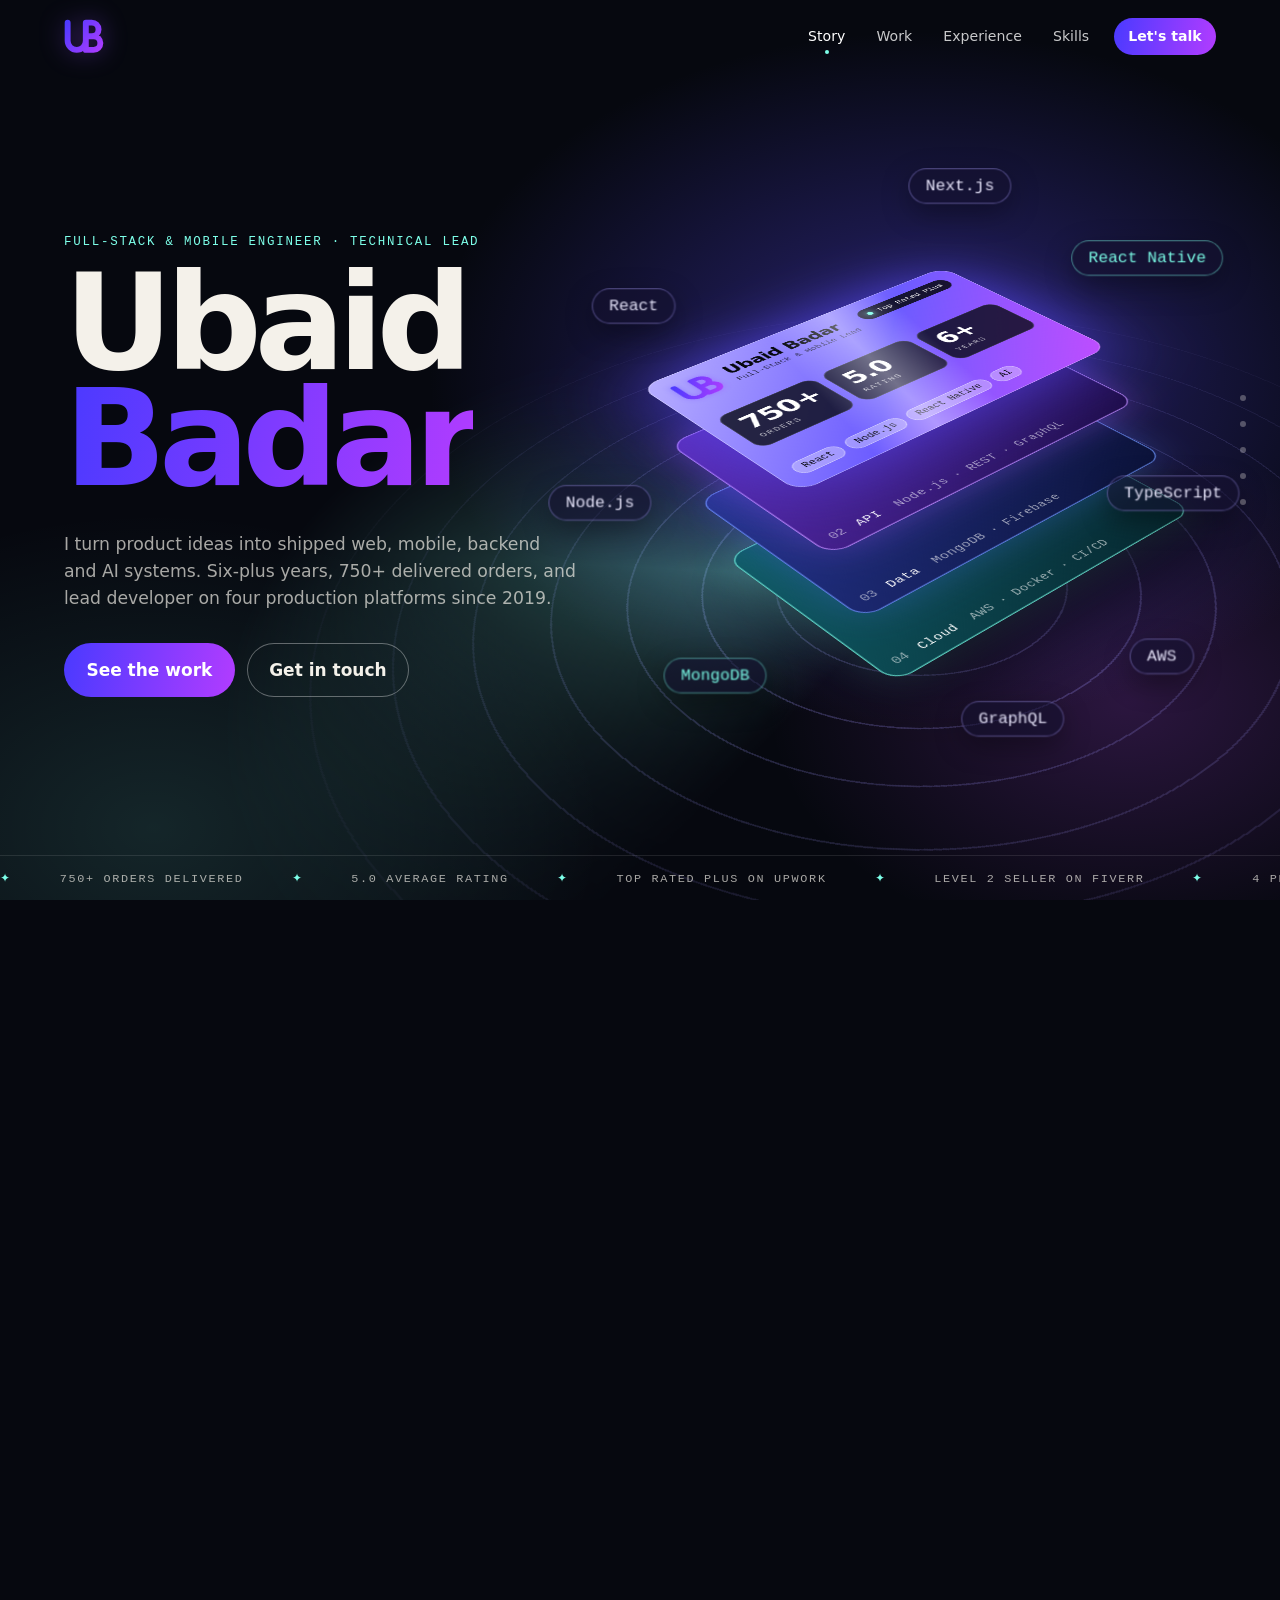
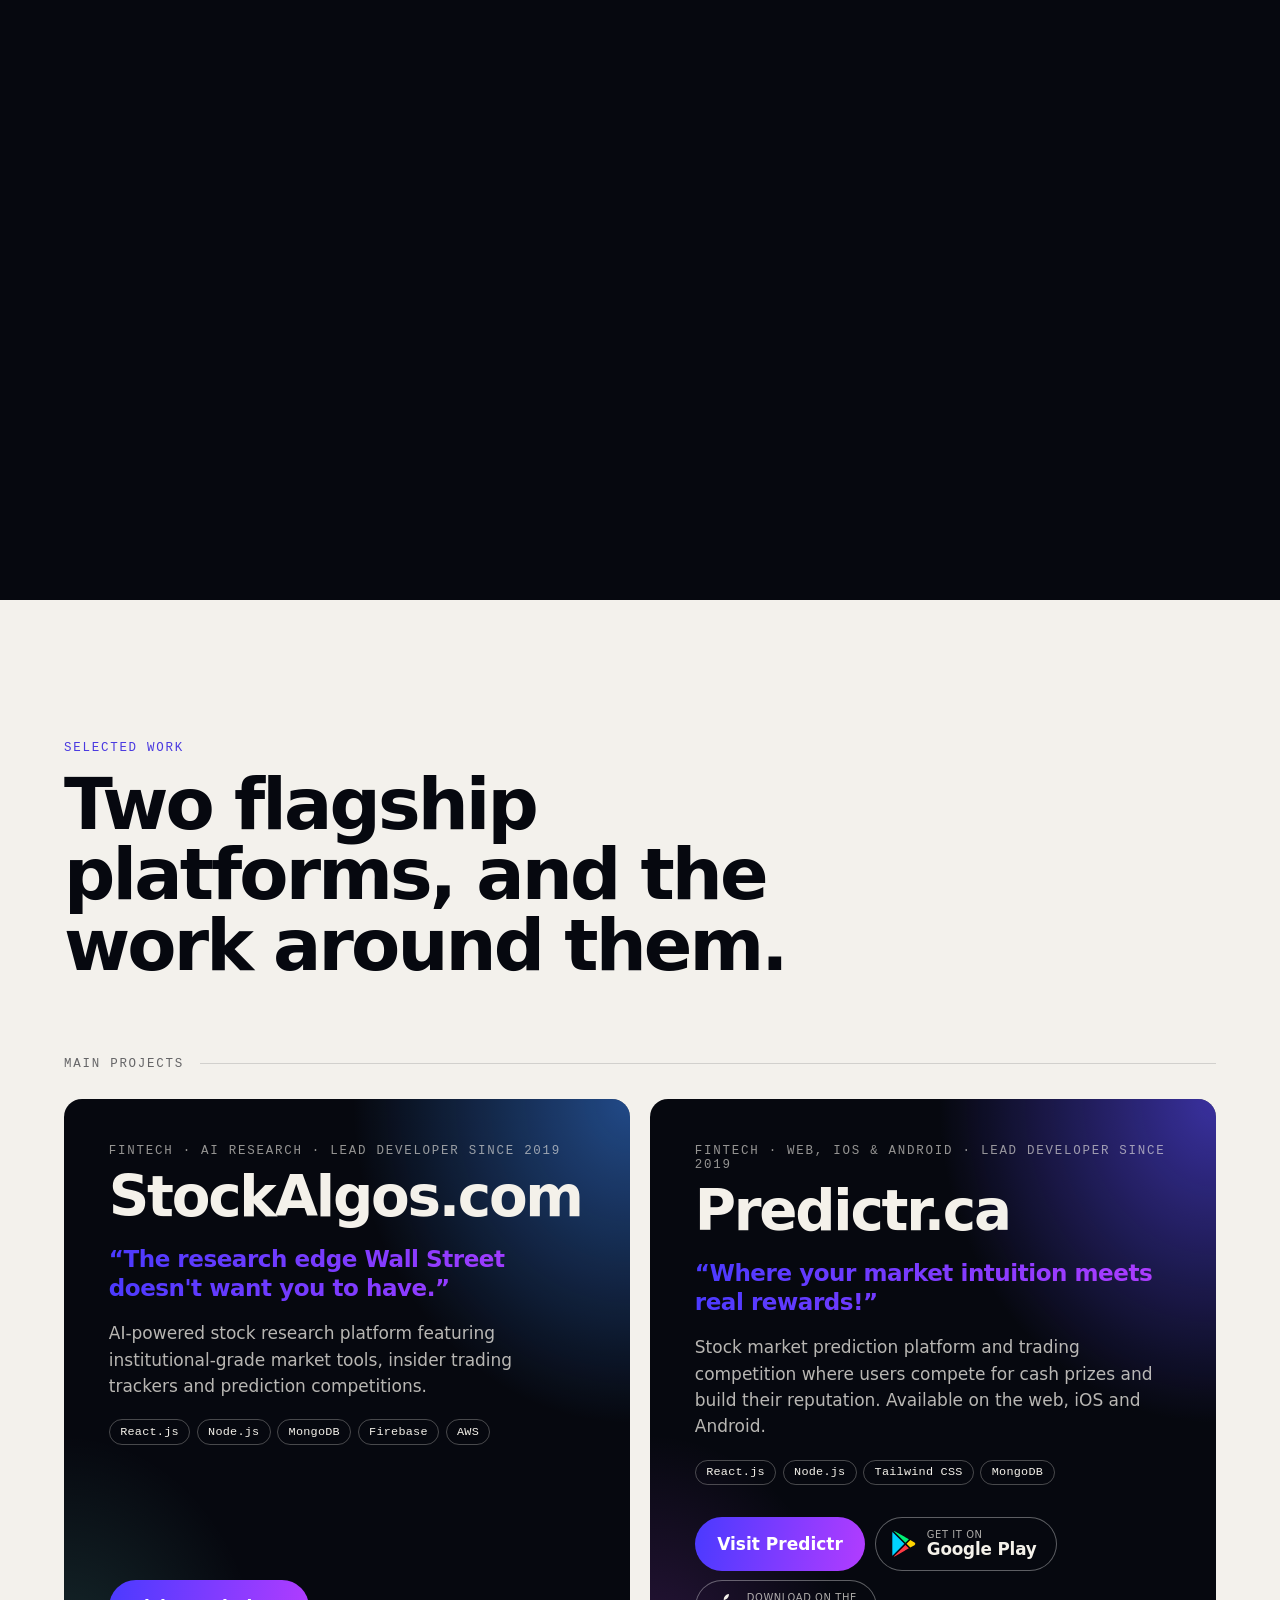
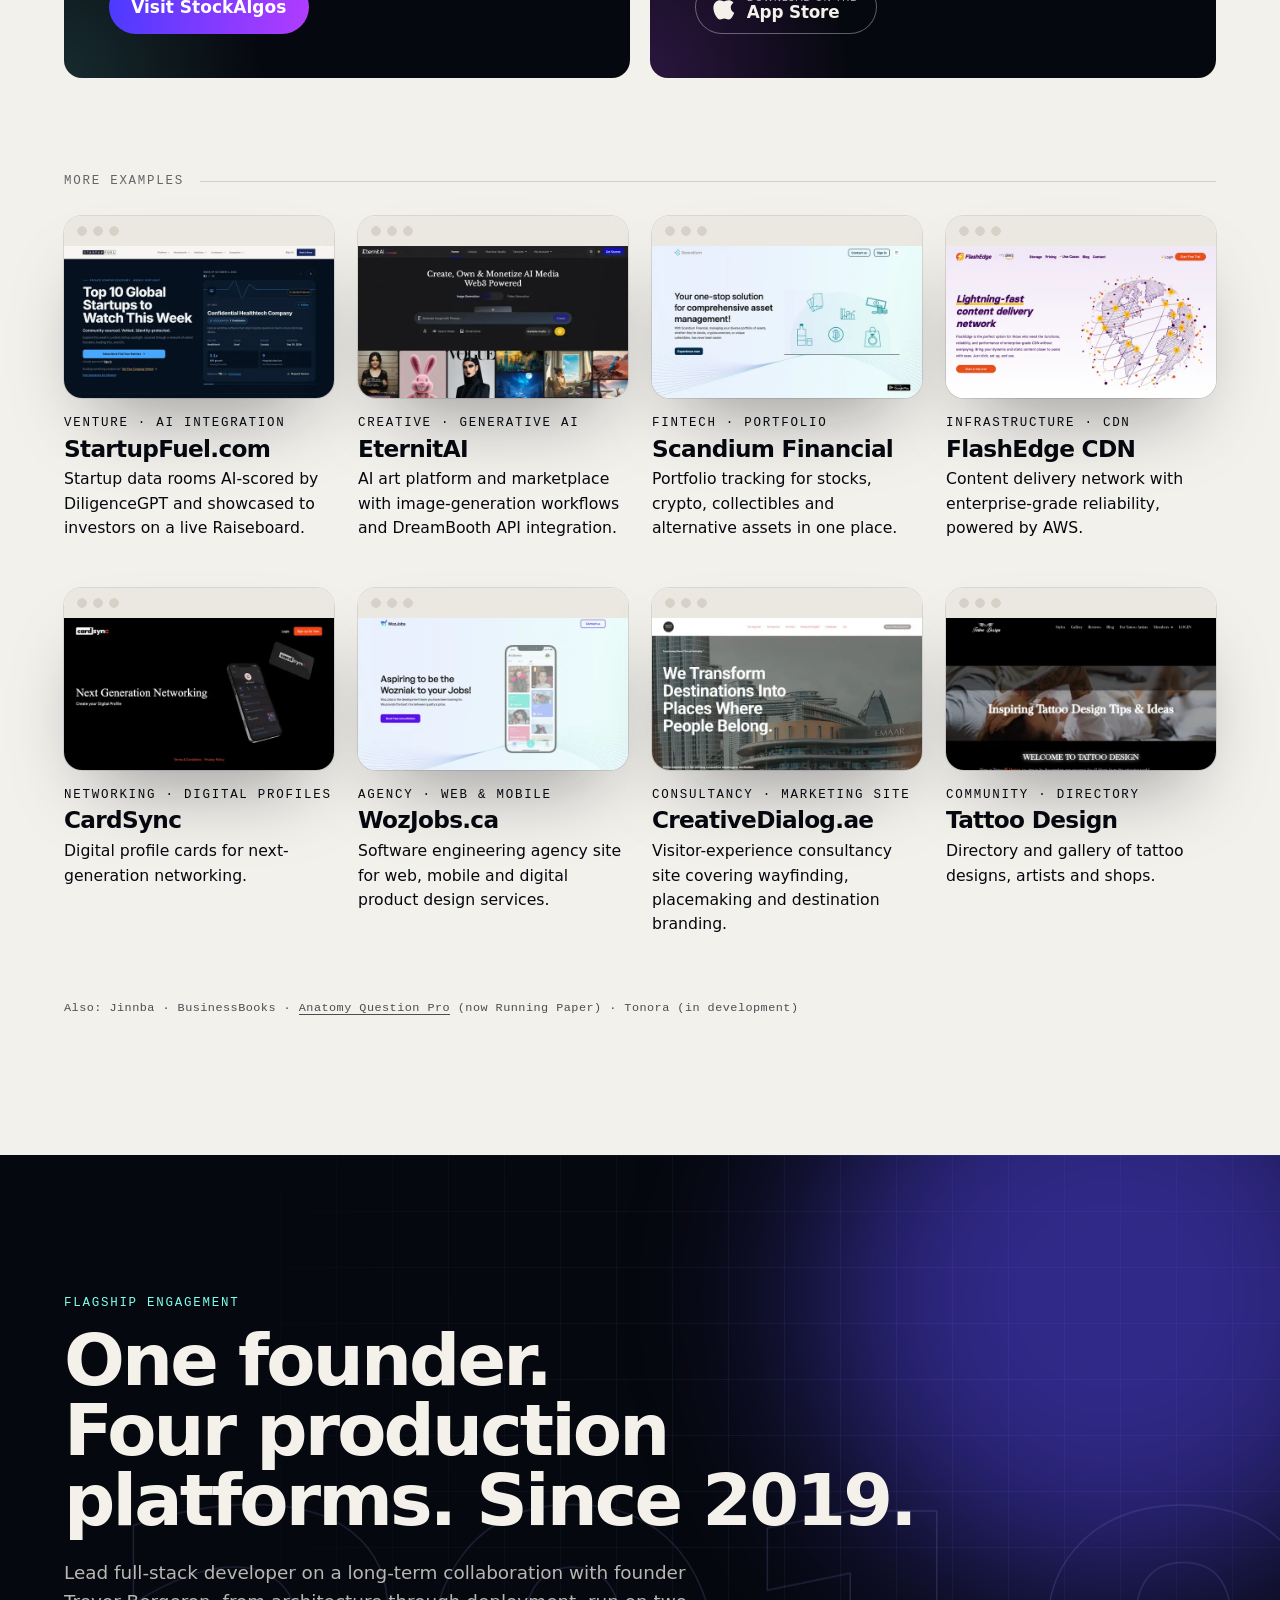
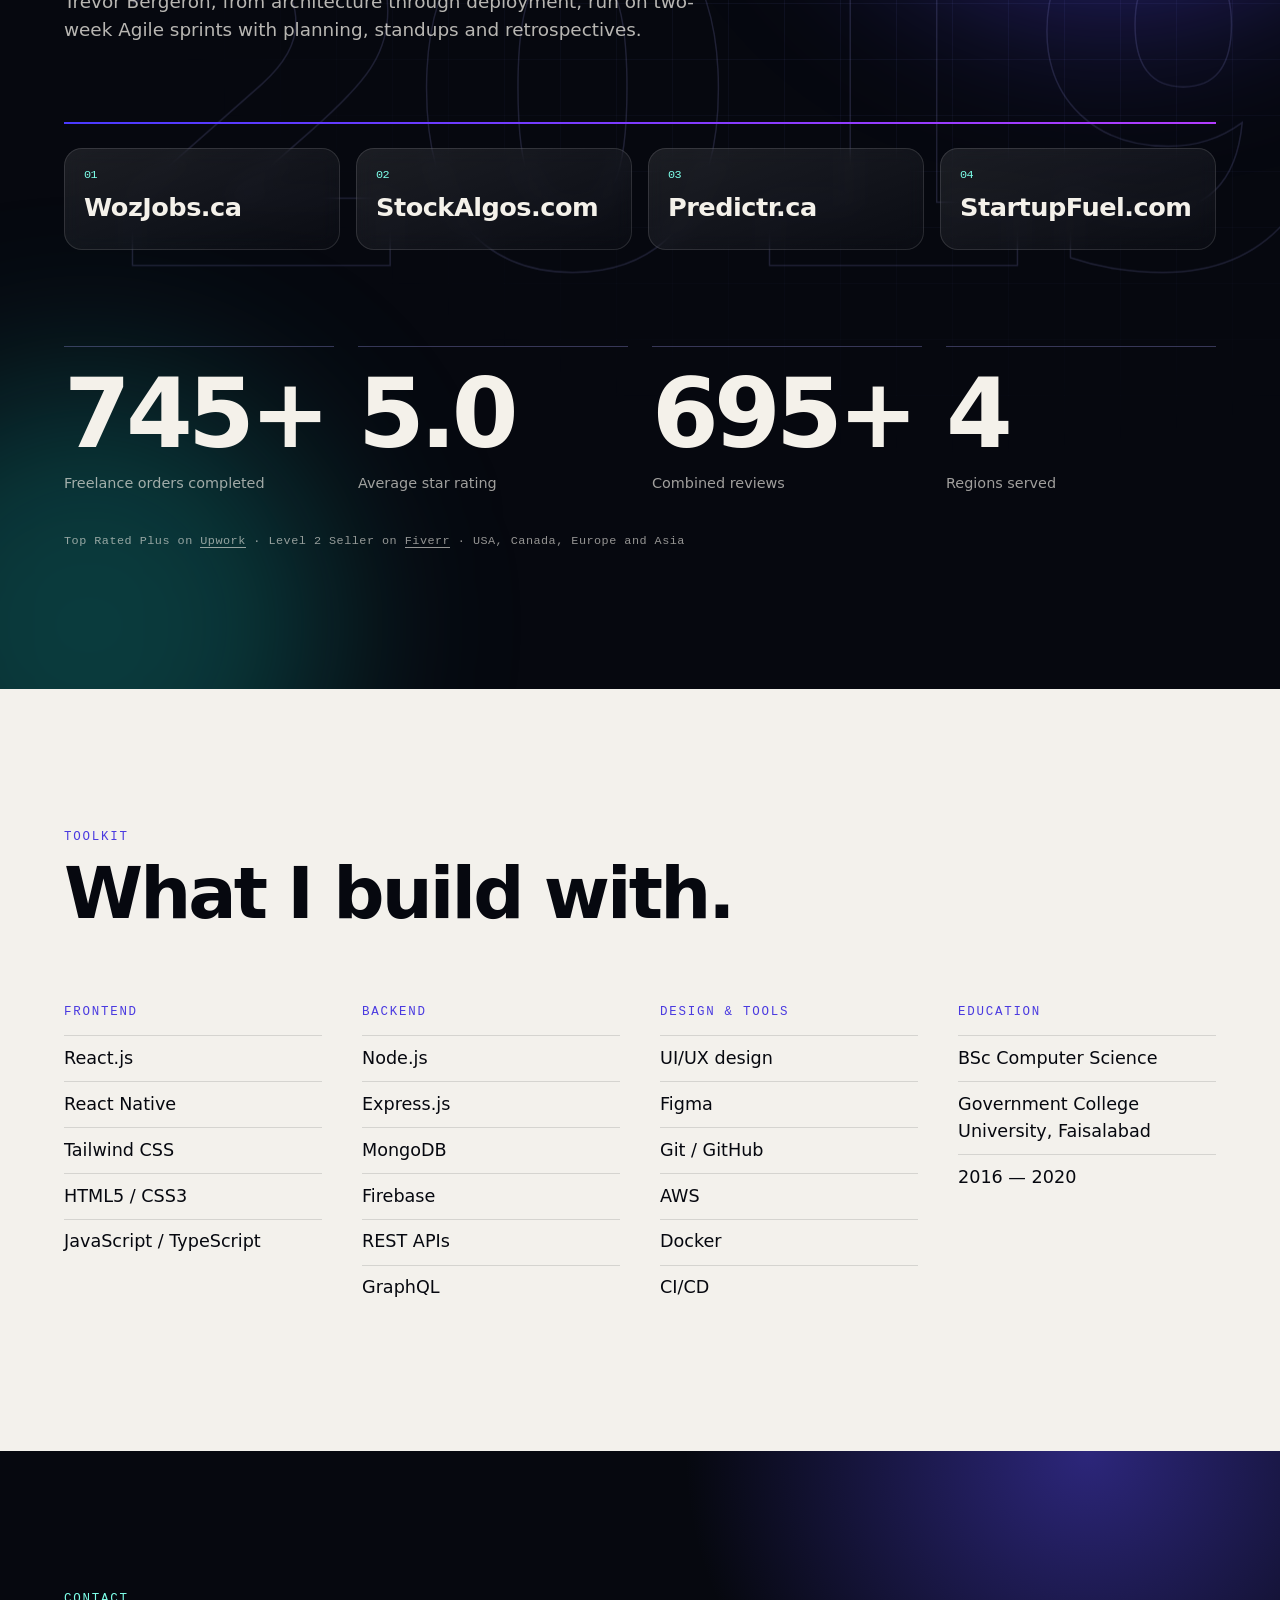
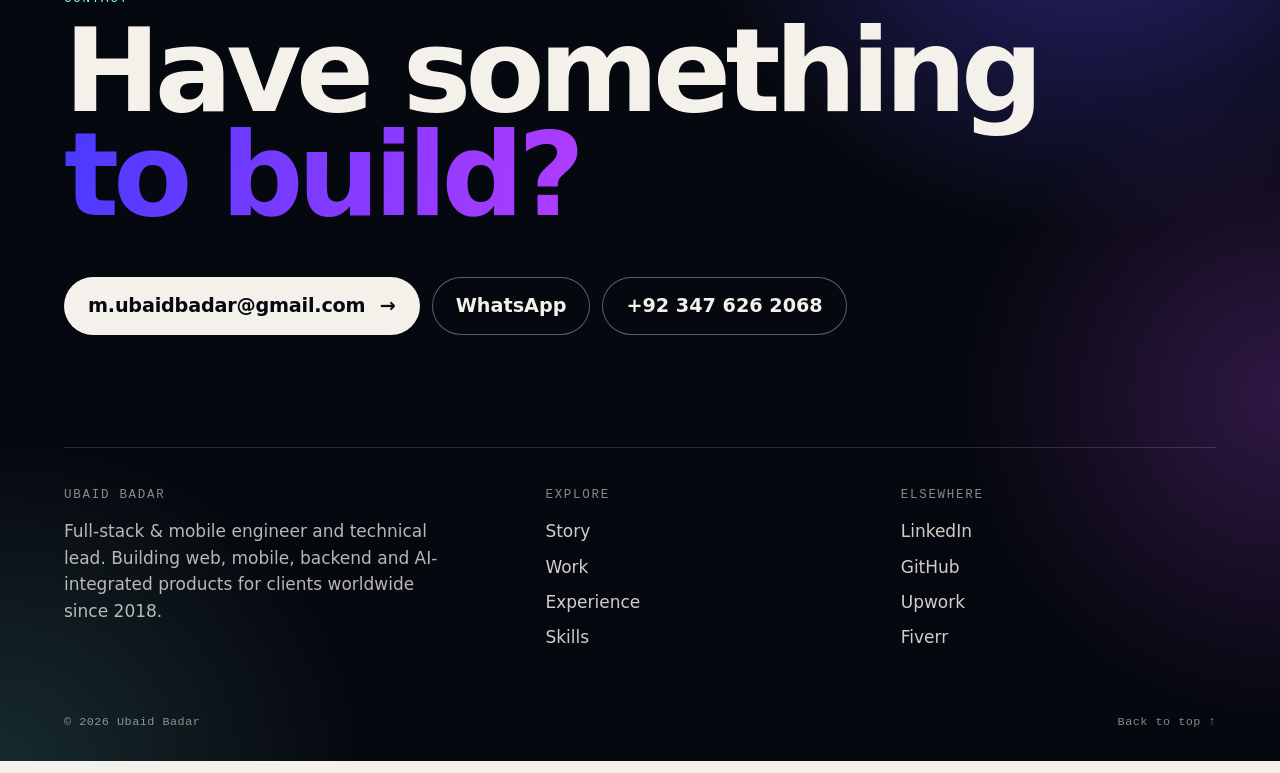
==== public/index.html @ ba7c6c8f "Move repository root up so the Firebase config is tracked The repo lived in public/, which left fire" ====
<!doctype html>
<html lang="en">
<head>
  <meta charset="utf-8">
  <meta name="viewport" content="width=device-width, initial-scale=1">
  <title>Ubaid Badar — Full-Stack &amp; Mobile Developer | React, Node.js, React Native</title>
  <meta name="description" content="Ubaid Badar is a freelance full-stack and mobile developer and technical lead with 6+ years building React, Node.js and React Native products, including StockAlgos and Predictr, for clients in fintech, healthcare and creative industries.">
  <meta name="theme-color" content="#06080f">
  <meta name="robots" content="index, follow, max-image-preview:large">
  <meta name="author" content="Ubaid Badar">
  <meta property="og:title" content="Ubaid Badar — Full-Stack &amp; Mobile Developer">
  <meta property="og:description" content="6+ years, 750+ delivered orders, lead developer on four production platforms since 2019.">
  <meta property="og:type" content="profile">
  <meta property="og:site_name" content="Ubaid Badar">
  <meta property="og:locale" content="en_US">
  <meta property="profile:first_name" content="Ubaid">
  <meta property="profile:last_name" content="Badar">
  <!-- site-url:start (rewritten by scripts/set-site-url.mjs) -->
  <link rel="canonical" href="https://u-portfolio.web.app/">
  <meta property="og:url" content="https://u-portfolio.web.app/">
  <meta property="og:image" content="https://u-portfolio.web.app/assets/og.jpg">
  <meta property="og:image:width" content="1200">
  <meta property="og:image:height" content="630">
  <meta property="og:image:alt" content="Ubaid Badar — full-stack and mobile engineer, technical lead">
  <meta name="twitter:card" content="summary_large_image">
  <meta name="twitter:title" content="Ubaid Badar — Full-Stack &amp; Mobile Developer">
  <meta name="twitter:description" content="6+ years, 750+ delivered orders, lead developer on four production platforms since 2019.">
  <meta name="twitter:image" content="https://u-portfolio.web.app/assets/og.jpg">
  <!-- site-url:end -->
  <!-- ?v= forces browsers to drop a cached (or cached-as-missing) icon; bump it when the icon changes -->
  <link rel="icon" href="favicon.ico?v=5" sizes="32x32">
  <link rel="icon" href="assets/favicon.svg?v=5" type="image/svg+xml">
  <link rel="apple-touch-icon" href="assets/apple-touch-icon.png">
  <script type="application/ld+json" id="ld-profile">
  {
    "@context": "https://schema.org",
    "@type": "ProfilePage",
    "name": "Ubaid Badar — Full-Stack & Mobile Developer",
    "inLanguage": "en",
    "mainEntity": {
      "@type": "Person",
      "name": "Ubaid Badar",
      "givenName": "Ubaid",
      "familyName": "Badar",
      "jobTitle": "Full-Stack & Mobile Developer, Technical Lead",
      "description": "Freelance full-stack and mobile developer and technical lead building web, mobile, backend and AI-integrated products since 2018.",
      "email": "mailto:m.ubaidbadar@gmail.com",
      "sameAs": [
        "https://linkedin.com/in/ubaidbadar",
        "https://github.com/ubaidbadar",
        "https://www.upwork.com/freelancers/~019cc877390ea625e9",
        "https://www.fiverr.com/ubaidbadar333"
      ],
      "knowsAbout": [
        "React.js",
        "React Native",
        "Next.js",
        "Node.js",
        "Express.js",
        "TypeScript",
        "JavaScript",
        "MongoDB",
        "Firebase",
        "REST APIs",
        "GraphQL",
        "Tailwind CSS",
        "AWS",
        "Docker",
        "CI/CD",
        "UI/UX design"
      ],
      "alumniOf": {
        "@type": "CollegeOrUniversity",
        "name": "Government College University, Faisalabad"
      },
      "hasOccupation": {
        "@type": "Occupation",
        "name": "Software Developer",
        "skills": "Full-stack web development, mobile app development, backend APIs, AI integration"
      },
      "@id": "https://u-portfolio.web.app/#person",
      "url": "https://u-portfolio.web.app/",
      "image": "https://u-portfolio.web.app/assets/og.jpg"
    },
    "@id": "https://u-portfolio.web.app/#profile",
    "url": "https://u-portfolio.web.app/"
  }
  </script>
  <link rel="stylesheet" href="styles.css">
  <!-- All project screenshots are fetched up front so nothing pops in while scrolling. -->
  <link rel="preload" as="image" type="image/webp" fetchpriority="low" href="assets/shots/startupfuel-640.webp" imagesrcset="assets/shots/startupfuel-640.webp 640w, assets/shots/startupfuel-960.webp 960w, assets/shots/startupfuel-1280.webp 1280w" imagesizes="(min-width: 1200px) 22vw, (min-width: 640px) 45vw, 92vw">
  <link rel="preload" as="image" type="image/webp" fetchpriority="low" href="assets/shots/eternitai-640.webp" imagesrcset="assets/shots/eternitai-640.webp 640w, assets/shots/eternitai-960.webp 960w, assets/shots/eternitai-1280.webp 1280w" imagesizes="(min-width: 1200px) 22vw, (min-width: 640px) 45vw, 92vw">
  <link rel="preload" as="image" type="image/webp" fetchpriority="low" href="assets/shots/scandium-640.webp" imagesrcset="assets/shots/scandium-640.webp 640w, assets/shots/scandium-960.webp 960w, assets/shots/scandium-1280.webp 1280w" imagesizes="(min-width: 1200px) 22vw, (min-width: 640px) 45vw, 92vw">
  <link rel="preload" as="image" type="image/webp" fetchpriority="low" href="assets/shots/flashedgecdn-640.webp" imagesrcset="assets/shots/flashedgecdn-640.webp 640w, assets/shots/flashedgecdn-960.webp 960w, assets/shots/flashedgecdn-1280.webp 1280w" imagesizes="(min-width: 1200px) 22vw, (min-width: 640px) 45vw, 92vw">
  <link rel="preload" as="image" type="image/webp" fetchpriority="low" href="assets/shots/cardsync-640.webp" imagesrcset="assets/shots/cardsync-640.webp 640w, assets/shots/cardsync-960.webp 960w, assets/shots/cardsync-1280.webp 1280w" imagesizes="(min-width: 1200px) 22vw, (min-width: 640px) 45vw, 92vw">
  <link rel="preload" as="image" type="image/webp" fetchpriority="low" href="assets/shots/wozjobs-640.webp" imagesrcset="assets/shots/wozjobs-640.webp 640w, assets/shots/wozjobs-960.webp 960w, assets/shots/wozjobs-1280.webp 1280w" imagesizes="(min-width: 1200px) 22vw, (min-width: 640px) 45vw, 92vw">
  <link rel="preload" as="image" type="image/webp" fetchpriority="low" href="assets/shots/creativedialog-640.webp" imagesrcset="assets/shots/creativedialog-640.webp 640w, assets/shots/creativedialog-960.webp 960w, assets/shots/creativedialog-1280.webp 1280w" imagesizes="(min-width: 1200px) 22vw, (min-width: 640px) 45vw, 92vw">
  <link rel="preload" as="image" type="image/webp" fetchpriority="low" href="assets/shots/tattoodesign-640.webp" imagesrcset="assets/shots/tattoodesign-640.webp 640w, assets/shots/tattoodesign-960.webp 960w, assets/shots/tattoodesign-1280.webp 1280w" imagesizes="(min-width: 1200px) 22vw, (min-width: 640px) 45vw, 92vw">
  <link rel="preload" as="script" href="main.js">
  <script>
    // Pick the layout before first paint so the page does not re-flow when main.js arrives.
    (function (d) {
      d.classList.add('js');
      var forced = new URLSearchParams(location.search).get('motion') === 'on';
      if (forced || !matchMedia('(prefers-reduced-motion: reduce)').matches) d.classList.add('motion');
    })(document.documentElement);
  </script>
  <script src="main.js" defer></script>
</head>
<body>
  <a class="skip" href="#work">Skip to work</a>

  <header class="nav">
    <a class="nav-mark" href="#top" aria-label="Ubaid Badar, back to top">
      <svg viewBox="11 11 44 38" aria-hidden="true">
        <defs><linearGradient id="nav-face" x1="12" y1="14" x2="54" y2="48" gradientUnits="userSpaceOnUse"><stop offset="0" stop-color="#4a3aff"/><stop offset="1" stop-color="#b23cff"/></linearGradient></defs>
        <path d="M15 15v20a10 10 0 0 0 20 0V15v30M35 15h6.5a7.5 7.5 0 0 1 0 15H35h8.5a7.5 7.5 0 0 1 0 15H35" stroke="url(#nav-face)"/>
      </svg>
    </a>
    <nav aria-label="Primary">
      <a href="#ch-1">Story</a>
      <a href="#work">Work</a>
      <a href="#engagement">Experience</a>
      <a href="#skills">Skills</a>
      <a class="nav-cta" href="#contact">Let's talk</a>
    </nav>
  </header>

  <main id="top">
    <div class="nav-sentinel" aria-hidden="true"></div>
    <!-- ============ Signature scroll story ============ -->
    <section class="story" id="story" aria-label="Introduction and engineering story">
      <div class="stage">
        <div class="bgs" aria-hidden="true">
          <div class="bg bg-a"></div>
          <div class="bg bg-b"></div>
          <div class="bg bg-c"></div>
          <div class="bg bg-d"></div>
          <div class="bg bg-e"></div>
        </div>

        <!-- Decorative: every fact shown here is repeated as text in the chapters below. -->
        <div class="scene" aria-hidden="true">
          <div class="scene-fit">
            <div class="tilt">
              <div class="floor"></div>
              <svg class="links" viewBox="-500 -360 1000 720">
                <g class="link-set">
                  <path pathLength="1" d="M0 0 C-160 0 -130 -205 -300 -205"/>
                  <path pathLength="1" d="M0 0 C160 0 130 -205 300 -205"/>
                  <path pathLength="1" d="M0 0 C-160 0 -130 205 -300 205"/>
                  <path pathLength="1" d="M0 0 C160 0 130 205 300 205"/>
                </g>
                <g class="flow-set">
                  <path pathLength="1" d="M0 0 C-160 0 -130 -205 -300 -205"/>
                  <path pathLength="1" d="M0 0 C160 0 130 -205 300 -205"/>
                  <path pathLength="1" d="M0 0 C-160 0 -130 205 -300 205"/>
                  <path pathLength="1" d="M0 0 C160 0 130 205 300 205"/>
                </g>
              </svg>
              <div class="hub"><span>API</span></div>
              <span class="chip chip-1">REST</span>
              <span class="chip chip-2">GraphQL</span>
              <span class="chip chip-3">Firebase</span>
              <span class="chip chip-4">Payments</span>

              <div class="slab" data-i="0">
                <div class="face f-solid"><p class="edge"><b>04</b> Cloud <i>AWS · Docker · CI/CD</i></p></div>
                <div class="face f-wire"><small>Layer 04</small><b>Cloud</b><i>AWS · Docker · CI/CD</i></div>
                <div class="face f-built b-ai">
                  <svg viewBox="0 0 48 48"><circle cx="24" cy="24" r="6"/><path d="M24 4v8M24 36v8M4 24h8M36 24h8M10 10l6 6M32 32l6 6M38 10l-6 6M16 32l-6 6"/></svg>
                  <b>AI</b><i>LLM APIs · image pipelines</i>
                </div>
                <div class="face f-shot"><img src="assets/shots/eternitai-640.webp" srcset="assets/shots/eternitai-640.webp 640w, assets/shots/eternitai-960.webp 960w, assets/shots/eternitai-1280.webp 1280w" sizes="(min-width: 1200px) 22vw, (min-width: 640px) 45vw, 92vw" width="640" height="360" alt="" fetchpriority="low" decoding="async"><span>EternitAI.com</span></div>
              </div>
              <div class="slab" data-i="1">
                <div class="face f-solid"><p class="edge"><b>03</b> Data <i>MongoDB · Firebase</i></p></div>
                <div class="face f-wire"><small>Layer 03</small><b>Data</b><i>MongoDB · Firebase</i></div>
                <div class="face f-built b-back">
                  <svg viewBox="0 0 48 48"><rect x="7" y="7" width="34" height="13" rx="3"/><rect x="7" y="28" width="34" height="13" rx="3"/><path d="M13 13.5h4M13 34.5h4"/></svg>
                  <b>Backend</b><i>Node.js · Express · MongoDB</i>
                </div>
                <div class="face f-shot"><img src="assets/shots/creativedialog-640.webp" srcset="assets/shots/creativedialog-640.webp 640w, assets/shots/creativedialog-960.webp 960w, assets/shots/creativedialog-1280.webp 1280w" sizes="(min-width: 1200px) 22vw, (min-width: 640px) 45vw, 92vw" width="640" height="360" alt="" fetchpriority="low" decoding="async"><span>CreativeDialog.ae</span></div>
              </div>
              <div class="slab" data-i="2">
                <div class="face f-solid"><p class="edge"><b>02</b> API <i>Node.js · REST · GraphQL</i></p></div>
                <div class="face f-wire"><small>Layer 02</small><b>API</b><i>Node.js · REST · GraphQL</i></div>
                <div class="face f-built b-mob">
                  <svg viewBox="0 0 48 48"><rect x="14" y="4" width="20" height="40" rx="5"/><path d="M21 9h6"/></svg>
                  <b>Mobile</b><i>React Native · iOS · Android</i>
                </div>
                <div class="face f-shot"><img src="assets/shots/wozjobs-640.webp" srcset="assets/shots/wozjobs-640.webp 640w, assets/shots/wozjobs-960.webp 960w, assets/shots/wozjobs-1280.webp 1280w" sizes="(min-width: 1200px) 22vw, (min-width: 640px) 45vw, 92vw" width="640" height="360" alt="" fetchpriority="low" decoding="async"><span>WozJobs.ca</span></div>
              </div>
              <div class="slab" data-i="3">
                <div class="face f-solid f-top">
                  <div class="id-head">
                    <span class="id-mark"><img src="assets/logo.svg" alt=""></span>
                    <p><b>Ubaid Badar</b><i>Full-Stack &amp; Mobile Lead</i></p>
                    <span class="id-badge">Top Rated Plus</span>
                  </div>
                  <div class="id-stats">
                    <p><b>750+</b><i>Orders</i></p>
                    <p><b>5.0</b><i>Rating</i></p>
                    <p><b>6+</b><i>Years</i></p>
                  </div>
                  <p class="id-foot"><span>React</span><span>Node.js</span><span>React Native</span><span>AI</span></p>
                </div>
                <div class="face f-wire"><small>Layer 01</small><b>Interface</b><i>React · Next.js · React Native</i></div>
                <div class="face f-built b-web">
                  <svg viewBox="0 0 48 48"><rect x="4" y="8" width="40" height="32" rx="5"/><path d="M4 17h40M10 12.5h2M15 12.5h2"/></svg>
                  <b>Web</b><i>React · Next.js · Tailwind CSS</i>
                </div>
                <div class="face f-shot"><img src="assets/shots/startupfuel-640.webp" srcset="assets/shots/startupfuel-640.webp 640w, assets/shots/startupfuel-960.webp 960w, assets/shots/startupfuel-1280.webp 1280w" sizes="(min-width: 1200px) 22vw, (min-width: 640px) 45vw, 92vw" width="640" height="360" alt="" fetchpriority="low" decoding="async"><span>StartupFuel.com</span></div>
              </div>
            </div>
            <div class="orbs">
              <div class="orb" data-x="-300" data-y="-150"><span>React</span></div>
              <div class="orb" data-x="40" data-y="-275"><span>Next.js</span></div>
              <div class="orb" data-x="235" data-y="-200"><span>React Native</span></div>
              <div class="orb" data-x="-335" data-y="55"><span>Node.js</span></div>
              <div class="orb" data-x="262" data-y="45"><span>TypeScript</span></div>
              <div class="orb" data-x="-215" data-y="235"><span>MongoDB</span></div>
              <div class="orb" data-x="95" data-y="280"><span>GraphQL</span></div>
              <div class="orb" data-x="250" data-y="215"><span>AWS</span></div>
            </div>
          </div>
        </div>

        <div class="hero">
          <p class="eyebrow">Full-stack &amp; mobile engineer · Technical lead</p>
          <h1><span class="h1-a">Ubaid</span> <span class="h1-b">Badar</span></h1>
          <p class="hero-lede">I turn product ideas into shipped web, mobile, backend and AI systems. Six-plus years, 750+ delivered orders, and lead developer on four production platforms since 2019.</p>
          <p class="hero-cta">
            <a class="btn" href="#work">See the work</a>
            <a class="btn btn-ghost" href="#contact">Get in touch</a>
          </p>
        </div>

        <!-- Decorative repeat of facts stated in chapter 01 and the experience section. -->
        <div class="ticker" aria-hidden="true"><ul><li>750+ orders delivered</li><li>5.0 average rating</li><li>Top Rated Plus on Upwork</li><li>Level 2 Seller on Fiverr</li><li>4 production platforms since 2019</li><li>USA · Canada · Europe · Asia</li></ul></div>

        <ol class="rail" aria-label="Story chapters">
          <li><a href="#ch-1" aria-label="Chapter 1: Identity"></a></li>
          <li><a href="#ch-2" aria-label="Chapter 2: Architecture"></a></li>
          <li><a href="#ch-3" aria-label="Chapter 3: Build"></a></li>
          <li><a href="#ch-4" aria-label="Chapter 4: Connect"></a></li>
          <li><a href="#ch-5" aria-label="Chapter 5: Evidence"></a></li>
        </ol>
      </div>

      <div class="steps">
        <div class="spacer" aria-hidden="true"></div>

        <article class="step" id="ch-1">
          <div class="step-in">
            <p class="num">01 — Identity</p>
            <h2>One engineer, the whole stack.</h2>
            <p>Senior freelance developer since 2018. Top Rated Plus on Upwork and a Level 2 Seller on Fiverr, with a 5.0-star average across 700+ combined reviews.</p>
            <ul class="facts">
              <li><b>6+</b> years</li>
              <li><b>750+</b> orders</li>
              <li><b>5.0</b> rating</li>
            </ul>
          </div>
        </article>

        <article class="step" id="ch-2">
          <div class="step-in">
            <p class="num">02 — Architecture</p>
            <h2>Ideas, pulled apart into layers.</h2>
            <p>Every product starts as a stack of decisions: the interface people touch, the API behind it, where the data lives and how it all deploys. I own those decisions from architecture through deployment.</p>
            <ul class="tags">
              <li>Interface</li><li>API</li><li>Data</li><li>Cloud</li>
            </ul>
          </div>
        </article>

        <article class="step" id="ch-3">
          <div class="step-in">
            <p class="num">03 — Build</p>
            <h2>Web, mobile, backend and AI.</h2>
            <p>React and Next.js on the web. React Native on iOS and Android. Node.js, Express, MongoDB and Firebase behind them. AI where it earns its place: scored data rooms, generative image pipelines and brand-intelligence APIs.</p>
            <ul class="tags">
              <li>React</li><li>Next.js</li><li>React Native</li><li>Node.js</li><li>TypeScript</li>
            </ul>
          </div>
        </article>

        <article class="step" id="ch-4">
          <div class="step-in">
            <p class="num">04 — Connect</p>
            <h2>Services wired into one workflow.</h2>
            <p>REST and GraphQL APIs, Firebase, secure payment integrations, and AWS, Docker and CI/CD underneath, so each surface talks to the same source of truth.</p>
            <ul class="tags">
              <li>REST</li><li>GraphQL</li><li>Firebase</li><li>AWS</li><li>Docker</li><li>CI/CD</li>
            </ul>
          </div>
        </article>

        <article class="step" id="ch-5">
          <div class="step-in">
            <p class="num">05 — Evidence</p>
            <h2>Shipped, live and in use.</h2>
            <p>These are real screenshots of products I built or led, live today. Clients across the USA, Canada, Europe and Asia, in fintech, healthcare, e-commerce and creative industries.</p>
            <p><a class="btn" href="#work">Explore the projects</a></p>
          </div>
        </article>
      </div>
    </section>

    <!-- ============ Work ============ -->
    <section class="work" id="work">
      <header class="sec-head">
        <p class="num">Selected work</p>
        <h2>Two flagship platforms, and the work around them.</h2>
      </header>

      <h3 class="group">Main projects</h3>
      <div class="features">
        <article class="feature f-stock">
          <p class="proj-kind">Fintech · AI research · Lead developer since 2019</p>
          <h4>StockAlgos.com</h4>
          <blockquote>“The research edge Wall Street doesn't want you to have.”</blockquote>
          <p class="desc">AI-powered stock research platform featuring institutional-grade market tools, insider trading trackers and prediction competitions.</p>
          <ul class="tags"><li>React.js</li><li>Node.js</li><li>MongoDB</li><li>Firebase</li><li>AWS</li></ul>
          <p class="actions"><a class="btn" href="https://stockalgos.com/" target="_blank" rel="noopener">Visit StockAlgos</a></p>
        </article>
        <article class="feature f-predict">
          <p class="proj-kind">Fintech · Web, iOS &amp; Android · Lead developer since 2019</p>
          <h4>Predictr.ca</h4>
          <blockquote>“Where your market intuition meets real rewards!”</blockquote>
          <p class="desc">Stock market prediction platform and trading competition where users compete for cash prizes and build their reputation. Available on the web, iOS and Android.</p>
          <ul class="tags"><li>React.js</li><li>Node.js</li><li>Tailwind CSS</li><li>MongoDB</li></ul>
          <p class="actions">
            <a class="btn" href="https://predictr.ca/" target="_blank" rel="noopener">Visit Predictr</a>
            <a class="btn btn-ghost btn-store" href="https://play.google.com/store/apps/details?id=com.predictr" target="_blank" rel="noopener">
              <svg viewBox="0 0 24 24" aria-hidden="true"><path fill="#00d2ff" d="M1.337.924a1.486 1.486 0 0 0-.112.568v21.017c0 .217.045.419.124.6l11.155-11.087L1.337.924z"/><path fill="#00f076" d="M13.544 10.989l3.258-3.238L3.45.195a1.466 1.466 0 0 0-.946-.179l11.04 10.973z"/><path fill="#ff3a44" d="M13.544 13.056l-11 10.933c.298.036.612-.016.906-.183l13.324-7.54-3.23-3.21z"/><path fill="#ffd400" d="M22.018 13.298l-3.919 2.218-3.515-3.493 3.543-3.521 3.891 2.202a1.49 1.49 0 0 1 0 2.594z"/></svg>
              <span><small>Get it on</small>Google Play</span>
            </a>
            <a class="btn btn-ghost btn-store" href="https://apps.apple.com/app/predictr/id6737692647" target="_blank" rel="noopener">
              <svg viewBox="0 0 24 24" aria-hidden="true"><path fill="currentColor" d="M12.152 6.896c-.948 0-2.415-1.078-3.96-1.04-2.04.027-3.91 1.183-4.961 3.014-2.117 3.675-.546 9.103 1.519 12.09 1.013 1.454 2.208 3.09 3.792 3.039 1.52-.065 2.09-.987 3.935-.987 1.831 0 2.35.987 3.96.948 1.637-.026 2.676-1.48 3.676-2.948 1.156-1.688 1.636-3.325 1.662-3.415-.039-.013-3.182-1.221-3.22-4.857-.026-3.04 2.48-4.494 2.597-4.559-1.429-2.09-3.623-2.324-4.39-2.376-2-.156-3.675 1.09-4.61 1.09zM15.53 3.83c.843-1.012 1.4-2.427 1.245-3.83-1.207.052-2.662.805-3.532 1.818-.78.896-1.454 2.338-1.273 3.714 1.338.104 2.715-.688 3.559-1.701"/></svg>
              <span><small>Download on the</small>App Store</span>
            </a>
          </p>
        </article>
      </div>

      <h3 class="group">More examples</h3>
      <div class="examples">
        <article class="example">
          <a class="frame" href="https://www.startupfuel.com/" target="_blank" rel="noopener">
            <img src="assets/shots/startupfuel-640.webp" srcset="assets/shots/startupfuel-640.webp 640w, assets/shots/startupfuel-960.webp 960w, assets/shots/startupfuel-1280.webp 1280w" sizes="(min-width: 1200px) 22vw, (min-width: 640px) 45vw, 92vw" width="640" height="360" loading="eager" fetchpriority="low" decoding="async" alt="StartupFuel homepage showing a weekly spotlight of vetted startups">
          </a>
          <p class="proj-kind">Venture · AI integration</p>
          <h4>StartupFuel.com</h4>
          <p>Startup data rooms AI-scored by DiligenceGPT and showcased to investors on a live Raiseboard.</p>
        </article>
        <article class="example">
          <a class="frame" href="https://www.eternitai.com/" target="_blank" rel="noopener">
            <img src="assets/shots/eternitai-640.webp" srcset="assets/shots/eternitai-640.webp 640w, assets/shots/eternitai-960.webp 960w, assets/shots/eternitai-1280.webp 1280w" sizes="(min-width: 1200px) 22vw, (min-width: 640px) 45vw, 92vw" width="640" height="360" loading="eager" fetchpriority="low" decoding="async" alt="EternitAI homepage with an image-generation prompt box and a gallery of generated artwork">
          </a>
          <p class="proj-kind">Creative · Generative AI</p>
          <h4>EternitAI</h4>
          <p>AI art platform and marketplace with image-generation workflows and DreamBooth API integration.</p>
        </article>
        <article class="example">
          <a class="frame" href="https://scandium.pro/" target="_blank" rel="noopener">
            <img src="assets/shots/scandium-640.webp" srcset="assets/shots/scandium-640.webp 640w, assets/shots/scandium-960.webp 960w, assets/shots/scandium-1280.webp 1280w" sizes="(min-width: 1200px) 22vw, (min-width: 640px) 45vw, 92vw" width="640" height="360" loading="eager" fetchpriority="low" decoding="async" alt="Scandium Financial homepage with an asset-management headline and illustration">
          </a>
          <p class="proj-kind">Fintech · Portfolio</p>
          <h4>Scandium Financial</h4>
          <p>Portfolio tracking for stocks, crypto, collectibles and alternative assets in one place.</p>
        </article>
        <article class="example">
          <a class="frame" href="https://flashedgecdn.com/" target="_blank" rel="noopener">
            <img src="assets/shots/flashedgecdn-640.webp" srcset="assets/shots/flashedgecdn-640.webp 640w, assets/shots/flashedgecdn-960.webp 960w, assets/shots/flashedgecdn-1280.webp 1280w" sizes="(min-width: 1200px) 22vw, (min-width: 640px) 45vw, 92vw" width="640" height="360" loading="eager" fetchpriority="low" decoding="async" alt="FlashEdge CDN homepage with a globe illustration of network locations">
          </a>
          <p class="proj-kind">Infrastructure · CDN</p>
          <h4>FlashEdge CDN</h4>
          <p>Content delivery network with enterprise-grade reliability, powered by AWS.</p>
        </article>
        <article class="example">
          <a class="frame" href="https://www.cardsync.co/" target="_blank" rel="noopener">
            <img src="assets/shots/cardsync-640.webp" srcset="assets/shots/cardsync-640.webp 640w, assets/shots/cardsync-960.webp 960w, assets/shots/cardsync-1280.webp 1280w" sizes="(min-width: 1200px) 22vw, (min-width: 640px) 45vw, 92vw" width="640" height="360" loading="eager" fetchpriority="low" decoding="async" alt="CardSync homepage showing a phone with a digital profile and a card">
          </a>
          <p class="proj-kind">Networking · Digital profiles</p>
          <h4>CardSync</h4>
          <p>Digital profile cards for next-generation networking.</p>
        </article>
        <article class="example">
          <a class="frame" href="https://wozjobs.ca/" target="_blank" rel="noopener">
            <img src="assets/shots/wozjobs-640.webp" srcset="assets/shots/wozjobs-640.webp 640w, assets/shots/wozjobs-960.webp 960w, assets/shots/wozjobs-1280.webp 1280w" sizes="(min-width: 1200px) 22vw, (min-width: 640px) 45vw, 92vw" width="640" height="360" loading="eager" fetchpriority="low" decoding="async" alt="WozJobs homepage with a mobile app preview">
          </a>
          <p class="proj-kind">Agency · Web &amp; mobile</p>
          <h4>WozJobs.ca</h4>
          <p>Software engineering agency site for web, mobile and digital product design services.</p>
        </article>
        <article class="example">
          <a class="frame" href="https://creativedialog.ae/" target="_blank" rel="noopener">
            <img src="assets/shots/creativedialog-640.webp" srcset="assets/shots/creativedialog-640.webp 640w, assets/shots/creativedialog-960.webp 960w, assets/shots/creativedialog-1280.webp 1280w" sizes="(min-width: 1200px) 22vw, (min-width: 640px) 45vw, 92vw" width="640" height="360" loading="eager" fetchpriority="low" decoding="async" alt="Creative Dialog homepage with a headline over a city destination photograph">
          </a>
          <p class="proj-kind">Consultancy · Marketing site</p>
          <h4>CreativeDialog.ae</h4>
          <p>Visitor-experience consultancy site covering wayfinding, placemaking and destination branding.</p>
        </article>
        <article class="example">
          <a class="frame" href="https://tattoodesign.com/" target="_blank" rel="noopener">
            <img src="assets/shots/tattoodesign-640.webp" srcset="assets/shots/tattoodesign-640.webp 640w, assets/shots/tattoodesign-960.webp 960w, assets/shots/tattoodesign-1280.webp 1280w" sizes="(min-width: 1200px) 22vw, (min-width: 640px) 45vw, 92vw" width="640" height="360" loading="eager" fetchpriority="low" decoding="async" alt="Tattoo Design homepage with a hero photograph and site navigation">
          </a>
          <p class="proj-kind">Community · Directory</p>
          <h4>Tattoo Design</h4>
          <p>Directory and gallery of tattoo designs, artists and shops.</p>
        </article>
      </div>

      <p class="also">Also: Jinnba · BusinessBooks · <a href="https://anatomyquestionpro.com/" target="_blank" rel="noopener">Anatomy Question Pro</a> (now Running Paper) · Tonora (in development)</p>
    </section>

    <!-- ============ Flagship engagement ============ -->
    <section class="engage" id="engagement">
      <div class="engage-bg" aria-hidden="true"><i class="glow g1"></i><i class="glow g2"></i><span class="ghost">2019</span></div>
      <header class="sec-head">
        <p class="num">Flagship engagement</p>
        <h2>One founder. Four production platforms. Since 2019.</h2>
        <p class="sec-lede">Lead full-stack developer on a long-term collaboration with founder Trevor Bergeron, from architecture through deployment, run on two-week Agile sprints with planning, standups and retrospectives.</p>
      </header>
      <div class="line" aria-hidden="true"><span></span></div>
      <ol class="platforms">
        <li><span>01</span>WozJobs.ca</li>
        <li><span>02</span>StockAlgos.com</li>
        <li><span>03</span>Predictr.ca</li>
        <li><span>04</span>StartupFuel.com</li>
      </ol>
      <dl class="stats">
        <div><dt>Freelance orders completed</dt><dd data-count="750" data-suffix="+">750+</dd></div>
        <div><dt>Average star rating</dt><dd data-count="5" data-decimals="1">5.0</dd></div>
        <div><dt>Combined reviews</dt><dd data-count="700" data-suffix="+">700+</dd></div>
        <div><dt>Regions served</dt><dd data-count="4">4</dd></div>
      </dl>
      <p class="fine">Top Rated Plus on <a href="https://www.upwork.com/freelancers/~019cc877390ea625e9" target="_blank" rel="noopener">Upwork</a> · Level 2 Seller on <a href="https://www.fiverr.com/ubaidbadar333" target="_blank" rel="noopener">Fiverr</a> · USA, Canada, Europe and Asia</p>
    </section>

    <!-- ============ Skills ============ -->
    <section class="skills" id="skills">
      <header class="sec-head">
        <p class="num">Toolkit</p>
        <h2>What I build with.</h2>
      </header>
      <div class="skill-grid">
        <div>
          <h3>Frontend</h3>
          <ul><li>React.js</li><li>React Native</li><li>Tailwind CSS</li><li>HTML5 / CSS3</li><li>JavaScript / TypeScript</li></ul>
        </div>
        <div>
          <h3>Backend</h3>
          <ul><li>Node.js</li><li>Express.js</li><li>MongoDB</li><li>Firebase</li><li>REST APIs</li><li>GraphQL</li></ul>
        </div>
        <div>
          <h3>Design &amp; tools</h3>
          <ul><li>UI/UX design</li><li>Figma</li><li>Git / GitHub</li><li>AWS</li><li>Docker</li><li>CI/CD</li></ul>
        </div>
        <div>
          <h3>Education</h3>
          <ul><li>BSc Computer Science</li><li>Government College University, Faisalabad</li><li>2016 — 2020</li></ul>
        </div>
      </div>
    </section>
  </main>

  <!-- ============ Contact ============ -->
  <footer class="contact" id="contact">
    <p class="num">Contact</p>
    <h2>Have something <span class="grad">to build?</span></h2>
    <p class="reach">
      <a class="mail" href="mailto:m.ubaidbadar@gmail.com">m.ubaidbadar@gmail.com</a>
      <a class="btn btn-ghost" href="https://wa.me/923476262068" target="_blank" rel="noopener">WhatsApp</a>
      <a class="btn btn-ghost" href="tel:+923476262068">+92 347 626 2068</a>
    </p>

    <div class="foot-grid">
      <div>
        <h3>Ubaid Badar</h3>
        <p>Full-stack &amp; mobile engineer and technical lead. Building web, mobile, backend and AI-integrated products for clients worldwide since 2018.</p>
      </div>
      <nav aria-label="Footer">
        <h3>Explore</h3>
        <ul>
          <li><a href="#ch-1">Story</a></li>
          <li><a href="#work">Work</a></li>
          <li><a href="#engagement">Experience</a></li>
          <li><a href="#skills">Skills</a></li>
        </ul>
      </nav>
      <div>
        <h3>Elsewhere</h3>
        <ul>
          <li><a href="https://linkedin.com/in/ubaidbadar" target="_blank" rel="noopener">LinkedIn</a></li>
          <li><a href="https://github.com/ubaidbadar" target="_blank" rel="noopener">GitHub</a></li>
          <li><a href="https://www.upwork.com/freelancers/~019cc877390ea625e9" target="_blank" rel="noopener">Upwork</a></li>
          <li><a href="https://www.fiverr.com/ubaidbadar333" target="_blank" rel="noopener">Fiverr</a></li>
        </ul>
      </div>
    </div>

    <div class="foot-bar">
      <span>© 2026 Ubaid Badar</span>
      <a href="#top">Back to top ↑</a>
    </div>
  </footer>

</body>
</html>
---- public/styles.css ----
/* ---------- Tokens ---------- */
:root {
  --ink: #06080f;
  --paper: #f3f1ec;
  --accent: #5b4bff;
  --accent-ink: #4a3ae0; /* accent as text on paper */
  --accent-2: #7dffe9;
  --pink: #c04dff;
  --cyan: #6fd6ff; /* blueprint chapter only */
  --cream: #f4f1ea; /* text on dark surfaces */
  /* One brand gradient, taken from the logo: violet to magenta. */
  --grad: linear-gradient(100deg, #4a3aff, #b23cff); /* exactly the logo's two colours */

  /* Page gutter; beyond 90rem the content column stops growing. */
  --gutter: max(clamp(1.25rem, 5vw, 5rem), calc((100vw - 90rem) / 2));
  --section: clamp(6rem, 11vw, 10rem); /* block padding of every full section */

  /* Radius scale. The 3D scene keeps its own px radii: it is a fixed design box scaled as a whole. */
  --r-sm: 8px;
  --r-lg: 18px;
  --r-pill: 999px;

  /* Mono label scale */
  --label: .78rem;  /* section / card eyebrows */
  --micro: .74rem;  /* tags, captions, fine print */
  --track: .14em;

  --ease: cubic-bezier(.2,.8,.2,1);
  --sans: "SF Pro Display", -apple-system, BlinkMacSystemFont, "Segoe UI", Inter, Roboto, system-ui, sans-serif;
  --mono: ui-monospace, "SF Mono", Menlo, Consolas, monospace;
}

*, *::before, *::after { box-sizing: border-box; }
html { -webkit-text-size-adjust: 100%; }
body {
  margin: 0;
  font-family: var(--sans);
  font-size: 1.0625rem;
  line-height: 1.55;
  color: var(--ink);
  background: var(--paper);
  -webkit-font-smoothing: antialiased;
}
h1, h2, h3, p, ul, ol, dl, dd { margin: 0; }
ul, ol { padding: 0; list-style: none; }
img { display: block; max-width: 100%; height: auto; }
a { color: inherit; }
:focus-visible { outline: 2px solid var(--focus, var(--accent)); outline-offset: 3px; border-radius: 4px; }
/* Dark surfaces: mint labels and focus rings, cream text. */
.story, .engage, .contact { --label-color: var(--accent-2); --focus: var(--accent-2); color: var(--cream); }

.skip {
  position: fixed; left: 1rem; top: -4rem; z-index: 100;
  padding: .6rem 1rem; background: var(--paper); color: var(--ink); border-radius: var(--r-sm);
}
.skip:focus { top: 1rem; }

.num, .eyebrow, .proj-kind, .skill-grid h3, .foot-grid h3 {
  font: var(--label) var(--mono); letter-spacing: var(--track); text-transform: uppercase;
}
.num, .eyebrow { color: var(--label-color, var(--accent-ink)); }
.tags { display: flex; flex-wrap: wrap; gap: .4rem; margin-top: 1.25rem; }
.tags li {
  font: var(--micro) var(--mono); letter-spacing: .02em;
  padding: .3rem .65rem; border: 1px solid color-mix(in srgb, currentColor 28%, transparent); border-radius: var(--r-pill);
}
.btn {
  display: inline-block; padding: .85rem 1.4rem; border-radius: var(--r-pill);
  background: var(--grad); color: #fff; font-weight: 600; text-decoration: none;
  transition: transform .25s var(--ease), filter .25s, background-color .25s, box-shadow .25s;
}
.btn:hover { transform: translateY(-2px); filter: brightness(1.12); }
.btn-ghost { background: transparent; color: inherit; box-shadow: inset 0 0 0 1px rgba(255,255,255,.35); }
.btn-ghost:hover { background: rgba(255,255,255,.1); filter: none; }

/* ---------- Nav ---------- */
/* Transparent over the hero; condenses into a floating glass pill once you scroll. */
.nav {
  position: fixed; top: 0; left: 0; right: 0; z-index: 50;
  display: flex; align-items: center; justify-content: space-between;
  padding: 1.1rem var(--gutter); color: #fff; border-radius: var(--r-pill);
  transition: top .5s var(--ease), left .5s var(--ease), right .5s var(--ease),
    padding .5s var(--ease), background .4s, box-shadow .4s, color .4s;
}
.nav.is-stuck {
  top: .75rem; left: max(.75rem, calc(50% - 25rem)); right: max(.75rem, calc(50% - 25rem));
  padding: .45rem .67rem 0.45rem 0.5rem;
  background: rgba(255,255,255,.1); -webkit-backdrop-filter: blur(.5rem); backdrop-filter: blur(.5rem);
  box-shadow: inset 0 0 0 1px rgba(255,255,255,.2), 0 14px 40px rgba(0,0,0,.25);
}
/* Text follows the section behind the header: white over dark sections, ink over light ones. */
.nav { --focus: var(--accent-2); }
.nav.on-light { color: var(--ink); --focus: var(--accent); }
/* Over light sections dark screenshots scroll underneath, so the pill needs enough of its own
   surface to keep the dark links readable. Dark sections keep the 10% glass. */
.nav.on-light.is-stuck {
  background: rgba(248,247,252,.84); -webkit-backdrop-filter: blur(1rem) saturate(1.6); backdrop-filter: blur(1rem) saturate(1.6);
  box-shadow: inset 0 0 0 1px rgba(255,255,255,.7), 0 0 0 1px rgba(6,8,15,.08), 0 14px 40px rgba(6,8,15,.14);
}
.nav.on-light nav a:not(.nav-cta) { color: rgba(6,8,15,.8); }
.nav.on-light nav a:not(.nav-cta):hover { color: var(--ink); background: rgba(6,8,15,.08); }
.nav.on-light nav a[aria-current]:not(.nav-cta) { color: var(--ink); }
.nav.on-light nav a:not(.nav-cta)::after { background: var(--accent); }
/* Page progress: a ring that fills around the UB mark as you scroll. */
@property --p { syntax: "<number>"; inherits: false; initial-value: 0; }
@keyframes ring { to { --p: 100; } }
.nav.is-stuck .nav-mark {
  position: relative; display: grid; place-items: center; width: 2.75rem; height: 2.75rem;
}
.nav.is-stuck .nav-mark::before {
  content: ""; position: absolute; inset: 0; border-radius: 50%;
  /* The filled arc runs violet -> magenta -> violet, so its two ends are the same colour and it closes
     without a seam when the page reaches the bottom. Only the faint track adapts to the surface. */
  background: conic-gradient(#8a7bff, var(--pink) calc(var(--p) * .5%), #8a7bff calc(var(--p) * 1%), var(--ring-track, rgba(255,255,255,.28)) 0);
  -webkit-mask: radial-gradient(farthest-side, transparent calc(100% - 4px), #000 calc(100% - 3.5px));
  mask: radial-gradient(farthest-side, transparent calc(100% - 4px), #000 calc(100% - 3.5px));
}
.nav.on-light .nav-mark::before { --ring-track: rgba(6,8,15,.12); }
@supports (animation-timeline: scroll()) {
  .nav.is-stuck .nav-mark::before { animation: ring linear both; animation-timeline: scroll(root); }
}
.nav-mark {
  transition: transform .35s var(--ease), color .3s;
}
.nav-mark:hover { transform: rotate(-8deg) scale(1.15); }
/* A wide, faint glow in the logo's own violet. It is ambient light, kept weak enough that the letter
   edges stay crisp; at the small in-ring size it is dropped, where any blur costs legibility. */
.nav-mark svg { overflow: visible; filter: drop-shadow(0 0 .75rem rgba(150,80,255,.38)); transition: width .5s var(--ease), filter .4s; }
.nav.is-stuck .nav-mark svg { filter: none; }
.nav-mark svg { display: block; width: 2.5rem; height: auto; fill: none; stroke-width: 6.5; stroke-linecap: round; stroke-linejoin: round; transition: width .5s var(--ease); }
.nav.is-stuck .nav-mark svg { width: 1.45rem; } /* sits inside the progress ring */
.nav nav { display: flex; align-items: center; gap: .15rem; }
.nav nav a {
  position: relative; padding: .5rem .9rem; border-radius: var(--r-pill); font-size: .88rem; text-decoration: none;
  color: rgba(255,255,255,.78); transition: color .25s, background .25s, transform .25s;
}
.nav nav a:not(.nav-cta)::after { /* dot that grows in on hover / marks the current section */
  content: ""; position: absolute; left: 50%; bottom: .12rem; width: 4px; height: 4px; margin-left: -2px; border-radius: 50%;
  background: var(--accent-2); transform: scale(0); transition: transform .3s var(--ease);
}
.nav nav a:hover { color: #fff; background: rgba(255,255,255,.12); }
.nav nav a:hover::after, .nav nav a[aria-current]::after { transform: scale(1); }
.nav nav a[aria-current] { color: #fff; }
.nav nav .nav-cta { margin-left: .5rem; background: var(--grad); color: #fff; font-weight: 600; }
.nav nav .nav-cta:hover { background: var(--grad); filter: brightness(1.12); transform: translateY(-1px); box-shadow: 0 8px 24px rgba(140,70,255,.5); }
.nav-sentinel { position: absolute; top: 0; left: 0; width: 1px; height: 45vh; pointer-events: none; }

/* ---------- Story: static baseline (no JS / reduced motion) ---------- */
.story {
  --fg: var(--cream); --muted: rgba(244,241,234,.68);
  position: relative; background: var(--ink);
}
.stage { position: relative; min-height: 100svh; overflow: hidden; display: flex; }
.bgs, .bg { position: absolute; inset: 0; }
.bg { opacity: 0; }
.bg-a {
  opacity: 1;
  background:
    radial-gradient(55% 55% at 72% 42%, rgba(91,75,255,.42), transparent 70%),
    radial-gradient(40% 40% at 88% 78%, rgba(192,77,255,.2), transparent 70%),
    radial-gradient(50% 50% at 12% 92%, rgba(125,255,233,.12), transparent 70%),
    var(--ink);
}
.bg-b {
  background:
    linear-gradient(rgba(111,214,255,.07) 1px, transparent 1px) 0 0 / 48px 48px,
    linear-gradient(90deg, rgba(111,214,255,.07) 1px, transparent 1px) 0 0 / 48px 48px,
    radial-gradient(70% 60% at 70% 50%, #123a66, #071426 75%);
}
.bg-c { background: radial-gradient(70% 65% at 68% 45%, #4a2a8c, #150b2e 70%, #0a0618); }
.bg-d { background: radial-gradient(70% 65% at 68% 50%, #0d6a63, #052b2c 68%, #03151a); }
.bg-e { background: radial-gradient(70% 65% at 68% 48%, #1d2350, #0b0e22 68%, var(--ink)); }

.scene { display: none; }

.hero {
  position: relative; z-index: 2; align-self: center;
  width: 100%; padding: 6rem var(--gutter) 4rem;
}
.hero h1 {
  margin: 1rem 0 1.5rem;
  font-size: clamp(3.6rem, 10.5vw, 10.5rem); line-height: .86; letter-spacing: -.055em; font-weight: 800;
}
.hero h1 span { display: block; transform-origin: left center; }
.hero-lede { max-width: 34rem; font-size: clamp(1.02rem, 1.35vw, 1.25rem); color: var(--muted); }
.hero-cta { display: flex; flex-wrap: wrap; gap: .75rem; margin-top: 2rem; }
.rail { display: none; }

.step { padding: 3.5rem var(--gutter); }
.step-in { max-width: 31rem; }
.step h2 { margin: .9rem 0 1rem; font-size: clamp(2rem, 4.2vw, 3.6rem); line-height: 1; letter-spacing: -.035em; }
.step p { color: var(--muted); }
.step .btn { margin-top: 1.5rem; }
.facts { display: flex; gap: 2rem; margin-top: 1.75rem; font-family: var(--mono); font-size: .78rem; text-transform: uppercase; letter-spacing: .08em; color: var(--muted); }
.facts b { display: block; font-family: var(--sans); font-size: 2.2rem; letter-spacing: -.03em; color: var(--fg); }

/* ---------- Story: pinned, scroll-driven mode ---------- */
.motion .stage { position: sticky; top: 0; height: 100svh; min-height: 0; }
.motion .steps { position: relative; z-index: 3; margin-top: -100svh; pointer-events: none; }
.motion .spacer { height: 100svh; }
.motion .step { min-height: 100svh; display: flex; align-items: center; padding-block: 0; }
.motion .step-in { pointer-events: auto; will-change: opacity; max-width: min(31rem, 38vw); }

.motion .hero { position: absolute; inset: 0; align-self: stretch; display: flex; flex-direction: column; justify-content: center; max-width: 60rem; will-change: opacity; }
.motion .hero-lede { max-width: min(34rem, 40vw); }
.motion .hero.is-gone { visibility: hidden; }
.motion .hero h1 span { will-change: transform; }
.motion .rail {
  display: flex; flex-direction: column; gap: .35rem;
  position: absolute; right: calc(var(--gutter) / 2.4); top: 50%; z-index: 4; transform: translateY(-50%);
}
.rail a { display: block; padding: .45rem; }
.rail a::before {
  content: ""; display: block; width: 6px; height: 6px; border-radius: 50%;
  background: currentColor; opacity: .3; transition: transform .3s, opacity .3s;
}
.rail .on a::before { opacity: 1; transform: scale(1.9); }

/* Scene: a 1000x720 design box, scaled to fit by JS */
.motion .scene { display: block; position: absolute; inset: 0; z-index: 1; pointer-events: none; }
.scene-fit {
  position: absolute; left: 50%; top: 50%; width: 1000px; height: 720px; margin: -360px 0 0 -500px;
  perspective: 1700px; will-change: transform;
}
.tilt { position: absolute; inset: 0; transform-style: preserve-3d; will-change: transform; }
.slab {
  position: absolute; left: 50%; top: 50%; width: 420px; height: 262px; margin: -131px 0 0 -210px;
  will-change: transform;
}
.face {
  position: absolute; inset: 0; border-radius: 22px; overflow: hidden; opacity: 0;
  display: flex; flex-direction: column; justify-content: flex-end; padding: 26px;
  will-change: opacity;
}
.face b { font-size: 44px; line-height: 1; letter-spacing: -.03em; font-weight: 750; }
.face i { margin-top: 8px; font: normal 15px/1.3 var(--mono); opacity: .8; }
.face small { font: 13px var(--mono); letter-spacing: .16em; text-transform: uppercase; opacity: .7; margin-bottom: auto; }

.f-solid {
  background: linear-gradient(135deg, #262c40, #0e111b);
  box-shadow: inset 0 0 0 1px rgba(255,255,255,.14), 0 30px 60px rgba(0,0,0,.5);
}
.f-top {
  background: linear-gradient(135deg, #b9b0ff, #6c5cff 52%, var(--pink));
  box-shadow: inset 0 0 0 1px rgba(255,255,255,.35), 0 0 110px rgba(91,75,255,.75);
  padding: 20px; justify-content: space-between; color: var(--ink);
}
.f-top::after { /* slow light sweep across the card */
  content: ""; position: absolute; inset: -20% -60%; pointer-events: none;
  background: linear-gradient(105deg, transparent 42%, rgba(255,255,255,.38) 50%, transparent 58%);
}
.motion .f-top::after { animation: shine 5.5s ease-in-out infinite; }
@keyframes shine { 0%, 55% { transform: translateX(-60%); } 100% { transform: translateX(60%); } }
.id-head { display: flex; align-items: center; gap: 12px; }
.id-mark {
  flex: none; width: 68px; height: 62px; margin: -10px -6px -10px -10px; /* the logo file includes room for its glow */
}
.id-mark img { width: 100%; height: 100%; }
.id-head p { display: flex; flex-direction: column; min-width: 0; flex: 1; }
.face .id-head b { font-size: 23px; letter-spacing: -.03em; white-space: nowrap; overflow: hidden; text-overflow: ellipsis; }
.face .id-head i { margin-top: 3px; font-size: 11.5px; opacity: .75; white-space: nowrap; overflow: hidden; text-overflow: ellipsis; } /* can never run under the badge */
.id-badge {
  margin-left: auto; align-self: flex-start; flex: none; padding: 6px 11px; border-radius: var(--r-pill); background: rgba(6,8,15,.85); color: #fff;
  font: 11.5px var(--mono); white-space: nowrap;
}
.id-badge::before { content: ""; display: inline-block; width: 7px; height: 7px; margin-right: 7px; border-radius: 50%; background: var(--accent-2); box-shadow: 0 0 10px var(--accent-2); }
.id-stats { display: grid; grid-template-columns: repeat(3, 1fr); gap: 10px; }
.id-stats p {
  display: flex; flex-direction: column; padding: 12px 14px; border-radius: 14px; color: #fff;
  background: rgba(6,8,15,.78); box-shadow: inset 0 0 0 1px rgba(255,255,255,.14);
}
.face .id-stats b { font-size: 34px; letter-spacing: -.04em; }
.face .id-stats i { margin-top: 4px; font-size: 11.5px; text-transform: uppercase; letter-spacing: .12em; opacity: .65; }
.id-foot { display: flex; gap: 7px; }
.id-foot span { padding: 5px 11px; border-radius: var(--r-pill); background: rgba(255,255,255,.32); font: 12px var(--mono); box-shadow: inset 0 0 0 1px rgba(255,255,255,.4); }
.f-solid .edge { color: #fff; font: 15px var(--mono); letter-spacing: .04em; white-space: nowrap; margin: 0 -8px -12px; }
.face .edge b { font: inherit; opacity: .55; margin-right: 6px; }
.face .edge i { display: inline; font: inherit; margin: 0 0 0 10px; opacity: .6; }

.f-wire {
  color: var(--cyan);
  background:
    linear-gradient(rgba(111,214,255,.14) 1px, transparent 1px) 0 0 / 30px 30px,
    linear-gradient(90deg, rgba(111,214,255,.14) 1px, transparent 1px) 0 0 / 30px 30px,
    rgba(10,34,64,.55);
  box-shadow: inset 0 0 0 2px var(--cyan), 0 0 40px rgba(111,214,255,.25);
}

.f-built { color: #fff; box-shadow: inset 0 0 0 1px rgba(255,255,255,.3), 0 30px 70px rgba(0,0,0,.45); }
.f-built svg { width: 64px; height: 64px; margin-bottom: auto; fill: none; stroke: currentColor; stroke-width: 2.5; stroke-linecap: round; stroke-linejoin: round; }
.b-web  { background: linear-gradient(140deg, #3d8bff, #1740b8); }
.b-mob  { background: linear-gradient(140deg, #8f6bff, #4420b8); }
.b-back { background: linear-gradient(140deg, #2b3350, #0d101c); }
.b-ai   { background: linear-gradient(140deg, #21c7b3, #0a6a72); }

.f-shot { padding: 0; background: #0b0e22; box-shadow: 0 0 0 1px rgba(255,255,255,.16), 0 30px 70px rgba(0,0,0,.55), 0 0 60px rgba(91,75,255,.25); }
.f-shot img { width: 100%; height: 100%; object-fit: cover; object-position: top; }
.f-shot span {
  position: absolute; left: 12px; bottom: 12px; padding: 5px 12px; border-radius: var(--r-pill);
  background: var(--ink); color: #fff; font: 14px var(--mono);
}

.links { position: absolute; inset: 0; width: 100%; height: 100%; overflow: visible; fill: none; opacity: 0; }
.link-set path { stroke: rgba(255,255,255,.28); stroke-width: 2; stroke-dasharray: 1; stroke-dashoffset: 1; }
.flow-set path { stroke: var(--accent-2); stroke-width: 4; stroke-linecap: round; stroke-dasharray: .03 .17; }
.hub {
  position: absolute; left: 50%; top: 50%; width: 128px; height: 128px; margin: -64px 0 0 -64px; border-radius: 50%;
  display: grid; place-items: center; opacity: 0; color: var(--ink);
  background: radial-gradient(circle at 35% 30%, #fff, var(--accent-2) 45%, #12a394);
  box-shadow: 0 0 0 14px rgba(125,255,233,.14), 0 0 90px rgba(125,255,233,.6);
  font: 700 26px var(--mono); will-change: transform, opacity;
}
.chip {
  position: absolute; left: 50%; top: 50%; opacity: 0; padding: 6px 14px; border-radius: var(--r-pill);
  background: rgba(3,21,26,.85); color: var(--accent-2); box-shadow: inset 0 0 0 1px rgba(125,255,233,.5);
  font: 15px var(--mono); will-change: opacity;
}
.chip-1 { transform: translate(-50%, -50%) translate(-150px, -112px); }
.chip-2 { transform: translate(-50%, -50%) translate(150px, -112px); }
.chip-3 { transform: translate(-50%, -50%) translate(-150px, 112px); }
.chip-4 { transform: translate(-50%, -50%) translate(150px, 112px); }


/* ---------- Hero: layered object, orbiting stack, intro ---------- */
.hero .h1-b { width: fit-content; background: var(--grad); -webkit-background-clip: text; background-clip: text; color: transparent; padding-bottom: .08em; }
.slab[data-i="0"] .f-solid { background: linear-gradient(135deg, #0f5c66, #06262e); box-shadow: inset 0 0 0 1.5px rgba(125,255,233,.7), 0 40px 90px rgba(0,0,0,.6), 0 0 50px rgba(125,255,233,.25); }
.slab[data-i="1"] .f-solid { background: linear-gradient(135deg, #24348f, #0b1238); box-shadow: inset 0 0 0 1.5px rgba(110,150,255,.75), 0 0 50px rgba(80,120,255,.3); }
.slab[data-i="2"] .f-solid { background: linear-gradient(135deg, #5a2bb5, #1c0b45); box-shadow: inset 0 0 0 1.5px rgba(190,140,255,.8), 0 0 50px rgba(160,90,255,.35); }
.floor {
  position: absolute; left: 50%; top: 50%; width: 1500px; height: 1500px; margin: -750px 0 0 -750px; border-radius: 50%;
  opacity: 0; will-change: opacity, transform;
  background:
    conic-gradient(from 0deg, transparent 0 70%, rgba(125,255,233,.35) 88%, transparent 100%),
    repeating-radial-gradient(circle, transparent 0 78px, rgba(160,150,255,.28) 78px 80px);
  -webkit-mask: radial-gradient(circle, #000 18%, transparent 68%); mask: radial-gradient(circle, #000 18%, transparent 68%);
}
.orbs { display: none; }
.motion .orbs { display: block; position: absolute; inset: 0; }
.orb {
  position: absolute; left: 50%; top: 50%; will-change: transform, opacity;
}
.orb span {
  display: block; padding: 9px 18px; border-radius: var(--r-pill); white-space: nowrap; transform: translate(-50%, -50%);
  font: 17px var(--mono); color: #eceaff;
  background: rgba(20,18,48,.6); box-shadow: inset 0 0 0 1px rgba(170,160,255,.45), 0 10px 30px rgba(0,0,0,.35);
  -webkit-backdrop-filter: blur(8px); backdrop-filter: blur(8px);
}
.orb:nth-child(3n) span { color: var(--accent-2); box-shadow: inset 0 0 0 1px rgba(125,255,233,.5), 0 10px 30px rgba(0,0,0,.35); }
.ticker { display: none; }
.motion .ticker {
  display: flex; position: absolute; left: 0; right: 0; bottom: 0; z-index: 2; overflow: hidden;
  padding: .9rem 0; border-top: 1px solid rgba(255,255,255,.1);
  font: var(--micro) var(--mono); letter-spacing: var(--track); text-transform: uppercase; color: var(--muted); white-space: nowrap;
  will-change: opacity;
}
.ticker ul { display: flex; flex: none; animation: ticker 40s linear infinite; }
.ticker li { padding-right: 3rem; }
.ticker li::before { content: "✦"; margin-right: 3rem; color: var(--accent-2); }
@keyframes ticker { to { transform: translateX(-100%); } }

/* Idle life + load-in. These use the individual translate/scale properties so they
   compose with the scroll-driven transforms written by main.js. */
.motion .tilt { animation: bob 7s ease-in-out infinite; }
.motion .floor { animation: sweep 14s linear infinite; }
.motion .orb span { animation: drift 6s ease-in-out infinite; }
.motion .orb:nth-child(2n) span { animation-duration: 7.5s; animation-delay: -2s; }
.motion .orb:nth-child(3n) span { animation-duration: 9s; animation-delay: -4s; }
.motion.ready .slab { animation: drop 1.1s var(--ease) both; }
.motion.ready .slab[data-i="1"] { animation-delay: .12s; }
.motion.ready .slab[data-i="2"] { animation-delay: .24s; }
.motion.ready .slab[data-i="3"] { animation-delay: .36s; }
.motion.ready .orbs { animation: fade 1s .9s both; }
.motion:not(.ready) .orbs { visibility: hidden; } /* positioned by main.js */
/* Looping animations only run while they can be seen. */
.story.is-offscreen :is(.tilt, .floor, .orb span, .ticker ul), .story.is-offscreen .f-top::after,
.story.past-hero :is(.floor, .orb span, .ticker ul) { animation-play-state: paused; }
.motion .hero h1 span { animation: rise .9s var(--ease) both; }
.motion .hero .h1-b { animation-delay: .1s; }
.motion .eyebrow, .motion .hero-lede, .motion .hero-cta { animation: rise .9s .25s var(--ease) both; }
.motion .hero-cta { animation-delay: .4s; }
@keyframes bob { 50% { translate: 0 -16px; } }
@keyframes sweep { to { rotate: 360deg; } }
@keyframes drift { 50% { translate: 0 -12px; } }
@keyframes drop { from { translate: 0 0 520px; opacity: 0; } }
@keyframes fade { from { opacity: 0; } }
@keyframes rise { from { translate: 0 70px; opacity: 0; } }

/* Mobile: the visual takes the top of the stage, chapters ride over the bottom */
@media (max-width: 859px) {
  .motion .orbs { display: none; }
  .motion .hero { justify-content: flex-end; padding-bottom: 6.25rem; } /* clears the ticker */
  .motion .hero h1 { font-size: clamp(3.4rem, 19vw, 6rem); }
  .motion .step { align-items: flex-end; padding-bottom: 7svh; }
  .motion .step-in, .motion .hero-lede { max-width: 34rem; } /* keeps a readable measure on tablets */
  .motion .step h2 { font-size: clamp(1.8rem, 8vw, 2.6rem); }
  .motion .step p { font-size: .98rem; }
  .motion .rail { right: .1rem; top: 30%; }
  .nav nav a:nth-child(3), .nav nav a:nth-child(4) { display: none; }
  .facts { gap: 1.4rem; margin-top: 1.1rem; }
  .facts b { font-size: 1.7rem; }
}
/* Short phones: tighten the copy so the pinned visual keeps its own space. */
@media (max-width: 859px) and (max-height: 720px) {
  .motion .hero h1 { margin: .6rem 0 .9rem; font-size: clamp(2.8rem, 15vw, 4rem); }
  .motion .hero-lede, .motion .step p { font-size: .92rem; line-height: 1.45; }
  .motion .hero-cta { margin-top: 1.1rem; }
  .motion .hero .btn { padding: .7rem 1.15rem; }
  .motion .step h2 { margin: .6rem 0 .7rem; font-size: clamp(1.6rem, 7vw, 2.2rem); }
  .motion .step .tags, .facts { margin-top: .9rem; }
}

/* ---------- Sections after the story ---------- */
.sec-head { max-width: 60rem; margin-bottom: clamp(2.5rem, 6vw, 5rem); }
.sec-head h2 { margin-top: .9rem; font-size: clamp(2.2rem, 5.6vw, 5rem); line-height: .98; letter-spacing: -.04em; text-wrap: balance; }
.sec-lede { max-width: 40rem; margin-top: 1.5rem; font-size: 1.15rem; opacity: .75; }

.work { padding: var(--section) var(--gutter); }
.frame {
  display: block; overflow: hidden; border-radius: var(--r-lg); background: #fff;
  box-shadow: 0 0 0 1px rgba(6,8,15,.1), 0 40px 80px -30px rgba(6,8,15,.4);
}
.frame::before {
  content: ""; display: block; height: 30px; background:
    radial-gradient(circle at 18px 15px, #d6d2c8 4.5px, transparent 5px),
    radial-gradient(circle at 34px 15px, #d6d2c8 4.5px, transparent 5px),
    radial-gradient(circle at 50px 15px, #d6d2c8 4.5px, transparent 5px), #ebe8e1;
}
.frame img { width: 100%; }
.proj-kind { opacity: .6; }

/* Group label with a rule running to the edge */
.group {
  display: flex; align-items: center; gap: 1rem; margin: clamp(3.5rem, 8vw, 6rem) 0 1.75rem;
  font: var(--label) var(--mono); letter-spacing: var(--track); text-transform: uppercase; color: rgba(6,8,15,.6);
}
.group::after { content: ""; flex: 1; height: 1px; background: rgba(6,8,15,.14); }
.sec-head + .group { margin-top: 0; }

/* Main projects: two dark panels */
.features { display: grid; grid-template-columns: repeat(2, minmax(0, 1fr)); gap: 1.25rem; }
.feature {
  --label-color: var(--accent-2); --focus: var(--accent-2);
  position: relative; overflow: hidden; isolation: isolate; display: flex; flex-direction: column;
  min-height: 27rem; padding: clamp(1.75rem, 3.5vw, 3rem); border-radius: var(--r-lg);
  background: var(--ink); color: var(--cream);
}
.feature::before { content: ""; position: absolute; inset: 0; z-index: -1; }
.f-stock::before { background: radial-gradient(70% 80% at 100% 0%, rgba(61,139,255,.5), transparent 70%), radial-gradient(50% 60% at 0% 100%, rgba(125,255,233,.14), transparent 70%); }
.f-predict::before { background: radial-gradient(70% 80% at 100% 0%, rgba(91,75,255,.6), transparent 70%), radial-gradient(50% 60% at 0% 100%, rgba(192,77,255,.2), transparent 70%); }
.feature h4 { margin: .7rem 0 1.25rem; font-size: clamp(2.2rem, 4.4vw, 4rem); line-height: 1; letter-spacing: -.04em; overflow-wrap: anywhere; }
.feature blockquote {
  width: fit-content; margin: 0 0 1.1rem; font-size: clamp(1.15rem, 1.8vw, 1.5rem); font-weight: 650; line-height: 1.25; letter-spacing: -.02em;
  background: var(--grad); -webkit-background-clip: text; background-clip: text; color: transparent;
}
.feature .desc { max-width: 34rem; opacity: .75; }
.feature .tags { margin-bottom: 2rem; }
.feature .actions { display: flex; flex-wrap: wrap; align-items: center; gap: .6rem; margin-top: auto; }
/* Store links: platform mark plus the usual two-line label */
.btn-store { display: inline-flex; align-items: center; gap: .65rem; padding: .72rem 1.25rem .72rem 1rem; text-align: left; }
.btn-store svg { flex: none; width: 1.6rem; height: 1.6rem; }
.btn-store span { display: block; font-size: 1.05rem; line-height: 1.15; letter-spacing: -.01em; }
.btn-store small { display: block; font: 500 .62rem var(--sans); letter-spacing: .06em; text-transform: uppercase; opacity: .7; }

/* More examples: screenshot cards */
.examples { display: grid; grid-template-columns: repeat(4, minmax(0, 1fr)); gap: 3rem 1.5rem; }
.example .frame { margin-bottom: 1.1rem; }
.example h4 { margin: .35rem 0 .4rem; font-size: 1.45rem; line-height: 1.1; letter-spacing: -.03em; }
.example h4 + p { font-size: .98rem; opacity: .75; }
.also { margin-top: clamp(2.5rem, 6vw, 4rem); font: var(--micro) var(--mono); letter-spacing: .04em; color: rgba(6,8,15,.7); }

.engage { position: relative; overflow: hidden; isolation: isolate; padding: var(--section) var(--gutter); background: var(--ink); }
.engage-bg { position: absolute; inset: 0; z-index: -1; pointer-events: none; }
.engage-bg::before { /* blueprint grid, fading out from the top-right */
  content: ""; position: absolute; inset: 0;
  background:
    linear-gradient(rgba(140,150,255,.1) 1px, transparent 1px) 0 0 / 56px 56px,
    linear-gradient(90deg, rgba(140,150,255,.1) 1px, transparent 1px) 0 0 / 56px 56px;
  -webkit-mask: radial-gradient(90% 80% at 75% 20%, #000, transparent 75%); mask: radial-gradient(90% 80% at 75% 20%, #000, transparent 75%);
}
.glow { position: absolute; border-radius: 50%; filter: blur(90px); will-change: transform; }
.g1 { width: 46vw; height: 46vw; right: -10vw; top: -12vw; background: rgba(91,75,255,.5); }
.g2 { width: 38vw; height: 38vw; left: -12vw; bottom: -14vw; background: rgba(20,180,170,.3); }
.ghost {
  position: absolute; right: -4vw; top: 50%; translate: 0 -55%;
  font-size: 38vw; font-weight: 850; letter-spacing: -.06em; line-height: 1; white-space: nowrap;
  color: transparent; -webkit-text-stroke: 1.5px rgba(170,165,255,.16); will-change: transform;
}
.platforms li {
  padding: 1.25rem 1.25rem 1.4rem; border-radius: var(--r-lg); overflow-wrap: anywhere;
  background: linear-gradient(160deg, rgba(255,255,255,.09), rgba(255,255,255,.02));
  box-shadow: inset 0 0 0 1px rgba(255,255,255,.12);
  -webkit-backdrop-filter: blur(10px); backdrop-filter: blur(10px);
}
.line { height: 2px; background: rgba(255,255,255,.14); }
.line span { display: block; height: 100%; background: linear-gradient(90deg, #4a3aff, #b23cff); transform-origin: left; }
.platforms { display: grid; grid-template-columns: repeat(4, minmax(0, 1fr)); gap: 1rem; margin: 1.5rem 0 clamp(3rem, 8vw, 6rem); font-size: clamp(1.05rem, 2vw, 1.6rem); font-weight: 650; letter-spacing: -.02em; }
.platforms span { display: block; font: var(--micro) var(--mono); color: var(--accent-2); margin-bottom: .4rem; }
.stats { display: grid; grid-template-columns: repeat(4, minmax(0, 1fr)); gap: 1.5rem; }
.stats div { display: flex; flex-direction: column-reverse; border-top: 1px solid rgba(170,165,255,.3); padding-top: 1.2rem; }
.stats dd { font-size: clamp(3rem, 7.5vw, 7rem); font-weight: 800; letter-spacing: -.05em; line-height: 1; font-variant-numeric: tabular-nums; }
.stats dt { margin-top: .6rem; font-size: .9rem; opacity: .65; }
.fine { margin-top: 2.5rem; font: var(--micro) var(--mono); letter-spacing: .04em; opacity: .6; }

.skills { padding: var(--section) var(--gutter); }
.skill-grid { display: grid; grid-template-columns: repeat(auto-fit, minmax(13rem, 1fr)); gap: 2.5rem; }
.skill-grid h3 { color: var(--accent-ink); margin-bottom: 1rem; }
.skill-grid li { padding: .55rem 0; border-top: 1px solid rgba(6,8,15,.12); font-size: 1.1rem; }

.contact {
  position: relative; overflow: hidden; isolation: isolate;
  padding: var(--section) var(--gutter) 2rem; background: var(--ink);
}
.contact::before {
  content: ""; position: absolute; inset: 0; z-index: -1;
  background:
    radial-gradient(45% 60% at 85% 0%, rgba(91,75,255,.45), transparent 70%),
    radial-gradient(35% 50% at 100% 60%, rgba(192,77,255,.22), transparent 70%),
    radial-gradient(40% 50% at 0% 100%, rgba(125,255,233,.14), transparent 70%);
}
.contact h2 { margin: .9rem 0 2.5rem; font-size: clamp(2.8rem, 9vw, 8.5rem); line-height: .9; letter-spacing: -.05em; transform-origin: left; }
.grad { display: block; width: fit-content; padding-bottom: .08em; background: var(--grad); -webkit-background-clip: text; background-clip: text; color: transparent; }
.mail {
  display: inline-flex; align-items: center; gap: .9rem; max-width: 100%;
  border-radius: var(--r-pill); background: var(--cream); color: var(--ink);
  font-weight: 650; letter-spacing: -.01em; text-decoration: none;
  overflow-wrap: anywhere; transition: transform .25s var(--ease), box-shadow .25s;
}
.mail::after { content: "→"; transition: transform .25s; }
.mail:hover { transform: translateY(-2px); box-shadow: 0 18px 50px rgba(91,75,255,.55); }
.mail:hover::after { transform: translateX(6px); }
.reach { display: flex; flex-wrap: wrap; align-items: center; gap: .75rem; }
/* The three contact actions share one size so the row sits on a single height. */
.reach > * { padding: 1.05rem 1.5rem; font-size: clamp(1rem, 1.6vw, 1.2rem); line-height: 1.3; }
.foot-grid {
  display: grid; grid-template-columns: 1.4fr 1fr 1fr; gap: 2.5rem;
  margin-top: clamp(4rem, 9vw, 7rem); padding-top: 2.5rem; border-top: 1px solid rgba(255,255,255,.14);
}
.foot-grid h3 { opacity: .55; margin-bottom: 1rem; }
.foot-grid p { max-width: 24rem; opacity: .75; }
.foot-grid li { margin-bottom: .55rem; }
.foot-grid a { text-decoration: none; opacity: .85; background: linear-gradient(currentColor, currentColor) 0 100% / 0 1px no-repeat; transition: background-size .3s, opacity .3s; }
.foot-grid a:hover { opacity: 1; background-size: 100% 1px; }
.foot-bar { display: flex; flex-wrap: wrap; justify-content: space-between; gap: 1rem; margin-top: 3.5rem; font: var(--micro) var(--mono); letter-spacing: .04em; opacity: .55; }
.foot-bar a { text-decoration: none; }

@media (max-width: 859px) {
  .features { grid-template-columns: 1fr; }
  .feature { min-height: 0; }
  .platforms, .stats { grid-template-columns: repeat(2, minmax(0, 1fr)); }
  .platforms { font-size: clamp(.92rem, 3.6vw, 1.3rem); }
  .platforms li { padding-inline: 1rem; }
  .foot-grid { grid-template-columns: 1fr 1fr; }
  .foot-grid > :first-child { grid-column: 1 / -1; }
}
@media (max-width: 1199px) { .examples { grid-template-columns: repeat(2, minmax(0, 1fr)); } }
@media (max-width: 639px) { .examples { grid-template-columns: 1fr; } }
@media (max-width: 359px) {
  .platforms { grid-template-columns: 1fr; }
}

/* ---------- Hover states ---------- */
/* Hovers use the individual translate/scale properties so they stack with scroll-driven transforms. */
.frame { position: relative; transition: translate .4s var(--ease), box-shadow .4s; }
.frame img { transition: scale .6s var(--ease); }
.frame::after {
  content: "Visit live site ↗"; position: absolute; right: 1rem; bottom: 1rem; padding: .6rem 1rem; border-radius: var(--r-pill);
  background: var(--ink); color: #fff; font: var(--micro) var(--mono); opacity: 0; translate: 0 .6rem; transition: opacity .3s, translate .3s;
}
.feature { transition: translate .35s var(--ease), box-shadow .35s; }
.also a, .fine a { text-decoration: none; background: linear-gradient(currentColor, currentColor) 0 100% / 100% 1px no-repeat; transition: background-size .3s, color .3s; }
.platforms li { transition: translate .35s var(--ease), box-shadow .35s; }
.skill-grid li { transition: padding-left .3s, color .3s; }
.tags li { transition: background .25s, color .25s, border-color .25s; }
.rail a::before { transition: transform .3s, opacity .3s, background .3s; }
@media (hover: hover) {
  .frame:hover { translate: 0 -8px; box-shadow: 0 0 0 1px rgba(91,75,255,.4), 0 50px 90px -30px rgba(91,75,255,.55); }
  .frame:hover img { scale: 1.04; }
  .frame:hover::after { opacity: 1; translate: 0 0; }
  .feature:hover { translate: 0 -6px; box-shadow: 0 30px 60px -25px rgba(91,75,255,.55); }
  .also a:hover, .fine a:hover { background-size: 0 1px; background-position: 100% 100%; }
  .also a:hover { color: var(--accent-ink); }
  .fine a:hover { color: var(--accent-2); }
  .platforms li:hover { translate: 0 -5px; box-shadow: inset 0 0 0 1px rgba(125,255,233,.55), 0 20px 50px -20px rgba(125,255,233,.4); }
  .skill-grid li:hover { padding-left: .6rem; color: var(--accent-ink); }
  .tags li:hover { background: color-mix(in srgb, currentColor 14%, transparent); border-color: currentColor; }
  .rail a:hover::before { opacity: 1; transform: scale(1.6); background: var(--accent-2); }
  .foot-bar a:hover { color: var(--accent-2); }
}

/* ---------- Native scroll-driven effects for the simpler sections ---------- */
@media (prefers-reduced-motion: no-preference) {
  html { scroll-behavior: smooth; }

  @supports (animation-timeline: view()) {
    .frame {
      animation: frame-in linear both; animation-timeline: view(); animation-range: entry 0% cover 42%;
    }
    .frame img {
      animation: img-drift linear both; animation-timeline: view(); animation-range: cover 0% cover 100%;
    }
    .feature, .example > :not(.frame), .sec-head, .skill-grid > div {
      animation: copy-in linear both; animation-timeline: view(); animation-range: entry 10% cover 30%;
    }
    .ghost { animation: ghost-slide linear both; animation-timeline: view(); }
    .g1 { animation: glow-a linear both; animation-timeline: view(); }
    .g2 { animation: glow-b linear both; animation-timeline: view(); }
    .line span {
      animation: draw linear both; animation-timeline: view(); animation-range: entry 60% cover 55%;
    }
    .platforms li {
      animation: copy-in linear both; animation-timeline: view(); animation-range: entry 30% cover 45%;
    }
    .platforms li:nth-child(2) { animation-range: entry 55% cover 50%; }
    .platforms li:nth-child(3) { animation-range: entry 80% cover 55%; }
    .platforms li:nth-child(4) { animation-range: entry 105% cover 60%; }
    .contact h2 {
      animation: big-in linear both; animation-timeline: view(); animation-range: entry 0% cover 35%;
    }
  }
}
@keyframes frame-in {
  from { transform: perspective(1400px) rotateX(22deg) scale(.82) translateY(8%); opacity: .35; }
  to   { transform: perspective(1400px) rotateX(0) scale(1) translateY(0); opacity: 1; }
}
@keyframes img-drift { from { transform: scale(1.12) translateY(-3%); } to { transform: scale(1) translateY(0); } }
@keyframes copy-in { from { transform: translateY(3rem); opacity: 0; } to { transform: none; opacity: 1; } }
@keyframes draw { from { transform: scaleX(0); } to { transform: scaleX(1); } }
@keyframes big-in { from { transform: translateX(-8%) scale(.9); opacity: .2; } to { transform: none; opacity: 1; } }
@keyframes ghost-slide { from { transform: translateX(22%); } to { transform: translateX(-22%); } }
@keyframes glow-a { from { transform: translate(10%, -20%) scale(.8); } to { transform: translate(-25%, 45%) scale(1.15); } }
@keyframes glow-b { from { transform: translate(-10%, 30%) scale(1.1); } to { transform: translate(30%, -40%) scale(.85); } }
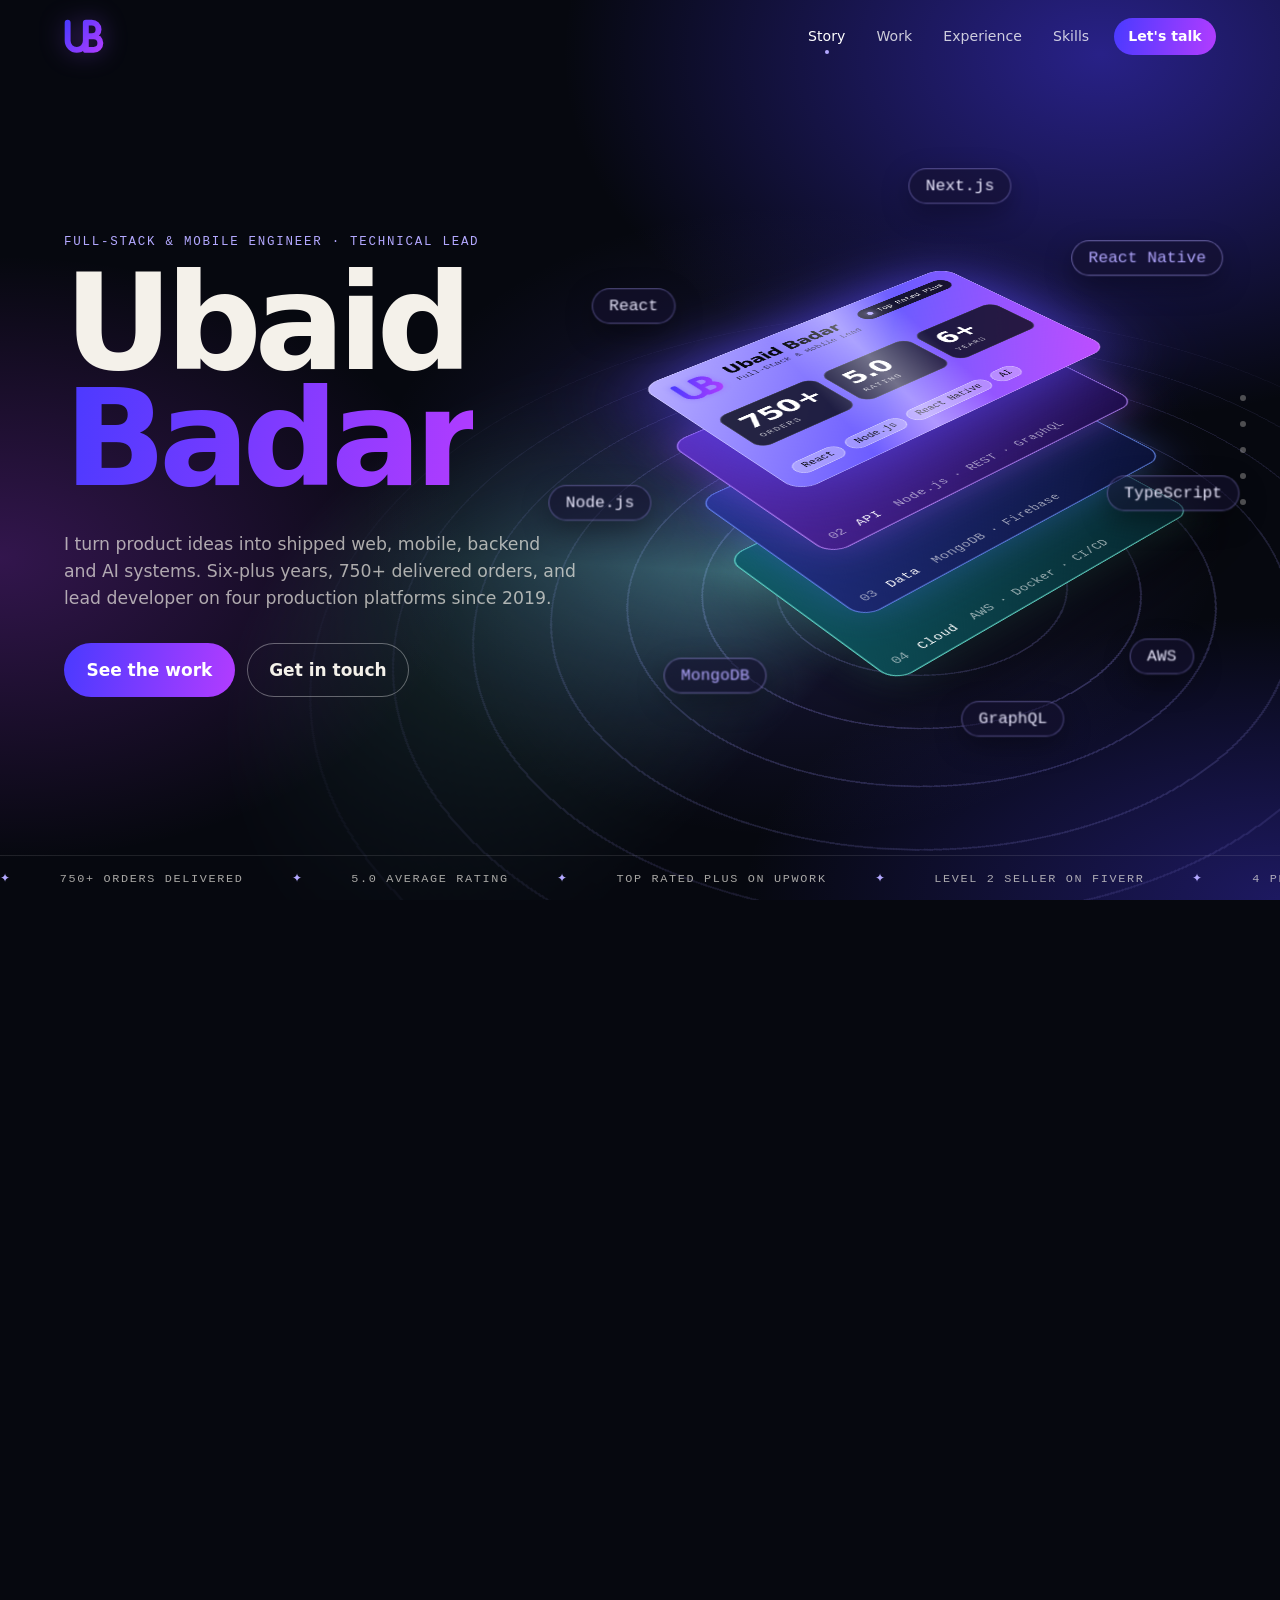
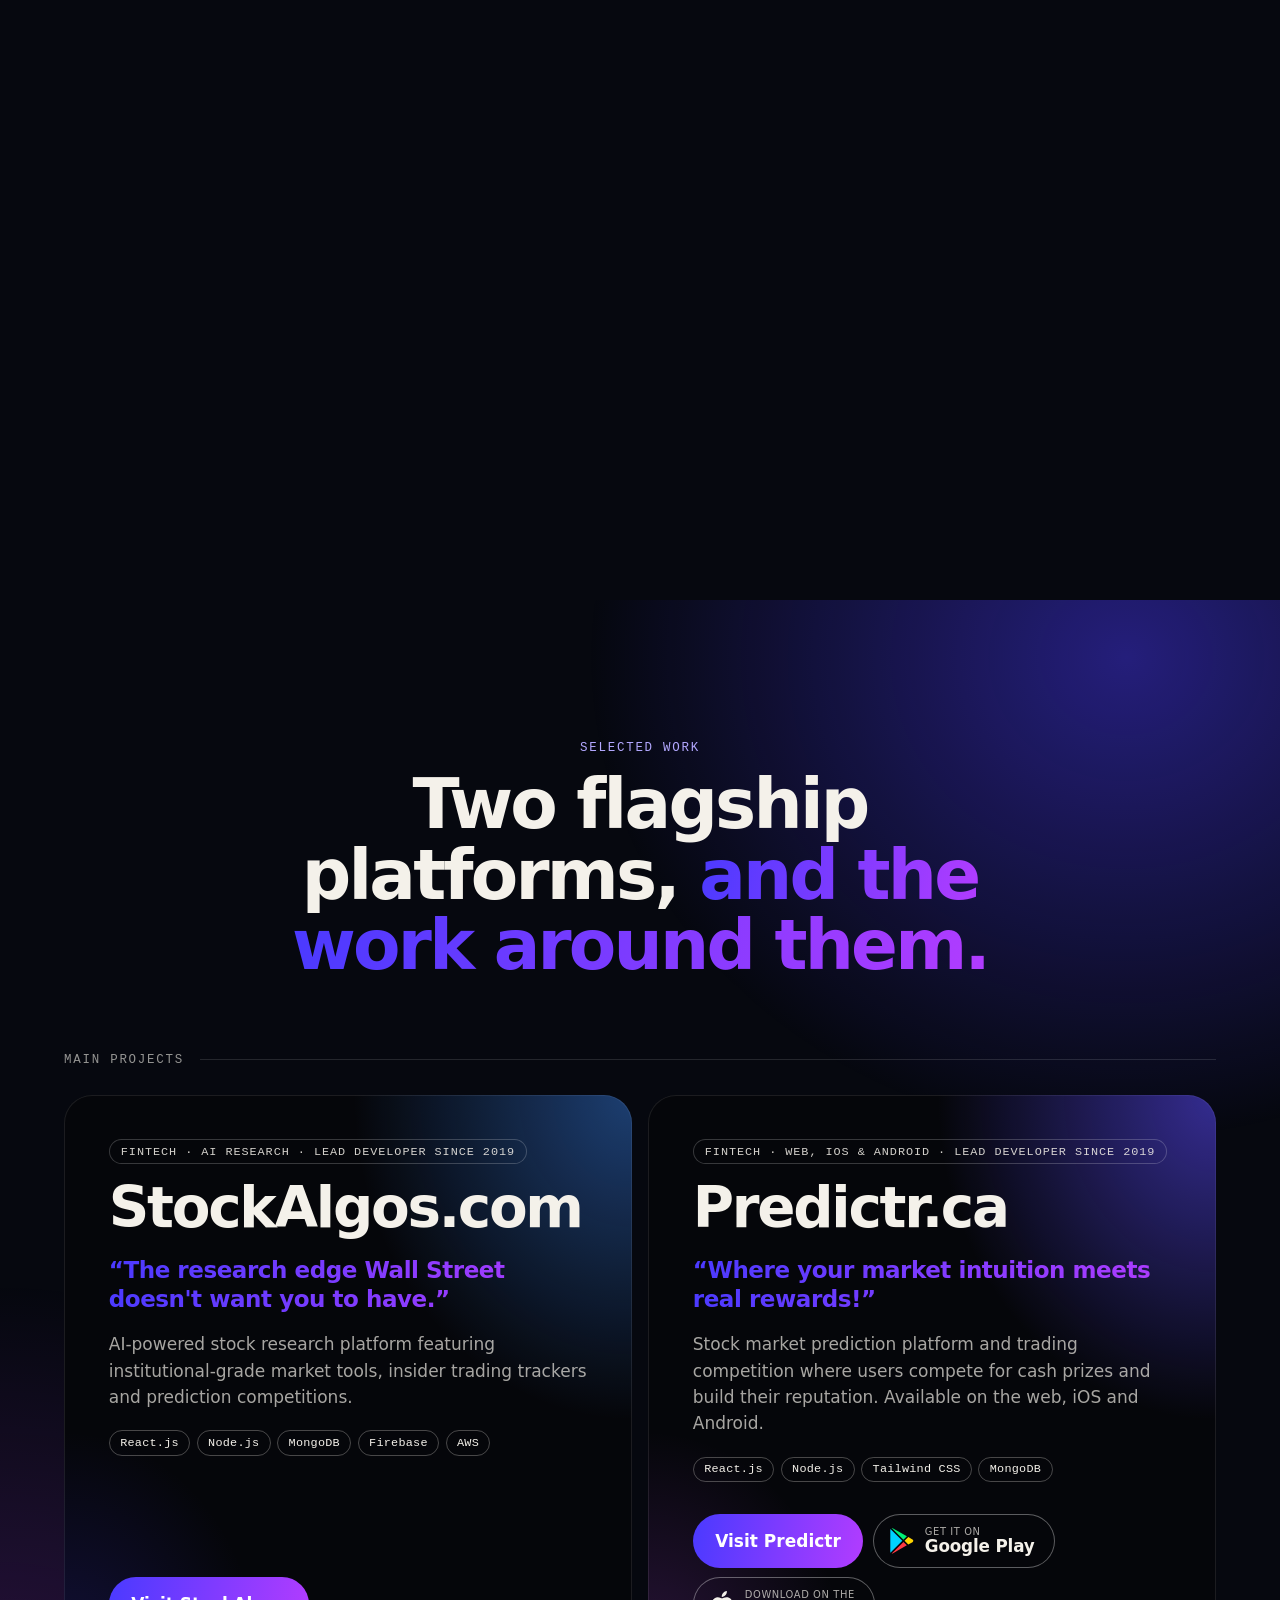
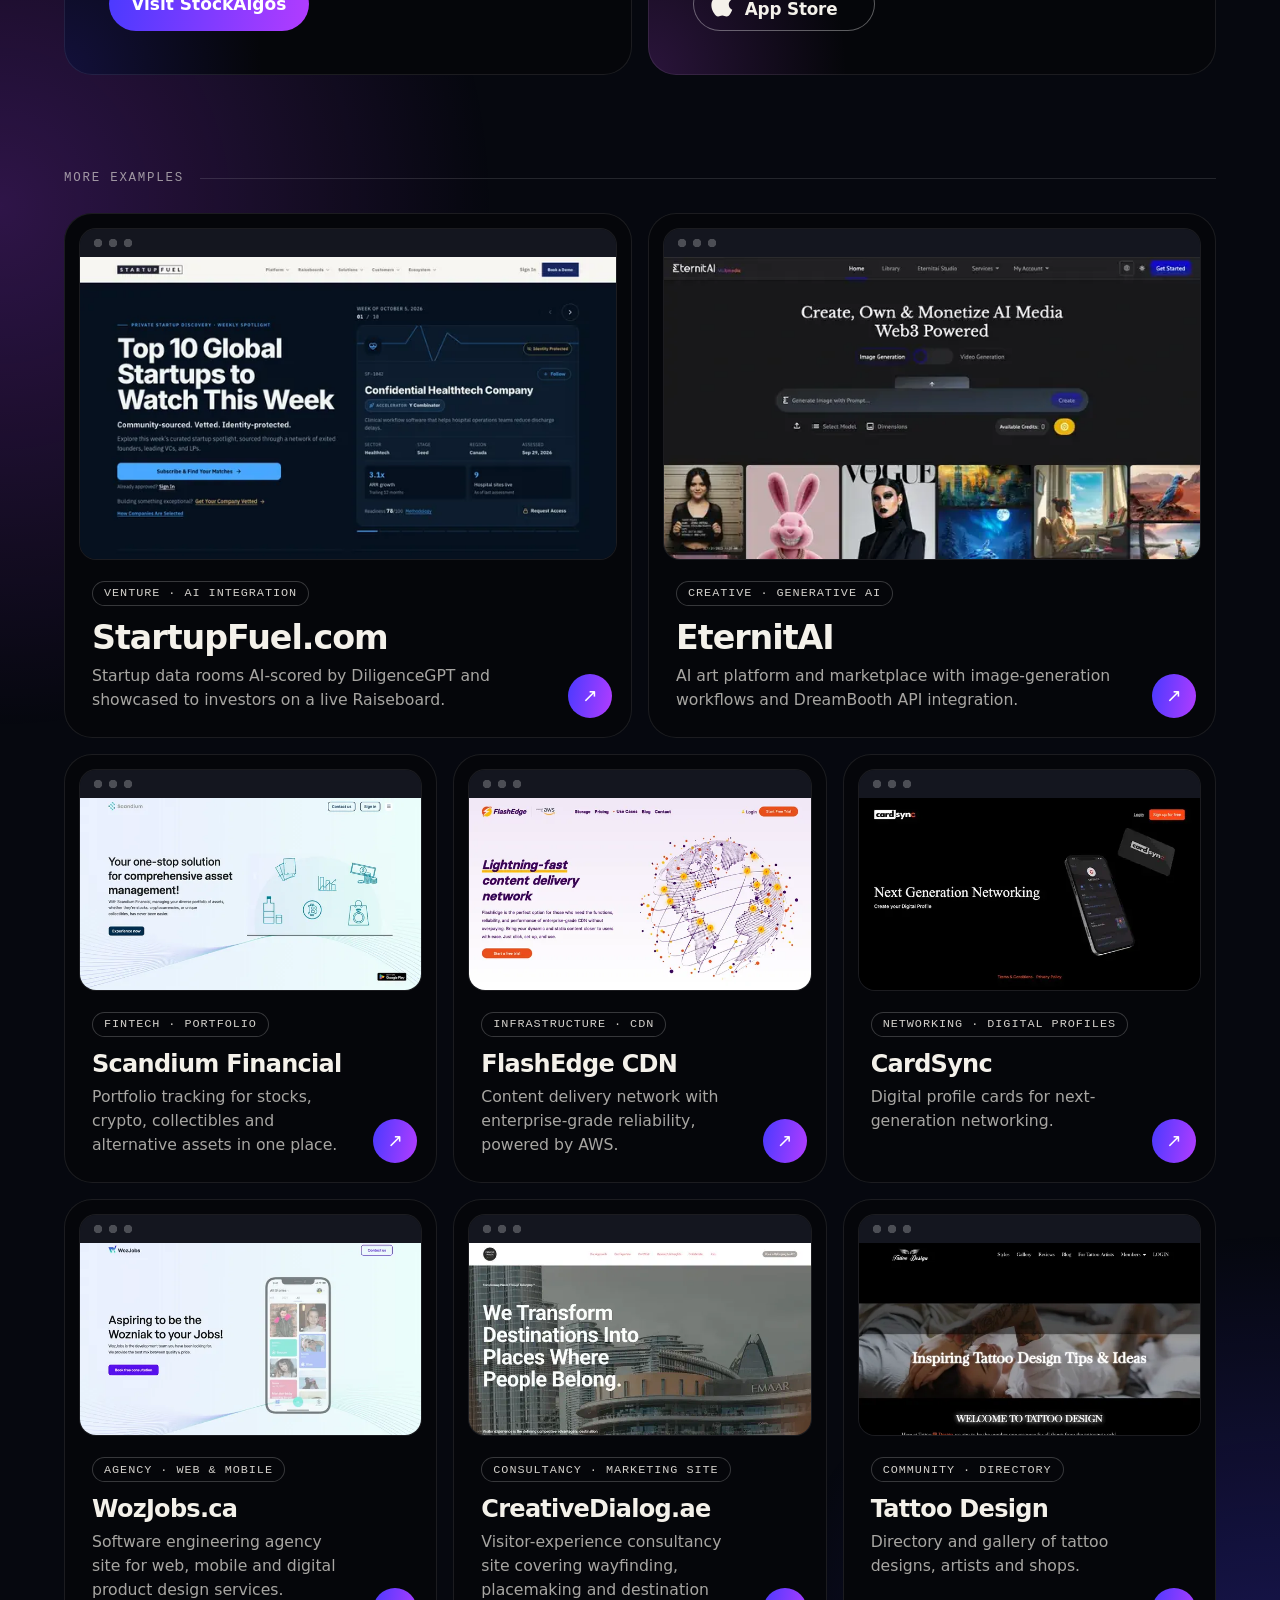
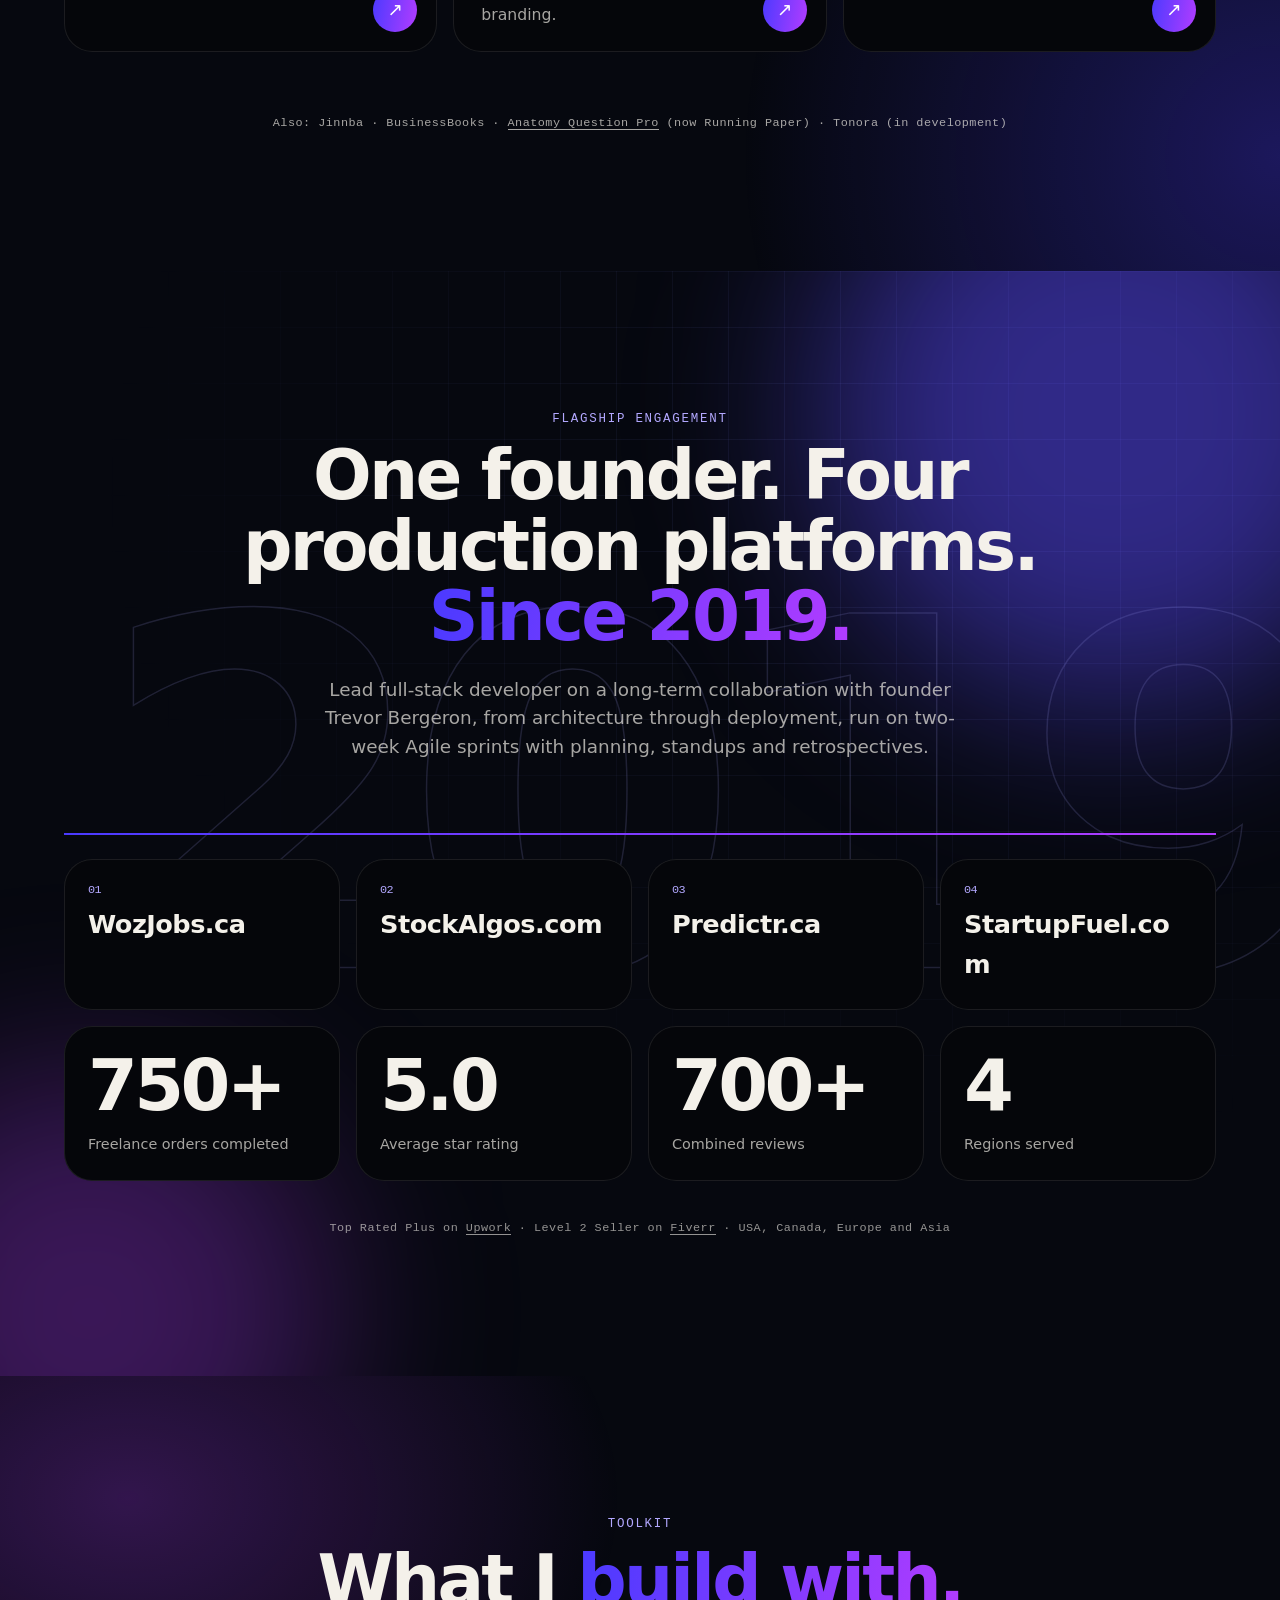
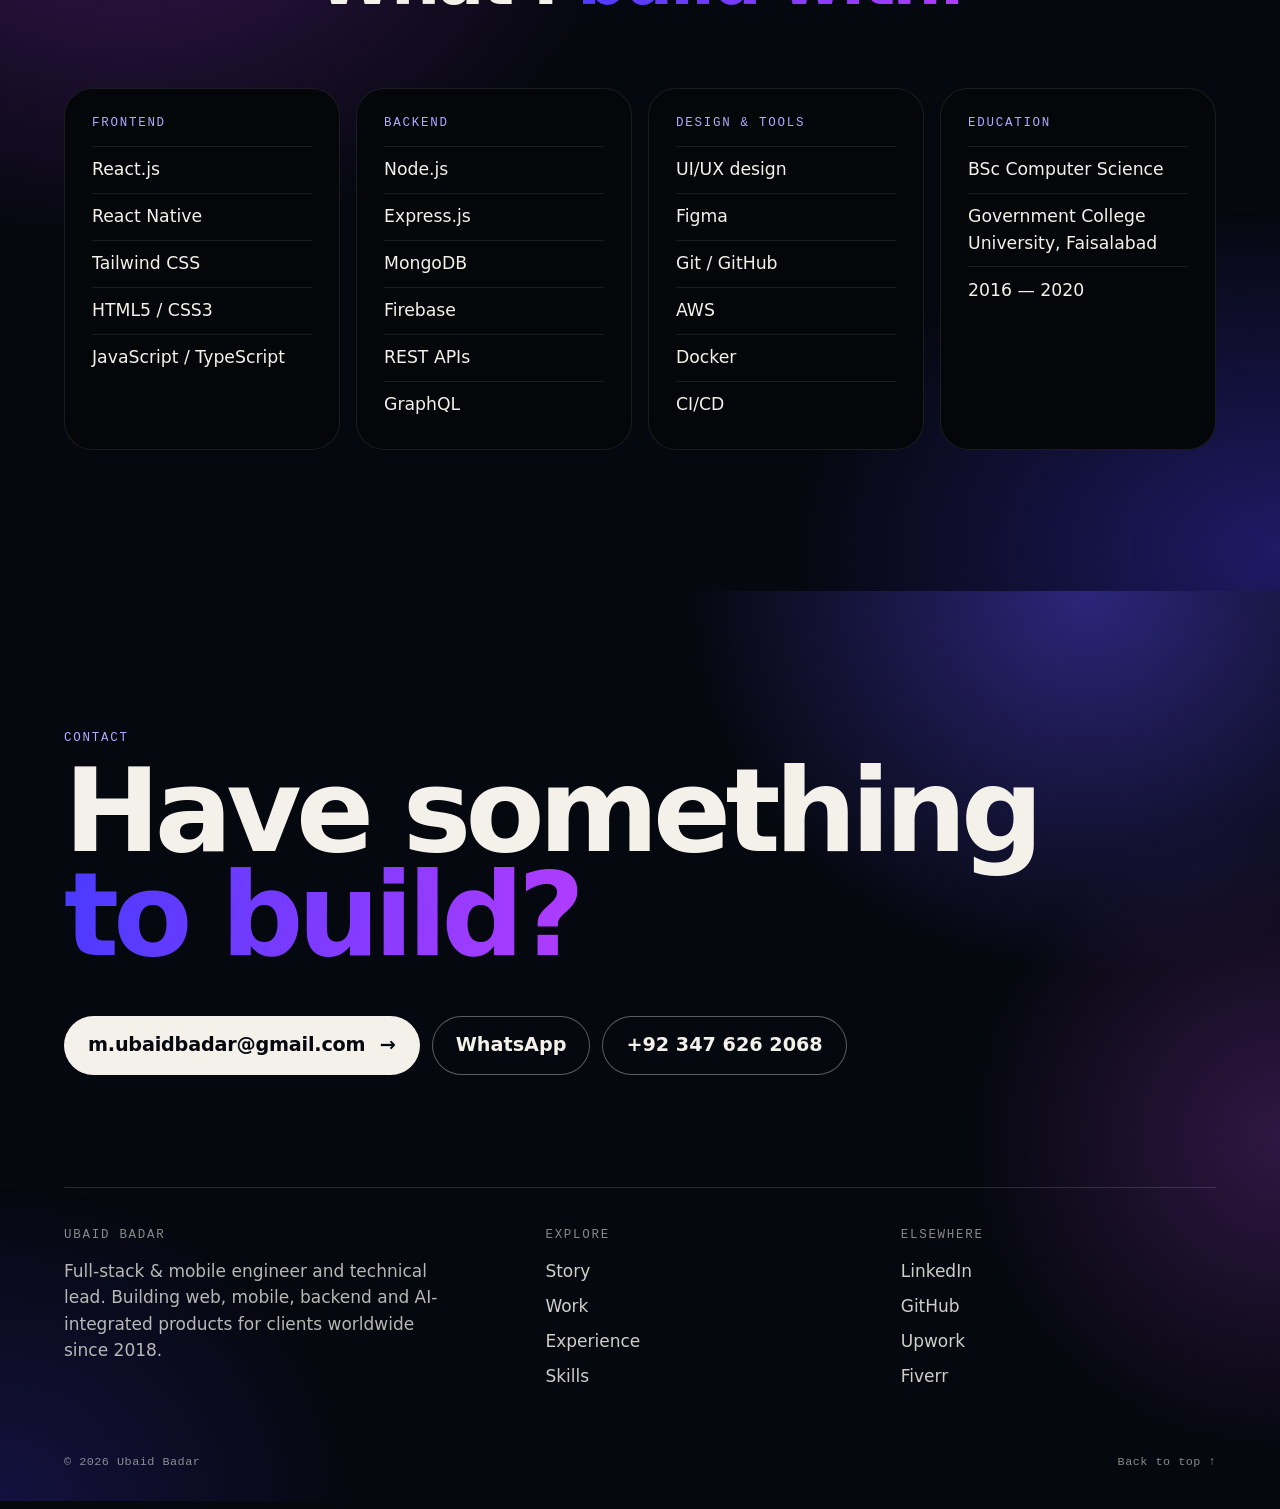
==== commit 9057ea50: "Redesign sections after the story as a dark bento layout - One dark canvas: Work and Skills are no l" ====
--- a/public/index.html
+++ b/public/index.html
@@ -88,14 +88,14 @@
   </script>
   <link rel="stylesheet" href="styles.css">
   <!-- All project screenshots are fetched up front so nothing pops in while scrolling. -->
-  <link rel="preload" as="image" type="image/webp" fetchpriority="low" href="assets/shots/startupfuel-640.webp" imagesrcset="assets/shots/startupfuel-640.webp 640w, assets/shots/startupfuel-960.webp 960w, assets/shots/startupfuel-1280.webp 1280w" imagesizes="(min-width: 1200px) 22vw, (min-width: 640px) 45vw, 92vw">
-  <link rel="preload" as="image" type="image/webp" fetchpriority="low" href="assets/shots/eternitai-640.webp" imagesrcset="assets/shots/eternitai-640.webp 640w, assets/shots/eternitai-960.webp 960w, assets/shots/eternitai-1280.webp 1280w" imagesizes="(min-width: 1200px) 22vw, (min-width: 640px) 45vw, 92vw">
-  <link rel="preload" as="image" type="image/webp" fetchpriority="low" href="assets/shots/scandium-640.webp" imagesrcset="assets/shots/scandium-640.webp 640w, assets/shots/scandium-960.webp 960w, assets/shots/scandium-1280.webp 1280w" imagesizes="(min-width: 1200px) 22vw, (min-width: 640px) 45vw, 92vw">
-  <link rel="preload" as="image" type="image/webp" fetchpriority="low" href="assets/shots/flashedgecdn-640.webp" imagesrcset="assets/shots/flashedgecdn-640.webp 640w, assets/shots/flashedgecdn-960.webp 960w, assets/shots/flashedgecdn-1280.webp 1280w" imagesizes="(min-width: 1200px) 22vw, (min-width: 640px) 45vw, 92vw">
-  <link rel="preload" as="image" type="image/webp" fetchpriority="low" href="assets/shots/cardsync-640.webp" imagesrcset="assets/shots/cardsync-640.webp 640w, assets/shots/cardsync-960.webp 960w, assets/shots/cardsync-1280.webp 1280w" imagesizes="(min-width: 1200px) 22vw, (min-width: 640px) 45vw, 92vw">
-  <link rel="preload" as="image" type="image/webp" fetchpriority="low" href="assets/shots/wozjobs-640.webp" imagesrcset="assets/shots/wozjobs-640.webp 640w, assets/shots/wozjobs-960.webp 960w, assets/shots/wozjobs-1280.webp 1280w" imagesizes="(min-width: 1200px) 22vw, (min-width: 640px) 45vw, 92vw">
-  <link rel="preload" as="image" type="image/webp" fetchpriority="low" href="assets/shots/creativedialog-640.webp" imagesrcset="assets/shots/creativedialog-640.webp 640w, assets/shots/creativedialog-960.webp 960w, assets/shots/creativedialog-1280.webp 1280w" imagesizes="(min-width: 1200px) 22vw, (min-width: 640px) 45vw, 92vw">
-  <link rel="preload" as="image" type="image/webp" fetchpriority="low" href="assets/shots/tattoodesign-640.webp" imagesrcset="assets/shots/tattoodesign-640.webp 640w, assets/shots/tattoodesign-960.webp 960w, assets/shots/tattoodesign-1280.webp 1280w" imagesizes="(min-width: 1200px) 22vw, (min-width: 640px) 45vw, 92vw">
+  <link rel="preload" as="image" type="image/webp" fetchpriority="low" href="assets/shots/startupfuel-640.webp" imagesrcset="assets/shots/startupfuel-640.webp 640w, assets/shots/startupfuel-960.webp 960w, assets/shots/startupfuel-1280.webp 1280w" imagesizes="(min-width: 1100px) 45vw, (min-width: 640px) 45vw, 92vw">
+  <link rel="preload" as="image" type="image/webp" fetchpriority="low" href="assets/shots/eternitai-640.webp" imagesrcset="assets/shots/eternitai-640.webp 640w, assets/shots/eternitai-960.webp 960w, assets/shots/eternitai-1280.webp 1280w" imagesizes="(min-width: 1100px) 45vw, (min-width: 640px) 45vw, 92vw">
+  <link rel="preload" as="image" type="image/webp" fetchpriority="low" href="assets/shots/scandium-640.webp" imagesrcset="assets/shots/scandium-640.webp 640w, assets/shots/scandium-960.webp 960w, assets/shots/scandium-1280.webp 1280w" imagesizes="(min-width: 1100px) 30vw, (min-width: 640px) 45vw, 92vw">
+  <link rel="preload" as="image" type="image/webp" fetchpriority="low" href="assets/shots/flashedgecdn-640.webp" imagesrcset="assets/shots/flashedgecdn-640.webp 640w, assets/shots/flashedgecdn-960.webp 960w, assets/shots/flashedgecdn-1280.webp 1280w" imagesizes="(min-width: 1100px) 30vw, (min-width: 640px) 45vw, 92vw">
+  <link rel="preload" as="image" type="image/webp" fetchpriority="low" href="assets/shots/cardsync-640.webp" imagesrcset="assets/shots/cardsync-640.webp 640w, assets/shots/cardsync-960.webp 960w, assets/shots/cardsync-1280.webp 1280w" imagesizes="(min-width: 1100px) 30vw, (min-width: 640px) 45vw, 92vw">
+  <link rel="preload" as="image" type="image/webp" fetchpriority="low" href="assets/shots/wozjobs-640.webp" imagesrcset="assets/shots/wozjobs-640.webp 640w, assets/shots/wozjobs-960.webp 960w, assets/shots/wozjobs-1280.webp 1280w" imagesizes="(min-width: 1100px) 30vw, (min-width: 640px) 45vw, 92vw">
+  <link rel="preload" as="image" type="image/webp" fetchpriority="low" href="assets/shots/creativedialog-640.webp" imagesrcset="assets/shots/creativedialog-640.webp 640w, assets/shots/creativedialog-960.webp 960w, assets/shots/creativedialog-1280.webp 1280w" imagesizes="(min-width: 1100px) 30vw, (min-width: 640px) 45vw, 92vw">
+  <link rel="preload" as="image" type="image/webp" fetchpriority="low" href="assets/shots/tattoodesign-640.webp" imagesrcset="assets/shots/tattoodesign-640.webp 640w, assets/shots/tattoodesign-960.webp 960w, assets/shots/tattoodesign-1280.webp 1280w" imagesizes="(min-width: 1100px) 30vw, (min-width: 640px) 45vw, 92vw">
   <link rel="preload" as="script" href="main.js">
   <script>
     // Pick the layout before first paint so the page does not re-flow when main.js arrives.
@@ -171,7 +171,7 @@
                   <svg viewBox="0 0 48 48"><circle cx="24" cy="24" r="6"/><path d="M24 4v8M24 36v8M4 24h8M36 24h8M10 10l6 6M32 32l6 6M38 10l-6 6M16 32l-6 6"/></svg>
                   <b>AI</b><i>LLM APIs · image pipelines</i>
                 </div>
-                <div class="face f-shot"><img src="assets/shots/eternitai-640.webp" srcset="assets/shots/eternitai-640.webp 640w, assets/shots/eternitai-960.webp 960w, assets/shots/eternitai-1280.webp 1280w" sizes="(min-width: 1200px) 22vw, (min-width: 640px) 45vw, 92vw" width="640" height="360" alt="" fetchpriority="low" decoding="async"><span>EternitAI.com</span></div>
+                <div class="face f-shot"><img src="assets/shots/eternitai-640.webp" srcset="assets/shots/eternitai-640.webp 640w, assets/shots/eternitai-960.webp 960w, assets/shots/eternitai-1280.webp 1280w" sizes="(min-width: 1100px) 45vw, (min-width: 640px) 45vw, 92vw" width="640" height="360" alt="" fetchpriority="low" decoding="async"><span>EternitAI.com</span></div>
               </div>
               <div class="slab" data-i="1">
                 <div class="face f-solid"><p class="edge"><b>03</b> Data <i>MongoDB · Firebase</i></p></div>
@@ -180,7 +180,7 @@
                   <svg viewBox="0 0 48 48"><rect x="7" y="7" width="34" height="13" rx="3"/><rect x="7" y="28" width="34" height="13" rx="3"/><path d="M13 13.5h4M13 34.5h4"/></svg>
                   <b>Backend</b><i>Node.js · Express · MongoDB</i>
                 </div>
-                <div class="face f-shot"><img src="assets/shots/creativedialog-640.webp" srcset="assets/shots/creativedialog-640.webp 640w, assets/shots/creativedialog-960.webp 960w, assets/shots/creativedialog-1280.webp 1280w" sizes="(min-width: 1200px) 22vw, (min-width: 640px) 45vw, 92vw" width="640" height="360" alt="" fetchpriority="low" decoding="async"><span>CreativeDialog.ae</span></div>
+                <div class="face f-shot"><img src="assets/shots/creativedialog-640.webp" srcset="assets/shots/creativedialog-640.webp 640w, assets/shots/creativedialog-960.webp 960w, assets/shots/creativedialog-1280.webp 1280w" sizes="(min-width: 1100px) 30vw, (min-width: 640px) 45vw, 92vw" width="640" height="360" alt="" fetchpriority="low" decoding="async"><span>CreativeDialog.ae</span></div>
               </div>
               <div class="slab" data-i="2">
                 <div class="face f-solid"><p class="edge"><b>02</b> API <i>Node.js · REST · GraphQL</i></p></div>
@@ -189,7 +189,7 @@
                   <svg viewBox="0 0 48 48"><rect x="14" y="4" width="20" height="40" rx="5"/><path d="M21 9h6"/></svg>
                   <b>Mobile</b><i>React Native · iOS · Android</i>
                 </div>
-                <div class="face f-shot"><img src="assets/shots/wozjobs-640.webp" srcset="assets/shots/wozjobs-640.webp 640w, assets/shots/wozjobs-960.webp 960w, assets/shots/wozjobs-1280.webp 1280w" sizes="(min-width: 1200px) 22vw, (min-width: 640px) 45vw, 92vw" width="640" height="360" alt="" fetchpriority="low" decoding="async"><span>WozJobs.ca</span></div>
+                <div class="face f-shot"><img src="assets/shots/wozjobs-640.webp" srcset="assets/shots/wozjobs-640.webp 640w, assets/shots/wozjobs-960.webp 960w, assets/shots/wozjobs-1280.webp 1280w" sizes="(min-width: 1100px) 30vw, (min-width: 640px) 45vw, 92vw" width="640" height="360" alt="" fetchpriority="low" decoding="async"><span>WozJobs.ca</span></div>
               </div>
               <div class="slab" data-i="3">
                 <div class="face f-solid f-top">
@@ -210,7 +210,7 @@
                   <svg viewBox="0 0 48 48"><rect x="4" y="8" width="40" height="32" rx="5"/><path d="M4 17h40M10 12.5h2M15 12.5h2"/></svg>
                   <b>Web</b><i>React · Next.js · Tailwind CSS</i>
                 </div>
-                <div class="face f-shot"><img src="assets/shots/startupfuel-640.webp" srcset="assets/shots/startupfuel-640.webp 640w, assets/shots/startupfuel-960.webp 960w, assets/shots/startupfuel-1280.webp 1280w" sizes="(min-width: 1200px) 22vw, (min-width: 640px) 45vw, 92vw" width="640" height="360" alt="" fetchpriority="low" decoding="async"><span>StartupFuel.com</span></div>
+                <div class="face f-shot"><img src="assets/shots/startupfuel-640.webp" srcset="assets/shots/startupfuel-640.webp 640w, assets/shots/startupfuel-960.webp 960w, assets/shots/startupfuel-1280.webp 1280w" sizes="(min-width: 1100px) 45vw, (min-width: 640px) 45vw, 92vw" width="640" height="360" alt="" fetchpriority="low" decoding="async"><span>StartupFuel.com</span></div>
               </div>
             </div>
             <div class="orbs">
@@ -312,7 +312,7 @@
     <section class="work" id="work">
       <header class="sec-head">
         <p class="num">Selected work</p>
-        <h2>Two flagship platforms, and the work around them.</h2>
+        <h2>Two flagship platforms, <span class="hl">and the work around them.</span></h2>
       </header>
 
       <h3 class="group">Main projects</h3>
@@ -349,67 +349,75 @@
       <div class="examples">
         <article class="example">
           <a class="frame" href="https://www.startupfuel.com/" target="_blank" rel="noopener">
-            <img src="assets/shots/startupfuel-640.webp" srcset="assets/shots/startupfuel-640.webp 640w, assets/shots/startupfuel-960.webp 960w, assets/shots/startupfuel-1280.webp 1280w" sizes="(min-width: 1200px) 22vw, (min-width: 640px) 45vw, 92vw" width="640" height="360" loading="eager" fetchpriority="low" decoding="async" alt="StartupFuel homepage showing a weekly spotlight of vetted startups">
+            <img src="assets/shots/startupfuel-640.webp" srcset="assets/shots/startupfuel-640.webp 640w, assets/shots/startupfuel-960.webp 960w, assets/shots/startupfuel-1280.webp 1280w" sizes="(min-width: 1100px) 45vw, (min-width: 640px) 45vw, 92vw" width="640" height="360" loading="eager" fetchpriority="low" decoding="async" alt="StartupFuel homepage showing a weekly spotlight of vetted startups">
           </a>
           <p class="proj-kind">Venture · AI integration</p>
           <h4>StartupFuel.com</h4>
           <p>Startup data rooms AI-scored by DiligenceGPT and showcased to investors on a live Raiseboard.</p>
+          <a class="go" href="https://www.startupfuel.com/" target="_blank" rel="noopener" aria-label="Visit StartupFuel.com">↗</a>
         </article>
         <article class="example">
           <a class="frame" href="https://www.eternitai.com/" target="_blank" rel="noopener">
-            <img src="assets/shots/eternitai-640.webp" srcset="assets/shots/eternitai-640.webp 640w, assets/shots/eternitai-960.webp 960w, assets/shots/eternitai-1280.webp 1280w" sizes="(min-width: 1200px) 22vw, (min-width: 640px) 45vw, 92vw" width="640" height="360" loading="eager" fetchpriority="low" decoding="async" alt="EternitAI homepage with an image-generation prompt box and a gallery of generated artwork">
+            <img src="assets/shots/eternitai-640.webp" srcset="assets/shots/eternitai-640.webp 640w, assets/shots/eternitai-960.webp 960w, assets/shots/eternitai-1280.webp 1280w" sizes="(min-width: 1100px) 45vw, (min-width: 640px) 45vw, 92vw" width="640" height="360" loading="eager" fetchpriority="low" decoding="async" alt="EternitAI homepage with an image-generation prompt box and a gallery of generated artwork">
           </a>
           <p class="proj-kind">Creative · Generative AI</p>
           <h4>EternitAI</h4>
           <p>AI art platform and marketplace with image-generation workflows and DreamBooth API integration.</p>
+          <a class="go" href="https://www.eternitai.com/" target="_blank" rel="noopener" aria-label="Visit EternitAI">↗</a>
         </article>
         <article class="example">
           <a class="frame" href="https://scandium.pro/" target="_blank" rel="noopener">
-            <img src="assets/shots/scandium-640.webp" srcset="assets/shots/scandium-640.webp 640w, assets/shots/scandium-960.webp 960w, assets/shots/scandium-1280.webp 1280w" sizes="(min-width: 1200px) 22vw, (min-width: 640px) 45vw, 92vw" width="640" height="360" loading="eager" fetchpriority="low" decoding="async" alt="Scandium Financial homepage with an asset-management headline and illustration">
+            <img src="assets/shots/scandium-640.webp" srcset="assets/shots/scandium-640.webp 640w, assets/shots/scandium-960.webp 960w, assets/shots/scandium-1280.webp 1280w" sizes="(min-width: 1100px) 30vw, (min-width: 640px) 45vw, 92vw" width="640" height="360" loading="eager" fetchpriority="low" decoding="async" alt="Scandium Financial homepage with an asset-management headline and illustration">
           </a>
           <p class="proj-kind">Fintech · Portfolio</p>
           <h4>Scandium Financial</h4>
           <p>Portfolio tracking for stocks, crypto, collectibles and alternative assets in one place.</p>
+          <a class="go" href="https://scandium.pro/" target="_blank" rel="noopener" aria-label="Visit Scandium Financial">↗</a>
         </article>
         <article class="example">
           <a class="frame" href="https://flashedgecdn.com/" target="_blank" rel="noopener">
-            <img src="assets/shots/flashedgecdn-640.webp" srcset="assets/shots/flashedgecdn-640.webp 640w, assets/shots/flashedgecdn-960.webp 960w, assets/shots/flashedgecdn-1280.webp 1280w" sizes="(min-width: 1200px) 22vw, (min-width: 640px) 45vw, 92vw" width="640" height="360" loading="eager" fetchpriority="low" decoding="async" alt="FlashEdge CDN homepage with a globe illustration of network locations">
+            <img src="assets/shots/flashedgecdn-640.webp" srcset="assets/shots/flashedgecdn-640.webp 640w, assets/shots/flashedgecdn-960.webp 960w, assets/shots/flashedgecdn-1280.webp 1280w" sizes="(min-width: 1100px) 30vw, (min-width: 640px) 45vw, 92vw" width="640" height="360" loading="eager" fetchpriority="low" decoding="async" alt="FlashEdge CDN homepage with a globe illustration of network locations">
           </a>
           <p class="proj-kind">Infrastructure · CDN</p>
           <h4>FlashEdge CDN</h4>
           <p>Content delivery network with enterprise-grade reliability, powered by AWS.</p>
+          <a class="go" href="https://flashedgecdn.com/" target="_blank" rel="noopener" aria-label="Visit FlashEdge CDN">↗</a>
         </article>
         <article class="example">
           <a class="frame" href="https://www.cardsync.co/" target="_blank" rel="noopener">
-            <img src="assets/shots/cardsync-640.webp" srcset="assets/shots/cardsync-640.webp 640w, assets/shots/cardsync-960.webp 960w, assets/shots/cardsync-1280.webp 1280w" sizes="(min-width: 1200px) 22vw, (min-width: 640px) 45vw, 92vw" width="640" height="360" loading="eager" fetchpriority="low" decoding="async" alt="CardSync homepage showing a phone with a digital profile and a card">
+            <img src="assets/shots/cardsync-640.webp" srcset="assets/shots/cardsync-640.webp 640w, assets/shots/cardsync-960.webp 960w, assets/shots/cardsync-1280.webp 1280w" sizes="(min-width: 1100px) 30vw, (min-width: 640px) 45vw, 92vw" width="640" height="360" loading="eager" fetchpriority="low" decoding="async" alt="CardSync homepage showing a phone with a digital profile and a card">
           </a>
           <p class="proj-kind">Networking · Digital profiles</p>
           <h4>CardSync</h4>
           <p>Digital profile cards for next-generation networking.</p>
+          <a class="go" href="https://www.cardsync.co/" target="_blank" rel="noopener" aria-label="Visit CardSync">↗</a>
         </article>
         <article class="example">
           <a class="frame" href="https://wozjobs.ca/" target="_blank" rel="noopener">
-            <img src="assets/shots/wozjobs-640.webp" srcset="assets/shots/wozjobs-640.webp 640w, assets/shots/wozjobs-960.webp 960w, assets/shots/wozjobs-1280.webp 1280w" sizes="(min-width: 1200px) 22vw, (min-width: 640px) 45vw, 92vw" width="640" height="360" loading="eager" fetchpriority="low" decoding="async" alt="WozJobs homepage with a mobile app preview">
+            <img src="assets/shots/wozjobs-640.webp" srcset="assets/shots/wozjobs-640.webp 640w, assets/shots/wozjobs-960.webp 960w, assets/shots/wozjobs-1280.webp 1280w" sizes="(min-width: 1100px) 30vw, (min-width: 640px) 45vw, 92vw" width="640" height="360" loading="eager" fetchpriority="low" decoding="async" alt="WozJobs homepage with a mobile app preview">
           </a>
           <p class="proj-kind">Agency · Web &amp; mobile</p>
           <h4>WozJobs.ca</h4>
           <p>Software engineering agency site for web, mobile and digital product design services.</p>
+          <a class="go" href="https://wozjobs.ca/" target="_blank" rel="noopener" aria-label="Visit WozJobs.ca">↗</a>
         </article>
         <article class="example">
           <a class="frame" href="https://creativedialog.ae/" target="_blank" rel="noopener">
-            <img src="assets/shots/creativedialog-640.webp" srcset="assets/shots/creativedialog-640.webp 640w, assets/shots/creativedialog-960.webp 960w, assets/shots/creativedialog-1280.webp 1280w" sizes="(min-width: 1200px) 22vw, (min-width: 640px) 45vw, 92vw" width="640" height="360" loading="eager" fetchpriority="low" decoding="async" alt="Creative Dialog homepage with a headline over a city destination photograph">
+            <img src="assets/shots/creativedialog-640.webp" srcset="assets/shots/creativedialog-640.webp 640w, assets/shots/creativedialog-960.webp 960w, assets/shots/creativedialog-1280.webp 1280w" sizes="(min-width: 1100px) 30vw, (min-width: 640px) 45vw, 92vw" width="640" height="360" loading="eager" fetchpriority="low" decoding="async" alt="Creative Dialog homepage with a headline over a city destination photograph">
           </a>
           <p class="proj-kind">Consultancy · Marketing site</p>
           <h4>CreativeDialog.ae</h4>
           <p>Visitor-experience consultancy site covering wayfinding, placemaking and destination branding.</p>
+          <a class="go" href="https://creativedialog.ae/" target="_blank" rel="noopener" aria-label="Visit CreativeDialog.ae">↗</a>
         </article>
         <article class="example">
           <a class="frame" href="https://tattoodesign.com/" target="_blank" rel="noopener">
-            <img src="assets/shots/tattoodesign-640.webp" srcset="assets/shots/tattoodesign-640.webp 640w, assets/shots/tattoodesign-960.webp 960w, assets/shots/tattoodesign-1280.webp 1280w" sizes="(min-width: 1200px) 22vw, (min-width: 640px) 45vw, 92vw" width="640" height="360" loading="eager" fetchpriority="low" decoding="async" alt="Tattoo Design homepage with a hero photograph and site navigation">
+            <img src="assets/shots/tattoodesign-640.webp" srcset="assets/shots/tattoodesign-640.webp 640w, assets/shots/tattoodesign-960.webp 960w, assets/shots/tattoodesign-1280.webp 1280w" sizes="(min-width: 1100px) 30vw, (min-width: 640px) 45vw, 92vw" width="640" height="360" loading="eager" fetchpriority="low" decoding="async" alt="Tattoo Design homepage with a hero photograph and site navigation">
           </a>
           <p class="proj-kind">Community · Directory</p>
           <h4>Tattoo Design</h4>
           <p>Directory and gallery of tattoo designs, artists and shops.</p>
+          <a class="go" href="https://tattoodesign.com/" target="_blank" rel="noopener" aria-label="Visit Tattoo Design">↗</a>
         </article>
       </div>
 
@@ -421,7 +429,7 @@
       <div class="engage-bg" aria-hidden="true"><i class="glow g1"></i><i class="glow g2"></i><span class="ghost">2019</span></div>
       <header class="sec-head">
         <p class="num">Flagship engagement</p>
-        <h2>One founder. Four production platforms. Since 2019.</h2>
+        <h2>One founder. Four production platforms. <span class="hl">Since 2019.</span></h2>
         <p class="sec-lede">Lead full-stack developer on a long-term collaboration with founder Trevor Bergeron, from architecture through deployment, run on two-week Agile sprints with planning, standups and retrospectives.</p>
       </header>
       <div class="line" aria-hidden="true"><span></span></div>
@@ -444,7 +452,7 @@
     <section class="skills" id="skills">
       <header class="sec-head">
         <p class="num">Toolkit</p>
-        <h2>What I build with.</h2>
+        <h2>What I <span class="hl">build with.</span></h2>
       </header>
       <div class="skill-grid">
         <div>
--- a/public/styles.css
+++ b/public/styles.css
@@ -7,7 +7,11 @@
   --accent-2: #7dffe9;
   --pink: #c04dff;
   --cyan: #6fd6ff; /* blueprint chapter only */
-  --cream: #f4f1ea; /* text on dark surfaces */
+  --cream: #f4f1ea; /* text */
+  --dim: rgba(244,241,234,.68); /* secondary text */
+  --card: #05060a;  /* card surface: near-black, so section glows show in the gaps between cards */
+  --line: rgba(255,255,255,.09); /* card edge and dividers */
+  --accent-soft: #b3a8ff; /* accent as text and small marks on dark */
   /* One brand gradient, taken from the logo: violet to magenta. */
   --grad: linear-gradient(100deg, #4a3aff, #b23cff); /* exactly the logo's two colours */
 
@@ -17,7 +21,8 @@
 
   /* Radius scale. The 3D scene keeps its own px radii: it is a fixed design box scaled as a whole. */
   --r-sm: 8px;
-  --r-lg: 18px;
+  --r-md: 16px;  /* media inside a card */
+  --r-lg: 28px;  /* cards */
   --r-pill: 999px;
 
   /* Mono label scale */
@@ -37,8 +42,9 @@
   font-family: var(--sans);
   font-size: 1.0625rem;
   line-height: 1.55;
-  color: var(--ink);
-  background: var(--paper);
+  --label-color: var(--accent-soft); --focus: var(--accent-soft);
+  color: var(--cream);
+  background: var(--ink);
   -webkit-font-smoothing: antialiased;
 }
 h1, h2, h3, p, ul, ol, dl, dd { margin: 0; }
@@ -46,8 +52,6 @@
 img { display: block; max-width: 100%; height: auto; }
 a { color: inherit; }
 :focus-visible { outline: 2px solid var(--focus, var(--accent)); outline-offset: 3px; border-radius: 4px; }
-/* Dark surfaces: mint labels and focus rings, cream text. */
-.story, .engage, .contact { --label-color: var(--accent-2); --focus: var(--accent-2); color: var(--cream); }
 
 .skip {
   position: fixed; left: 1rem; top: -4rem; z-index: 100;
@@ -58,7 +62,7 @@
 .num, .eyebrow, .proj-kind, .skill-grid h3, .foot-grid h3 {
   font: var(--label) var(--mono); letter-spacing: var(--track); text-transform: uppercase;
 }
-.num, .eyebrow { color: var(--label-color, var(--accent-ink)); }
+.num, .eyebrow { color: var(--label-color); }
 .tags { display: flex; flex-wrap: wrap; gap: .4rem; margin-top: 1.25rem; }
 .tags li {
   font: var(--micro) var(--mono); letter-spacing: .02em;
@@ -88,19 +92,6 @@
   background: rgba(255,255,255,.1); -webkit-backdrop-filter: blur(.5rem); backdrop-filter: blur(.5rem);
   box-shadow: inset 0 0 0 1px rgba(255,255,255,.2), 0 14px 40px rgba(0,0,0,.25);
 }
-/* Text follows the section behind the header: white over dark sections, ink over light ones. */
-.nav { --focus: var(--accent-2); }
-.nav.on-light { color: var(--ink); --focus: var(--accent); }
-/* Over light sections dark screenshots scroll underneath, so the pill needs enough of its own
-   surface to keep the dark links readable. Dark sections keep the 10% glass. */
-.nav.on-light.is-stuck {
-  background: rgba(248,247,252,.84); -webkit-backdrop-filter: blur(1rem) saturate(1.6); backdrop-filter: blur(1rem) saturate(1.6);
-  box-shadow: inset 0 0 0 1px rgba(255,255,255,.7), 0 0 0 1px rgba(6,8,15,.08), 0 14px 40px rgba(6,8,15,.14);
-}
-.nav.on-light nav a:not(.nav-cta) { color: rgba(6,8,15,.8); }
-.nav.on-light nav a:not(.nav-cta):hover { color: var(--ink); background: rgba(6,8,15,.08); }
-.nav.on-light nav a[aria-current]:not(.nav-cta) { color: var(--ink); }
-.nav.on-light nav a:not(.nav-cta)::after { background: var(--accent); }
 /* Page progress: a ring that fills around the UB mark as you scroll. */
 @property --p { syntax: "<number>"; inherits: false; initial-value: 0; }
 @keyframes ring { to { --p: 100; } }
@@ -115,7 +106,6 @@
   -webkit-mask: radial-gradient(farthest-side, transparent calc(100% - 4px), #000 calc(100% - 3.5px));
   mask: radial-gradient(farthest-side, transparent calc(100% - 4px), #000 calc(100% - 3.5px));
 }
-.nav.on-light .nav-mark::before { --ring-track: rgba(6,8,15,.12); }
 @supports (animation-timeline: scroll()) {
   .nav.is-stuck .nav-mark::before { animation: ring linear both; animation-timeline: scroll(root); }
 }
@@ -136,7 +126,7 @@
 }
 .nav nav a:not(.nav-cta)::after { /* dot that grows in on hover / marks the current section */
   content: ""; position: absolute; left: 50%; bottom: .12rem; width: 4px; height: 4px; margin-left: -2px; border-radius: 50%;
-  background: var(--accent-2); transform: scale(0); transition: transform .3s var(--ease);
+  background: var(--accent-soft); transform: scale(0); transition: transform .3s var(--ease);
 }
 .nav nav a:hover { color: #fff; background: rgba(255,255,255,.12); }
 .nav nav a:hover::after, .nav nav a[aria-current]::after { transform: scale(1); }
@@ -153,23 +143,45 @@
 .stage { position: relative; min-height: 100svh; overflow: hidden; display: flex; }
 .bgs, .bg { position: absolute; inset: 0; }
 .bg { opacity: 0; }
+/* Story backdrops use the same recipe as the rest of the site: colour glows on the near-black canvas.
+   Each chapter keeps its own tint, so the backdrop still shifts as the story moves on. */
 .bg-a {
   opacity: 1;
   background:
-    radial-gradient(55% 55% at 72% 42%, rgba(91,75,255,.42), transparent 70%),
-    radial-gradient(40% 40% at 88% 78%, rgba(192,77,255,.2), transparent 70%),
-    radial-gradient(50% 50% at 12% 92%, rgba(125,255,233,.12), transparent 70%),
+    radial-gradient(60% 58% at 86% 6%, rgba(74,58,255,.5), transparent 70%),
+    radial-gradient(48% 50% at 62% 58%, rgba(108,92,255,.22), transparent 70%),
+    radial-gradient(52% 48% at 0% 62%, rgba(178,60,255,.26), transparent 70%),
+    radial-gradient(60% 45% at 100% 100%, rgba(74,58,255,.34), transparent 70%),
     var(--ink);
 }
-.bg-b {
-  background:
-    linear-gradient(rgba(111,214,255,.07) 1px, transparent 1px) 0 0 / 48px 48px,
-    linear-gradient(90deg, rgba(111,214,255,.07) 1px, transparent 1px) 0 0 / 48px 48px,
-    radial-gradient(70% 60% at 70% 50%, #123a66, #071426 75%);
-}
-.bg-c { background: radial-gradient(70% 65% at 68% 45%, #4a2a8c, #150b2e 70%, #0a0618); }
-.bg-d { background: radial-gradient(70% 65% at 68% 50%, #0d6a63, #052b2c 68%, #03151a); }
-.bg-e { background: radial-gradient(70% 65% at 68% 48%, #1d2350, #0b0e22 68%, var(--ink)); }
+.bg-b { /* architecture: blueprint grid, blue glow */
+  background:
+    linear-gradient(rgba(140,160,255,.08) 1px, transparent 1px) 0 0 / 48px 48px,
+    linear-gradient(90deg, rgba(140,160,255,.08) 1px, transparent 1px) 0 0 / 48px 48px,
+    radial-gradient(58% 60% at 72% 48%, rgba(61,139,255,.42), transparent 70%),
+    radial-gradient(50% 45% at 0% 100%, rgba(74,58,255,.3), transparent 70%),
+    var(--ink);
+}
+.bg-c { /* build: magenta and violet */
+  background:
+    radial-gradient(58% 62% at 70% 44%, rgba(178,60,255,.36), transparent 70%),
+    radial-gradient(50% 50% at 100% 0%, rgba(74,58,255,.42), transparent 70%),
+    radial-gradient(45% 45% at 0% 90%, rgba(74,58,255,.24), transparent 70%),
+    var(--ink);
+}
+.bg-d { /* connect: the one teal moment, as a glow rather than a full wash */
+  background:
+    radial-gradient(52% 58% at 70% 50%, rgba(18,163,148,.42), transparent 70%),
+    radial-gradient(50% 50% at 100% 0%, rgba(74,58,255,.34), transparent 70%),
+    radial-gradient(45% 45% at 0% 95%, rgba(74,58,255,.22), transparent 70%),
+    var(--ink);
+}
+.bg-e { /* evidence: the same glows as the Work section it hands off to */
+  background:
+    radial-gradient(60% 55% at 78% 46%, rgba(74,58,255,.44), transparent 70%),
+    radial-gradient(50% 45% at 0% 70%, rgba(178,60,255,.24), transparent 70%),
+    var(--ink);
+}
 
 .scene { display: none; }
 
@@ -263,7 +275,7 @@
   margin-left: auto; align-self: flex-start; flex: none; padding: 6px 11px; border-radius: var(--r-pill); background: rgba(6,8,15,.85); color: #fff;
   font: 11.5px var(--mono); white-space: nowrap;
 }
-.id-badge::before { content: ""; display: inline-block; width: 7px; height: 7px; margin-right: 7px; border-radius: 50%; background: var(--accent-2); box-shadow: 0 0 10px var(--accent-2); }
+.id-badge::before { content: ""; display: inline-block; width: 7px; height: 7px; margin-right: 7px; border-radius: 50%; background: var(--accent-soft); box-shadow: 0 0 10px var(--accent-soft); }
 .id-stats { display: grid; grid-template-columns: repeat(3, 1fr); gap: 10px; }
 .id-stats p {
   display: flex; flex-direction: column; padding: 12px 14px; border-radius: 14px; color: #fff;
@@ -345,7 +357,7 @@
   background: rgba(20,18,48,.6); box-shadow: inset 0 0 0 1px rgba(170,160,255,.45), 0 10px 30px rgba(0,0,0,.35);
   -webkit-backdrop-filter: blur(8px); backdrop-filter: blur(8px);
 }
-.orb:nth-child(3n) span { color: var(--accent-2); box-shadow: inset 0 0 0 1px rgba(125,255,233,.5), 0 10px 30px rgba(0,0,0,.35); }
+.orb:nth-child(3n) span { color: var(--accent-soft); box-shadow: inset 0 0 0 1px rgba(179,168,255,.55), 0 10px 30px rgba(0,0,0,.35); }
 .ticker { display: none; }
 .motion .ticker {
   display: flex; position: absolute; left: 0; right: 0; bottom: 0; z-index: 2; overflow: hidden;
@@ -355,7 +367,7 @@
 }
 .ticker ul { display: flex; flex: none; animation: ticker 40s linear infinite; }
 .ticker li { padding-right: 3rem; }
-.ticker li::before { content: "✦"; margin-right: 3rem; color: var(--accent-2); }
+.ticker li::before { content: "✦"; margin-right: 3rem; color: var(--accent-soft); }
 @keyframes ticker { to { transform: translateX(-100%); } }
 
 /* Idle life + load-in. These use the individual translate/scale properties so they
@@ -409,50 +421,76 @@
   .motion .step .tags, .facts { margin-top: .9rem; }
 }
 
-/* ---------- Sections after the story ---------- */
-.sec-head { max-width: 60rem; margin-bottom: clamp(2.5rem, 6vw, 5rem); }
-.sec-head h2 { margin-top: .9rem; font-size: clamp(2.2rem, 5.6vw, 5rem); line-height: .98; letter-spacing: -.04em; text-wrap: balance; }
-.sec-lede { max-width: 40rem; margin-top: 1.5rem; font-size: 1.15rem; opacity: .75; }
-
-.work { padding: var(--section) var(--gutter); }
-.frame {
-  display: block; overflow: hidden; border-radius: var(--r-lg); background: #fff;
-  box-shadow: 0 0 0 1px rgba(6,8,15,.1), 0 40px 80px -30px rgba(6,8,15,.4);
-}
+/* ---------- Sections after the story ----------
+   One dark canvas. Sections are told apart by colour glows behind them, and all content
+   sits in near-black rounded cards arranged in grids. */
+.work, .engage, .skills, .contact { position: relative; isolation: isolate; overflow: hidden; padding: var(--section) var(--gutter); }
+.work::before, .skills::before, .contact::before { content: ""; position: absolute; inset: 0; z-index: -1; }
+.work::before {
+  background:
+    radial-gradient(60% 24% at 88% 2%, rgba(74,58,255,.45), transparent 70%),
+    radial-gradient(55% 26% at 0% 42%, rgba(178,60,255,.24), transparent 70%),
+    radial-gradient(60% 26% at 100% 96%, rgba(74,58,255,.32), transparent 70%);
+}
+.skills::before {
+  background:
+    radial-gradient(55% 60% at 10% 15%, rgba(178,60,255,.26), transparent 70%),
+    radial-gradient(55% 60% at 100% 95%, rgba(74,58,255,.36), transparent 70%);
+}
+
+.sec-head { max-width: 58rem; margin: 0 auto clamp(2.5rem, 6vw, 4.5rem); text-align: center; }
+.sec-head h2 { margin-top: .9rem; font-size: clamp(2.2rem, 5.4vw, 4.75rem); line-height: 1.02; letter-spacing: -.04em; text-wrap: balance; }
+.sec-lede { max-width: 42rem; margin: 1.5rem auto 0; font-size: 1.15rem; color: var(--dim); }
+/* Two-tone headlines: one phrase picked out in the brand gradient */
+.hl {
+  padding-bottom: .08em; background: var(--grad); -webkit-background-clip: text; background-clip: text; color: transparent;
+  -webkit-box-decoration-break: clone; box-decoration-break: clone;
+}
+
+/* The card: shared by every block below */
+.feature, .example, .platforms li, .stats div, .skill-grid > div {
+  background: var(--card); border-radius: var(--r-lg); box-shadow: inset 0 0 0 1px var(--line);
+}
+
+/* Pill label */
+.proj-kind {
+  width: fit-content; padding: .32rem .75rem; border-radius: var(--r-pill); box-shadow: inset 0 0 0 1px rgba(255,255,255,.2);
+  font-size: var(--micro); letter-spacing: .08em; color: rgba(244,241,234,.86);
+}
+
+/* Screenshot frame */
+.frame { display: block; overflow: hidden; border-radius: var(--r-md); background: #0b0d16; box-shadow: 0 0 0 1px var(--line); }
 .frame::before {
-  content: ""; display: block; height: 30px; background:
-    radial-gradient(circle at 18px 15px, #d6d2c8 4.5px, transparent 5px),
-    radial-gradient(circle at 34px 15px, #d6d2c8 4.5px, transparent 5px),
-    radial-gradient(circle at 50px 15px, #d6d2c8 4.5px, transparent 5px), #ebe8e1;
+  content: ""; display: block; height: 28px; background:
+    radial-gradient(circle at 18px 14px, rgba(255,255,255,.24) 4px, transparent 4.5px),
+    radial-gradient(circle at 33px 14px, rgba(255,255,255,.24) 4px, transparent 4.5px),
+    radial-gradient(circle at 48px 14px, rgba(255,255,255,.24) 4px, transparent 4.5px), #14161f;
 }
 .frame img { width: 100%; }
-.proj-kind { opacity: .6; }
 
 /* Group label with a rule running to the edge */
 .group {
   display: flex; align-items: center; gap: 1rem; margin: clamp(3.5rem, 8vw, 6rem) 0 1.75rem;
-  font: var(--label) var(--mono); letter-spacing: var(--track); text-transform: uppercase; color: rgba(6,8,15,.6);
-}
-.group::after { content: ""; flex: 1; height: 1px; background: rgba(6,8,15,.14); }
+  font: var(--label) var(--mono); letter-spacing: var(--track); text-transform: uppercase; color: rgba(244,241,234,.6);
+}
+.group::after { content: ""; flex: 1; height: 1px; background: rgba(255,255,255,.12); }
 .sec-head + .group { margin-top: 0; }
 
-/* Main projects: two dark panels */
-.features { display: grid; grid-template-columns: repeat(2, minmax(0, 1fr)); gap: 1.25rem; }
+/* Main projects: two large cards */
+.features { display: grid; grid-template-columns: repeat(2, minmax(0, 1fr)); gap: 1rem; }
 .feature {
-  --label-color: var(--accent-2); --focus: var(--accent-2);
   position: relative; overflow: hidden; isolation: isolate; display: flex; flex-direction: column;
-  min-height: 27rem; padding: clamp(1.75rem, 3.5vw, 3rem); border-radius: var(--r-lg);
-  background: var(--ink); color: var(--cream);
+  min-height: 27rem; padding: clamp(1.75rem, 3.5vw, 3rem);
 }
 .feature::before { content: ""; position: absolute; inset: 0; z-index: -1; }
-.f-stock::before { background: radial-gradient(70% 80% at 100% 0%, rgba(61,139,255,.5), transparent 70%), radial-gradient(50% 60% at 0% 100%, rgba(125,255,233,.14), transparent 70%); }
-.f-predict::before { background: radial-gradient(70% 80% at 100% 0%, rgba(91,75,255,.6), transparent 70%), radial-gradient(50% 60% at 0% 100%, rgba(192,77,255,.2), transparent 70%); }
-.feature h4 { margin: .7rem 0 1.25rem; font-size: clamp(2.2rem, 4.4vw, 4rem); line-height: 1; letter-spacing: -.04em; overflow-wrap: anywhere; }
+.f-stock::before { background: radial-gradient(70% 80% at 100% 0%, rgba(61,139,255,.42), transparent 70%), radial-gradient(50% 60% at 0% 100%, rgba(74,58,255,.2), transparent 70%); }
+.f-predict::before { background: radial-gradient(70% 80% at 100% 0%, rgba(91,75,255,.55), transparent 70%), radial-gradient(50% 60% at 0% 100%, rgba(192,77,255,.2), transparent 70%); }
+.feature h4 { margin: 1rem 0 1.25rem; font-size: clamp(2.2rem, 4.4vw, 4rem); line-height: 1; letter-spacing: -.04em; overflow-wrap: anywhere; }
 .feature blockquote {
   width: fit-content; margin: 0 0 1.1rem; font-size: clamp(1.15rem, 1.8vw, 1.5rem); font-weight: 650; line-height: 1.25; letter-spacing: -.02em;
   background: var(--grad); -webkit-background-clip: text; background-clip: text; color: transparent;
 }
-.feature .desc { max-width: 34rem; opacity: .75; }
+.feature .desc { max-width: 34rem; color: var(--dim); }
 .feature .tags { margin-bottom: 2rem; }
 .feature .actions { display: flex; flex-wrap: wrap; align-items: center; gap: .6rem; margin-top: auto; }
 /* Store links: platform mark plus the usual two-line label */
@@ -461,14 +499,24 @@
 .btn-store span { display: block; font-size: 1.05rem; line-height: 1.15; letter-spacing: -.01em; }
 .btn-store small { display: block; font: 500 .62rem var(--sans); letter-spacing: .06em; text-transform: uppercase; opacity: .7; }
 
-/* More examples: screenshot cards */
-.examples { display: grid; grid-template-columns: repeat(4, minmax(0, 1fr)); gap: 3rem 1.5rem; }
-.example .frame { margin-bottom: 1.1rem; }
-.example h4 { margin: .35rem 0 .4rem; font-size: 1.45rem; line-height: 1.1; letter-spacing: -.03em; }
-.example h4 + p { font-size: .98rem; opacity: .75; }
-.also { margin-top: clamp(2.5rem, 6vw, 4rem); font: var(--micro) var(--mono); letter-spacing: .04em; color: rgba(6,8,15,.7); }
-
-.engage { position: relative; overflow: hidden; isolation: isolate; padding: var(--section) var(--gutter); background: var(--ink); }
+/* More examples: a bento grid. Two wide cards, then rows of three. */
+.examples { display: grid; grid-template-columns: repeat(6, minmax(0, 1fr)); gap: 1rem; }
+.example { position: relative; display: flex; flex-direction: column; grid-column: span 2; padding: 1rem 1rem 1.6rem; }
+.example:nth-child(-n+2) { grid-column: span 3; }
+.example > :not(.frame) { margin-inline: .75rem; }
+.example .frame { margin-bottom: 1.4rem; }
+.example h4 { margin-block: .9rem .45rem; font-size: 1.5rem; line-height: 1.1; letter-spacing: -.03em; }
+.example:nth-child(-n+2) h4 { font-size: clamp(1.6rem, 2.6vw, 2.2rem); }
+.example h4 + p { padding-right: 3.5rem; font-size: .98rem; color: var(--dim); }
+/* Round action button in the card's corner */
+.go {
+  position: absolute; right: 1.25rem; bottom: 1.25rem; display: grid; place-items: center; width: 2.75rem; height: 2.75rem; margin: 0 !important;
+  border-radius: 50%; background: var(--grad); color: #fff; font-size: 1.15rem; line-height: 1; text-decoration: none;
+  transition: scale .25s var(--ease), filter .25s;
+}
+.also { margin-top: clamp(2.5rem, 6vw, 4rem); text-align: center; font: var(--micro) var(--mono); letter-spacing: .04em; color: var(--dim); }
+
+/* Experience */
 .engage-bg { position: absolute; inset: 0; z-index: -1; pointer-events: none; }
 .engage-bg::before { /* blueprint grid, fading out from the top-right */
   content: ""; position: absolute; inset: 0;
@@ -479,43 +527,36 @@
 }
 .glow { position: absolute; border-radius: 50%; filter: blur(90px); will-change: transform; }
 .g1 { width: 46vw; height: 46vw; right: -10vw; top: -12vw; background: rgba(91,75,255,.5); }
-.g2 { width: 38vw; height: 38vw; left: -12vw; bottom: -14vw; background: rgba(20,180,170,.3); }
+.g2 { width: 38vw; height: 38vw; left: -12vw; bottom: -14vw; background: rgba(178,60,255,.3); }
 .ghost {
   position: absolute; right: -4vw; top: 50%; translate: 0 -55%;
   font-size: 38vw; font-weight: 850; letter-spacing: -.06em; line-height: 1; white-space: nowrap;
   color: transparent; -webkit-text-stroke: 1.5px rgba(170,165,255,.16); will-change: transform;
 }
-.platforms li {
-  padding: 1.25rem 1.25rem 1.4rem; border-radius: var(--r-lg); overflow-wrap: anywhere;
-  background: linear-gradient(160deg, rgba(255,255,255,.09), rgba(255,255,255,.02));
-  box-shadow: inset 0 0 0 1px rgba(255,255,255,.12);
-  -webkit-backdrop-filter: blur(10px); backdrop-filter: blur(10px);
-}
 .line { height: 2px; background: rgba(255,255,255,.14); }
 .line span { display: block; height: 100%; background: linear-gradient(90deg, #4a3aff, #b23cff); transform-origin: left; }
-.platforms { display: grid; grid-template-columns: repeat(4, minmax(0, 1fr)); gap: 1rem; margin: 1.5rem 0 clamp(3rem, 8vw, 6rem); font-size: clamp(1.05rem, 2vw, 1.6rem); font-weight: 650; letter-spacing: -.02em; }
-.platforms span { display: block; font: var(--micro) var(--mono); color: var(--accent-2); margin-bottom: .4rem; }
-.stats { display: grid; grid-template-columns: repeat(4, minmax(0, 1fr)); gap: 1.5rem; }
-.stats div { display: flex; flex-direction: column-reverse; border-top: 1px solid rgba(170,165,255,.3); padding-top: 1.2rem; }
-.stats dd { font-size: clamp(3rem, 7.5vw, 7rem); font-weight: 800; letter-spacing: -.05em; line-height: 1; font-variant-numeric: tabular-nums; }
-.stats dt { margin-top: .6rem; font-size: .9rem; opacity: .65; }
-.fine { margin-top: 2.5rem; font: var(--micro) var(--mono); letter-spacing: .04em; opacity: .6; }
-
-.skills { padding: var(--section) var(--gutter); }
-.skill-grid { display: grid; grid-template-columns: repeat(auto-fit, minmax(13rem, 1fr)); gap: 2.5rem; }
-.skill-grid h3 { color: var(--accent-ink); margin-bottom: 1rem; }
-.skill-grid li { padding: .55rem 0; border-top: 1px solid rgba(6,8,15,.12); font-size: 1.1rem; }
-
-.contact {
-  position: relative; overflow: hidden; isolation: isolate;
-  padding: var(--section) var(--gutter) 2rem; background: var(--ink);
-}
+.platforms { display: grid; grid-template-columns: repeat(4, minmax(0, 1fr)); gap: 1rem; margin: 1.5rem 0 1rem; font-size: clamp(1.05rem, 2vw, 1.6rem); font-weight: 650; letter-spacing: -.02em; }
+.platforms li { padding: 1.5rem 1.5rem 1.6rem; overflow-wrap: anywhere; }
+.platforms span { display: block; font: var(--micro) var(--mono); color: var(--accent-soft); margin-bottom: .5rem; }
+.stats { display: grid; grid-template-columns: repeat(4, minmax(0, 1fr)); gap: 1rem; }
+.stats div { display: flex; flex-direction: column-reverse; justify-content: flex-end; padding: 1.5rem 1.5rem 1.6rem; }
+.stats dd { font-size: clamp(2.6rem, 5.6vw, 5rem); font-weight: 800; letter-spacing: -.05em; line-height: 1; font-variant-numeric: tabular-nums; }
+.stats dt { margin-top: .7rem; font-size: .9rem; color: var(--dim); }
+.fine { margin-top: 2.5rem; text-align: center; font: var(--micro) var(--mono); letter-spacing: .04em; opacity: .6; }
+
+/* Skills */
+.skill-grid { display: grid; grid-template-columns: repeat(4, minmax(0, 1fr)); gap: 1rem; }
+.skill-grid > div { padding: 1.75rem 1.75rem 1.4rem; }
+.skill-grid h3 { color: var(--accent-soft); margin-bottom: 1rem; }
+.skill-grid li { padding: .6rem 0; border-top: 1px solid var(--line); font-size: 1.08rem; }
+
+/* Contact */
+.contact { padding-bottom: 2rem; }
 .contact::before {
-  content: ""; position: absolute; inset: 0; z-index: -1;
   background:
     radial-gradient(45% 60% at 85% 0%, rgba(91,75,255,.45), transparent 70%),
     radial-gradient(35% 50% at 100% 60%, rgba(192,77,255,.22), transparent 70%),
-    radial-gradient(40% 50% at 0% 100%, rgba(125,255,233,.14), transparent 70%);
+    radial-gradient(40% 50% at 0% 100%, rgba(74,58,255,.2), transparent 70%);
 }
 .contact h2 { margin: .9rem 0 2.5rem; font-size: clamp(2.8rem, 9vw, 8.5rem); line-height: .9; letter-spacing: -.05em; transform-origin: left; }
 .grad { display: block; width: fit-content; padding-bottom: .08em; background: var(--grad); -webkit-background-clip: text; background-clip: text; color: transparent; }
@@ -552,8 +593,15 @@
   .foot-grid { grid-template-columns: 1fr 1fr; }
   .foot-grid > :first-child { grid-column: 1 / -1; }
 }
-@media (max-width: 1199px) { .examples { grid-template-columns: repeat(2, minmax(0, 1fr)); } }
-@media (max-width: 639px) { .examples { grid-template-columns: 1fr; } }
+@media (max-width: 1099px) {
+  .examples { grid-template-columns: repeat(2, minmax(0, 1fr)); }
+  .example, .example:nth-child(-n+2) { grid-column: auto; }
+  .skill-grid { grid-template-columns: repeat(2, minmax(0, 1fr)); }
+}
+@media (max-width: 639px) {
+  :root { --r-lg: 22px; }
+  .examples, .skill-grid { grid-template-columns: 1fr; }
+}
 @media (max-width: 359px) {
   .platforms { grid-template-columns: 1fr; }
 }
@@ -568,7 +616,7 @@
 }
 .feature { transition: translate .35s var(--ease), box-shadow .35s; }
 .also a, .fine a { text-decoration: none; background: linear-gradient(currentColor, currentColor) 0 100% / 100% 1px no-repeat; transition: background-size .3s, color .3s; }
-.platforms li { transition: translate .35s var(--ease), box-shadow .35s; }
+.platforms li, .stats div, .skill-grid > div, .example { transition: translate .35s var(--ease), box-shadow .35s; }
 .skill-grid li { transition: padding-left .3s, color .3s; }
 .tags li { transition: background .25s, color .25s, border-color .25s; }
 .rail a::before { transition: transform .3s, opacity .3s, background .3s; }
@@ -578,13 +626,15 @@
   .frame:hover::after { opacity: 1; translate: 0 0; }
   .feature:hover { translate: 0 -6px; box-shadow: 0 30px 60px -25px rgba(91,75,255,.55); }
   .also a:hover, .fine a:hover { background-size: 0 1px; background-position: 100% 100%; }
-  .also a:hover { color: var(--accent-ink); }
-  .fine a:hover { color: var(--accent-2); }
-  .platforms li:hover { translate: 0 -5px; box-shadow: inset 0 0 0 1px rgba(125,255,233,.55), 0 20px 50px -20px rgba(125,255,233,.4); }
-  .skill-grid li:hover { padding-left: .6rem; color: var(--accent-ink); }
+  .also a:hover { color: var(--accent-soft); }
+  .fine a:hover { color: var(--accent-soft); }
+  .platforms li:hover, .stats div:hover, .skill-grid > div:hover, .example:hover { translate: 0 -5px; box-shadow: inset 0 0 0 1px rgba(179,168,255,.45), 0 24px 60px -24px rgba(91,75,255,.6); }
+  .example .frame:hover { translate: none; box-shadow: 0 0 0 1px var(--line); } /* the card lifts, not the picture inside it */
+  .go:hover { scale: 1.1; filter: brightness(1.12); }
+  .skill-grid li:hover { padding-left: .6rem; color: var(--accent-soft); }
   .tags li:hover { background: color-mix(in srgb, currentColor 14%, transparent); border-color: currentColor; }
-  .rail a:hover::before { opacity: 1; transform: scale(1.6); background: var(--accent-2); }
-  .foot-bar a:hover { color: var(--accent-2); }
+  .rail a:hover::before { opacity: 1; transform: scale(1.6); background: var(--accent-soft); }
+  .foot-bar a:hover { color: var(--accent-soft); }
 }
 
 /* ---------- Native scroll-driven effects for the simpler sections ---------- */
@@ -598,7 +648,8 @@
     .frame img {
       animation: img-drift linear both; animation-timeline: view(); animation-range: cover 0% cover 100%;
     }
-    .feature, .example > :not(.frame), .sec-head, .skill-grid > div {
+    .example .frame { animation: none; } /* the card animates as one piece */
+    .feature, .example, .stats div, .sec-head, .skill-grid > div {
       animation: copy-in linear both; animation-timeline: view(); animation-range: entry 10% cover 30%;
     }
     .ghost { animation: ghost-slide linear both; animation-timeline: view(); }
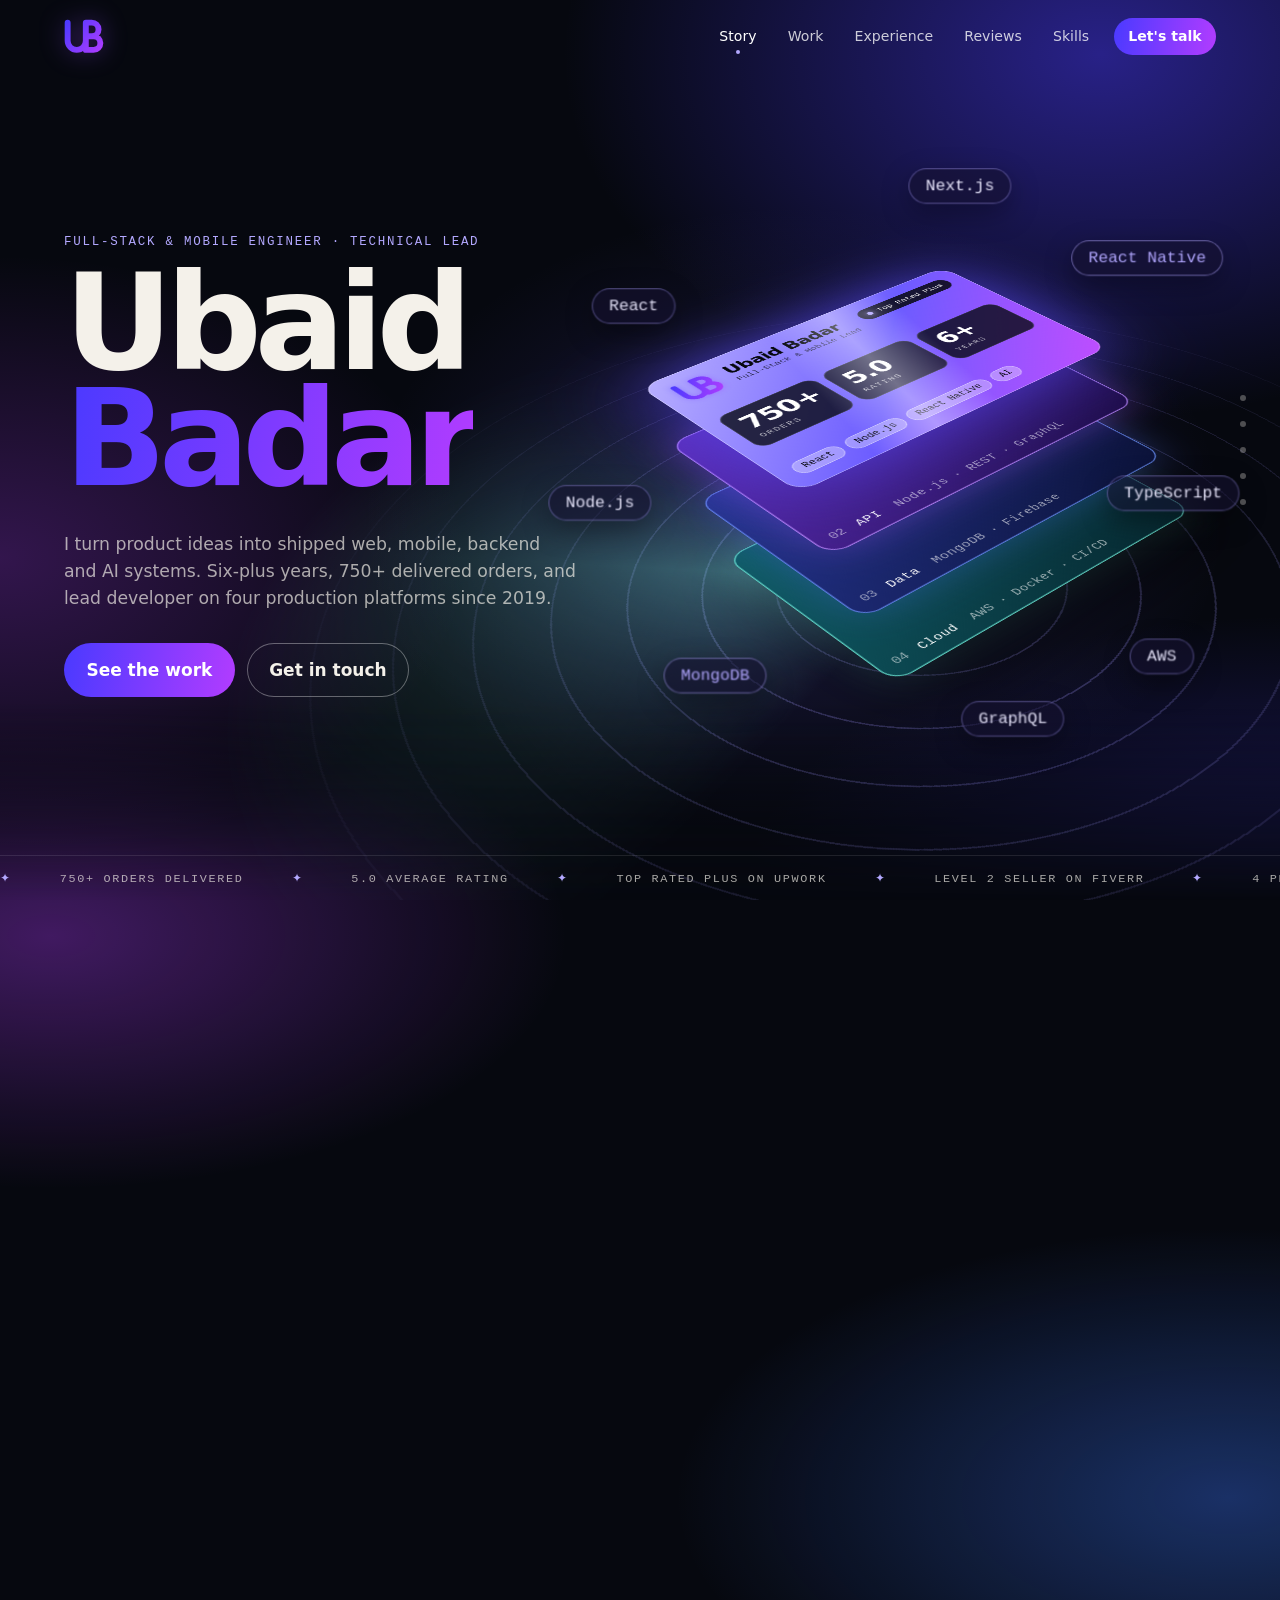
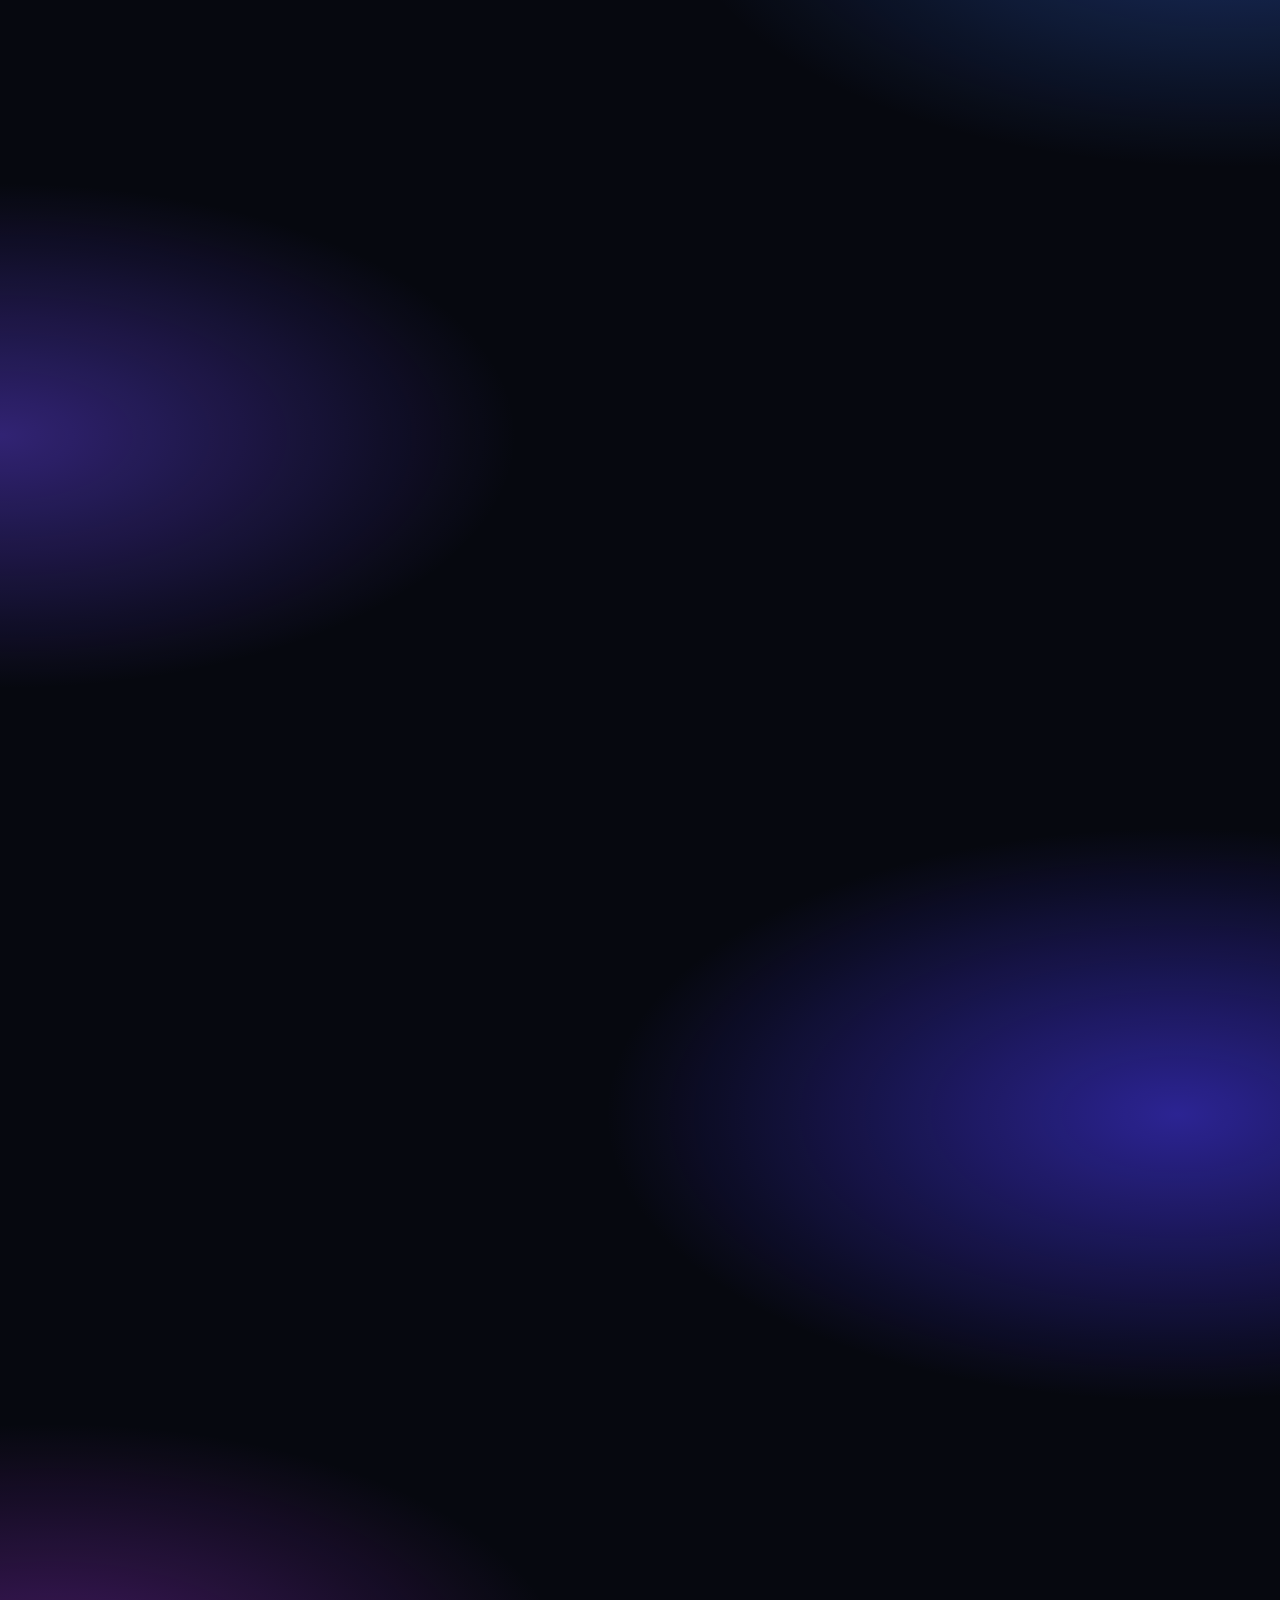
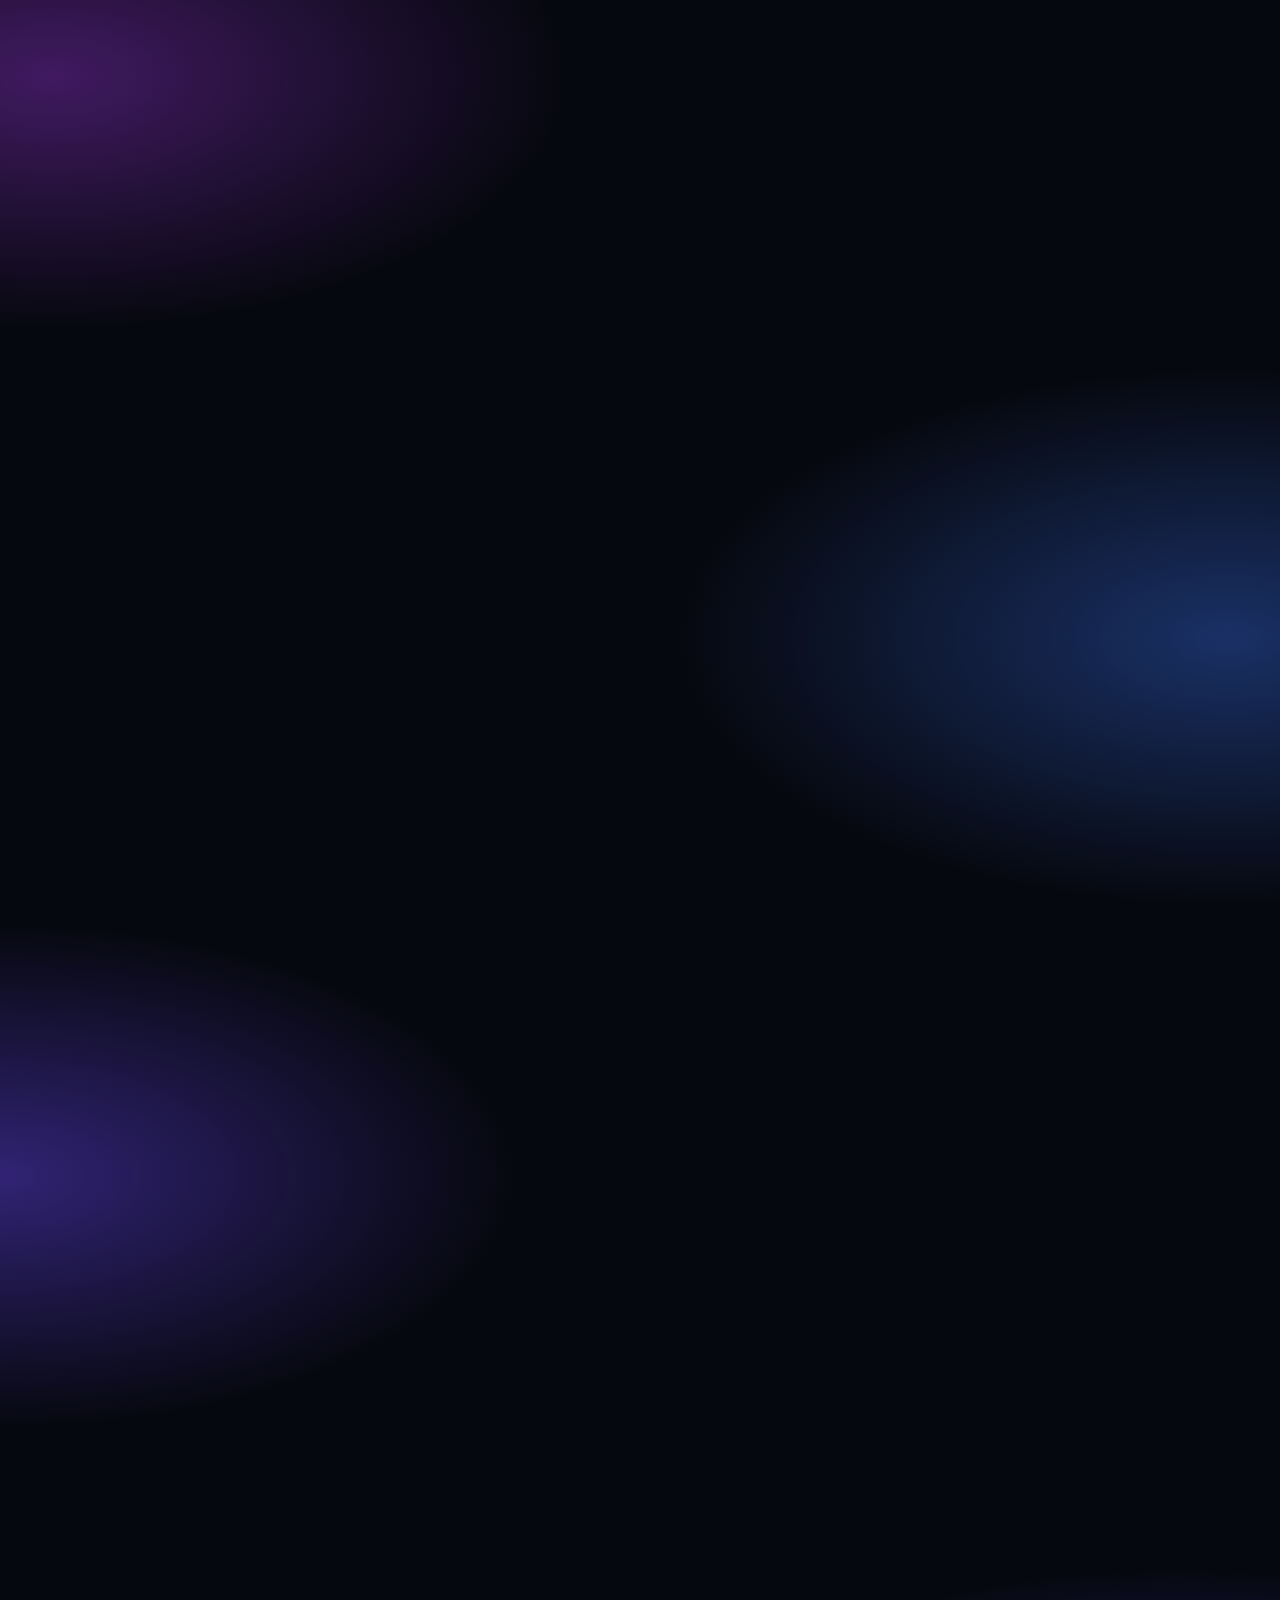
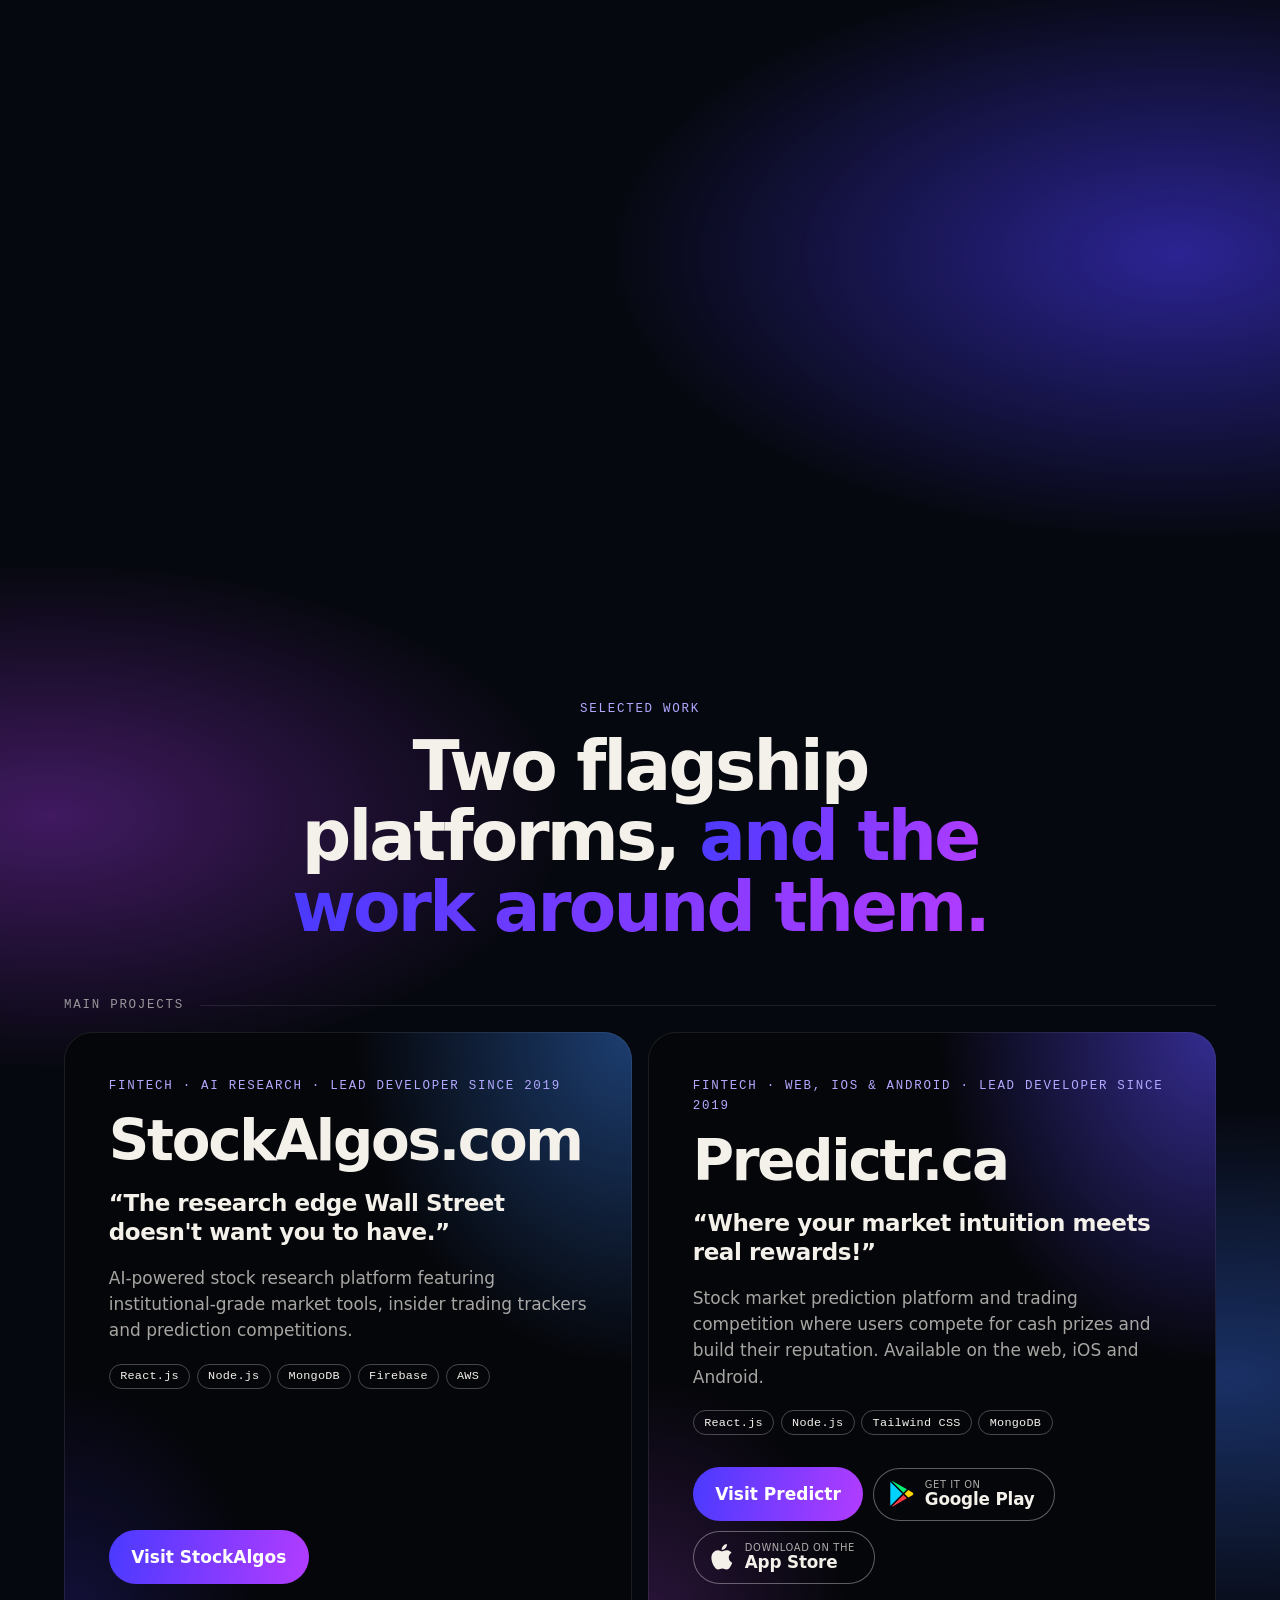
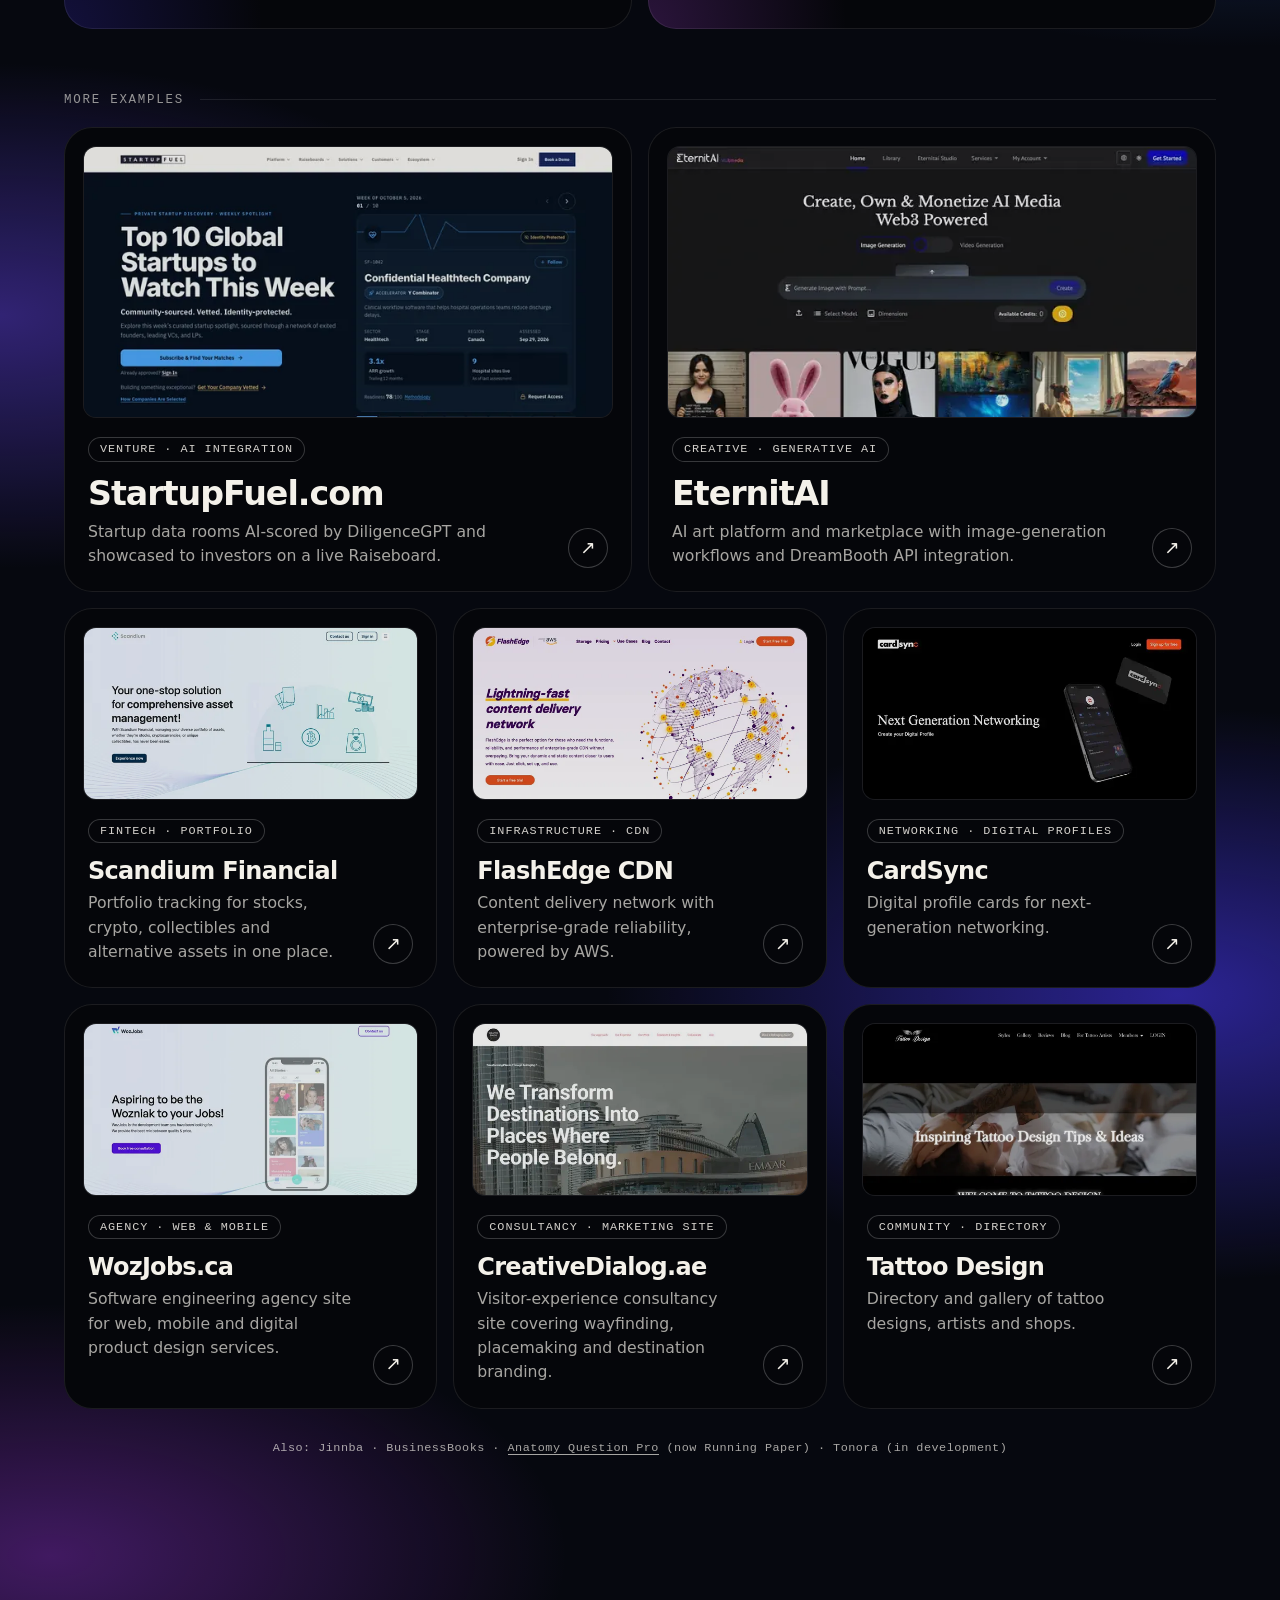
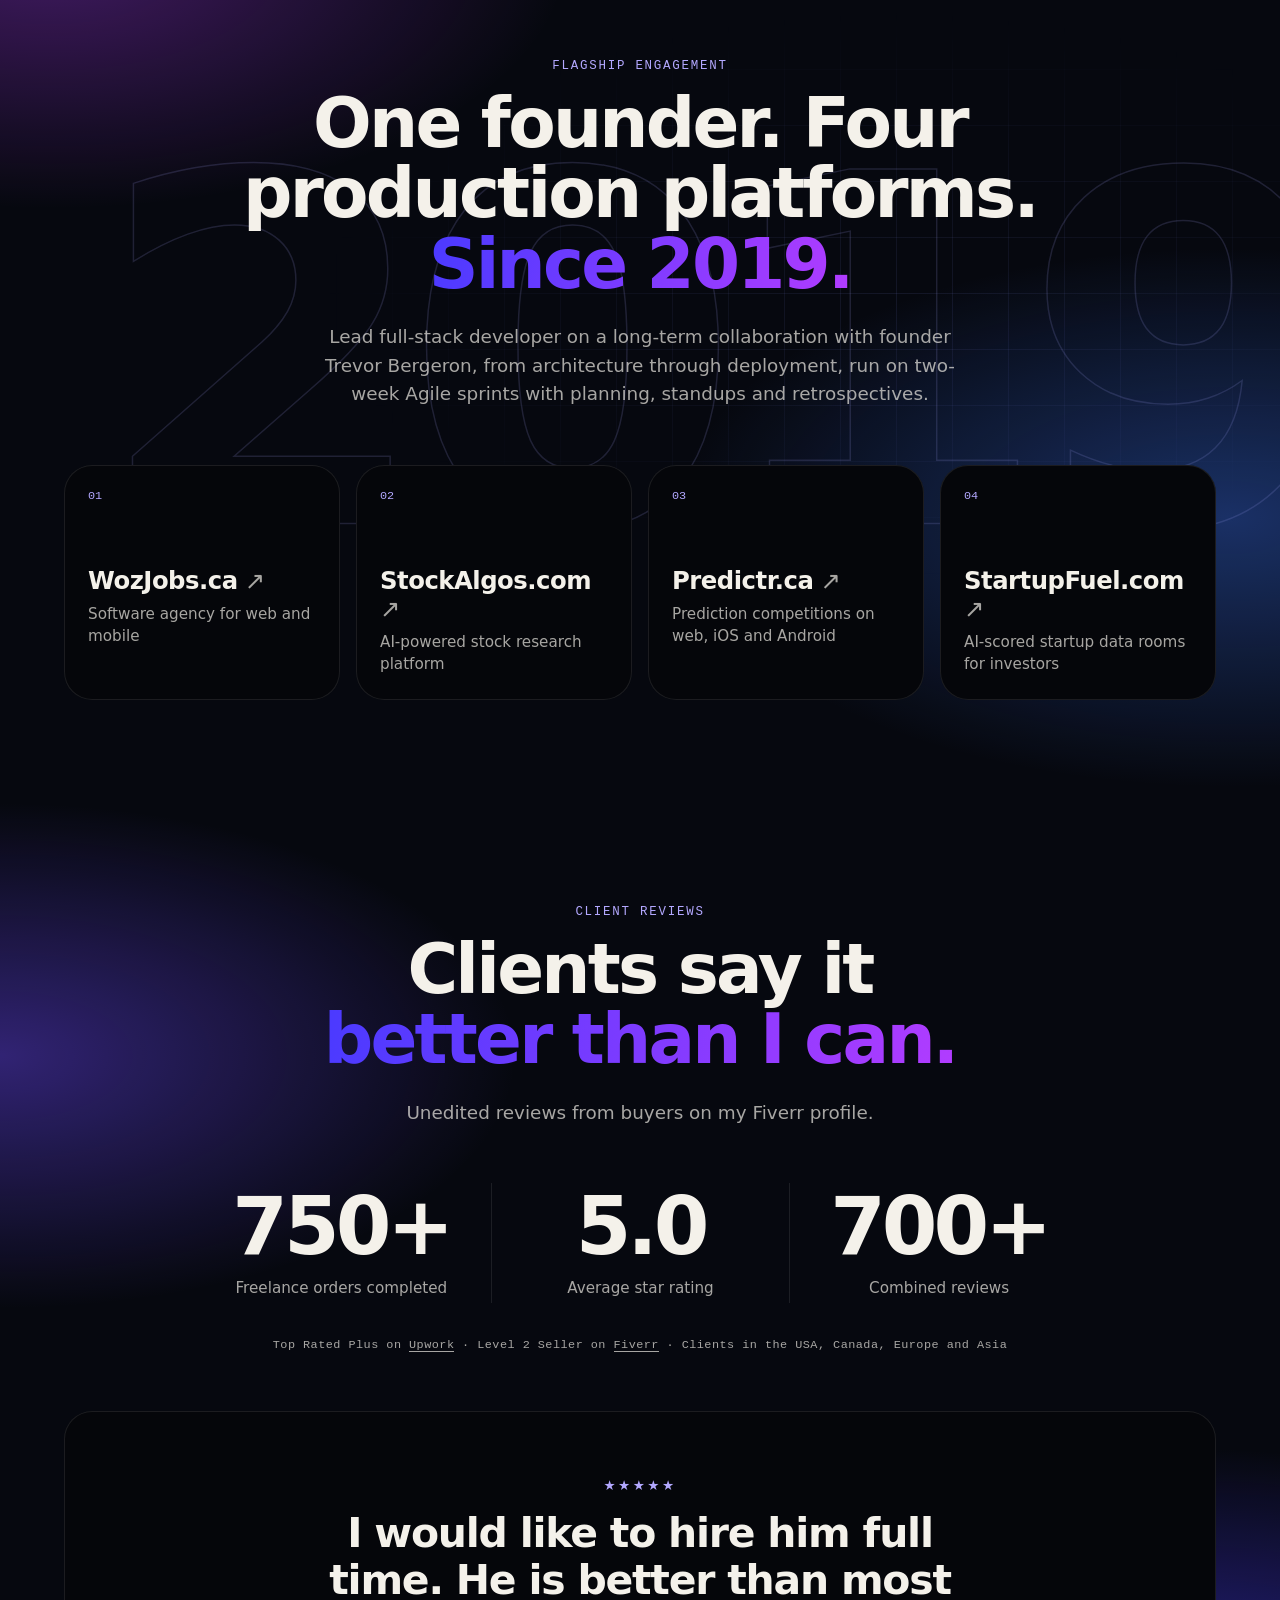
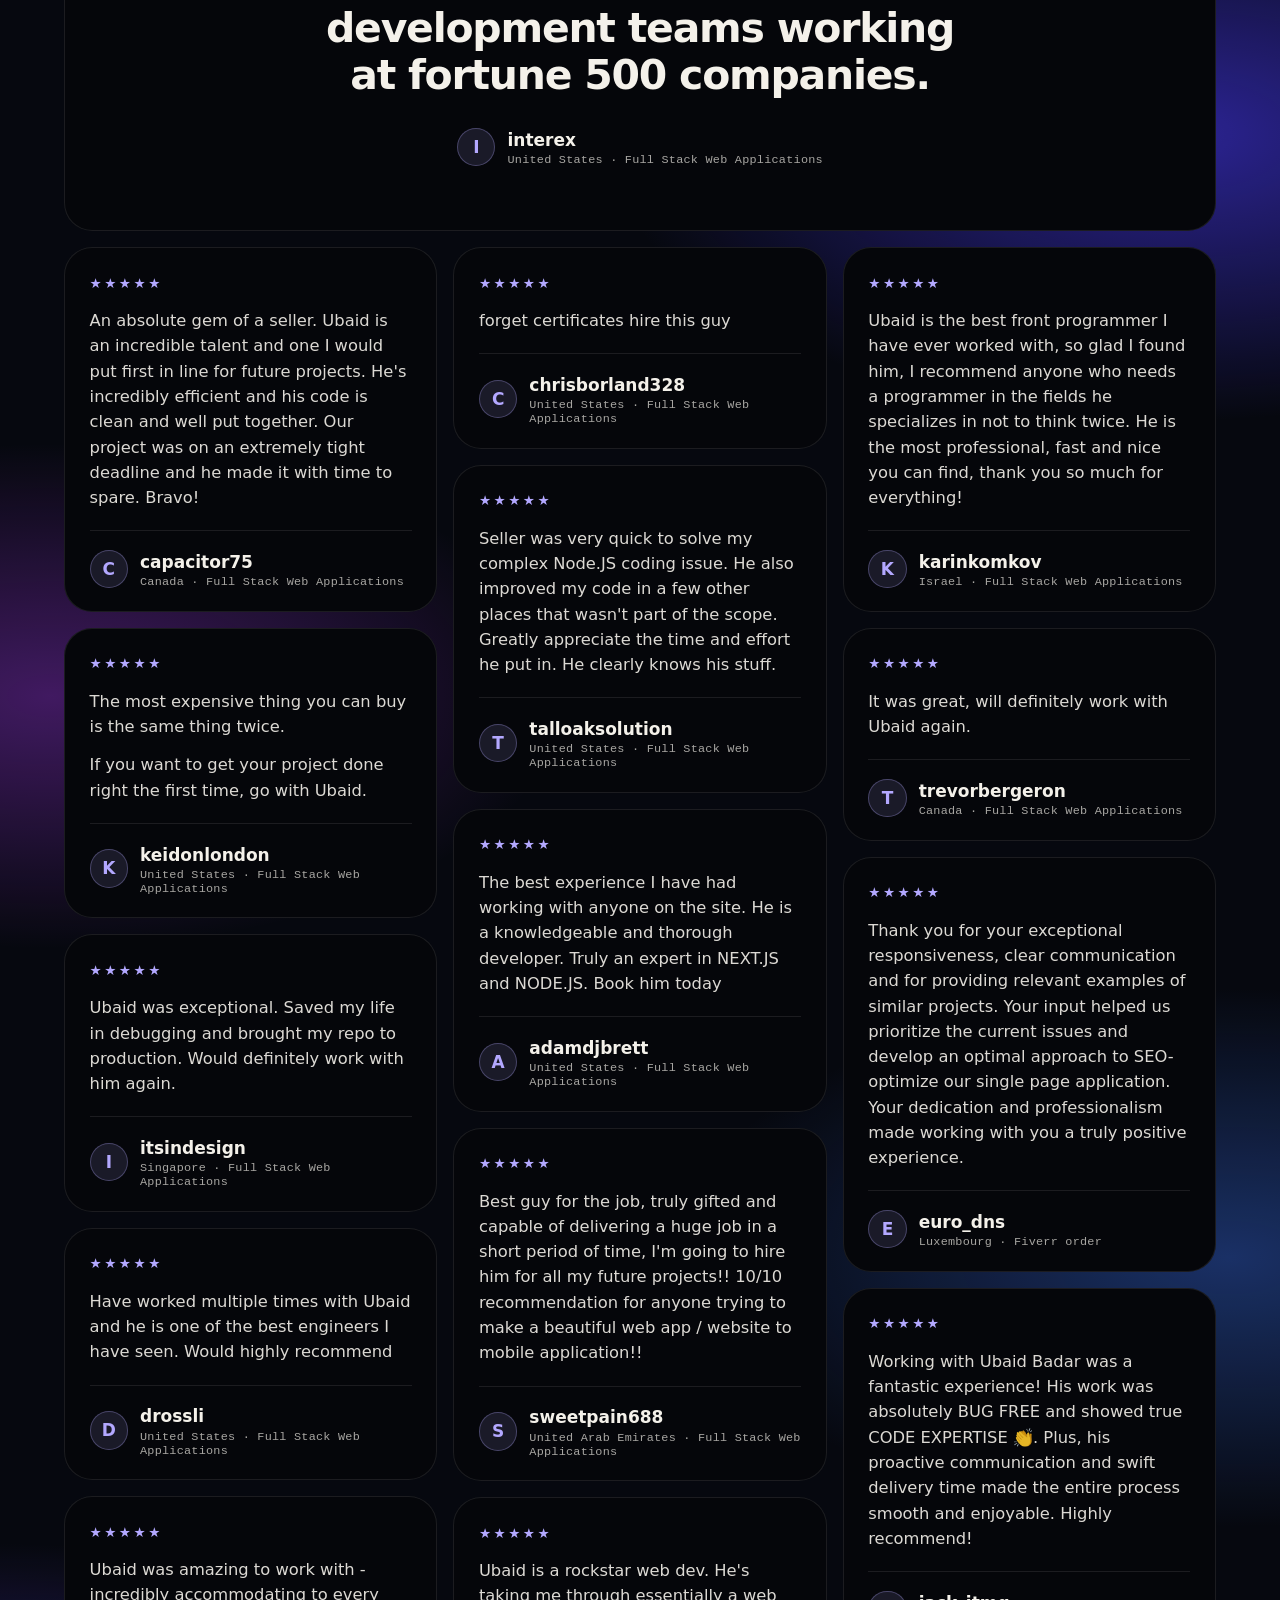
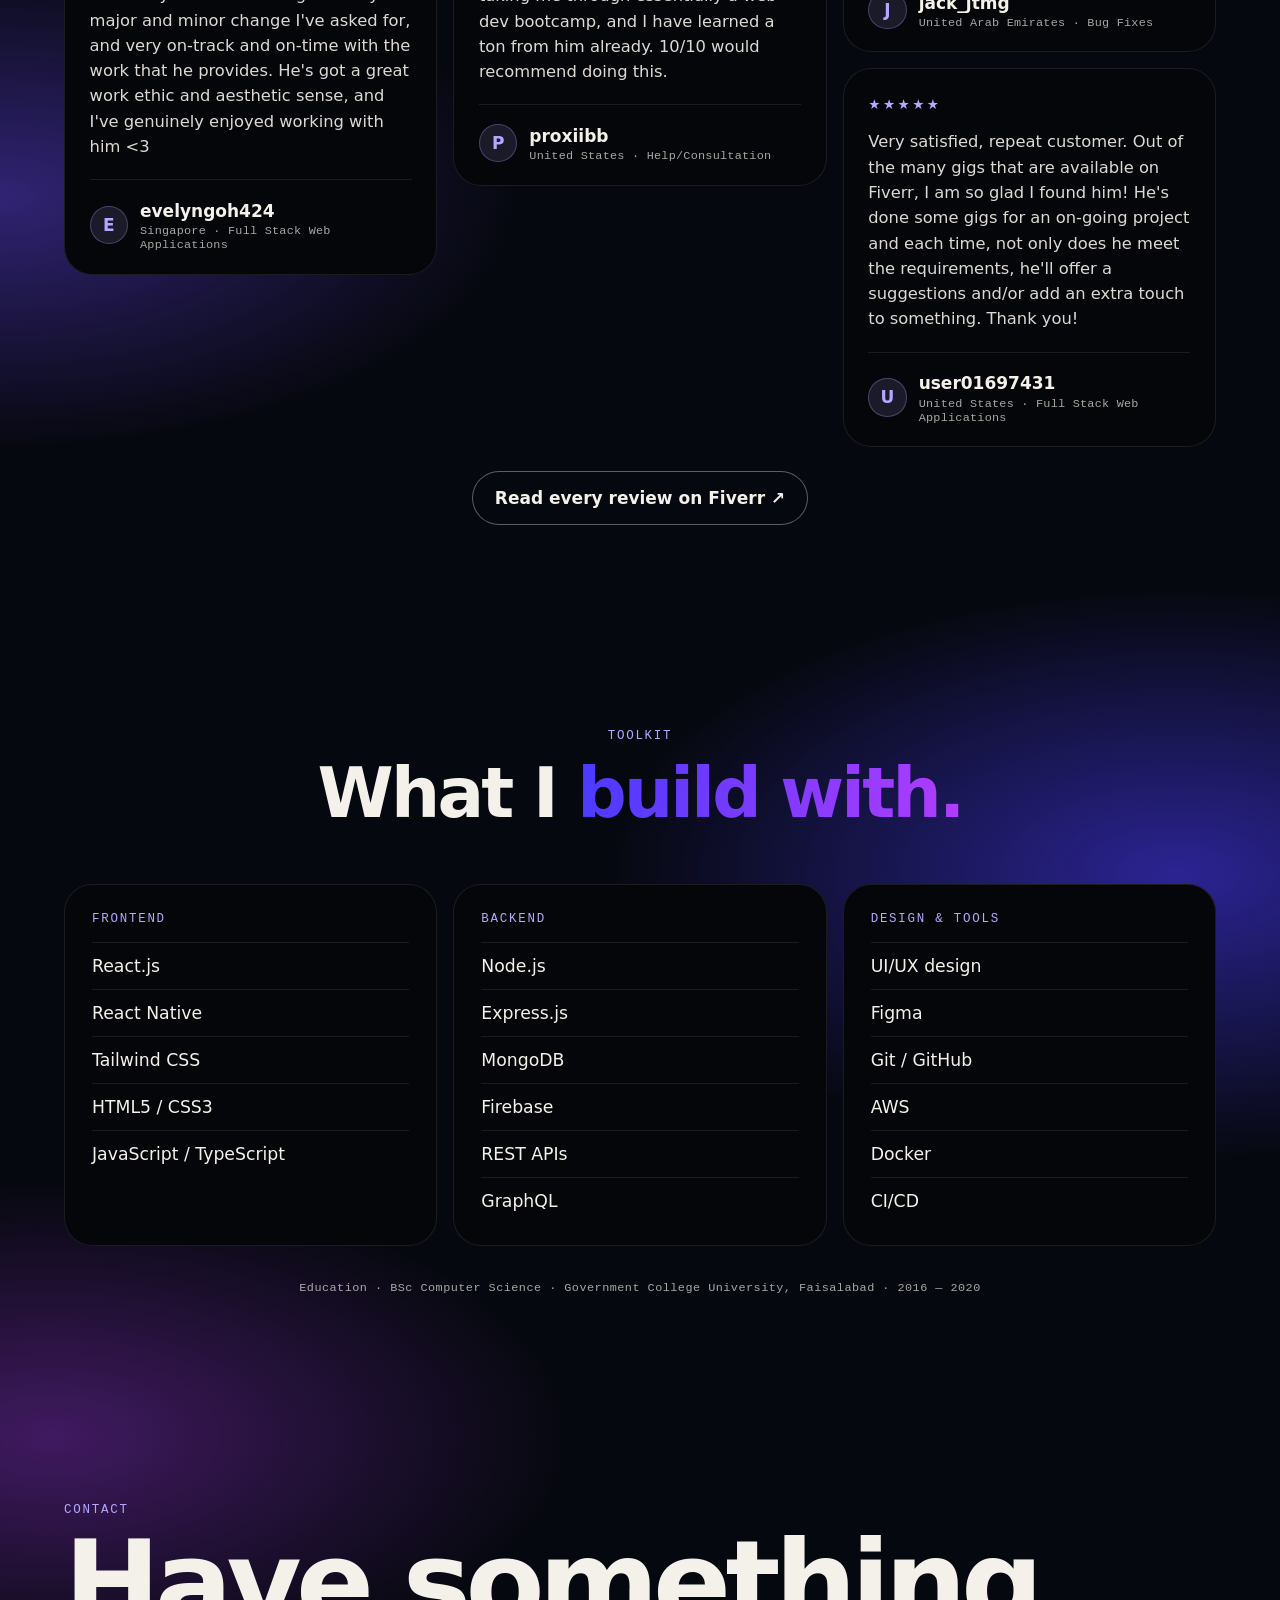
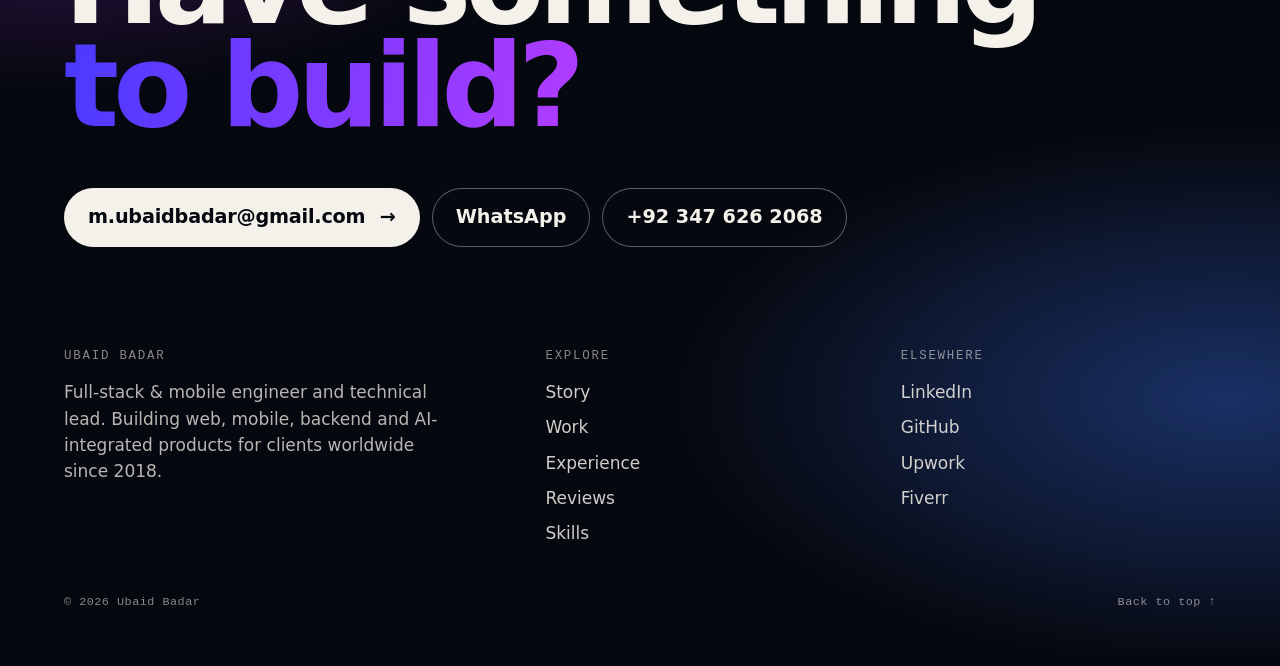
==== commit 179193c9: "feat: update navigation and styles for reviews section - Added 'reviews' target to navigation in mai" ====
--- a/public/index.html
+++ b/public/index.html
@@ -121,6 +121,7 @@
       <a href="#ch-1">Story</a>
       <a href="#work">Work</a>
       <a href="#engagement">Experience</a>
+      <a href="#reviews">Reviews</a>
       <a href="#skills">Skills</a>
       <a class="nav-cta" href="#contact">Let's talk</a>
     </nav>
@@ -348,76 +349,76 @@
       <h3 class="group">More examples</h3>
       <div class="examples">
         <article class="example">
-          <a class="frame" href="https://www.startupfuel.com/" target="_blank" rel="noopener">
+          <div class="frame">
             <img src="assets/shots/startupfuel-640.webp" srcset="assets/shots/startupfuel-640.webp 640w, assets/shots/startupfuel-960.webp 960w, assets/shots/startupfuel-1280.webp 1280w" sizes="(min-width: 1100px) 45vw, (min-width: 640px) 45vw, 92vw" width="640" height="360" loading="eager" fetchpriority="low" decoding="async" alt="StartupFuel homepage showing a weekly spotlight of vetted startups">
-          </a>
+          </div>
           <p class="proj-kind">Venture · AI integration</p>
-          <h4>StartupFuel.com</h4>
+          <h4><a href="https://www.startupfuel.com/" target="_blank" rel="noopener">StartupFuel.com</a></h4>
           <p>Startup data rooms AI-scored by DiligenceGPT and showcased to investors on a live Raiseboard.</p>
-          <a class="go" href="https://www.startupfuel.com/" target="_blank" rel="noopener" aria-label="Visit StartupFuel.com">↗</a>
-        </article>
-        <article class="example">
-          <a class="frame" href="https://www.eternitai.com/" target="_blank" rel="noopener">
+          <span class="go" aria-hidden="true">↗</span>
+        </article>
+        <article class="example">
+          <div class="frame">
             <img src="assets/shots/eternitai-640.webp" srcset="assets/shots/eternitai-640.webp 640w, assets/shots/eternitai-960.webp 960w, assets/shots/eternitai-1280.webp 1280w" sizes="(min-width: 1100px) 45vw, (min-width: 640px) 45vw, 92vw" width="640" height="360" loading="eager" fetchpriority="low" decoding="async" alt="EternitAI homepage with an image-generation prompt box and a gallery of generated artwork">
-          </a>
+          </div>
           <p class="proj-kind">Creative · Generative AI</p>
-          <h4>EternitAI</h4>
+          <h4><a href="https://www.eternitai.com/" target="_blank" rel="noopener">EternitAI</a></h4>
           <p>AI art platform and marketplace with image-generation workflows and DreamBooth API integration.</p>
-          <a class="go" href="https://www.eternitai.com/" target="_blank" rel="noopener" aria-label="Visit EternitAI">↗</a>
-        </article>
-        <article class="example">
-          <a class="frame" href="https://scandium.pro/" target="_blank" rel="noopener">
+          <span class="go" aria-hidden="true">↗</span>
+        </article>
+        <article class="example">
+          <div class="frame">
             <img src="assets/shots/scandium-640.webp" srcset="assets/shots/scandium-640.webp 640w, assets/shots/scandium-960.webp 960w, assets/shots/scandium-1280.webp 1280w" sizes="(min-width: 1100px) 30vw, (min-width: 640px) 45vw, 92vw" width="640" height="360" loading="eager" fetchpriority="low" decoding="async" alt="Scandium Financial homepage with an asset-management headline and illustration">
-          </a>
+          </div>
           <p class="proj-kind">Fintech · Portfolio</p>
-          <h4>Scandium Financial</h4>
+          <h4><a href="https://scandium.pro/" target="_blank" rel="noopener">Scandium Financial</a></h4>
           <p>Portfolio tracking for stocks, crypto, collectibles and alternative assets in one place.</p>
-          <a class="go" href="https://scandium.pro/" target="_blank" rel="noopener" aria-label="Visit Scandium Financial">↗</a>
-        </article>
-        <article class="example">
-          <a class="frame" href="https://flashedgecdn.com/" target="_blank" rel="noopener">
+          <span class="go" aria-hidden="true">↗</span>
+        </article>
+        <article class="example">
+          <div class="frame">
             <img src="assets/shots/flashedgecdn-640.webp" srcset="assets/shots/flashedgecdn-640.webp 640w, assets/shots/flashedgecdn-960.webp 960w, assets/shots/flashedgecdn-1280.webp 1280w" sizes="(min-width: 1100px) 30vw, (min-width: 640px) 45vw, 92vw" width="640" height="360" loading="eager" fetchpriority="low" decoding="async" alt="FlashEdge CDN homepage with a globe illustration of network locations">
-          </a>
+          </div>
           <p class="proj-kind">Infrastructure · CDN</p>
-          <h4>FlashEdge CDN</h4>
+          <h4><a href="https://flashedgecdn.com/" target="_blank" rel="noopener">FlashEdge CDN</a></h4>
           <p>Content delivery network with enterprise-grade reliability, powered by AWS.</p>
-          <a class="go" href="https://flashedgecdn.com/" target="_blank" rel="noopener" aria-label="Visit FlashEdge CDN">↗</a>
-        </article>
-        <article class="example">
-          <a class="frame" href="https://www.cardsync.co/" target="_blank" rel="noopener">
+          <span class="go" aria-hidden="true">↗</span>
+        </article>
+        <article class="example">
+          <div class="frame">
             <img src="assets/shots/cardsync-640.webp" srcset="assets/shots/cardsync-640.webp 640w, assets/shots/cardsync-960.webp 960w, assets/shots/cardsync-1280.webp 1280w" sizes="(min-width: 1100px) 30vw, (min-width: 640px) 45vw, 92vw" width="640" height="360" loading="eager" fetchpriority="low" decoding="async" alt="CardSync homepage showing a phone with a digital profile and a card">
-          </a>
+          </div>
           <p class="proj-kind">Networking · Digital profiles</p>
-          <h4>CardSync</h4>
+          <h4><a href="https://www.cardsync.co/" target="_blank" rel="noopener">CardSync</a></h4>
           <p>Digital profile cards for next-generation networking.</p>
-          <a class="go" href="https://www.cardsync.co/" target="_blank" rel="noopener" aria-label="Visit CardSync">↗</a>
-        </article>
-        <article class="example">
-          <a class="frame" href="https://wozjobs.ca/" target="_blank" rel="noopener">
+          <span class="go" aria-hidden="true">↗</span>
+        </article>
+        <article class="example">
+          <div class="frame">
             <img src="assets/shots/wozjobs-640.webp" srcset="assets/shots/wozjobs-640.webp 640w, assets/shots/wozjobs-960.webp 960w, assets/shots/wozjobs-1280.webp 1280w" sizes="(min-width: 1100px) 30vw, (min-width: 640px) 45vw, 92vw" width="640" height="360" loading="eager" fetchpriority="low" decoding="async" alt="WozJobs homepage with a mobile app preview">
-          </a>
+          </div>
           <p class="proj-kind">Agency · Web &amp; mobile</p>
-          <h4>WozJobs.ca</h4>
+          <h4><a href="https://wozjobs.ca/" target="_blank" rel="noopener">WozJobs.ca</a></h4>
           <p>Software engineering agency site for web, mobile and digital product design services.</p>
-          <a class="go" href="https://wozjobs.ca/" target="_blank" rel="noopener" aria-label="Visit WozJobs.ca">↗</a>
-        </article>
-        <article class="example">
-          <a class="frame" href="https://creativedialog.ae/" target="_blank" rel="noopener">
+          <span class="go" aria-hidden="true">↗</span>
+        </article>
+        <article class="example">
+          <div class="frame">
             <img src="assets/shots/creativedialog-640.webp" srcset="assets/shots/creativedialog-640.webp 640w, assets/shots/creativedialog-960.webp 960w, assets/shots/creativedialog-1280.webp 1280w" sizes="(min-width: 1100px) 30vw, (min-width: 640px) 45vw, 92vw" width="640" height="360" loading="eager" fetchpriority="low" decoding="async" alt="Creative Dialog homepage with a headline over a city destination photograph">
-          </a>
+          </div>
           <p class="proj-kind">Consultancy · Marketing site</p>
-          <h4>CreativeDialog.ae</h4>
+          <h4><a href="https://creativedialog.ae/" target="_blank" rel="noopener">CreativeDialog.ae</a></h4>
           <p>Visitor-experience consultancy site covering wayfinding, placemaking and destination branding.</p>
-          <a class="go" href="https://creativedialog.ae/" target="_blank" rel="noopener" aria-label="Visit CreativeDialog.ae">↗</a>
-        </article>
-        <article class="example">
-          <a class="frame" href="https://tattoodesign.com/" target="_blank" rel="noopener">
+          <span class="go" aria-hidden="true">↗</span>
+        </article>
+        <article class="example">
+          <div class="frame">
             <img src="assets/shots/tattoodesign-640.webp" srcset="assets/shots/tattoodesign-640.webp 640w, assets/shots/tattoodesign-960.webp 960w, assets/shots/tattoodesign-1280.webp 1280w" sizes="(min-width: 1100px) 30vw, (min-width: 640px) 45vw, 92vw" width="640" height="360" loading="eager" fetchpriority="low" decoding="async" alt="Tattoo Design homepage with a hero photograph and site navigation">
-          </a>
+          </div>
           <p class="proj-kind">Community · Directory</p>
-          <h4>Tattoo Design</h4>
+          <h4><a href="https://tattoodesign.com/" target="_blank" rel="noopener">Tattoo Design</a></h4>
           <p>Directory and gallery of tattoo designs, artists and shops.</p>
-          <a class="go" href="https://tattoodesign.com/" target="_blank" rel="noopener" aria-label="Visit Tattoo Design">↗</a>
+          <span class="go" aria-hidden="true">↗</span>
         </article>
       </div>
 
@@ -426,26 +427,116 @@
 
     <!-- ============ Flagship engagement ============ -->
     <section class="engage" id="engagement">
-      <div class="engage-bg" aria-hidden="true"><i class="glow g1"></i><i class="glow g2"></i><span class="ghost">2019</span></div>
+      <div class="engage-bg" aria-hidden="true"><span class="ghost">2019</span></div>
       <header class="sec-head">
         <p class="num">Flagship engagement</p>
         <h2>One founder. Four production platforms. <span class="hl">Since 2019.</span></h2>
         <p class="sec-lede">Lead full-stack developer on a long-term collaboration with founder Trevor Bergeron, from architecture through deployment, run on two-week Agile sprints with planning, standups and retrospectives.</p>
       </header>
-      <div class="line" aria-hidden="true"><span></span></div>
       <ol class="platforms">
-        <li><span>01</span>WozJobs.ca</li>
-        <li><span>02</span>StockAlgos.com</li>
-        <li><span>03</span>Predictr.ca</li>
-        <li><span>04</span>StartupFuel.com</li>
+        <li><a href="https://wozjobs.ca/" target="_blank" rel="noopener"><span>01</span><b>WozJobs.ca</b><i>Software agency for web and mobile</i></a></li>
+        <li><a href="https://stockalgos.com/" target="_blank" rel="noopener"><span>02</span><b>StockAlgos.com</b><i>AI-powered stock research platform</i></a></li>
+        <li><a href="https://predictr.ca/" target="_blank" rel="noopener"><span>03</span><b>Predictr.ca</b><i>Prediction competitions on web, iOS and Android</i></a></li>
+        <li><a href="https://www.startupfuel.com/" target="_blank" rel="noopener"><span>04</span><b>StartupFuel.com</b><i>AI-scored startup data rooms for investors</i></a></li>
       </ol>
+    </section>
+
+    <!-- ============ Reviews ============ -->
+    <section class="reviews" id="reviews">
+      <header class="sec-head">
+        <p class="num">Client reviews</p>
+        <h2>Clients say it <span class="hl">better than I can.</span></h2>
+        <p class="sec-lede">Unedited reviews from buyers on my Fiverr profile.</p>
+      </header>
       <dl class="stats">
         <div><dt>Freelance orders completed</dt><dd data-count="750" data-suffix="+">750+</dd></div>
         <div><dt>Average star rating</dt><dd data-count="5" data-decimals="1">5.0</dd></div>
         <div><dt>Combined reviews</dt><dd data-count="700" data-suffix="+">700+</dd></div>
-        <div><dt>Regions served</dt><dd data-count="4">4</dd></div>
       </dl>
-      <p class="fine">Top Rated Plus on <a href="https://www.upwork.com/freelancers/~019cc877390ea625e9" target="_blank" rel="noopener">Upwork</a> · Level 2 Seller on <a href="https://www.fiverr.com/ubaidbadar333" target="_blank" rel="noopener">Fiverr</a> · USA, Canada, Europe and Asia</p>
+      <p class="fine">Top Rated Plus on <a href="https://www.upwork.com/freelancers/~019cc877390ea625e9" target="_blank" rel="noopener">Upwork</a> · Level 2 Seller on <a href="https://www.fiverr.com/ubaidbadar333" target="_blank" rel="noopener">Fiverr</a> · Clients in the USA, Canada, Europe and Asia</p>
+        <figure class="quote quote-lead">
+          <p class="stars" aria-label="Rated 5 out of 5">★★★★★</p>
+          <blockquote><p>I would like to hire him full time. He is better than most development teams working at fortune 500 companies.</p></blockquote>
+          <figcaption><span class="av" aria-hidden="true">I</span><span><b>interex</b><i>United States · Full Stack Web Applications</i></span></figcaption>
+        </figure>
+      <div class="quotes">
+        <figure class="quote">
+          <p class="stars" aria-label="Rated 5 out of 5">★★★★★</p>
+          <blockquote><p>An absolute gem of a seller. Ubaid is an incredible talent and one I would put first in line for future projects. He&#x27;s incredibly efficient and his code is clean and well put together. Our project was on an extremely tight deadline and he made it with time to spare. Bravo!</p></blockquote>
+          <figcaption><span class="av" aria-hidden="true">C</span><span><b>capacitor75</b><i>Canada · Full Stack Web Applications</i></span></figcaption>
+        </figure>
+        <figure class="quote">
+          <p class="stars" aria-label="Rated 5 out of 5">★★★★★</p>
+          <blockquote><p>The most expensive thing you can buy is the same thing twice.</p><p>If you want to get your project done right the first time, go with Ubaid.</p></blockquote>
+          <figcaption><span class="av" aria-hidden="true">K</span><span><b>keidonlondon</b><i>United States · Full Stack Web Applications</i></span></figcaption>
+        </figure>
+        <figure class="quote">
+          <p class="stars" aria-label="Rated 5 out of 5">★★★★★</p>
+          <blockquote><p>Ubaid was exceptional. Saved my life in debugging and brought my repo to production. Would definitely work with him again.</p></blockquote>
+          <figcaption><span class="av" aria-hidden="true">I</span><span><b>itsindesign</b><i>Singapore · Full Stack Web Applications</i></span></figcaption>
+        </figure>
+        <figure class="quote">
+          <p class="stars" aria-label="Rated 5 out of 5">★★★★★</p>
+          <blockquote><p>Have worked multiple times with Ubaid and he is one of the best engineers I have seen. Would highly recommend</p></blockquote>
+          <figcaption><span class="av" aria-hidden="true">D</span><span><b>drossli</b><i>United States · Full Stack Web Applications</i></span></figcaption>
+        </figure>
+        <figure class="quote">
+          <p class="stars" aria-label="Rated 5 out of 5">★★★★★</p>
+          <blockquote><p>Ubaid was amazing to work with - incredibly accommodating to every major and minor change I&#x27;ve asked for, and very on-track and on-time with the work that he provides. He&#x27;s got a great work ethic and aesthetic sense, and I&#x27;ve genuinely enjoyed working with him &lt;3</p></blockquote>
+          <figcaption><span class="av" aria-hidden="true">E</span><span><b>evelyngoh424</b><i>Singapore · Full Stack Web Applications</i></span></figcaption>
+        </figure>
+        <figure class="quote">
+          <p class="stars" aria-label="Rated 5 out of 5">★★★★★</p>
+          <blockquote><p>forget certificates hire this guy</p></blockquote>
+          <figcaption><span class="av" aria-hidden="true">C</span><span><b>chrisborland328</b><i>United States · Full Stack Web Applications</i></span></figcaption>
+        </figure>
+        <figure class="quote">
+          <p class="stars" aria-label="Rated 5 out of 5">★★★★★</p>
+          <blockquote><p>Seller was very quick to solve my complex Node.JS coding issue. He also improved my code in a few other places that wasn&#x27;t part of the scope. Greatly appreciate the time and effort he put in. He clearly knows his stuff.</p></blockquote>
+          <figcaption><span class="av" aria-hidden="true">T</span><span><b>talloaksolution</b><i>United States · Full Stack Web Applications</i></span></figcaption>
+        </figure>
+        <figure class="quote">
+          <p class="stars" aria-label="Rated 5 out of 5">★★★★★</p>
+          <blockquote><p>The best experience I have had working with anyone on the site. He is a knowledgeable and thorough developer. Truly an expert in NEXT.JS and NODE.JS. Book him today</p></blockquote>
+          <figcaption><span class="av" aria-hidden="true">A</span><span><b>adamdjbrett</b><i>United States · Full Stack Web Applications</i></span></figcaption>
+        </figure>
+        <figure class="quote">
+          <p class="stars" aria-label="Rated 5 out of 5">★★★★★</p>
+          <blockquote><p>Best guy for the job, truly gifted and capable of delivering a huge job in a short period of time, I&#x27;m going to hire him for all my future projects!! 10/10 recommendation for anyone trying to make a beautiful web app / website to mobile application!!</p></blockquote>
+          <figcaption><span class="av" aria-hidden="true">S</span><span><b>sweetpain688</b><i>United Arab Emirates · Full Stack Web Applications</i></span></figcaption>
+        </figure>
+        <figure class="quote">
+          <p class="stars" aria-label="Rated 5 out of 5">★★★★★</p>
+          <blockquote><p>Ubaid is a rockstar web dev. He&#x27;s taking me through essentially a web dev bootcamp, and I have learned a ton from him already. 10/10 would recommend doing this.</p></blockquote>
+          <figcaption><span class="av" aria-hidden="true">P</span><span><b>proxiibb</b><i>United States · Help/Consultation</i></span></figcaption>
+        </figure>
+        <figure class="quote">
+          <p class="stars" aria-label="Rated 5 out of 5">★★★★★</p>
+          <blockquote><p>Ubaid is the best front programmer I have ever worked with, so glad I found him, I recommend anyone who needs a programmer in the fields he specializes in not to think twice. He is the most professional, fast and nice you can find, thank you so much for everything!</p></blockquote>
+          <figcaption><span class="av" aria-hidden="true">K</span><span><b>karinkomkov</b><i>Israel · Full Stack Web Applications</i></span></figcaption>
+        </figure>
+        <figure class="quote">
+          <p class="stars" aria-label="Rated 5 out of 5">★★★★★</p>
+          <blockquote><p>It was great, will definitely work with Ubaid again.</p></blockquote>
+          <figcaption><span class="av" aria-hidden="true">T</span><span><b>trevorbergeron</b><i>Canada · Full Stack Web Applications</i></span></figcaption>
+        </figure>
+        <figure class="quote">
+          <p class="stars" aria-label="Rated 5 out of 5">★★★★★</p>
+          <blockquote><p>Thank you for your exceptional responsiveness, clear communication and for providing relevant examples of similar projects. Your input helped us prioritize the current issues and develop an optimal approach to SEO-optimize our single page application. Your dedication and professionalism made working with you a truly positive experience.</p></blockquote>
+          <figcaption><span class="av" aria-hidden="true">E</span><span><b>euro_dns</b><i>Luxembourg · Fiverr order</i></span></figcaption>
+        </figure>
+        <figure class="quote">
+          <p class="stars" aria-label="Rated 5 out of 5">★★★★★</p>
+          <blockquote><p>Working with Ubaid Badar was a fantastic experience! His work was absolutely BUG FREE and showed true CODE EXPERTISE 👏. Plus, his proactive communication and swift delivery time made the entire process smooth and enjoyable. Highly recommend!</p></blockquote>
+          <figcaption><span class="av" aria-hidden="true">J</span><span><b>jack_jtmg</b><i>United Arab Emirates · Bug Fixes</i></span></figcaption>
+        </figure>
+        <figure class="quote">
+          <p class="stars" aria-label="Rated 5 out of 5">★★★★★</p>
+          <blockquote><p>Very satisfied, repeat customer.  Out of the many gigs that are available on Fiverr, I am so glad I found him! He&#x27;s done some gigs for an on-going project and each time, not only does he meet the requirements, he&#x27;ll offer a suggestions and/or add an extra touch to something. Thank you!</p></blockquote>
+          <figcaption><span class="av" aria-hidden="true">U</span><span><b>user01697431</b><i>United States · Full Stack Web Applications</i></span></figcaption>
+        </figure>
+      </div>
+      <p class="actions-center"><a class="btn btn-ghost" href="https://www.fiverr.com/ubaidbadar333" target="_blank" rel="noopener">Read every review on Fiverr ↗</a></p>
     </section>
 
     <!-- ============ Skills ============ -->
@@ -467,11 +558,8 @@
           <h3>Design &amp; tools</h3>
           <ul><li>UI/UX design</li><li>Figma</li><li>Git / GitHub</li><li>AWS</li><li>Docker</li><li>CI/CD</li></ul>
         </div>
-        <div>
-          <h3>Education</h3>
-          <ul><li>BSc Computer Science</li><li>Government College University, Faisalabad</li><li>2016 — 2020</li></ul>
-        </div>
-      </div>
+      </div>
+      <p class="fine">Education · BSc Computer Science · Government College University, Faisalabad · 2016 — 2020</p>
     </section>
   </main>
 
@@ -496,6 +584,7 @@
           <li><a href="#ch-1">Story</a></li>
           <li><a href="#work">Work</a></li>
           <li><a href="#engagement">Experience</a></li>
+          <li><a href="#reviews">Reviews</a></li>
           <li><a href="#skills">Skills</a></li>
         </ul>
       </nav>
--- a/public/styles.css
+++ b/public/styles.css
@@ -17,7 +17,8 @@
 
   /* Page gutter; beyond 90rem the content column stops growing. */
   --gutter: max(clamp(1.25rem, 5vw, 5rem), calc((100vw - 90rem) / 2));
-  --section: clamp(6rem, 11vw, 10rem); /* block padding of every full section */
+  --section: clamp(4.5rem, 8vw, 7rem); /* padding above and below every section; the same value separates the footer links */
+  --fade: clamp(8rem, 22vh, 16rem);    /* distance over which a section backdrop fades in and out */
 
   /* Radius scale. The 3D scene keeps its own px radii: it is a fixed design box scaled as a whole. */
   --r-sm: 8px;
@@ -74,6 +75,7 @@
   transition: transform .25s var(--ease), filter .25s, background-color .25s, box-shadow .25s;
 }
 .btn:hover { transform: translateY(-2px); filter: brightness(1.12); }
+.btn:active { transform: translateY(0) scale(.98); transition-duration: .08s; }
 .btn-ghost { background: transparent; color: inherit; box-shadow: inset 0 0 0 1px rgba(255,255,255,.35); }
 .btn-ghost:hover { background: rgba(255,255,255,.1); filter: none; }
 
@@ -87,10 +89,12 @@
     padding .5s var(--ease), background .4s, box-shadow .4s, color .4s;
 }
 .nav.is-stuck {
-  top: .75rem; left: max(.75rem, calc(50% - 25rem)); right: max(.75rem, calc(50% - 25rem));
+  top: .75rem; left: max(.75rem, calc(50% - 27rem)); right: max(.75rem, calc(50% - 27rem));
   padding: .45rem .67rem 0.45rem 0.5rem;
-  background: rgba(255,255,255,.1); -webkit-backdrop-filter: blur(.5rem); backdrop-filter: blur(.5rem);
-  box-shadow: inset 0 0 0 1px rgba(255,255,255,.2), 0 14px 40px rgba(0,0,0,.25);
+  /* Dark glass: whatever scrolls underneath (a white screenshot included) is dimmed and blurred
+     enough that the links keep their contrast. */
+  background: rgba(10,11,22,.8); -webkit-backdrop-filter: blur(1.25rem) saturate(1.5); backdrop-filter: blur(1.25rem) saturate(1.5);
+  box-shadow: inset 0 0 0 1px rgba(255,255,255,.14), 0 14px 40px rgba(0,0,0,.35);
 }
 /* Page progress: a ring that fills around the UB mark as you scroll. */
 @property --p { syntax: "<number>"; inherits: false; initial-value: 0; }
@@ -138,10 +142,11 @@
 /* ---------- Story: static baseline (no JS / reduced motion) ---------- */
 .story {
   --fg: var(--cream); --muted: rgba(244,241,234,.68);
-  position: relative; background: var(--ink);
+  position: relative;
 }
 .stage { position: relative; min-height: 100svh; overflow: hidden; display: flex; }
 .bgs, .bg { position: absolute; inset: 0; }
+.bgs { -webkit-mask-image: linear-gradient(#000 calc(100% - var(--fade)), transparent); mask-image: linear-gradient(#000 calc(100% - var(--fade)), transparent); }
 .bg { opacity: 0; }
 /* Story backdrops use the same recipe as the rest of the site: colour glows on the near-black canvas.
    Each chapter keeps its own tint, so the backdrop still shifts as the story moves on. */
@@ -407,7 +412,7 @@
   .motion .step h2 { font-size: clamp(1.8rem, 8vw, 2.6rem); }
   .motion .step p { font-size: .98rem; }
   .motion .rail { right: .1rem; top: 30%; }
-  .nav nav a:nth-child(3), .nav nav a:nth-child(4) { display: none; }
+  .nav nav a:nth-child(3), .nav nav a:nth-child(4), .nav nav a:nth-child(5) { display: none; }
   .facts { gap: 1.4rem; margin-top: 1.1rem; }
   .facts b { font-size: 1.7rem; }
 }
@@ -424,21 +429,28 @@
 /* ---------- Sections after the story ----------
    One dark canvas. Sections are told apart by colour glows behind them, and all content
    sits in near-black rounded cards arranged in grids. */
-.work, .engage, .skills, .contact { position: relative; isolation: isolate; overflow: hidden; padding: var(--section) var(--gutter); }
-.work::before, .skills::before, .contact::before { content: ""; position: absolute; inset: 0; z-index: -1; }
-.work::before {
-  background:
-    radial-gradient(60% 24% at 88% 2%, rgba(74,58,255,.45), transparent 70%),
-    radial-gradient(55% 26% at 0% 42%, rgba(178,60,255,.24), transparent 70%),
-    radial-gradient(60% 26% at 100% 96%, rgba(74,58,255,.32), transparent 70%);
-}
-.skills::before {
-  background:
-    radial-gradient(55% 60% at 10% 15%, rgba(178,60,255,.26), transparent 70%),
-    radial-gradient(55% 60% at 100% 95%, rgba(74,58,255,.36), transparent 70%);
-}
-
-.sec-head { max-width: 58rem; margin: 0 auto clamp(2.5rem, 6vw, 4.5rem); text-align: center; }
+.work, .engage, .reviews, .skills, .contact {
+  position: relative; isolation: isolate; overflow: hidden; padding: var(--section) var(--gutter);
+  scroll-margin-top: 2.5rem; /* anchor jumps leave the section label clear of the floating header */
+}
+
+
+/* Page backdrop. The glows are laid down the full length of the page and scroll with it, alternating
+   sides and hues (violet, magenta, blue). They are NOT tied to sections: a glow can sit across a
+   section boundary, so there is never an edge where one section's colour stops and the next begins,
+   and each stretch of the page still has its own colour. Each glow dies out inside its tile, so the
+   tile repeats without a seam. */
+body { position: relative; }
+body::before {
+  content: ""; position: absolute; inset: 0; z-index: -1; pointer-events: none;
+  background:
+    radial-gradient(62% 17% at 92% 16%, rgba(74,58,255,.55), transparent 72%),
+    radial-gradient(56% 15% at 4% 40%, rgba(178,60,255,.34), transparent 72%),
+    radial-gradient(60% 16% at 96% 64%, rgba(61,120,255,.36), transparent 72%),
+    radial-gradient(56% 15% at 0% 87%, rgba(108,72,255,.42), transparent 72%);
+  background-size: 100% 260vh; background-repeat: repeat-y;
+}
+.sec-head { max-width: 58rem; margin: 0 auto clamp(2.25rem, 4.5vw, 3.5rem); text-align: center; }
 .sec-head h2 { margin-top: .9rem; font-size: clamp(2.2rem, 5.4vw, 4.75rem); line-height: 1.02; letter-spacing: -.04em; text-wrap: balance; }
 .sec-lede { max-width: 42rem; margin: 1.5rem auto 0; font-size: 1.15rem; color: var(--dim); }
 /* Two-tone headlines: one phrase picked out in the brand gradient */
@@ -448,7 +460,7 @@
 }
 
 /* The card: shared by every block below */
-.feature, .example, .platforms li, .stats div, .skill-grid > div {
+.feature, .example, .platforms li, .skill-grid > div, .quote {
   background: var(--card); border-radius: var(--r-lg); box-shadow: inset 0 0 0 1px var(--line);
 }
 
@@ -459,21 +471,14 @@
 }
 
 /* Screenshot frame */
-.frame { display: block; overflow: hidden; border-radius: var(--r-md); background: #0b0d16; box-shadow: 0 0 0 1px var(--line); }
-.frame::before {
-  content: ""; display: block; height: 28px; background:
-    radial-gradient(circle at 18px 14px, rgba(255,255,255,.24) 4px, transparent 4.5px),
-    radial-gradient(circle at 33px 14px, rgba(255,255,255,.24) 4px, transparent 4.5px),
-    radial-gradient(circle at 48px 14px, rgba(255,255,255,.24) 4px, transparent 4.5px), #14161f;
-}
-.frame img { width: 100%; }
+.frame { display: block; overflow: hidden; background: #0b0d16; box-shadow: 0 0 0 1px var(--line); }
 
 /* Group label with a rule running to the edge */
 .group {
-  display: flex; align-items: center; gap: 1rem; margin: clamp(3.5rem, 8vw, 6rem) 0 1.75rem;
+  display: flex; align-items: center; gap: 1rem; margin: clamp(2.5rem, 5vw, 4rem) 0 1.25rem;
   font: var(--label) var(--mono); letter-spacing: var(--track); text-transform: uppercase; color: rgba(244,241,234,.6);
 }
-.group::after { content: ""; flex: 1; height: 1px; background: rgba(255,255,255,.12); }
+.group::after { content: ""; flex: 1; height: 1px; background: var(--line); }
 .sec-head + .group { margin-top: 0; }
 
 /* Main projects: two large cards */
@@ -485,10 +490,11 @@
 .feature::before { content: ""; position: absolute; inset: 0; z-index: -1; }
 .f-stock::before { background: radial-gradient(70% 80% at 100% 0%, rgba(61,139,255,.42), transparent 70%), radial-gradient(50% 60% at 0% 100%, rgba(74,58,255,.2), transparent 70%); }
 .f-predict::before { background: radial-gradient(70% 80% at 100% 0%, rgba(91,75,255,.55), transparent 70%), radial-gradient(50% 60% at 0% 100%, rgba(192,77,255,.2), transparent 70%); }
+.feature .proj-kind { width: auto; padding: 0; box-shadow: none; font-size: var(--label); letter-spacing: var(--track); line-height: 1.6; color: var(--accent-soft); }
 .feature h4 { margin: 1rem 0 1.25rem; font-size: clamp(2.2rem, 4.4vw, 4rem); line-height: 1; letter-spacing: -.04em; overflow-wrap: anywhere; }
 .feature blockquote {
   width: fit-content; margin: 0 0 1.1rem; font-size: clamp(1.15rem, 1.8vw, 1.5rem); font-weight: 650; line-height: 1.25; letter-spacing: -.02em;
-  background: var(--grad); -webkit-background-clip: text; background-clip: text; color: transparent;
+  color: var(--cream); /* the gradient is kept for headlines and primary actions */
 }
 .feature .desc { max-width: 34rem; color: var(--dim); }
 .feature .tags { margin-bottom: 2rem; }
@@ -501,20 +507,30 @@
 
 /* More examples: a bento grid. Two wide cards, then rows of three. */
 .examples { display: grid; grid-template-columns: repeat(6, minmax(0, 1fr)); gap: 1rem; }
-.example { position: relative; display: flex; flex-direction: column; grid-column: span 2; padding: 1rem 1rem 1.6rem; }
+.example { position: relative; display: flex; flex-direction: column; grid-column: span 2; padding: 1.25rem 1.25rem 1.5rem; }
 .example:nth-child(-n+2) { grid-column: span 3; }
-.example > :not(.frame) { margin-inline: .75rem; }
-.example .frame { margin-bottom: 1.4rem; }
+.example > :not(.frame) { margin-inline: .25rem; } /* text sits on (almost) the same left edge as the picture */
+.example .frame { margin-bottom: 1.25rem; border-radius: 12px; } /* card radius minus card padding, so the corners nest */
+/* Bright pages are toned down a little so they sit in the dark card, and return to full
+   brightness on hover. */
+.example .frame img { width: 100%; aspect-ratio: 16 / 8.2; object-fit: cover; object-position: top; filter: brightness(.9) saturate(.95); transition: filter .35s, scale .6s var(--ease); }
+.example:hover .frame img { filter: none; }
 .example h4 { margin-block: .9rem .45rem; font-size: 1.5rem; line-height: 1.1; letter-spacing: -.03em; }
 .example:nth-child(-n+2) h4 { font-size: clamp(1.6rem, 2.6vw, 2.2rem); }
 .example h4 + p { padding-right: 3.5rem; font-size: .98rem; color: var(--dim); }
-/* Round action button in the card's corner */
+/* The title is the card's one link; it is stretched over the whole card so the picture, the text
+   and the arrow are all one target. */
+.example h4 a { text-decoration: none; outline: none; }
+.example h4 a::after { content: ""; position: absolute; inset: 0; border-radius: var(--r-lg); }
+.example:has(a:focus-visible) { outline: 2px solid var(--focus); outline-offset: 3px; }
+/* Arrow in the card's corner: quiet at rest, filled once the card is the target */
 .go {
-  position: absolute; right: 1.25rem; bottom: 1.25rem; display: grid; place-items: center; width: 2.75rem; height: 2.75rem; margin: 0 !important;
-  border-radius: 50%; background: var(--grad); color: #fff; font-size: 1.15rem; line-height: 1; text-decoration: none;
-  transition: scale .25s var(--ease), filter .25s;
-}
-.also { margin-top: clamp(2.5rem, 6vw, 4rem); text-align: center; font: var(--micro) var(--mono); letter-spacing: .04em; color: var(--dim); }
+  position: absolute; right: 1.5rem; bottom: 1.5rem; display: grid; place-items: center; width: 2.5rem; height: 2.5rem; margin: 0 !important;
+  border-radius: 50%; box-shadow: inset 0 0 0 1px rgba(255,255,255,.22); color: var(--cream); font-size: 1.15rem; line-height: 1;
+  transition: background-color .25s, box-shadow .25s, rotate .35s var(--ease);
+}
+.example:is(:hover, :focus-within) .go { background: var(--accent); box-shadow: none; color: #fff; rotate: 45deg; }
+.also { margin-top: 2rem; text-align: center; font: var(--micro) var(--mono); letter-spacing: .04em; color: var(--dim); }
 
 /* Experience */
 .engage-bg { position: absolute; inset: 0; z-index: -1; pointer-events: none; }
@@ -523,41 +539,55 @@
   background:
     linear-gradient(rgba(140,150,255,.1) 1px, transparent 1px) 0 0 / 56px 56px,
     linear-gradient(90deg, rgba(140,150,255,.1) 1px, transparent 1px) 0 0 / 56px 56px;
-  -webkit-mask: radial-gradient(90% 80% at 75% 20%, #000, transparent 75%); mask: radial-gradient(90% 80% at 75% 20%, #000, transparent 75%);
-}
-.glow { position: absolute; border-radius: 50%; filter: blur(90px); will-change: transform; }
-.g1 { width: 46vw; height: 46vw; right: -10vw; top: -12vw; background: rgba(91,75,255,.5); }
-.g2 { width: 38vw; height: 38vw; left: -12vw; bottom: -14vw; background: rgba(178,60,255,.3); }
+  -webkit-mask: radial-gradient(60% 45% at 70% 40%, #000, transparent 75%); mask: radial-gradient(60% 45% at 70% 40%, #000, transparent 75%);
+}
 .ghost {
   position: absolute; right: -4vw; top: 50%; translate: 0 -55%;
   font-size: 38vw; font-weight: 850; letter-spacing: -.06em; line-height: 1; white-space: nowrap;
   color: transparent; -webkit-text-stroke: 1.5px rgba(170,165,255,.16); will-change: transform;
 }
-.line { height: 2px; background: rgba(255,255,255,.14); }
-.line span { display: block; height: 100%; background: linear-gradient(90deg, #4a3aff, #b23cff); transform-origin: left; }
-.platforms { display: grid; grid-template-columns: repeat(4, minmax(0, 1fr)); gap: 1rem; margin: 1.5rem 0 1rem; font-size: clamp(1.05rem, 2vw, 1.6rem); font-weight: 650; letter-spacing: -.02em; }
-.platforms li { padding: 1.5rem 1.5rem 1.6rem; overflow-wrap: anywhere; }
-.platforms span { display: block; font: var(--micro) var(--mono); color: var(--accent-soft); margin-bottom: .5rem; }
-.stats { display: grid; grid-template-columns: repeat(4, minmax(0, 1fr)); gap: 1rem; }
-.stats div { display: flex; flex-direction: column-reverse; justify-content: flex-end; padding: 1.5rem 1.5rem 1.6rem; }
-.stats dd { font-size: clamp(2.6rem, 5.6vw, 5rem); font-weight: 800; letter-spacing: -.05em; line-height: 1; font-variant-numeric: tabular-nums; }
-.stats dt { margin-top: .7rem; font-size: .9rem; color: var(--dim); }
-.fine { margin-top: 2.5rem; text-align: center; font: var(--micro) var(--mono); letter-spacing: .04em; opacity: .6; }
+.platforms { display: grid; grid-template-columns: repeat(4, minmax(0, 1fr)); gap: 1rem; }
+.platforms a { display: flex; flex-direction: column; height: 100%; padding: 1.5rem 1.5rem 1.6rem; border-radius: inherit; text-decoration: none; }
+.platforms span { font: var(--micro) var(--mono); color: var(--accent-soft); margin-bottom: clamp(2rem, 5vw, 4.5rem); }
+.platforms b { font-size: clamp(1.15rem, 1.9vw, 1.6rem); font-weight: 650; letter-spacing: -.02em; line-height: 1.15; overflow-wrap: break-word; }
+.platforms b::after { content: " ↗"; font-weight: 400; color: var(--dim); transition: color .25s; }
+.platforms i { margin-top: .5rem; font-style: normal; font-size: .95rem; line-height: 1.45; color: var(--dim); }
+
+/* Marketplace numbers: an open row above the reviews they summarise, not more cards */
+.stats { display: grid; grid-template-columns: repeat(3, minmax(0, 1fr)); max-width: 56rem; margin: 0 auto; text-align: center; }
+.stats div { display: flex; flex-direction: column-reverse; justify-content: flex-end; padding: .25rem clamp(.5rem, 2vw, 1.5rem); }
+.stats div + div { border-left: 1px solid var(--line); }
+.stats dd { font-size: clamp(2.2rem, 6.4vw, 5rem); font-weight: 800; letter-spacing: -.05em; line-height: 1; font-variant-numeric: tabular-nums; }
+.stats dt { margin-top: .7rem; font-size: clamp(.8rem, 1.2vw, .95rem); line-height: 1.35; color: var(--dim); }
+.fine { margin-top: 2rem; text-align: center; font: var(--micro)/1.7 var(--mono); letter-spacing: .04em; color: var(--dim); }
+.stats + .fine { margin-bottom: clamp(2.25rem, 4.5vw, 3.5rem); }
+
+/* Reviews: one lead quote, then a masonry of quote cards */
+.quote { margin: 0; padding: 1.6rem 1.6rem 1.4rem; }
+.quote blockquote { margin: 0; }
+.quote blockquote p + p { margin-top: .8em; }
+.quote blockquote { font-size: 1.02rem; line-height: 1.55; color: rgba(244,241,234,.9); overflow-wrap: anywhere; }
+.stars { margin-bottom: .9rem; font-size: .85rem; letter-spacing: .18em; color: var(--accent-soft); }
+.quote figcaption { display: flex; align-items: center; gap: .75rem; margin-top: 1.25rem; padding-top: 1.1rem; border-top: 1px solid var(--line); }
+.av { flex: none; display: grid; place-items: center; width: 2.4rem; height: 2.4rem; border-radius: 50%; background: rgba(179,168,255,.12); box-shadow: inset 0 0 0 1px rgba(179,168,255,.3); color: var(--accent-soft); font-weight: 650; }
+.quote figcaption span:last-child { display: flex; flex-direction: column; min-width: 0; }
+.quote figcaption b { font-weight: 650; overflow-wrap: anywhere; }
+.quote figcaption i { font: normal var(--micro) var(--mono); letter-spacing: .02em; color: var(--dim); }
+.quote-lead { margin-bottom: 1rem; padding: clamp(2rem, 5vw, 4rem); text-align: center; }
+.quote-lead blockquote { max-width: 46rem; margin-inline: auto; font-size: clamp(1.5rem, 3.2vw, 2.6rem); font-weight: 650; line-height: 1.15; letter-spacing: -.03em; color: var(--cream); text-wrap: balance; }
+.quote-lead figcaption { justify-content: center; border-top: 0; padding-top: 0; margin-top: 1.75rem; text-align: left; }
+.quotes { columns: 3; column-gap: 1rem; }
+.quotes .quote { break-inside: avoid; margin-bottom: 1rem; }
+.actions-center { margin-top: 1.5rem; text-align: center; }
 
 /* Skills */
-.skill-grid { display: grid; grid-template-columns: repeat(4, minmax(0, 1fr)); gap: 1rem; }
+.skill-grid { display: grid; grid-template-columns: repeat(3, minmax(0, 1fr)); gap: 1rem; }
 .skill-grid > div { padding: 1.75rem 1.75rem 1.4rem; }
 .skill-grid h3 { color: var(--accent-soft); margin-bottom: 1rem; }
 .skill-grid li { padding: .6rem 0; border-top: 1px solid var(--line); font-size: 1.08rem; }
 
 /* Contact */
-.contact { padding-bottom: 2rem; }
-.contact::before {
-  background:
-    radial-gradient(45% 60% at 85% 0%, rgba(91,75,255,.45), transparent 70%),
-    radial-gradient(35% 50% at 100% 60%, rgba(192,77,255,.22), transparent 70%),
-    radial-gradient(40% 50% at 0% 100%, rgba(74,58,255,.2), transparent 70%);
-}
+.contact { padding-bottom: clamp(2rem, 4vw, 3rem); }
 .contact h2 { margin: .9rem 0 2.5rem; font-size: clamp(2.8rem, 9vw, 8.5rem); line-height: .9; letter-spacing: -.05em; transform-origin: left; }
 .grad { display: block; width: fit-content; padding-bottom: .08em; background: var(--grad); -webkit-background-clip: text; background-clip: text; color: transparent; }
 .mail {
@@ -574,65 +604,55 @@
 .reach > * { padding: 1.05rem 1.5rem; font-size: clamp(1rem, 1.6vw, 1.2rem); line-height: 1.3; }
 .foot-grid {
   display: grid; grid-template-columns: 1.4fr 1fr 1fr; gap: 2.5rem;
-  margin-top: clamp(4rem, 9vw, 7rem); padding-top: 2.5rem; border-top: 1px solid rgba(255,255,255,.14);
+  margin-top: var(--section);
 }
 .foot-grid h3 { opacity: .55; margin-bottom: 1rem; }
 .foot-grid p { max-width: 24rem; opacity: .75; }
 .foot-grid li { margin-bottom: .55rem; }
 .foot-grid a { text-decoration: none; opacity: .85; background: linear-gradient(currentColor, currentColor) 0 100% / 0 1px no-repeat; transition: background-size .3s, opacity .3s; }
 .foot-grid a:hover { opacity: 1; background-size: 100% 1px; }
-.foot-bar { display: flex; flex-wrap: wrap; justify-content: space-between; gap: 1rem; margin-top: 3.5rem; font: var(--micro) var(--mono); letter-spacing: .04em; opacity: .55; }
+.foot-bar { display: flex; flex-wrap: wrap; justify-content: space-between; gap: 1rem; margin-top: 2.5rem; font: var(--micro) var(--mono); letter-spacing: .04em; opacity: .55; }
 .foot-bar a { text-decoration: none; }
 
 @media (max-width: 859px) {
   .features { grid-template-columns: 1fr; }
   .feature { min-height: 0; }
-  .platforms, .stats { grid-template-columns: repeat(2, minmax(0, 1fr)); }
-  .platforms { font-size: clamp(.92rem, 3.6vw, 1.3rem); }
-  .platforms li { padding-inline: 1rem; }
+  .platforms { grid-template-columns: repeat(2, minmax(0, 1fr)); }
+  .platforms a { padding: 1.25rem 1.1rem 1.3rem; }
+  /* Skills: one card per row, its items in two columns, so the section is not a long ladder */
+  .skill-grid { grid-template-columns: 1fr; }
+  .skill-grid ul { display: grid; grid-template-columns: repeat(2, minmax(0, 1fr)); column-gap: 1.5rem; }
   .foot-grid { grid-template-columns: 1fr 1fr; }
   .foot-grid > :first-child { grid-column: 1 / -1; }
 }
 @media (max-width: 1099px) {
   .examples { grid-template-columns: repeat(2, minmax(0, 1fr)); }
   .example, .example:nth-child(-n+2) { grid-column: auto; }
-  .skill-grid { grid-template-columns: repeat(2, minmax(0, 1fr)); }
+  .quotes { columns: 2; }
 }
 @media (max-width: 639px) {
   :root { --r-lg: 22px; }
-  .examples, .skill-grid { grid-template-columns: 1fr; }
-}
-@media (max-width: 359px) {
+  .examples { grid-template-columns: 1fr; }
+  /* Phones: platforms stack, so no name has to break mid-word */
   .platforms { grid-template-columns: 1fr; }
+  .platforms span { margin-bottom: 1rem; }
+  .quotes { columns: 1; }
+  .quotes .quote:nth-child(n+8) { display: none; } /* phones get the lead quote plus seven; the Fiverr link has the rest */
 }
 
 /* ---------- Hover states ---------- */
-/* Hovers use the individual translate/scale properties so they stack with scroll-driven transforms. */
-.frame { position: relative; transition: translate .4s var(--ease), box-shadow .4s; }
+/* Only things you can act on respond to the pointer. Hovers use the individual translate/scale
+   properties so they stack with scroll-driven transforms. */
 .frame img { transition: scale .6s var(--ease); }
-.frame::after {
-  content: "Visit live site ↗"; position: absolute; right: 1rem; bottom: 1rem; padding: .6rem 1rem; border-radius: var(--r-pill);
-  background: var(--ink); color: #fff; font: var(--micro) var(--mono); opacity: 0; translate: 0 .6rem; transition: opacity .3s, translate .3s;
-}
-.feature { transition: translate .35s var(--ease), box-shadow .35s; }
 .also a, .fine a { text-decoration: none; background: linear-gradient(currentColor, currentColor) 0 100% / 100% 1px no-repeat; transition: background-size .3s, color .3s; }
-.platforms li, .stats div, .skill-grid > div, .example { transition: translate .35s var(--ease), box-shadow .35s; }
-.skill-grid li { transition: padding-left .3s, color .3s; }
+.feature, .example, .platforms li { transition: translate .35s var(--ease), box-shadow .35s; }
 .tags li { transition: background .25s, color .25s, border-color .25s; }
 .rail a::before { transition: transform .3s, opacity .3s, background .3s; }
 @media (hover: hover) {
-  .frame:hover { translate: 0 -8px; box-shadow: 0 0 0 1px rgba(91,75,255,.4), 0 50px 90px -30px rgba(91,75,255,.55); }
-  .frame:hover img { scale: 1.04; }
-  .frame:hover::after { opacity: 1; translate: 0 0; }
-  .feature:hover { translate: 0 -6px; box-shadow: 0 30px 60px -25px rgba(91,75,255,.55); }
-  .also a:hover, .fine a:hover { background-size: 0 1px; background-position: 100% 100%; }
-  .also a:hover { color: var(--accent-soft); }
-  .fine a:hover { color: var(--accent-soft); }
-  .platforms li:hover, .stats div:hover, .skill-grid > div:hover, .example:hover { translate: 0 -5px; box-shadow: inset 0 0 0 1px rgba(179,168,255,.45), 0 24px 60px -24px rgba(91,75,255,.6); }
-  .example .frame:hover { translate: none; box-shadow: 0 0 0 1px var(--line); } /* the card lifts, not the picture inside it */
-  .go:hover { scale: 1.1; filter: brightness(1.12); }
-  .skill-grid li:hover { padding-left: .6rem; color: var(--accent-soft); }
-  .tags li:hover { background: color-mix(in srgb, currentColor 14%, transparent); border-color: currentColor; }
+  .example:hover .frame img { scale: 1.04; }
+  .also a:hover, .fine a:hover { background-size: 0 1px; background-position: 100% 100%; color: var(--accent-soft); }
+  .platforms li:hover, .example:hover { translate: 0 -3px; box-shadow: inset 0 0 0 1px rgba(179,168,255,.45), 0 24px 60px -24px rgba(91,75,255,.6); }
+  .platforms li:hover b::after { color: var(--accent-soft); }
   .rail a:hover::before { opacity: 1; transform: scale(1.6); background: var(--accent-soft); }
   .foot-bar a:hover { color: var(--accent-soft); }
 }
@@ -641,42 +661,27 @@
 @media (prefers-reduced-motion: no-preference) {
   html { scroll-behavior: smooth; }
 
+  /* Reveals are over by the time a block has fully entered the viewport, so nothing is still
+     faded or shifted while it is being read. */
   @supports (animation-timeline: view()) {
-    .frame {
-      animation: frame-in linear both; animation-timeline: view(); animation-range: entry 0% cover 42%;
-    }
     .frame img {
       animation: img-drift linear both; animation-timeline: view(); animation-range: cover 0% cover 100%;
     }
-    .example .frame { animation: none; } /* the card animates as one piece */
-    .feature, .example, .stats div, .sec-head, .skill-grid > div {
-      animation: copy-in linear both; animation-timeline: view(); animation-range: entry 10% cover 30%;
+    .feature, .example, .sec-head, .stats, .skill-grid > div, .quote, .platforms li {
+      animation: copy-in linear both; animation-timeline: view(); animation-range: entry 0% entry 70%;
     }
+    /* Tall blocks finish after a fixed distance instead, so they are not half-faded for a full screen */
+    .feature, .example, .quote-lead { animation-range: entry 0% entry 16rem; }
+    .platforms li:nth-child(2) { animation-range: entry 10% entry 80%; }
+    .platforms li:nth-child(3) { animation-range: entry 20% entry 90%; }
+    .platforms li:nth-child(4) { animation-range: entry 30% entry 100%; }
     .ghost { animation: ghost-slide linear both; animation-timeline: view(); }
-    .g1 { animation: glow-a linear both; animation-timeline: view(); }
-    .g2 { animation: glow-b linear both; animation-timeline: view(); }
-    .line span {
-      animation: draw linear both; animation-timeline: view(); animation-range: entry 60% cover 55%;
-    }
-    .platforms li {
-      animation: copy-in linear both; animation-timeline: view(); animation-range: entry 30% cover 45%;
-    }
-    .platforms li:nth-child(2) { animation-range: entry 55% cover 50%; }
-    .platforms li:nth-child(3) { animation-range: entry 80% cover 55%; }
-    .platforms li:nth-child(4) { animation-range: entry 105% cover 60%; }
     .contact h2 {
       animation: big-in linear both; animation-timeline: view(); animation-range: entry 0% cover 35%;
     }
   }
 }
-@keyframes frame-in {
-  from { transform: perspective(1400px) rotateX(22deg) scale(.82) translateY(8%); opacity: .35; }
-  to   { transform: perspective(1400px) rotateX(0) scale(1) translateY(0); opacity: 1; }
-}
 @keyframes img-drift { from { transform: scale(1.12) translateY(-3%); } to { transform: scale(1) translateY(0); } }
-@keyframes copy-in { from { transform: translateY(3rem); opacity: 0; } to { transform: none; opacity: 1; } }
-@keyframes draw { from { transform: scaleX(0); } to { transform: scaleX(1); } }
+@keyframes copy-in { from { transform: translateY(2rem); opacity: 0; } to { transform: none; opacity: 1; } }
 @keyframes big-in { from { transform: translateX(-8%) scale(.9); opacity: .2; } to { transform: none; opacity: 1; } }
 @keyframes ghost-slide { from { transform: translateX(22%); } to { transform: translateX(-22%); } }
-@keyframes glow-a { from { transform: translate(10%, -20%) scale(.8); } to { transform: translate(-25%, 45%) scale(1.15); } }
-@keyframes glow-b { from { transform: translate(-10%, 30%) scale(1.1); } to { transform: translate(30%, -40%) scale(.85); } }
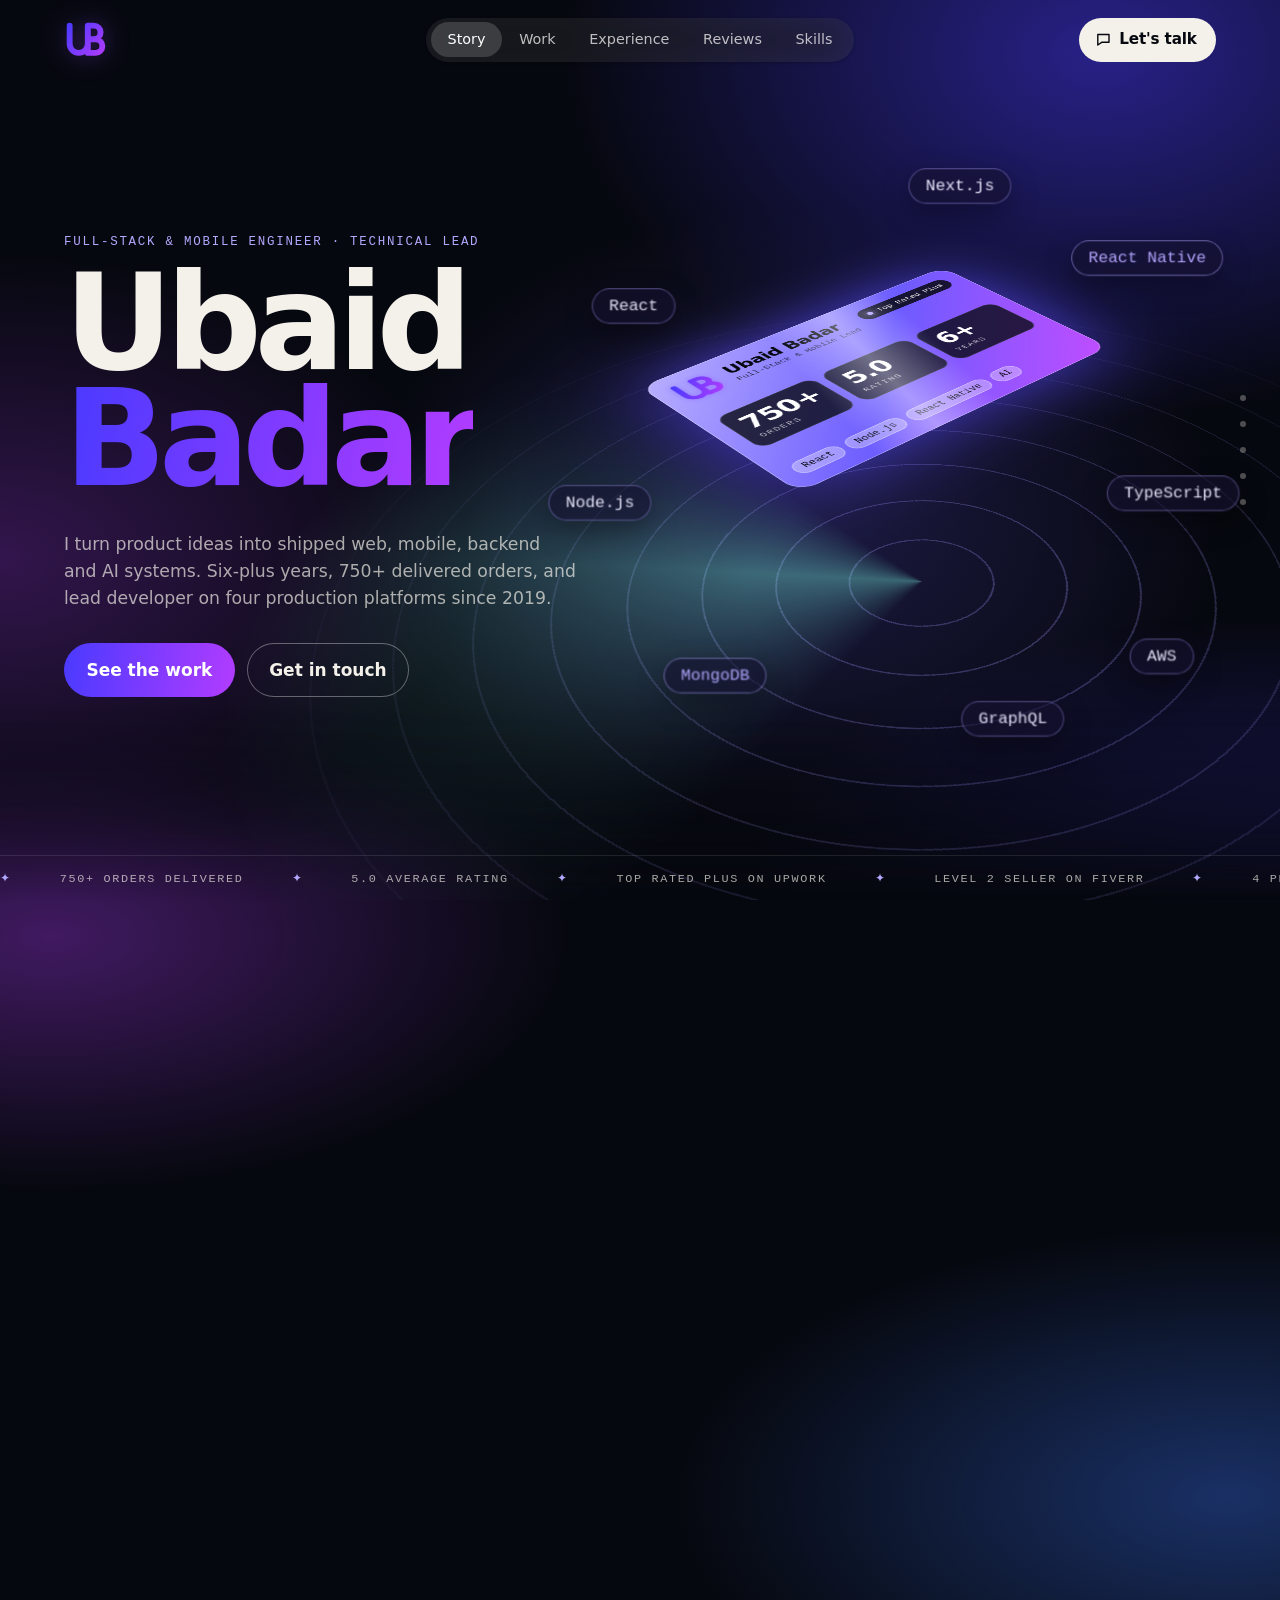
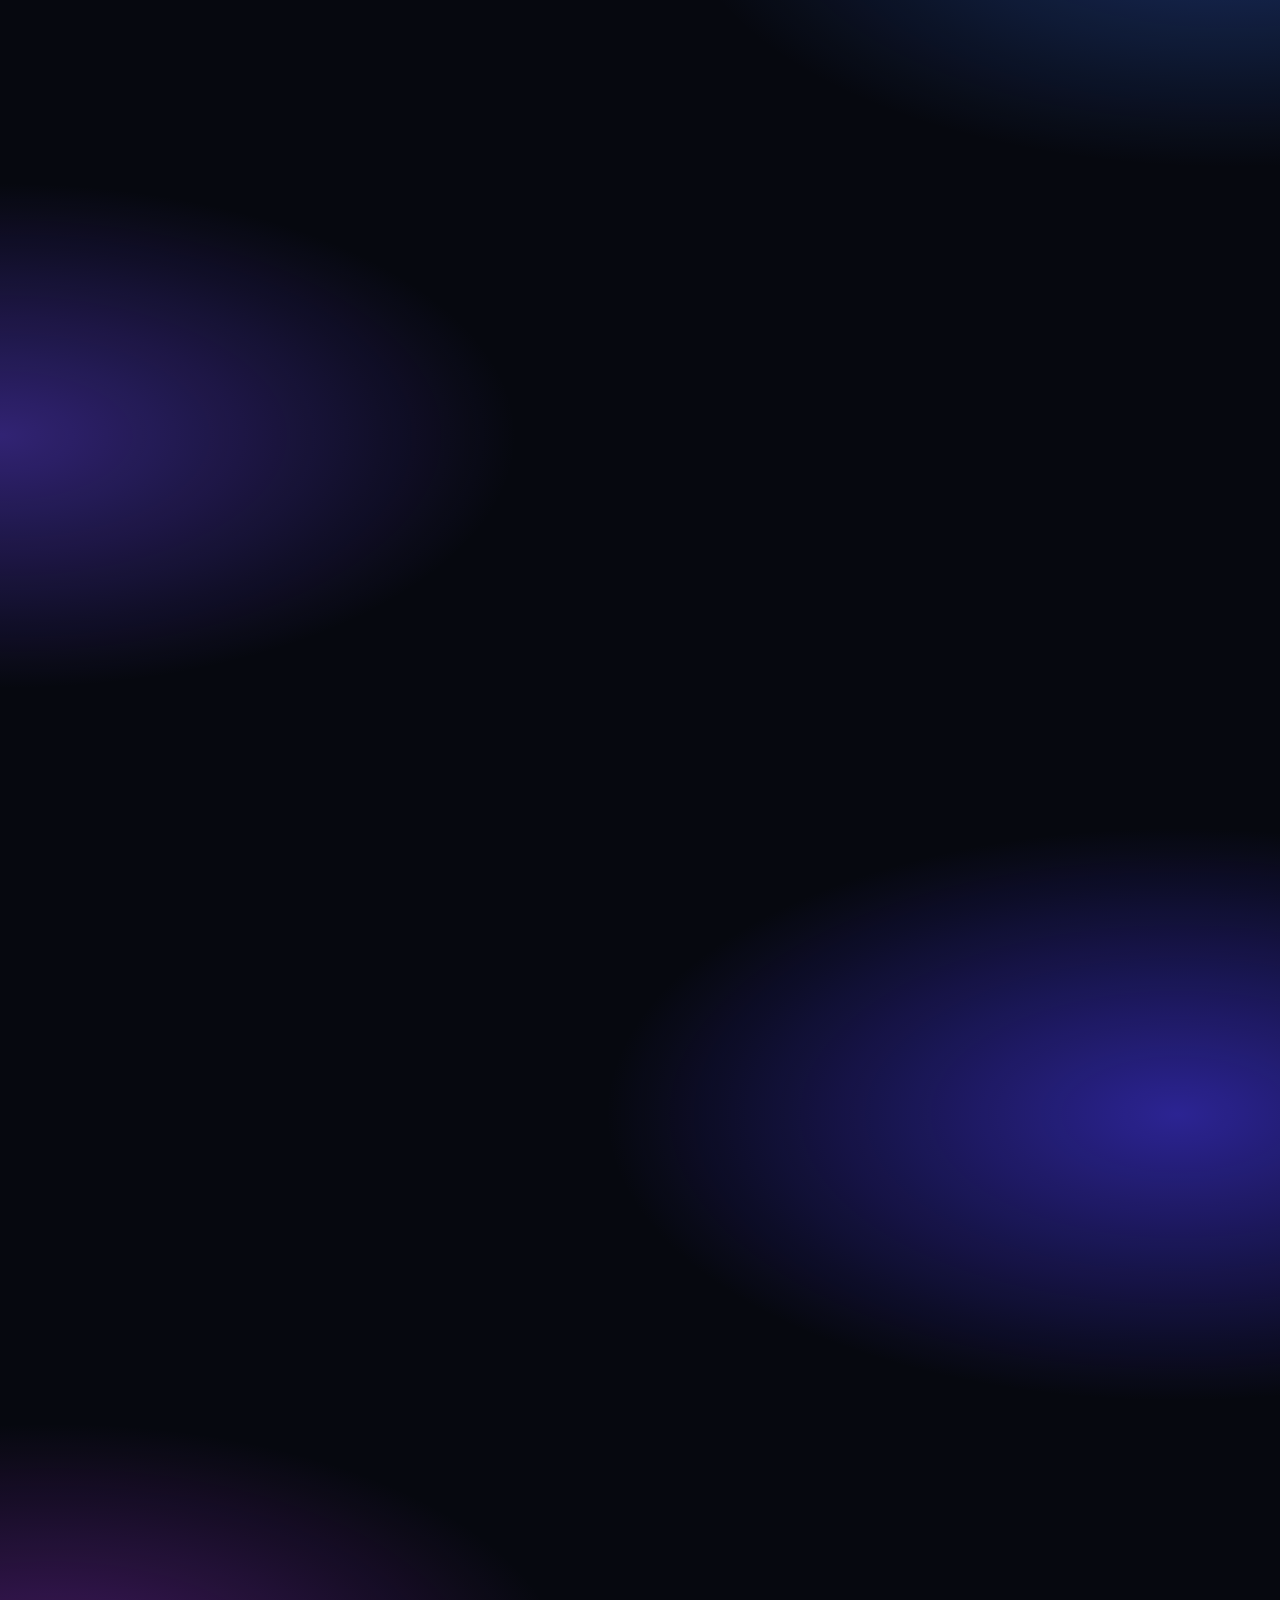
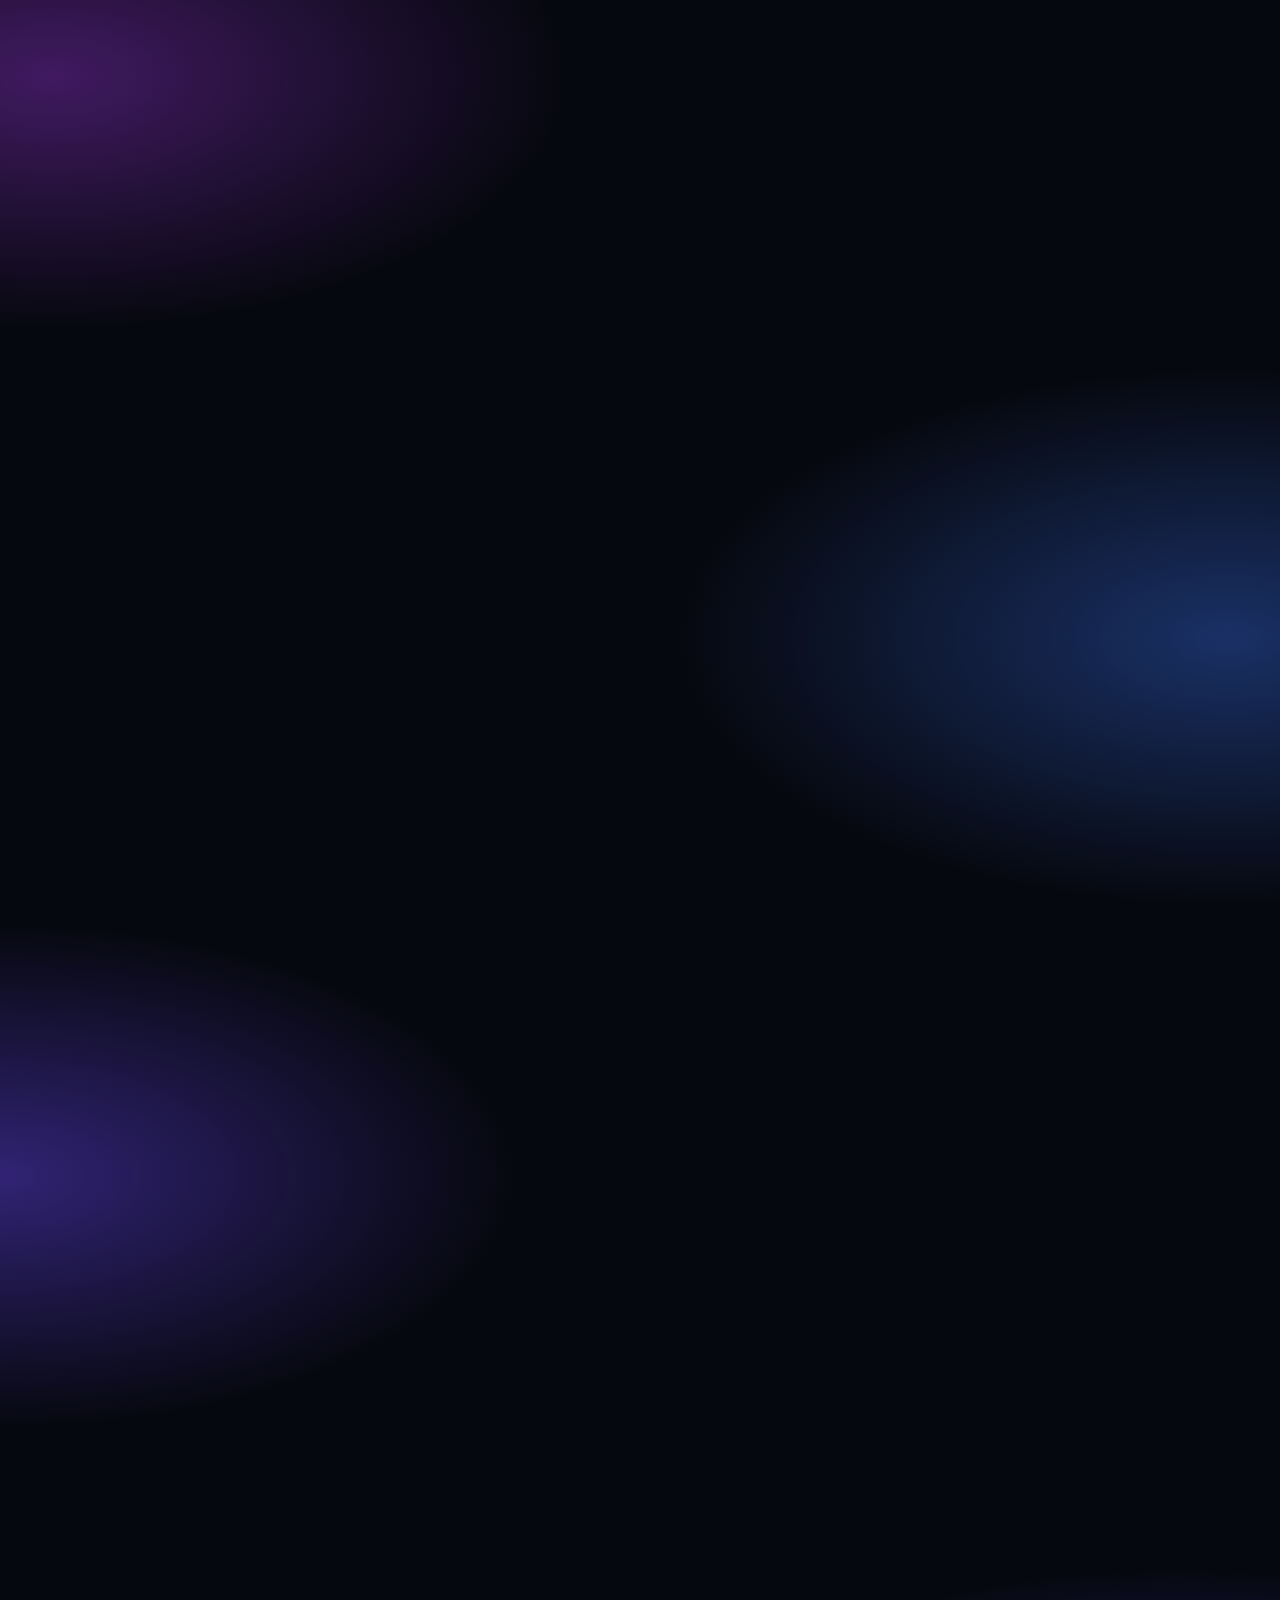
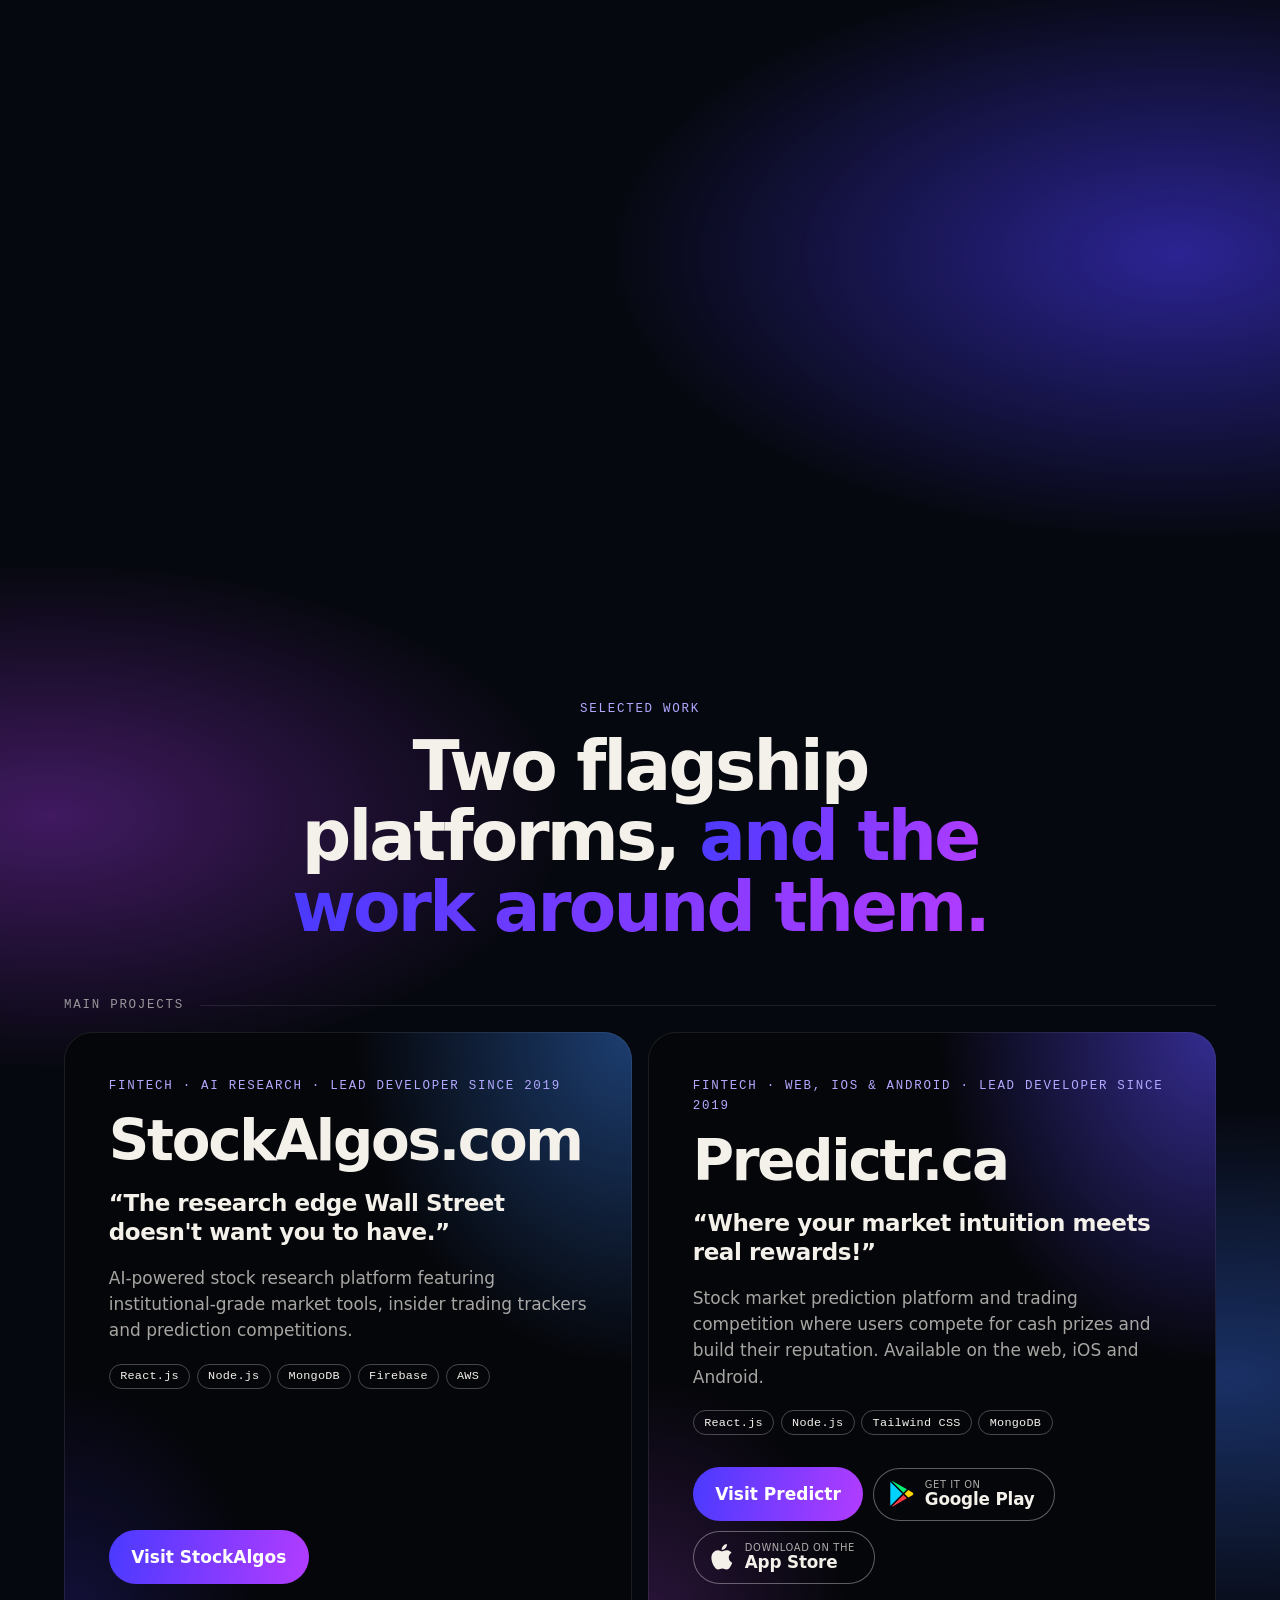
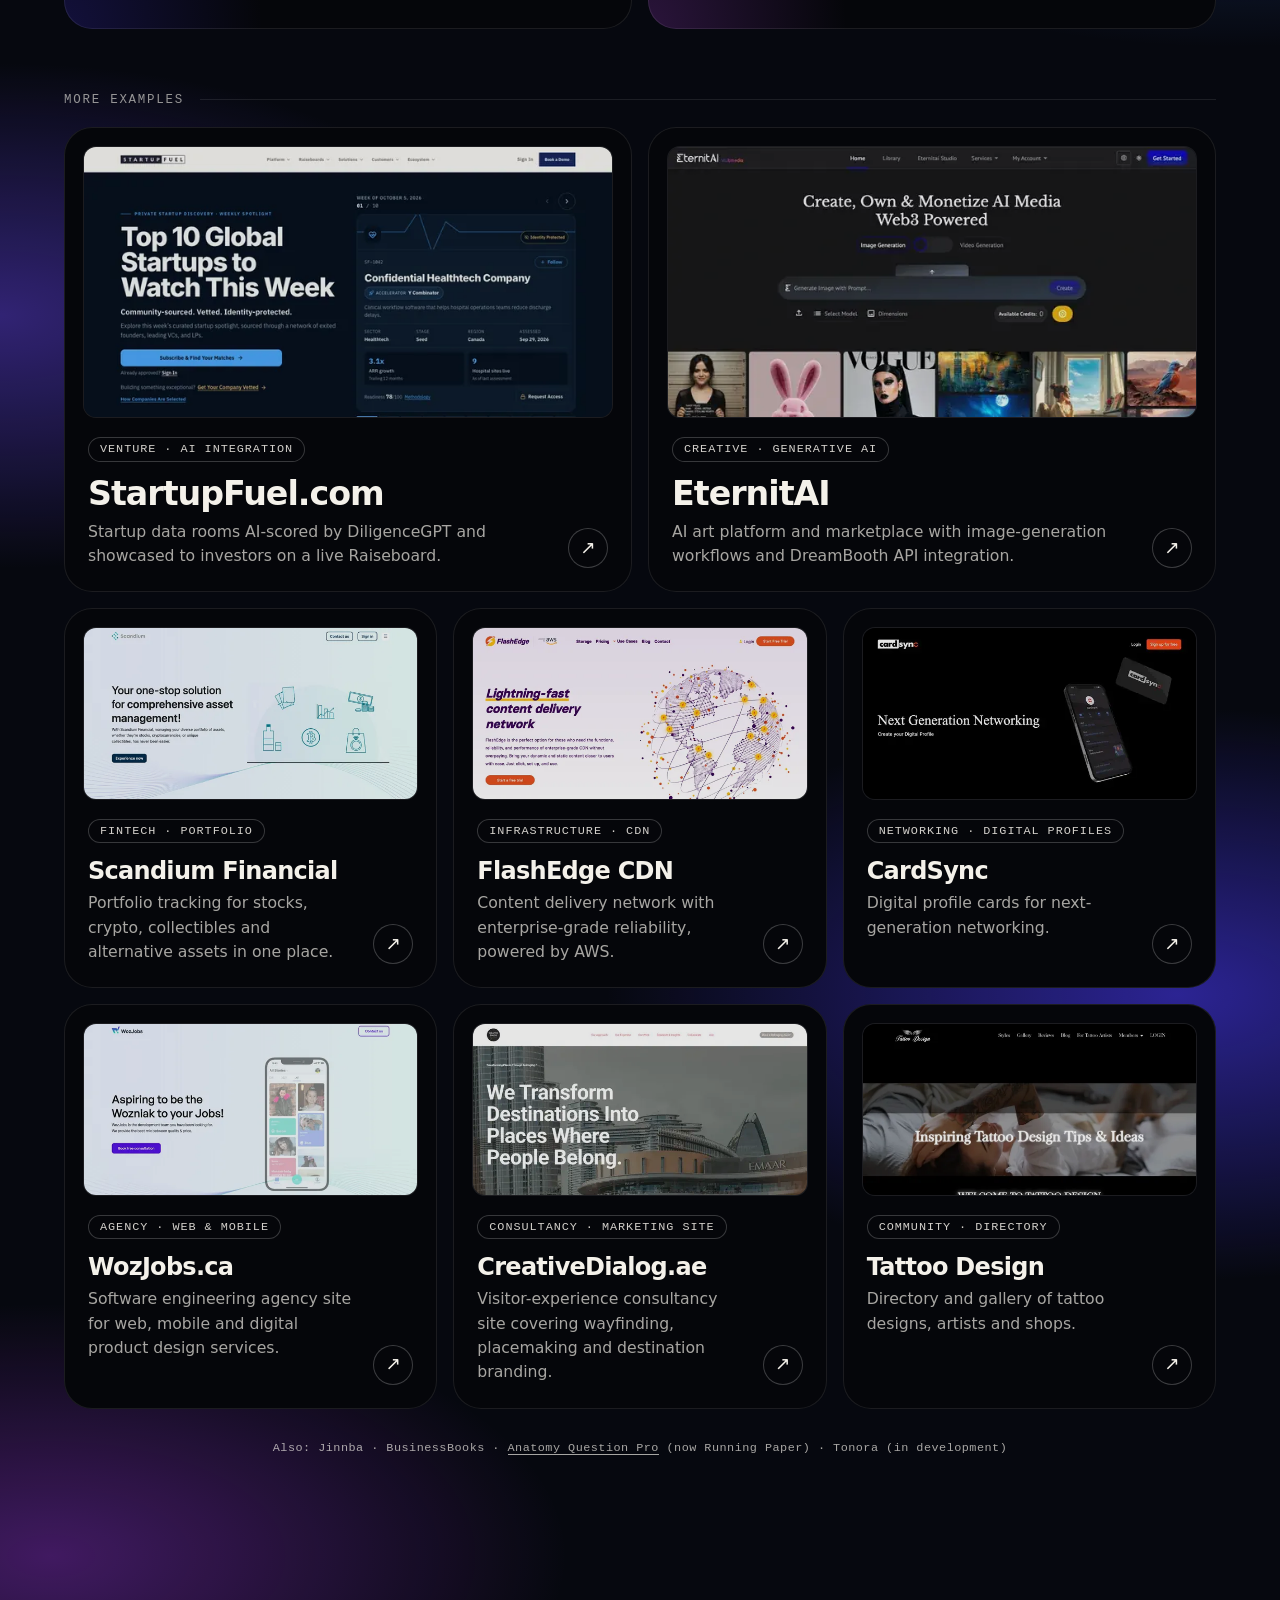
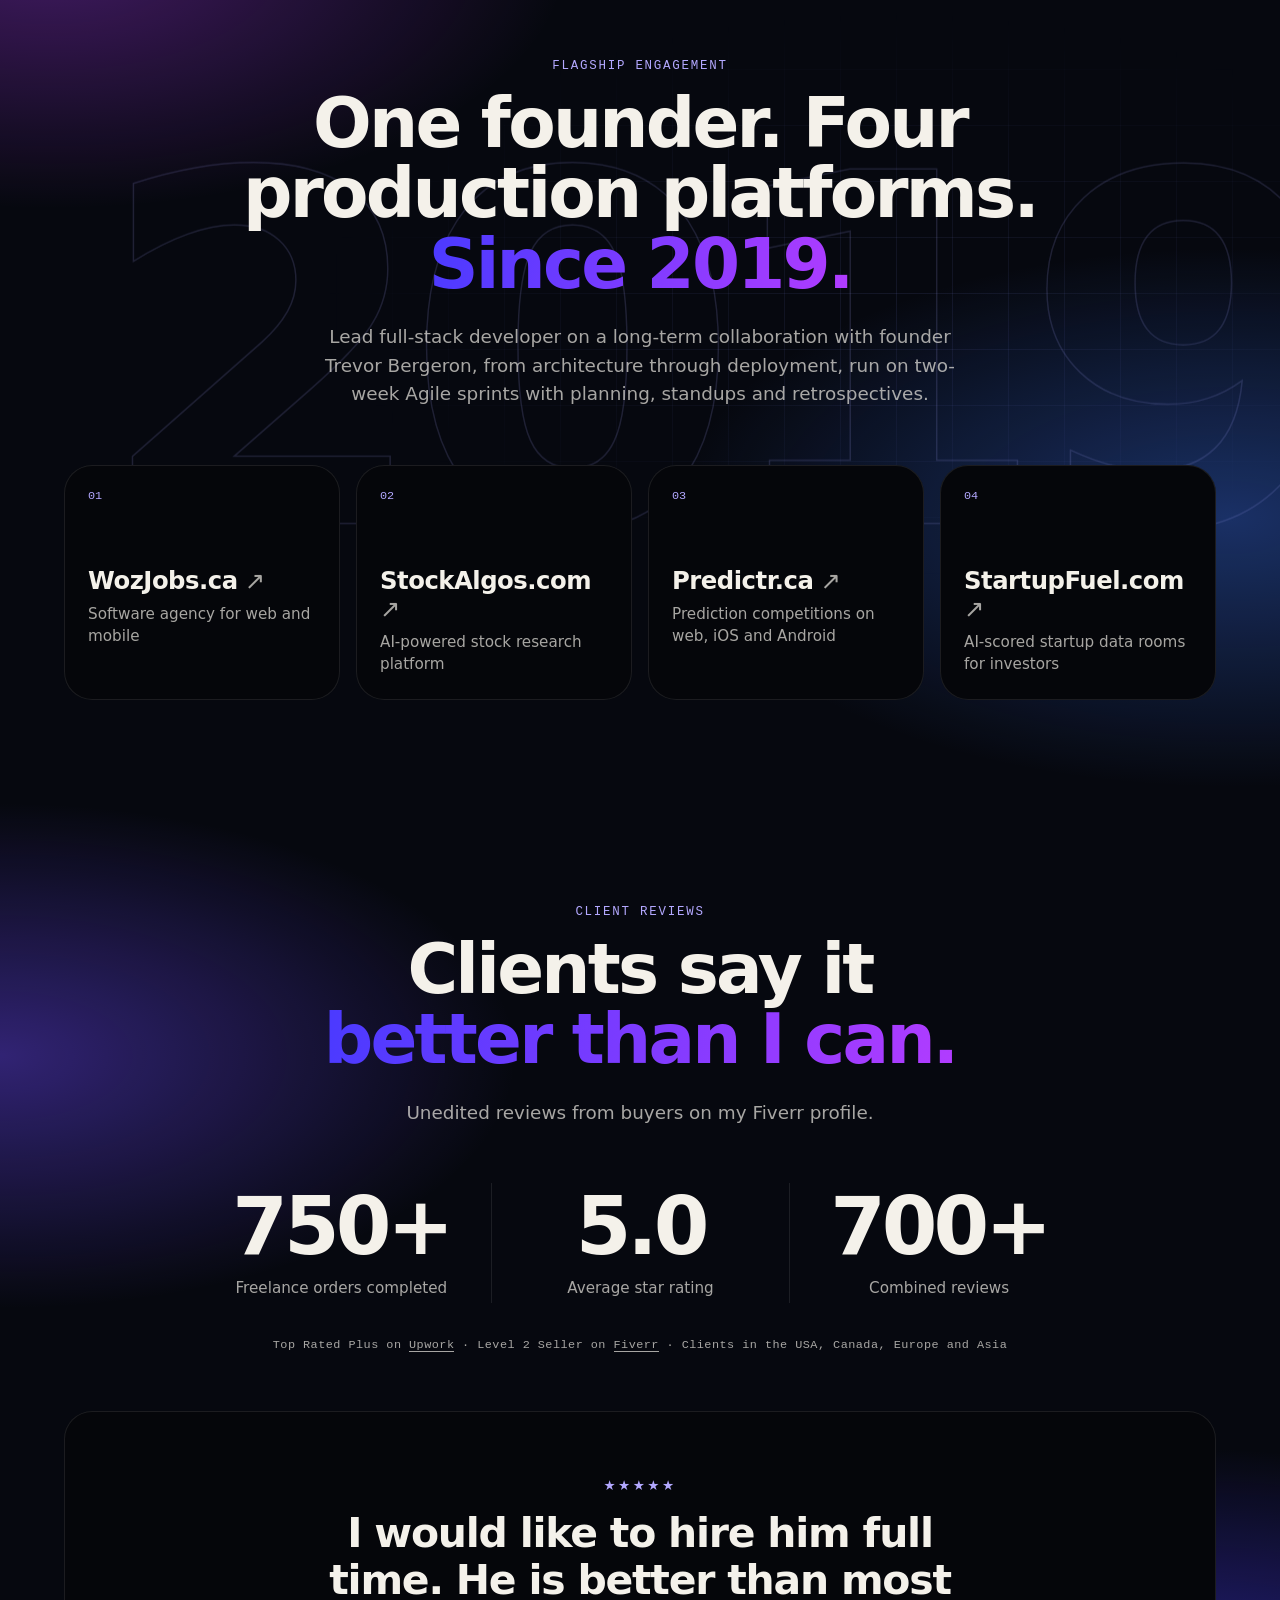
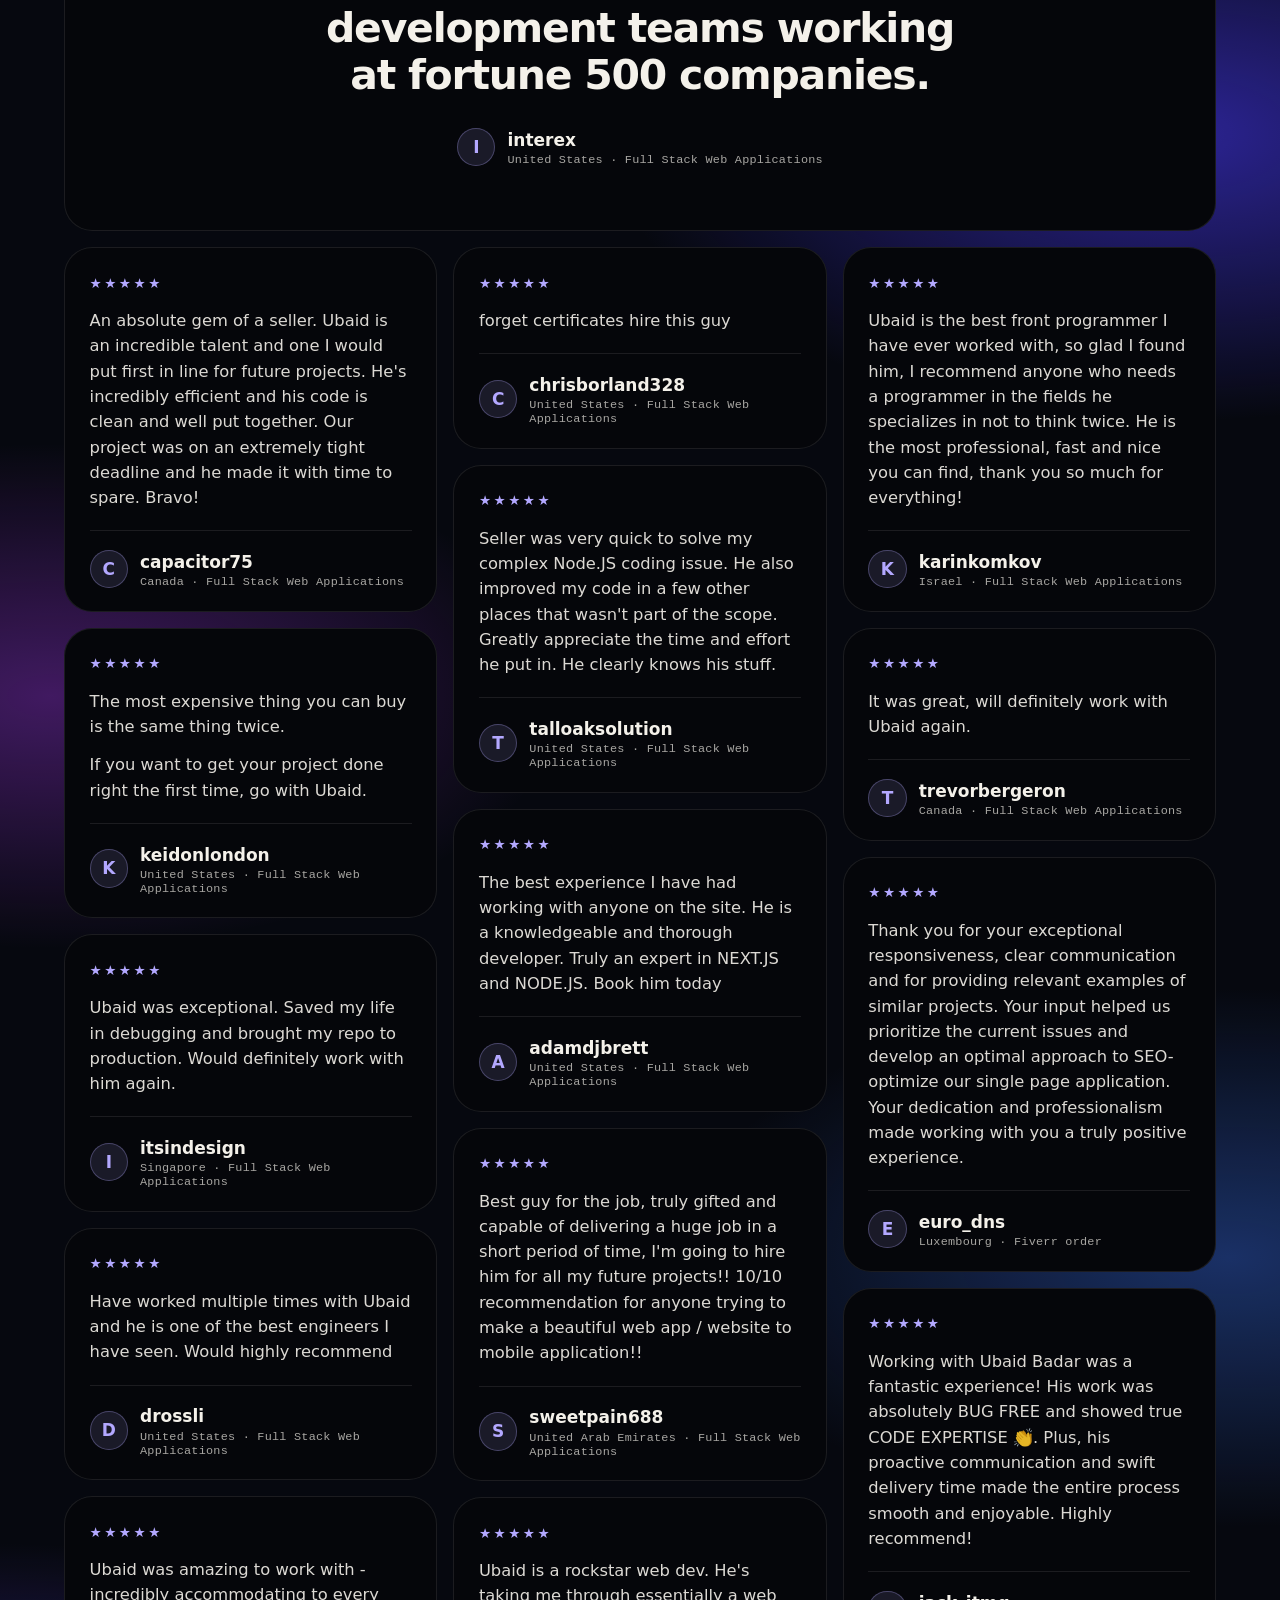
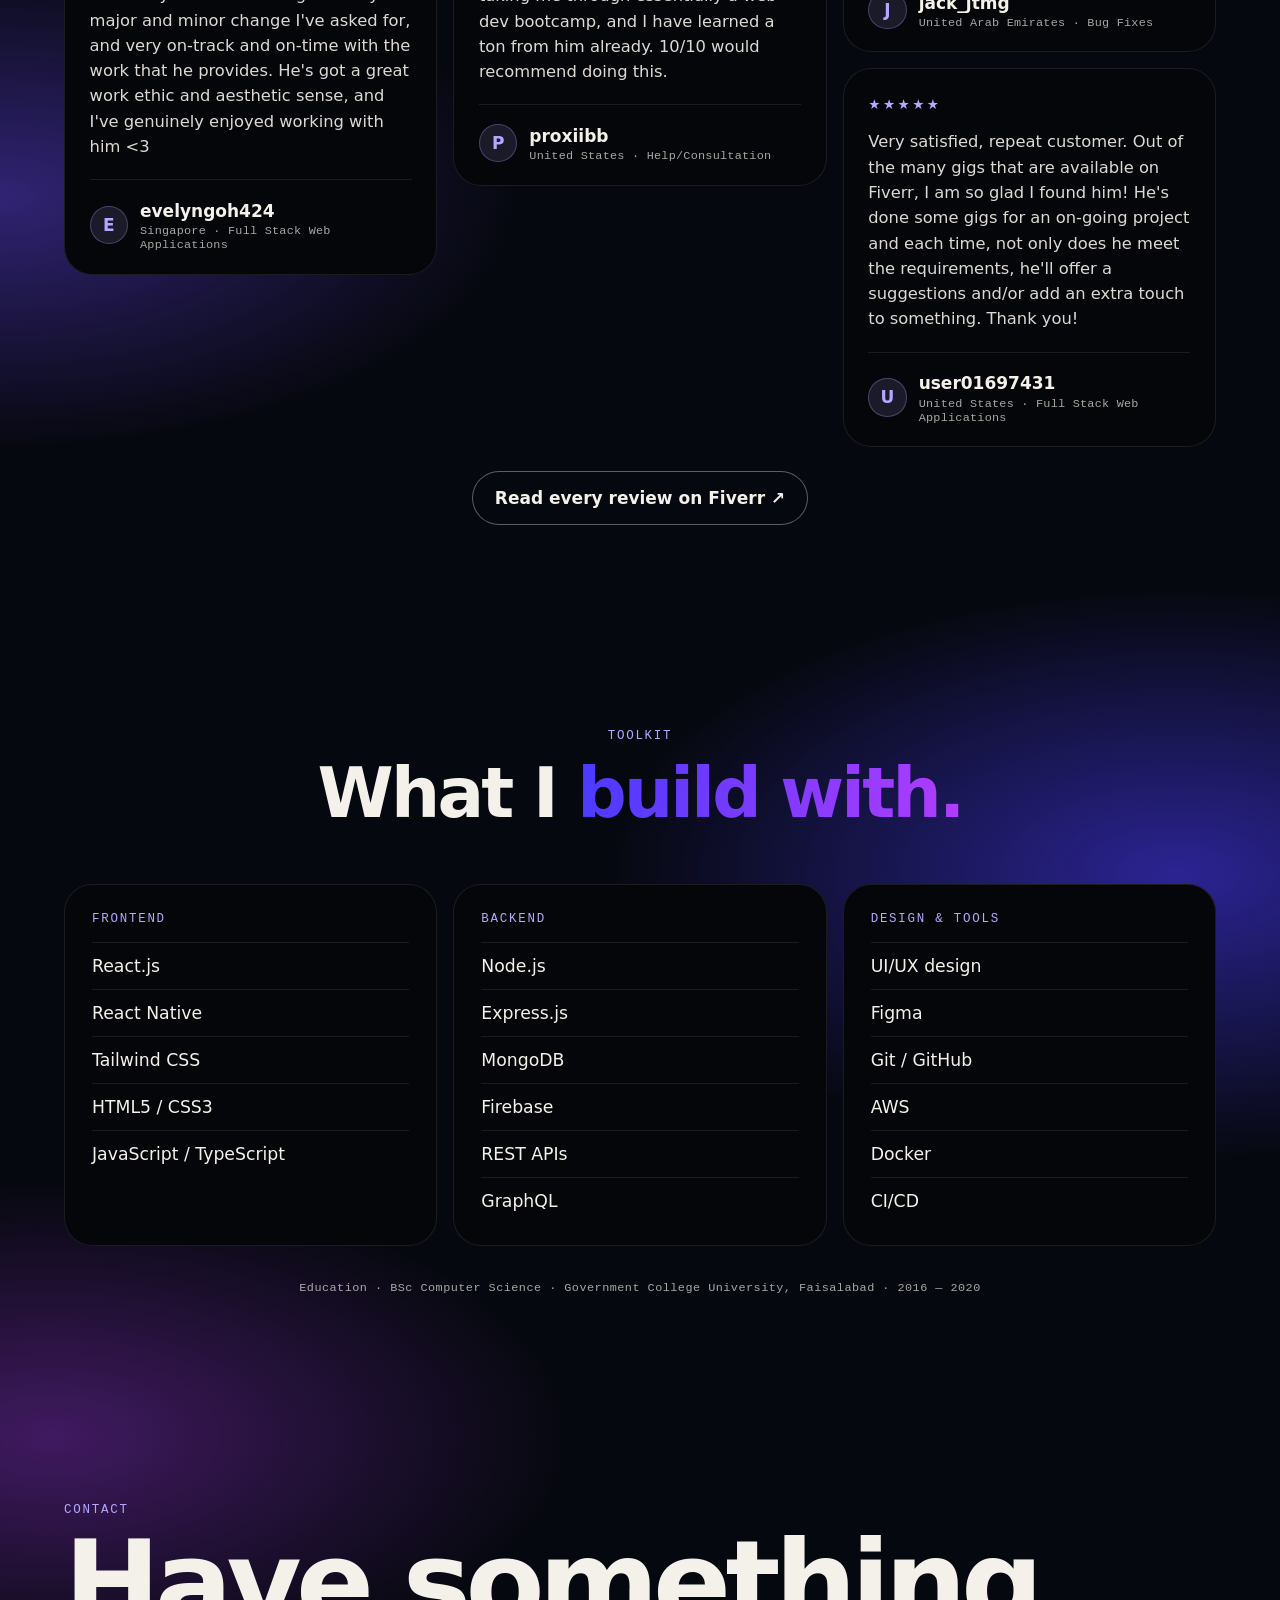
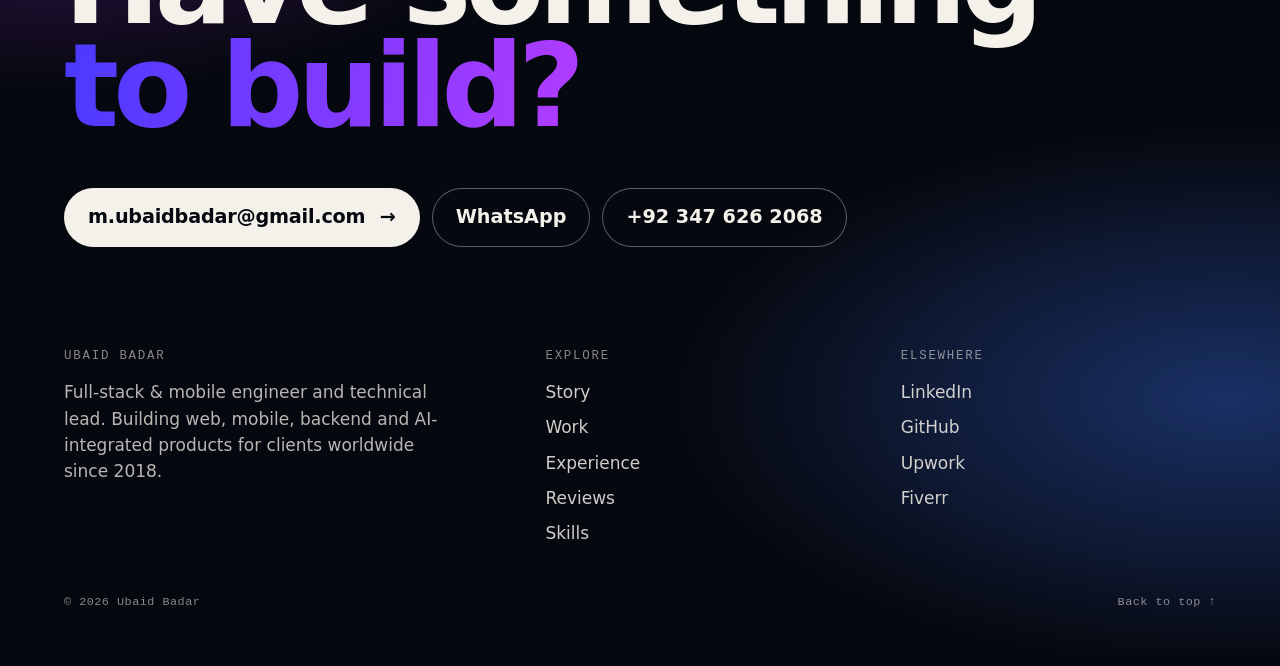
==== commit f77826d7: "feat: enhance navigation with updated call-to-action and improved layout" ====
--- a/public/index.html
+++ b/public/index.html
@@ -123,8 +123,11 @@
       <a href="#engagement">Experience</a>
       <a href="#reviews">Reviews</a>
       <a href="#skills">Skills</a>
-      <a class="nav-cta" href="#contact">Let's talk</a>
     </nav>
+    <a class="nav-cta" href="#contact">
+      <svg viewBox="0 0 24 24" aria-hidden="true"><path d="M4 5h16v11H10l-6 4z"/></svg>
+      Let's talk
+    </a>
   </header>
 
   <main id="top">
--- a/public/styles.css
+++ b/public/styles.css
@@ -80,63 +80,77 @@
 .btn-ghost:hover { background: rgba(255,255,255,.1); filter: none; }
 
 /* ---------- Nav ---------- */
-/* Transparent over the hero; condenses into a floating glass pill once you scroll. */
+/* Three separate pieces on one line, all the same height: the mark on the left, the section links in
+   a frosted pill in the centre, and one solid action on the right. Over the hero they sit directly
+   on the page. The gaps between the pieces let clicks through. */
 .nav {
+  --h: 2.75rem;
+  /* One frosted surface for the mark and the links, the same at the top of the page and after
+     scrolling. Over the dark page it is a faint lift; the backdrop is also dimmed, which changes
+     nothing on dark but keeps the links readable when a light screenshot passes underneath. */
+  --frost: rgba(255,255,255,.08);
+  --frost-filter: blur(1.25rem) brightness(.4) saturate(1.4);
   position: fixed; top: 0; left: 0; right: 0; z-index: 50;
-  display: flex; align-items: center; justify-content: space-between;
-  padding: 1.1rem var(--gutter); color: #fff; border-radius: var(--r-pill);
-  transition: top .5s var(--ease), left .5s var(--ease), right .5s var(--ease),
-    padding .5s var(--ease), background .4s, box-shadow .4s, color .4s;
-}
-.nav.is-stuck {
-  top: .75rem; left: max(.75rem, calc(50% - 27rem)); right: max(.75rem, calc(50% - 27rem));
-  padding: .45rem .67rem 0.45rem 0.5rem;
-  /* Dark glass: whatever scrolls underneath (a white screenshot included) is dimmed and blurred
-     enough that the links keep their contrast. */
-  background: rgba(10,11,22,.8); -webkit-backdrop-filter: blur(1.25rem) saturate(1.5); backdrop-filter: blur(1.25rem) saturate(1.5);
-  box-shadow: inset 0 0 0 1px rgba(255,255,255,.14), 0 14px 40px rgba(0,0,0,.35);
-}
-/* Page progress: a ring that fills around the UB mark as you scroll. */
+  display: grid; grid-template-columns: 1fr auto 1fr; align-items: center; gap: .5rem;
+  padding: 1.1rem var(--gutter); color: #fff; pointer-events: none;
+  transition: padding .5s var(--ease);
+}
+.nav > * { pointer-events: auto; }
+.nav.is-stuck { padding-block: .75rem; }
+
+/* Mark, with a page-progress ring that fills around it as you scroll. */
 @property --p { syntax: "<number>"; inherits: false; initial-value: 0; }
 @keyframes ring { to { --p: 100; } }
-.nav.is-stuck .nav-mark {
-  position: relative; display: grid; place-items: center; width: 2.75rem; height: 2.75rem;
-}
+.nav-mark {
+  position: relative; justify-self: start; display: grid; place-items: center; width: var(--h); height: var(--h); border-radius: 50%;
+  transition: transform .35s var(--ease), background-color .4s;
+}
+.nav-mark:hover { transform: rotate(-8deg) scale(1.12); }
+/* A wide, faint glow in the logo's own violet. It is ambient light, kept weak enough that the letter
+   edges stay crisp; at the small in-ring size it is dropped, where any blur costs legibility. */
+.nav-mark svg {
+  display: block; width: 2.5rem; height: auto; overflow: visible; fill: none; stroke-width: 6.5; stroke-linecap: round; stroke-linejoin: round;
+  filter: drop-shadow(0 0 .75rem rgba(150,80,255,.38)); transition: width .5s var(--ease), filter .4s;
+}
+.nav.is-stuck .nav-mark { background: var(--frost); -webkit-backdrop-filter: var(--frost-filter); backdrop-filter: var(--frost-filter); }
+.nav.is-stuck .nav-mark svg { width: 1.45rem; filter: none; } /* sits inside the progress ring */
 .nav.is-stuck .nav-mark::before {
   content: ""; position: absolute; inset: 0; border-radius: 50%;
   /* The filled arc runs violet -> magenta -> violet, so its two ends are the same colour and it closes
-     without a seam when the page reaches the bottom. Only the faint track adapts to the surface. */
-  background: conic-gradient(#8a7bff, var(--pink) calc(var(--p) * .5%), #8a7bff calc(var(--p) * 1%), var(--ring-track, rgba(255,255,255,.28)) 0);
-  -webkit-mask: radial-gradient(farthest-side, transparent calc(100% - 4px), #000 calc(100% - 3.5px));
-  mask: radial-gradient(farthest-side, transparent calc(100% - 4px), #000 calc(100% - 3.5px));
+     without a seam when the page reaches the bottom. */
+  background: conic-gradient(#8a7bff, var(--pink) calc(var(--p) * .5%), #8a7bff calc(var(--p) * 1%), rgba(255,255,255,.22) 0);
+  -webkit-mask: radial-gradient(farthest-side, transparent calc(100% - 3px), #000 calc(100% - 2.5px));
+  mask: radial-gradient(farthest-side, transparent calc(100% - 3px), #000 calc(100% - 2.5px));
 }
 @supports (animation-timeline: scroll()) {
   .nav.is-stuck .nav-mark::before { animation: ring linear both; animation-timeline: scroll(root); }
 }
-.nav-mark {
-  transition: transform .35s var(--ease), color .3s;
-}
-.nav-mark:hover { transform: rotate(-8deg) scale(1.15); }
-/* A wide, faint glow in the logo's own violet. It is ambient light, kept weak enough that the letter
-   edges stay crisp; at the small in-ring size it is dropped, where any blur costs legibility. */
-.nav-mark svg { overflow: visible; filter: drop-shadow(0 0 .75rem rgba(150,80,255,.38)); transition: width .5s var(--ease), filter .4s; }
-.nav.is-stuck .nav-mark svg { filter: none; }
-.nav-mark svg { display: block; width: 2.5rem; height: auto; fill: none; stroke-width: 6.5; stroke-linecap: round; stroke-linejoin: round; transition: width .5s var(--ease); }
-.nav.is-stuck .nav-mark svg { width: 1.45rem; } /* sits inside the progress ring */
-.nav nav { display: flex; align-items: center; gap: .15rem; }
+
+/* Section links */
+.nav nav {
+  display: flex; align-items: center; height: var(--h); padding: 0 .3rem; border-radius: var(--r-pill);
+  /* No outline: the pill is a faint frosted fill with a soft two-layer drop shadow. */
+  background: var(--frost); -webkit-backdrop-filter: var(--frost-filter); backdrop-filter: var(--frost-filter);
+  box-shadow: 0 1px 3px 0 #00060c33, 0 1px 2px -1px #00060c33;
+}
 .nav nav a {
-  position: relative; padding: .5rem .9rem; border-radius: var(--r-pill); font-size: .88rem; text-decoration: none;
-  color: rgba(255,255,255,.78); transition: color .25s, background .25s, transform .25s;
-}
-.nav nav a:not(.nav-cta)::after { /* dot that grows in on hover / marks the current section */
-  content: ""; position: absolute; left: 50%; bottom: .12rem; width: 4px; height: 4px; margin-left: -2px; border-radius: 50%;
-  background: var(--accent-soft); transform: scale(0); transition: transform .3s var(--ease);
-}
-.nav nav a:hover { color: #fff; background: rgba(255,255,255,.12); }
-.nav nav a:hover::after, .nav nav a[aria-current]::after { transform: scale(1); }
-.nav nav a[aria-current] { color: #fff; }
-.nav nav .nav-cta { margin-left: .5rem; background: var(--grad); color: #fff; font-weight: 600; }
-.nav nav .nav-cta:hover { background: var(--grad); filter: brightness(1.12); transform: translateY(-1px); box-shadow: 0 8px 24px rgba(140,70,255,.5); }
+  display: inline-flex; align-items: center; height: calc(var(--h) - .6rem); padding: 0 1.05rem; border-radius: var(--r-pill);
+  font-size: .9rem; text-decoration: none; white-space: nowrap;
+  color: rgba(255,255,255,.72); transition: color .25s, background-color .25s;
+}
+.nav nav a:hover { color: #fff; background: rgba(255,255,255,.07); }
+/* The section in view is a filled segment inside the pill */
+.nav nav a[aria-current] { color: #fff; background: rgba(255,255,255,.16); }
+
+/* The one action: solid, so it is the brightest thing in the header */
+.nav-cta {
+  justify-self: end; display: inline-flex; align-items: center; gap: .5rem; height: var(--h); padding: 0 1.2rem 0 1rem; border-radius: var(--r-pill);
+  background: var(--cream); color: var(--ink); font-size: .95rem; font-weight: 650; letter-spacing: -.01em; text-decoration: none; white-space: nowrap;
+  transition: transform .25s var(--ease), box-shadow .25s, background-color .25s;
+}
+.nav-cta svg { width: 1.05rem; height: 1.05rem; fill: none; stroke: currentColor; stroke-width: 2; stroke-linejoin: round; }
+.nav-cta:hover { transform: translateY(-1px); background: #fff; box-shadow: 0 10px 30px rgba(140,70,255,.5); }
+.nav-cta:active { transform: scale(.97); transition-duration: .08s; }
 .nav-sentinel { position: absolute; top: 0; left: 0; width: 1px; height: 45vh; pointer-events: none; }
 
 /* ---------- Story: static baseline (no JS / reduced motion) ---------- */
@@ -413,8 +427,15 @@
   .motion .step p { font-size: .98rem; }
   .motion .rail { right: .1rem; top: 30%; }
   .nav nav a:nth-child(3), .nav nav a:nth-child(4), .nav nav a:nth-child(5) { display: none; }
+  .nav { grid-template-columns: auto 1fr auto; } /* the side pieces differ in width here, so the links centre in what is left */
+  .nav nav { justify-self: center; }
   .facts { gap: 1.4rem; margin-top: 1.1rem; }
   .facts b { font-size: 1.7rem; }
+}
+@media (max-width: 419px) {
+  .nav-cta { padding-inline: 1rem; }
+  .nav-cta svg { display: none; }
+  .nav nav a { padding-inline: .8rem; }
 }
 /* Short phones: tighten the copy so the pinned visual keeps its own space. */
 @media (max-width: 859px) and (max-height: 720px) {
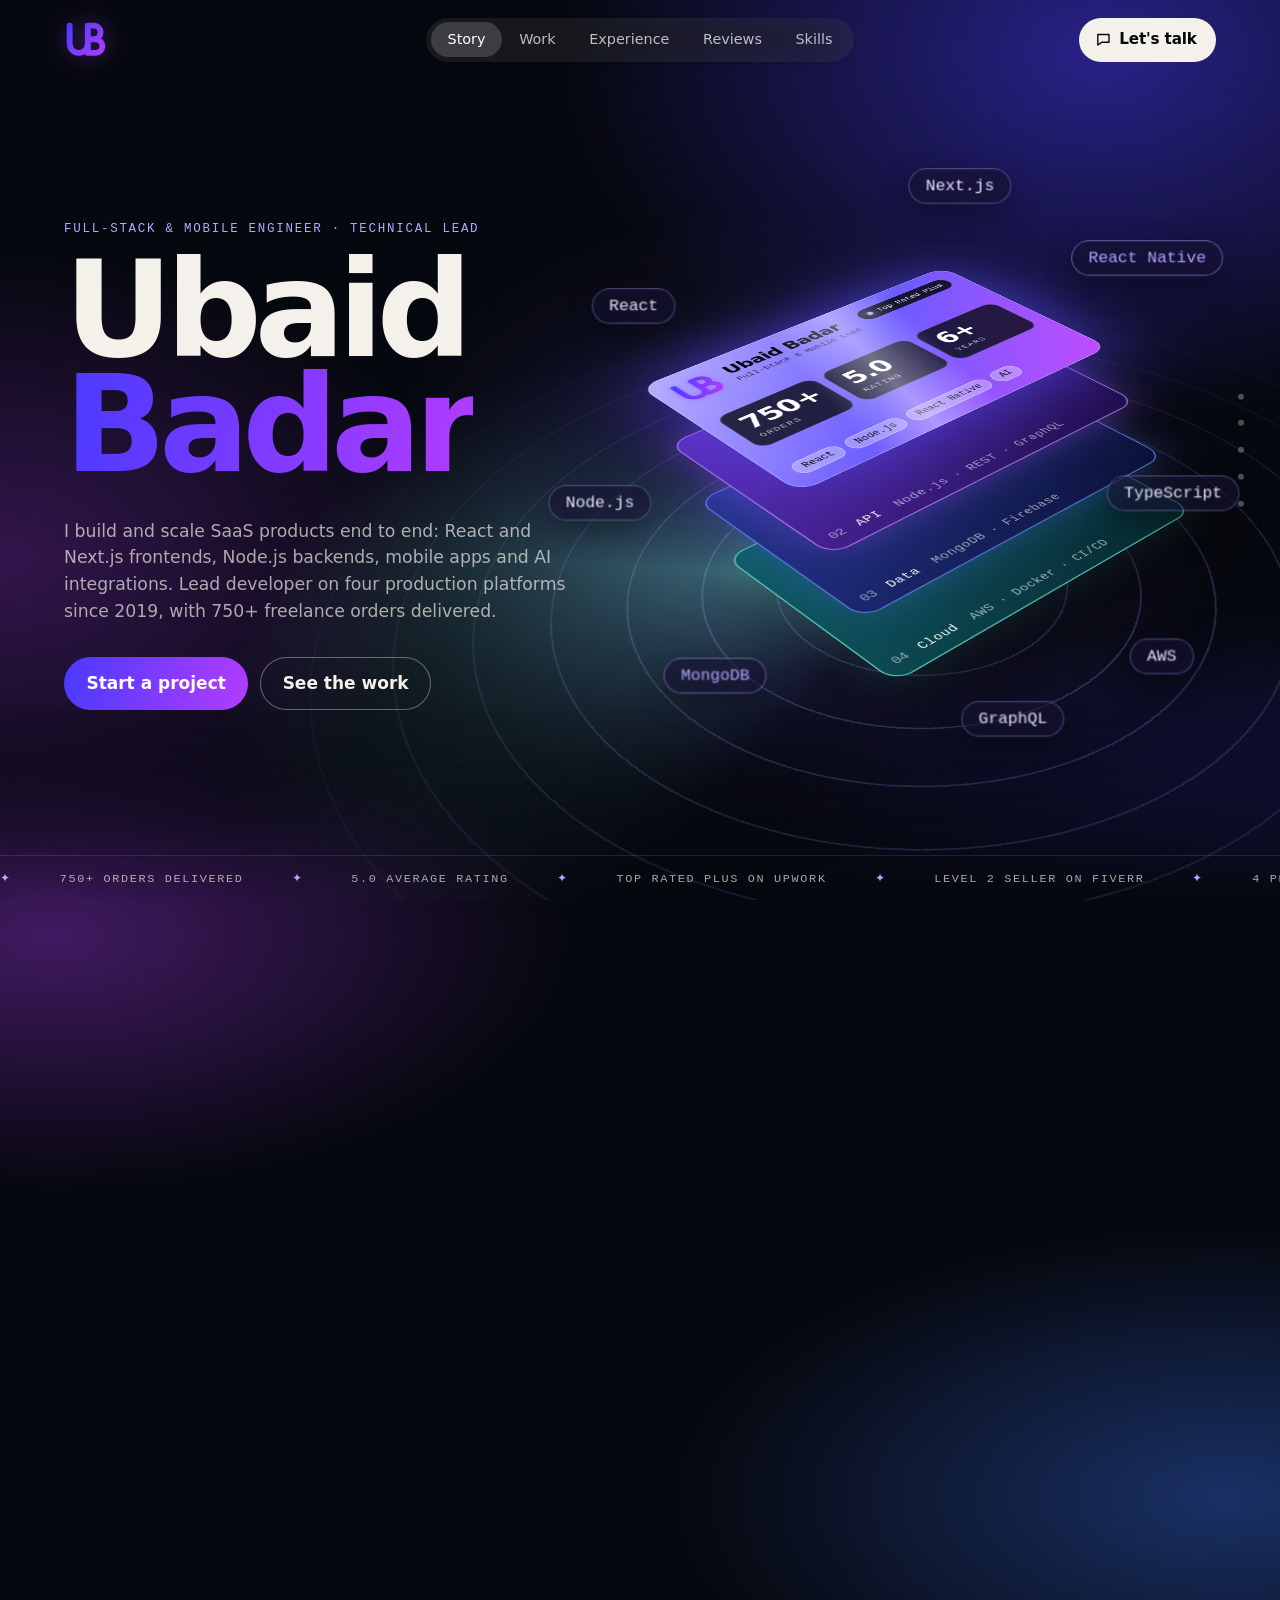
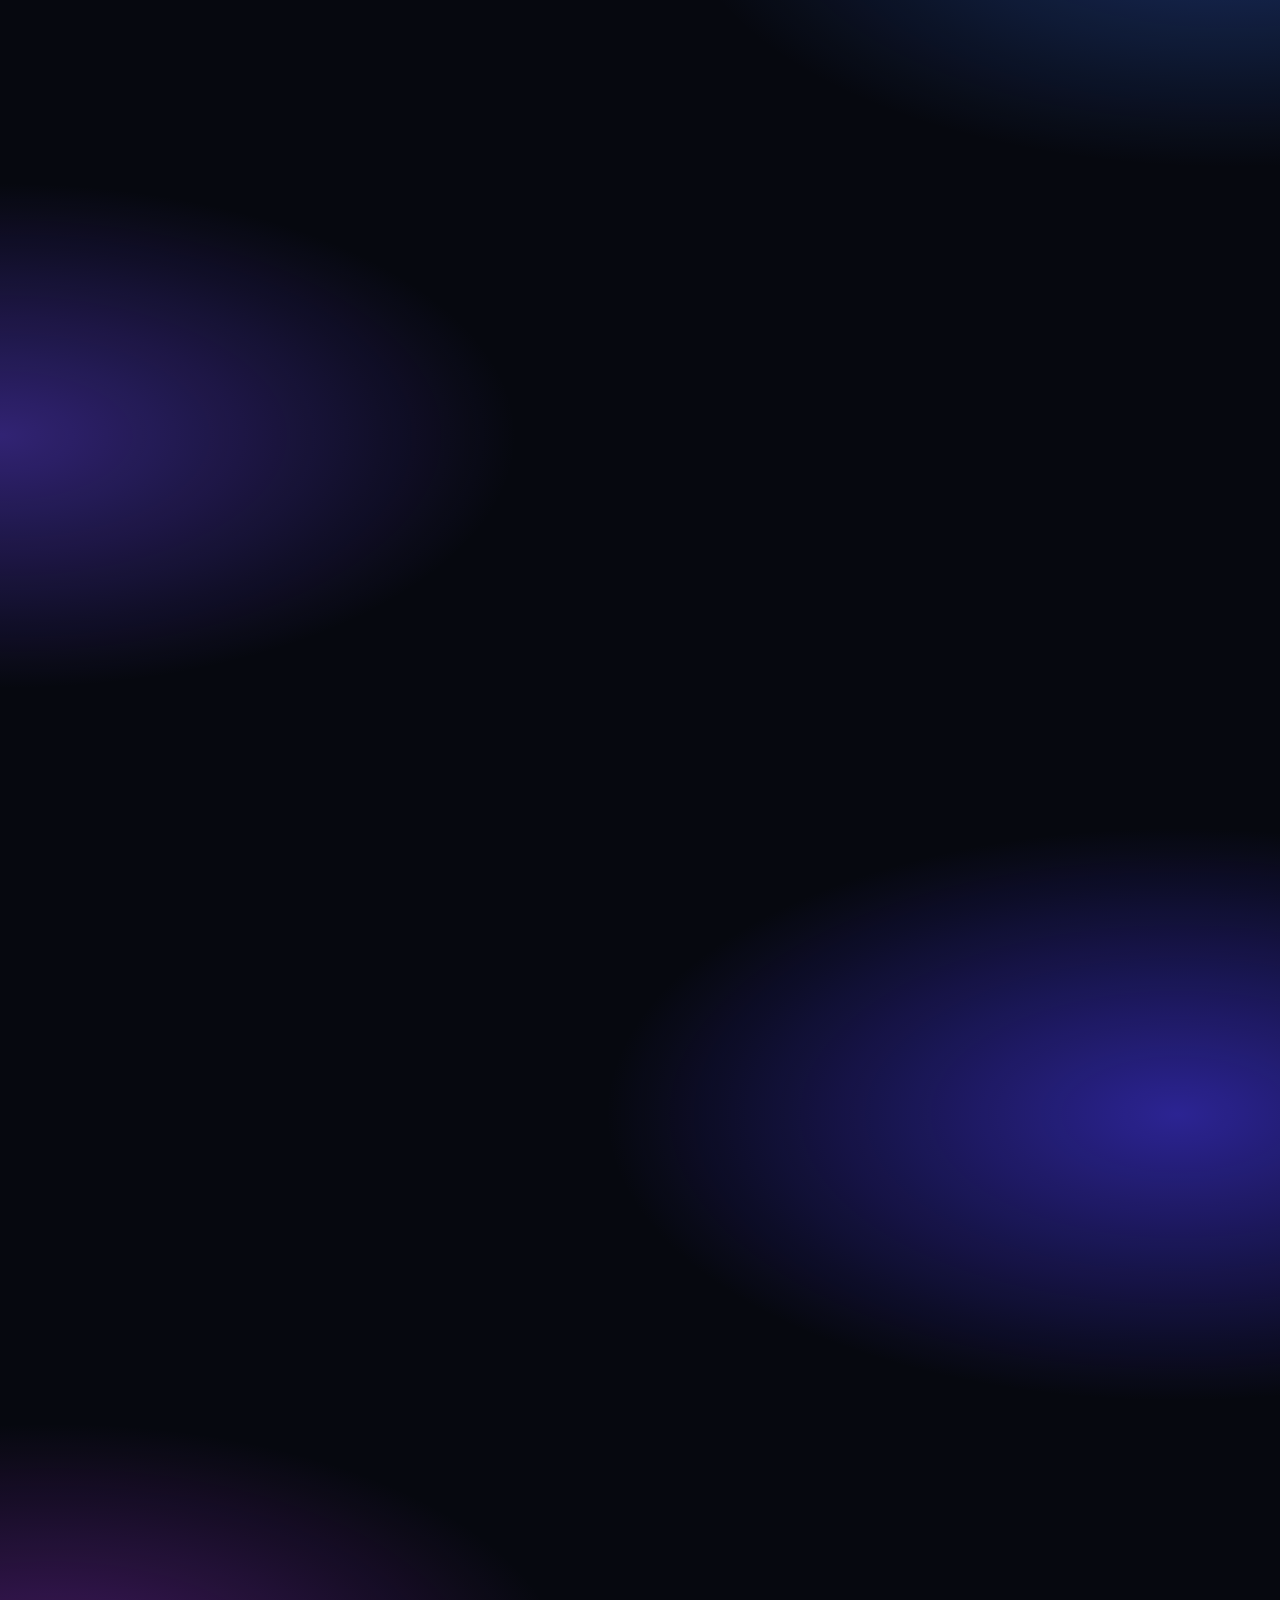
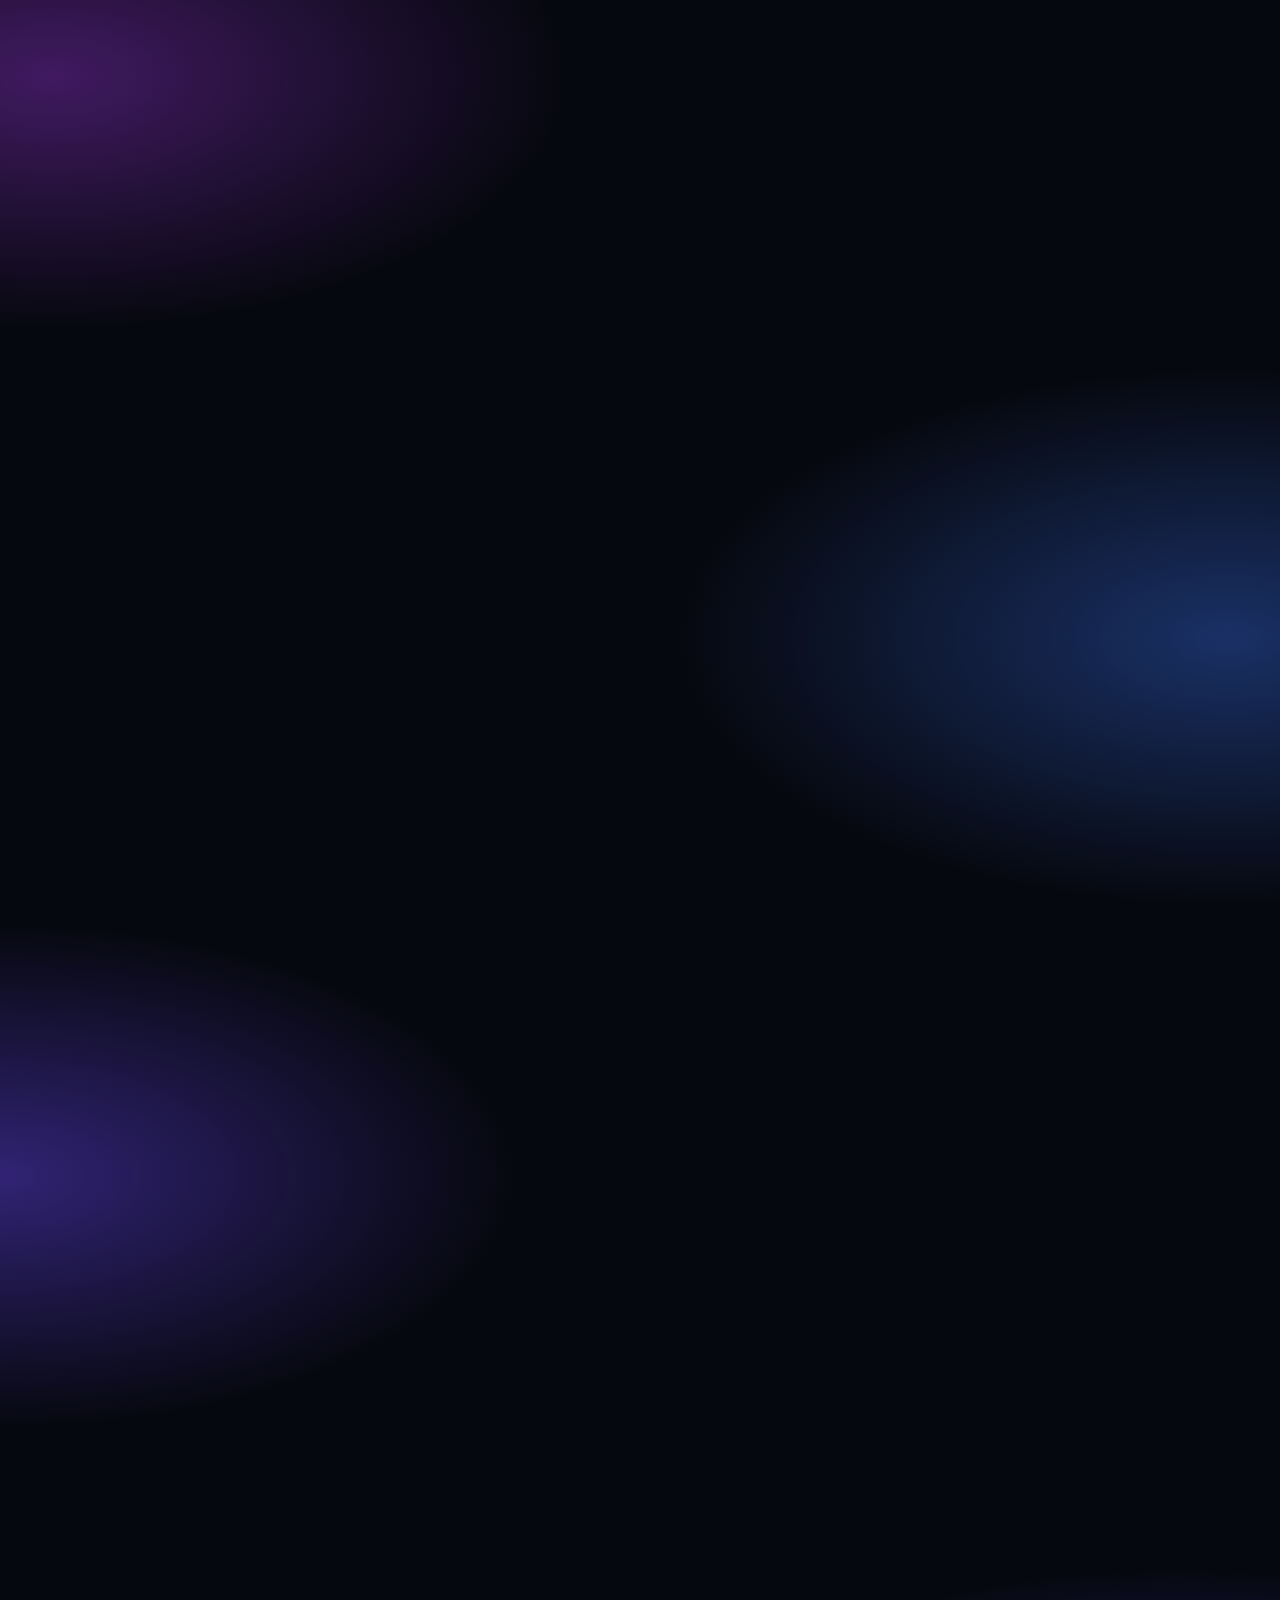
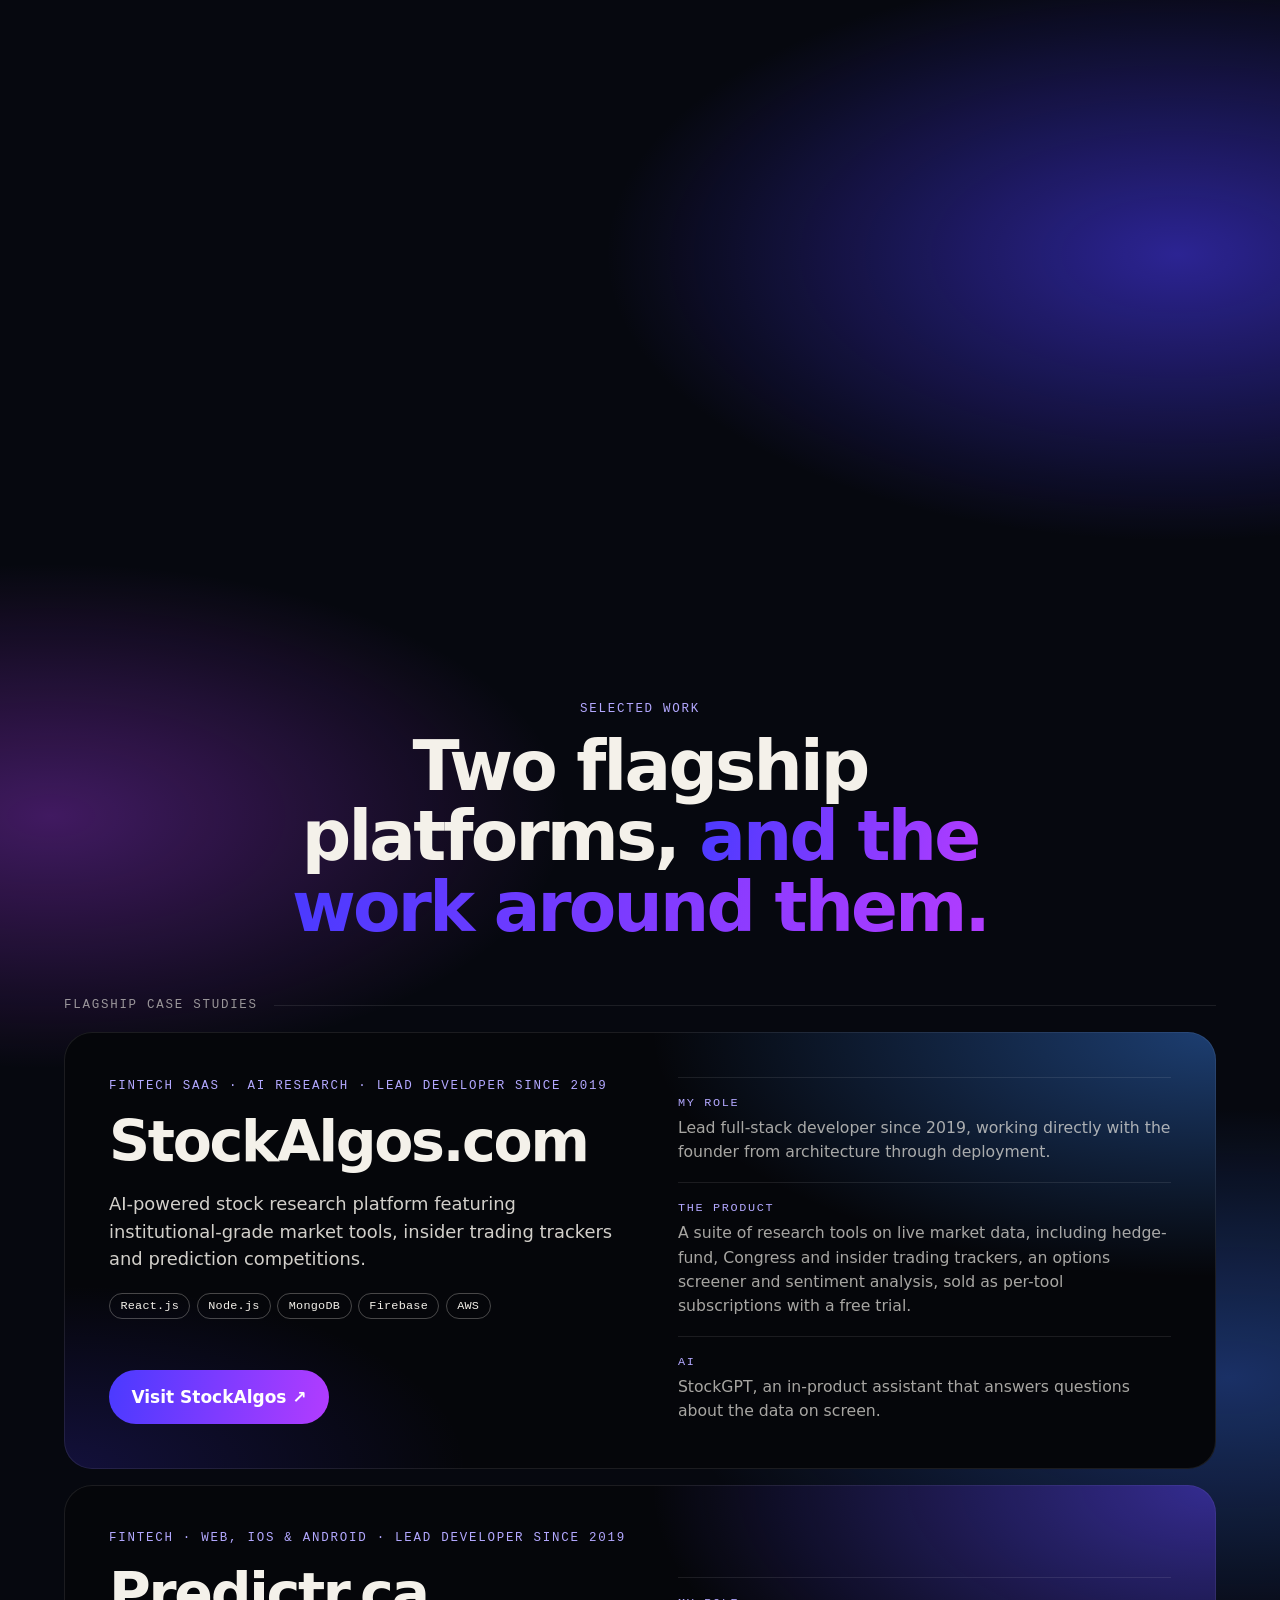
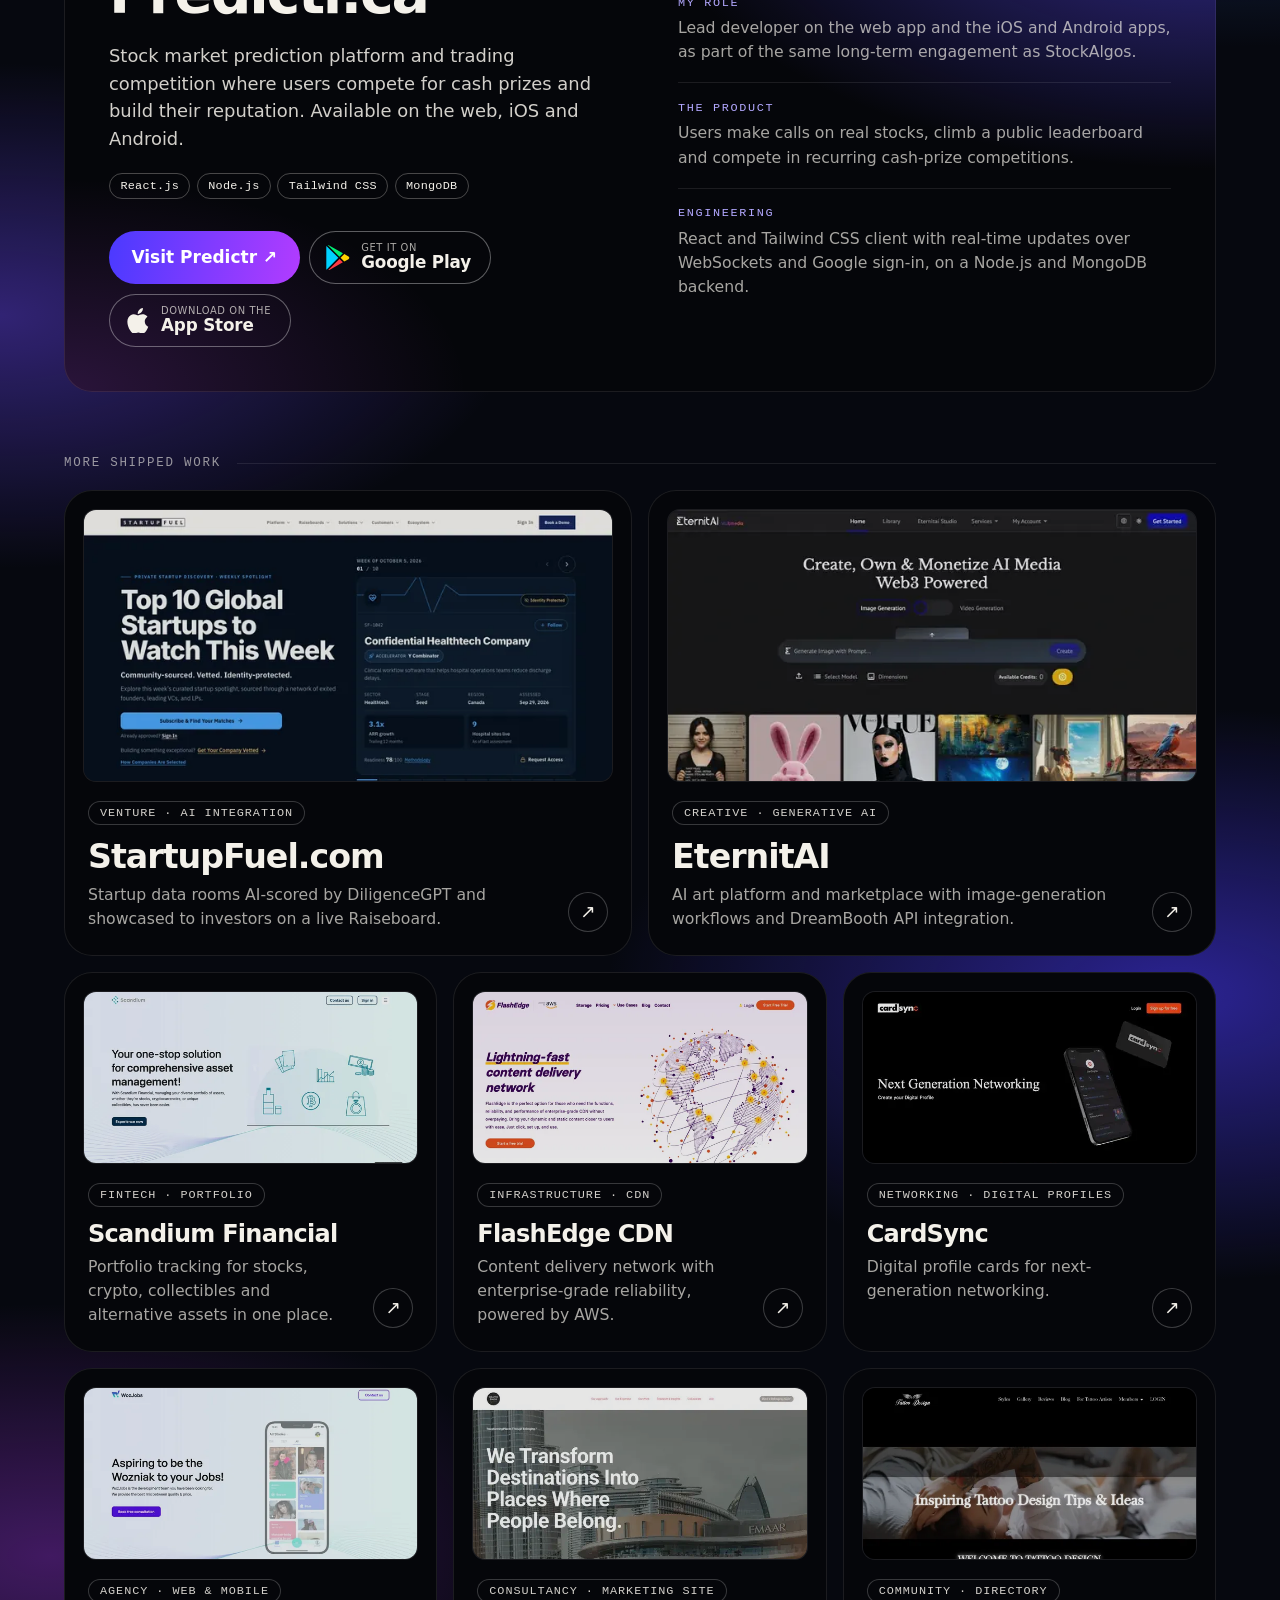
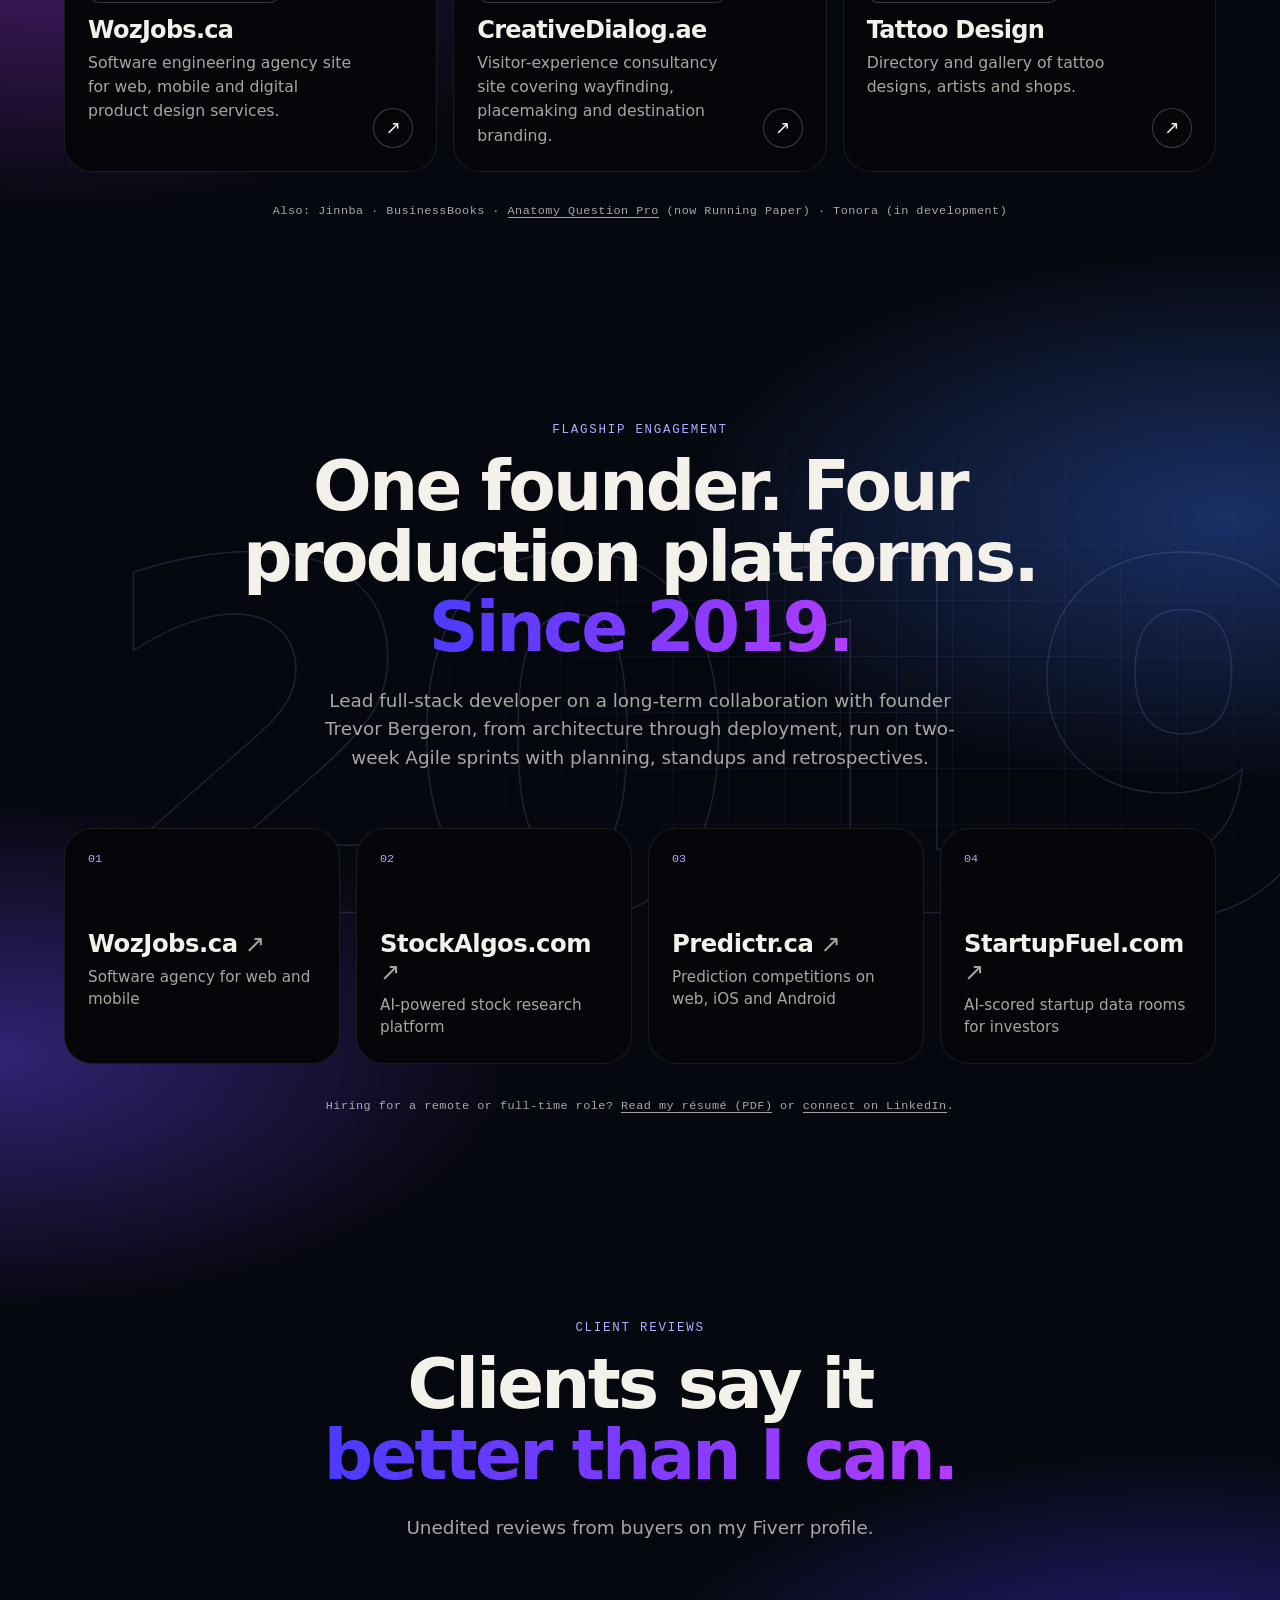
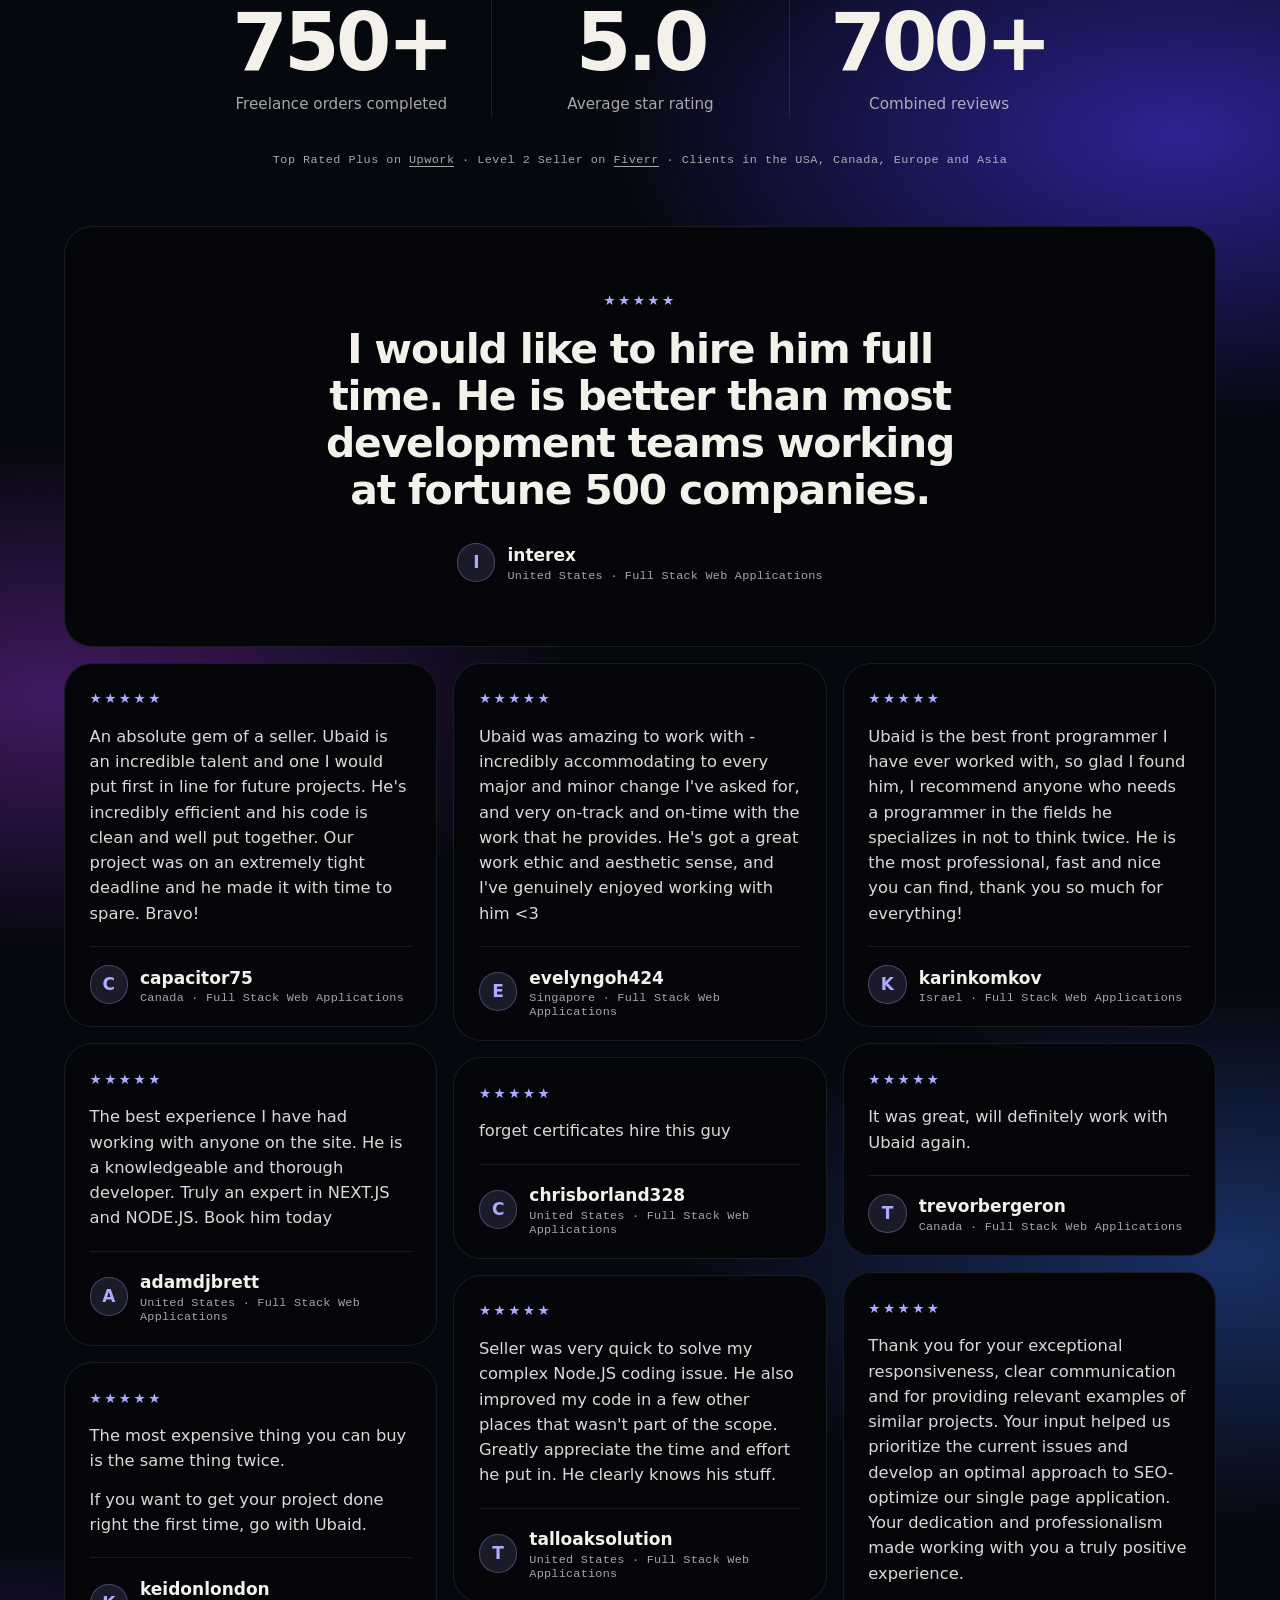
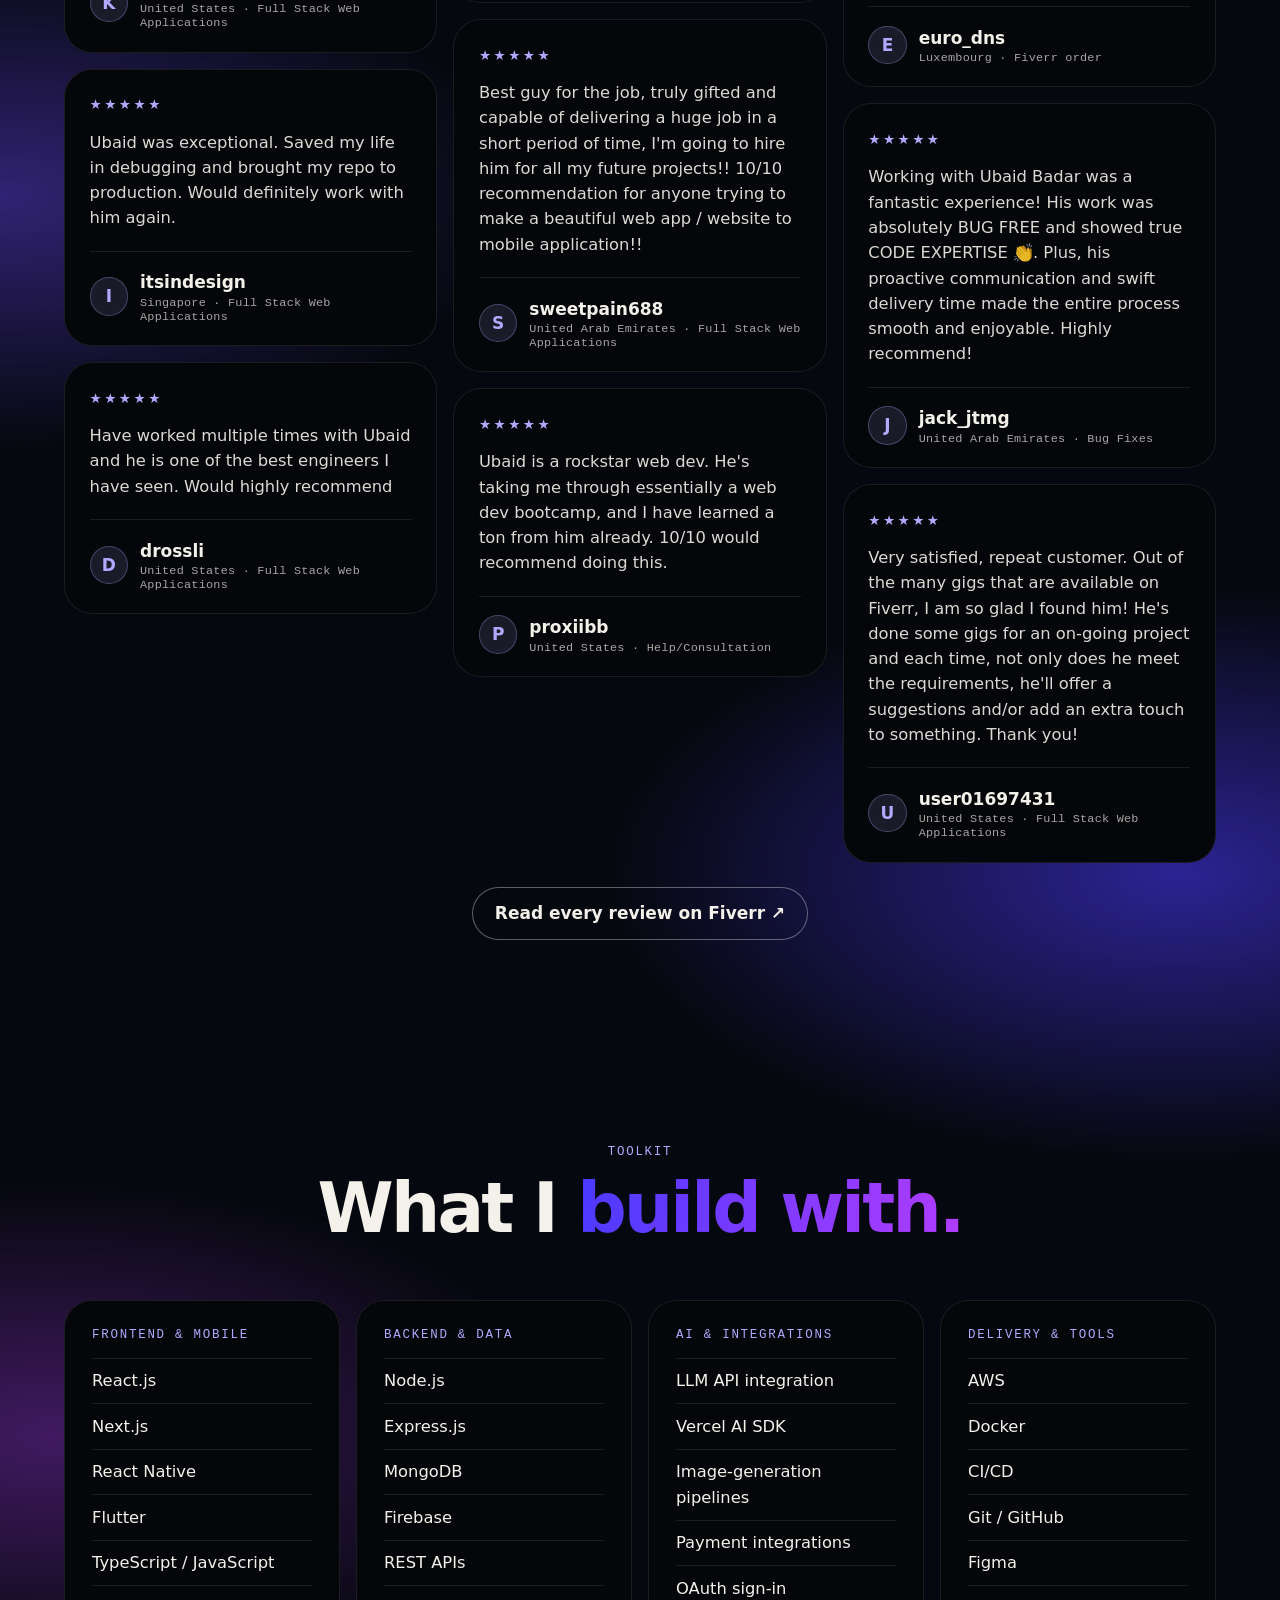
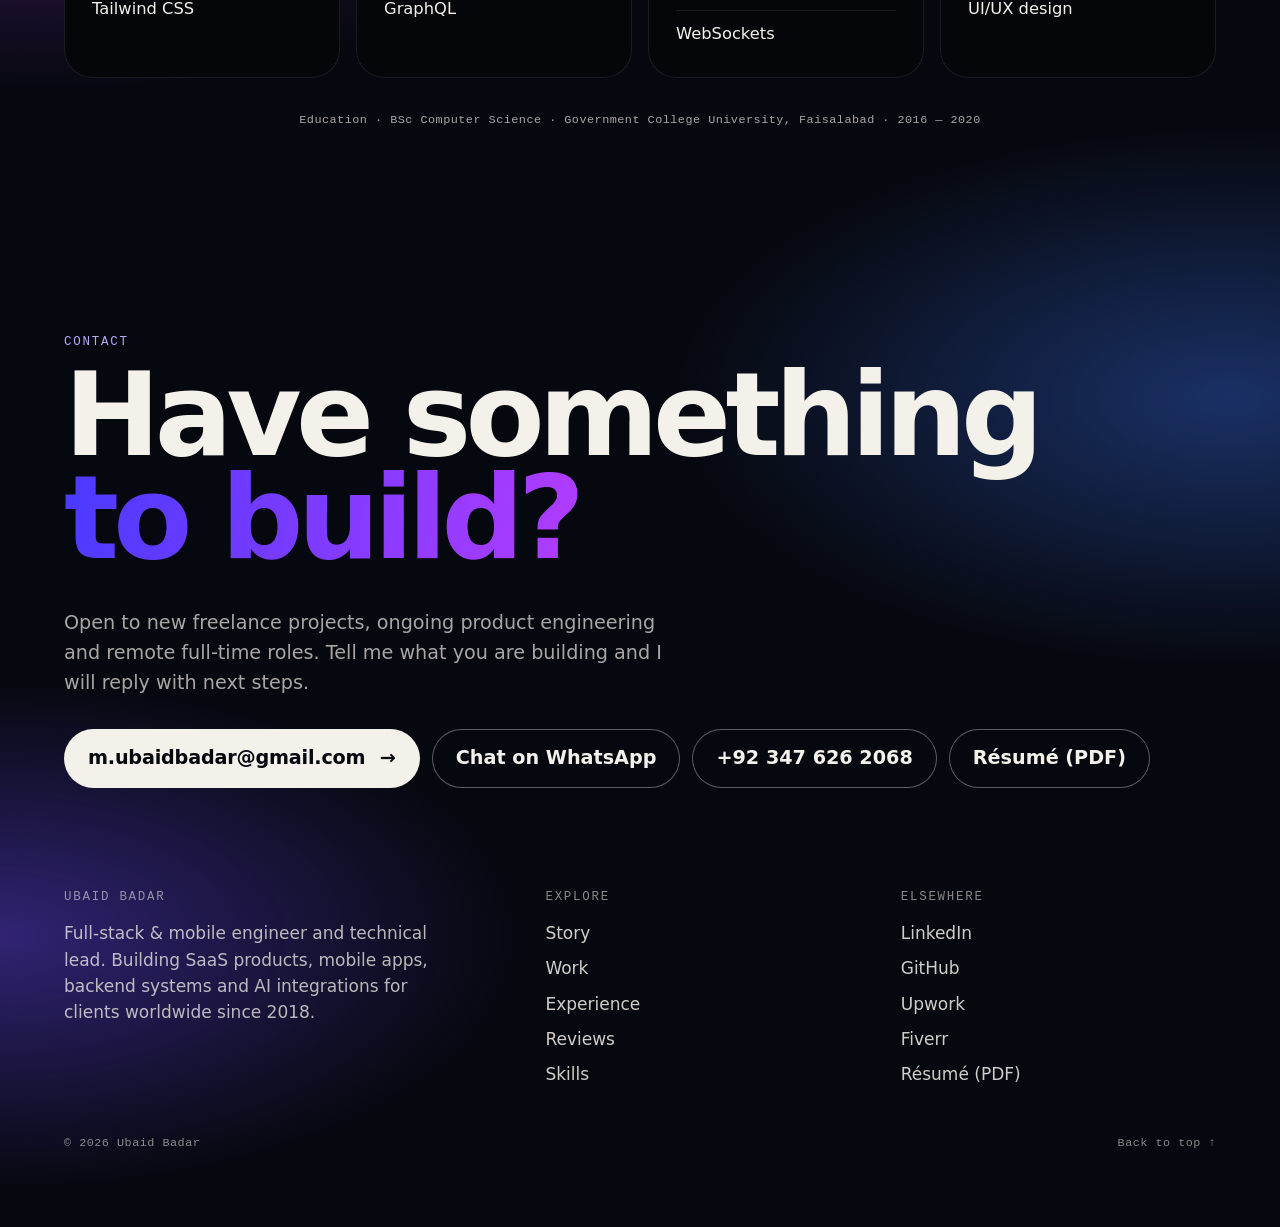
==== commit 57c5cb4e: "Refactor main.js indentation, update sitemap URL in robots.txt, add MIME types in serve.mjs, enhance" ====
--- a/public/index.html
+++ b/public/index.html
@@ -3,87 +3,101 @@
 <head>
   <meta charset="utf-8">
   <meta name="viewport" content="width=device-width, initial-scale=1">
-  <title>Ubaid Badar — Full-Stack &amp; Mobile Developer | React, Node.js, React Native</title>
-  <meta name="description" content="Ubaid Badar is a freelance full-stack and mobile developer and technical lead with 6+ years building React, Node.js and React Native products, including StockAlgos and Predictr, for clients in fintech, healthcare and creative industries.">
+  <title>Ubaid Badar — Full-Stack SaaS &amp; AI Engineer | React, Next.js, Node.js</title>
+  <meta name="description" content="Ubaid Badar is a full-stack engineer and technical lead who builds SaaS products end to end: React and Next.js frontends, Node.js backends, React Native apps and AI integrations. Lead developer on StockAlgos and Predictr since 2019.">
   <meta name="theme-color" content="#06080f">
   <meta name="robots" content="index, follow, max-image-preview:large">
   <meta name="author" content="Ubaid Badar">
-  <meta property="og:title" content="Ubaid Badar — Full-Stack &amp; Mobile Developer">
-  <meta property="og:description" content="6+ years, 750+ delivered orders, lead developer on four production platforms since 2019.">
+  <link rel="canonical" href="https://ubaidbadar.pro/">
+  <meta property="og:title" content="Ubaid Badar — Full-Stack SaaS &amp; AI Engineer">
+  <meta property="og:description" content="SaaS products built end to end: React, Next.js, Node.js, React Native and AI integrations. Lead developer on four production platforms since 2019.">
   <meta property="og:type" content="profile">
   <meta property="og:site_name" content="Ubaid Badar">
   <meta property="og:locale" content="en_US">
-  <meta property="profile:first_name" content="Ubaid">
-  <meta property="profile:last_name" content="Badar">
-  <!-- site-url:start (rewritten by scripts/set-site-url.mjs) -->
-  <link rel="canonical" href="https://u-portfolio.web.app/">
-  <meta property="og:url" content="https://u-portfolio.web.app/">
-  <meta property="og:image" content="https://u-portfolio.web.app/assets/og.jpg">
+  <meta property="og:url" content="https://ubaidbadar.pro/">
+  <meta property="og:image" content="https://ubaidbadar.pro/assets/og.jpg">
   <meta property="og:image:width" content="1200">
   <meta property="og:image:height" content="630">
   <meta property="og:image:alt" content="Ubaid Badar — full-stack and mobile engineer, technical lead">
+  <meta property="profile:first_name" content="Ubaid">
+  <meta property="profile:last_name" content="Badar">
   <meta name="twitter:card" content="summary_large_image">
-  <meta name="twitter:title" content="Ubaid Badar — Full-Stack &amp; Mobile Developer">
-  <meta name="twitter:description" content="6+ years, 750+ delivered orders, lead developer on four production platforms since 2019.">
-  <meta name="twitter:image" content="https://u-portfolio.web.app/assets/og.jpg">
-  <!-- site-url:end -->
   <!-- ?v= forces browsers to drop a cached (or cached-as-missing) icon; bump it when the icon changes -->
   <link rel="icon" href="favicon.ico?v=5" sizes="32x32">
   <link rel="icon" href="assets/favicon.svg?v=5" type="image/svg+xml">
   <link rel="apple-touch-icon" href="assets/apple-touch-icon.png">
-  <script type="application/ld+json" id="ld-profile">
+  <!-- Site URLs here and above are swapped by scripts/set-site-url.mjs when the domain changes. -->
+  <script type="application/ld+json">
   {
     "@context": "https://schema.org",
-    "@type": "ProfilePage",
-    "name": "Ubaid Badar — Full-Stack & Mobile Developer",
-    "inLanguage": "en",
-    "mainEntity": {
-      "@type": "Person",
-      "name": "Ubaid Badar",
-      "givenName": "Ubaid",
-      "familyName": "Badar",
-      "jobTitle": "Full-Stack & Mobile Developer, Technical Lead",
-      "description": "Freelance full-stack and mobile developer and technical lead building web, mobile, backend and AI-integrated products since 2018.",
-      "email": "mailto:m.ubaidbadar@gmail.com",
-      "sameAs": [
-        "https://linkedin.com/in/ubaidbadar",
-        "https://github.com/ubaidbadar",
-        "https://www.upwork.com/freelancers/~019cc877390ea625e9",
-        "https://www.fiverr.com/ubaidbadar333"
-      ],
-      "knowsAbout": [
-        "React.js",
-        "React Native",
-        "Next.js",
-        "Node.js",
-        "Express.js",
-        "TypeScript",
-        "JavaScript",
-        "MongoDB",
-        "Firebase",
-        "REST APIs",
-        "GraphQL",
-        "Tailwind CSS",
-        "AWS",
-        "Docker",
-        "CI/CD",
-        "UI/UX design"
-      ],
-      "alumniOf": {
-        "@type": "CollegeOrUniversity",
-        "name": "Government College University, Faisalabad"
+    "@graph": [
+      {
+        "@type": "WebSite",
+        "@id": "https://ubaidbadar.pro/#website",
+        "url": "https://ubaidbadar.pro/",
+        "name": "Ubaid Badar",
+        "inLanguage": "en",
+        "publisher": { "@id": "https://ubaidbadar.pro/#person" }
       },
-      "hasOccupation": {
-        "@type": "Occupation",
-        "name": "Software Developer",
-        "skills": "Full-stack web development, mobile app development, backend APIs, AI integration"
+      {
+        "@type": "ProfilePage",
+        "@id": "https://ubaidbadar.pro/#profile",
+        "url": "https://ubaidbadar.pro/",
+        "name": "Ubaid Badar — Full-Stack SaaS & AI Engineer",
+        "inLanguage": "en",
+        "isPartOf": { "@id": "https://ubaidbadar.pro/#website" },
+        "mainEntity": { "@id": "https://ubaidbadar.pro/#person" }
       },
-      "@id": "https://u-portfolio.web.app/#person",
-      "url": "https://u-portfolio.web.app/",
-      "image": "https://u-portfolio.web.app/assets/og.jpg"
-    },
-    "@id": "https://u-portfolio.web.app/#profile",
-    "url": "https://u-portfolio.web.app/"
+      {
+        "@type": "Person",
+        "@id": "https://ubaidbadar.pro/#person",
+        "url": "https://ubaidbadar.pro/",
+        "image": "https://ubaidbadar.pro/assets/og.jpg",
+        "name": "Ubaid Badar",
+        "givenName": "Ubaid",
+        "familyName": "Badar",
+        "jobTitle": "Full-Stack Engineer and Technical Lead",
+        "description": "Full-stack engineer and technical lead building SaaS products, mobile apps, backend systems and AI integrations for clients worldwide since 2018.",
+        "email": "mailto:m.ubaidbadar@gmail.com",
+        "sameAs": [
+          "https://linkedin.com/in/ubaidbadar",
+          "https://github.com/ubaidbadar",
+          "https://www.upwork.com/freelancers/~019cc877390ea625e9",
+          "https://www.fiverr.com/ubaidbadar333"
+        ],
+        "knowsAbout": [
+          "SaaS product engineering",
+          "React.js",
+          "Next.js",
+          "React Native",
+          "Flutter",
+          "Node.js",
+          "Express.js",
+          "TypeScript",
+          "JavaScript",
+          "MongoDB",
+          "Firebase",
+          "REST APIs",
+          "GraphQL",
+          "AI integration",
+          "Payment integrations",
+          "Tailwind CSS",
+          "AWS",
+          "Docker",
+          "CI/CD",
+          "UI/UX design"
+        ],
+        "alumniOf": {
+          "@type": "CollegeOrUniversity",
+          "name": "Government College University, Faisalabad"
+        },
+        "hasOccupation": {
+          "@type": "Occupation",
+          "name": "Software Developer",
+          "skills": "Full-stack web development, SaaS product engineering, mobile app development, backend APIs, AI integration"
+        }
+      }
+    ]
   }
   </script>
   <link rel="stylesheet" href="styles.css">
@@ -233,10 +247,10 @@
         <div class="hero">
           <p class="eyebrow">Full-stack &amp; mobile engineer · Technical lead</p>
           <h1><span class="h1-a">Ubaid</span> <span class="h1-b">Badar</span></h1>
-          <p class="hero-lede">I turn product ideas into shipped web, mobile, backend and AI systems. Six-plus years, 750+ delivered orders, and lead developer on four production platforms since 2019.</p>
+          <p class="hero-lede">I build and scale SaaS products end to end: React and Next.js frontends, Node.js backends, mobile apps and AI integrations. Lead developer on four production platforms since 2019, with 750+ freelance orders delivered.</p>
           <p class="hero-cta">
-            <a class="btn" href="#work">See the work</a>
-            <a class="btn btn-ghost" href="#contact">Get in touch</a>
+            <a class="btn" href="#contact">Start a project</a>
+            <a class="btn btn-ghost" href="#work">See the work</a>
           </p>
         </div>
 
@@ -319,37 +333,51 @@
         <h2>Two flagship platforms, <span class="hl">and the work around them.</span></h2>
       </header>
 
-      <h3 class="group">Main projects</h3>
+      <h3 class="group">Flagship case studies</h3>
       <div class="features">
         <article class="feature f-stock">
-          <p class="proj-kind">Fintech · AI research · Lead developer since 2019</p>
-          <h4>StockAlgos.com</h4>
-          <blockquote>“The research edge Wall Street doesn't want you to have.”</blockquote>
-          <p class="desc">AI-powered stock research platform featuring institutional-grade market tools, insider trading trackers and prediction competitions.</p>
-          <ul class="tags"><li>React.js</li><li>Node.js</li><li>MongoDB</li><li>Firebase</li><li>AWS</li></ul>
-          <p class="actions"><a class="btn" href="https://stockalgos.com/" target="_blank" rel="noopener">Visit StockAlgos</a></p>
+          <div class="feature-copy">
+            <p class="proj-kind">Fintech SaaS · AI research · Lead developer since 2019</p>
+            <h4>StockAlgos.com</h4>
+            <p class="desc">AI-powered stock research platform featuring institutional-grade market tools, insider trading trackers and prediction competitions.</p>
+            <ul class="tags"><li>React.js</li><li>Node.js</li><li>MongoDB</li><li>Firebase</li><li>AWS</li></ul>
+            <p class="actions"><a class="btn" href="https://stockalgos.com/" target="_blank" rel="noopener">Visit StockAlgos <span aria-hidden="true">↗</span></a></p>
+          </div>
+          <dl class="case">
+            <div><dt>My role</dt><dd>Lead full-stack developer since 2019, working directly with the founder from architecture through deployment.</dd></div>
+            <div><dt>The product</dt><dd>A suite of research tools on live market data, including hedge-fund, Congress and insider trading trackers, an options screener and sentiment analysis, sold as per-tool subscriptions with a free trial.</dd></div>
+            <div><dt>AI</dt><dd>StockGPT, an in-product assistant that answers questions about the data on screen.</dd></div>
+          </dl>
+          <!-- TODO(confirm with Ubaid): add one verified outcome as a fourth row, and a real product screenshot beside it (active subscribers, tools shipped, uptime, load-time gain). None is published because none could be verified. -->
         </article>
         <article class="feature f-predict">
-          <p class="proj-kind">Fintech · Web, iOS &amp; Android · Lead developer since 2019</p>
-          <h4>Predictr.ca</h4>
-          <blockquote>“Where your market intuition meets real rewards!”</blockquote>
-          <p class="desc">Stock market prediction platform and trading competition where users compete for cash prizes and build their reputation. Available on the web, iOS and Android.</p>
-          <ul class="tags"><li>React.js</li><li>Node.js</li><li>Tailwind CSS</li><li>MongoDB</li></ul>
-          <p class="actions">
-            <a class="btn" href="https://predictr.ca/" target="_blank" rel="noopener">Visit Predictr</a>
-            <a class="btn btn-ghost btn-store" href="https://play.google.com/store/apps/details?id=com.predictr" target="_blank" rel="noopener">
-              <svg viewBox="0 0 24 24" aria-hidden="true"><path fill="#00d2ff" d="M1.337.924a1.486 1.486 0 0 0-.112.568v21.017c0 .217.045.419.124.6l11.155-11.087L1.337.924z"/><path fill="#00f076" d="M13.544 10.989l3.258-3.238L3.45.195a1.466 1.466 0 0 0-.946-.179l11.04 10.973z"/><path fill="#ff3a44" d="M13.544 13.056l-11 10.933c.298.036.612-.016.906-.183l13.324-7.54-3.23-3.21z"/><path fill="#ffd400" d="M22.018 13.298l-3.919 2.218-3.515-3.493 3.543-3.521 3.891 2.202a1.49 1.49 0 0 1 0 2.594z"/></svg>
-              <span><small>Get it on</small>Google Play</span>
-            </a>
-            <a class="btn btn-ghost btn-store" href="https://apps.apple.com/app/predictr/id6737692647" target="_blank" rel="noopener">
-              <svg viewBox="0 0 24 24" aria-hidden="true"><path fill="currentColor" d="M12.152 6.896c-.948 0-2.415-1.078-3.96-1.04-2.04.027-3.91 1.183-4.961 3.014-2.117 3.675-.546 9.103 1.519 12.09 1.013 1.454 2.208 3.09 3.792 3.039 1.52-.065 2.09-.987 3.935-.987 1.831 0 2.35.987 3.96.948 1.637-.026 2.676-1.48 3.676-2.948 1.156-1.688 1.636-3.325 1.662-3.415-.039-.013-3.182-1.221-3.22-4.857-.026-3.04 2.48-4.494 2.597-4.559-1.429-2.09-3.623-2.324-4.39-2.376-2-.156-3.675 1.09-4.61 1.09zM15.53 3.83c.843-1.012 1.4-2.427 1.245-3.83-1.207.052-2.662.805-3.532 1.818-.78.896-1.454 2.338-1.273 3.714 1.338.104 2.715-.688 3.559-1.701"/></svg>
-              <span><small>Download on the</small>App Store</span>
-            </a>
-          </p>
-        </article>
-      </div>
-
-      <h3 class="group">More examples</h3>
+          <div class="feature-copy">
+            <p class="proj-kind">Fintech · Web, iOS &amp; Android · Lead developer since 2019</p>
+            <h4>Predictr.ca</h4>
+            <p class="desc">Stock market prediction platform and trading competition where users compete for cash prizes and build their reputation. Available on the web, iOS and Android.</p>
+            <ul class="tags"><li>React.js</li><li>Node.js</li><li>Tailwind CSS</li><li>MongoDB</li></ul>
+            <p class="actions">
+              <a class="btn" href="https://predictr.ca/" target="_blank" rel="noopener">Visit Predictr <span aria-hidden="true">↗</span></a>
+              <a class="btn btn-ghost btn-store" href="https://play.google.com/store/apps/details?id=com.predictr" target="_blank" rel="noopener">
+                <svg viewBox="0 0 24 24" aria-hidden="true"><path fill="#00d2ff" d="M1.337.924a1.486 1.486 0 0 0-.112.568v21.017c0 .217.045.419.124.6l11.155-11.087L1.337.924z"/><path fill="#00f076" d="M13.544 10.989l3.258-3.238L3.45.195a1.466 1.466 0 0 0-.946-.179l11.04 10.973z"/><path fill="#ff3a44" d="M13.544 13.056l-11 10.933c.298.036.612-.016.906-.183l13.324-7.54-3.23-3.21z"/><path fill="#ffd400" d="M22.018 13.298l-3.919 2.218-3.515-3.493 3.543-3.521 3.891 2.202a1.49 1.49 0 0 1 0 2.594z"/></svg>
+                <span><small>Get it on</small>Google Play</span>
+              </a>
+              <a class="btn btn-ghost btn-store" href="https://apps.apple.com/app/predictr/id6737692647" target="_blank" rel="noopener">
+                <svg viewBox="0 0 24 24" aria-hidden="true"><path fill="currentColor" d="M12.152 6.896c-.948 0-2.415-1.078-3.96-1.04-2.04.027-3.91 1.183-4.961 3.014-2.117 3.675-.546 9.103 1.519 12.09 1.013 1.454 2.208 3.09 3.792 3.039 1.52-.065 2.09-.987 3.935-.987 1.831 0 2.35.987 3.96.948 1.637-.026 2.676-1.48 3.676-2.948 1.156-1.688 1.636-3.325 1.662-3.415-.039-.013-3.182-1.221-3.22-4.857-.026-3.04 2.48-4.494 2.597-4.559-1.429-2.09-3.623-2.324-4.39-2.376-2-.156-3.675 1.09-4.61 1.09zM15.53 3.83c.843-1.012 1.4-2.427 1.245-3.83-1.207.052-2.662.805-3.532 1.818-.78.896-1.454 2.338-1.273 3.714 1.338.104 2.715-.688 3.559-1.701"/></svg>
+                <span><small>Download on the</small>App Store</span>
+              </a>
+            </p>
+          </div>
+          <dl class="case">
+            <div><dt>My role</dt><dd>Lead developer on the web app and the iOS and Android apps, as part of the same long-term engagement as StockAlgos.</dd></div>
+            <div><dt>The product</dt><dd>Users make calls on real stocks, climb a public leaderboard and compete in recurring cash-prize competitions.</dd></div>
+            <div><dt>Engineering</dt><dd>React and Tailwind CSS client with real-time updates over WebSockets and Google sign-in, on a Node.js and MongoDB backend.</dd></div>
+          </dl>
+          <!-- TODO(confirm with Ubaid): add one verified outcome as a fourth row, and a real product screenshot beside it (registered users, app installs, predictions made). None is published because none could be verified. -->
+        </article>
+      </div>
+
+      <h3 class="group">More shipped work</h3>
       <div class="examples">
         <article class="example">
           <div class="frame">
@@ -442,6 +470,7 @@
         <li><a href="https://predictr.ca/" target="_blank" rel="noopener"><span>03</span><b>Predictr.ca</b><i>Prediction competitions on web, iOS and Android</i></a></li>
         <li><a href="https://www.startupfuel.com/" target="_blank" rel="noopener"><span>04</span><b>StartupFuel.com</b><i>AI-scored startup data rooms for investors</i></a></li>
       </ol>
+      <p class="fine">Hiring for a remote or full-time role? <a href="assets/ubaid-badar-resume.pdf" target="_blank" rel="noopener">Read my résumé (PDF)</a> or <a href="https://linkedin.com/in/ubaidbadar" target="_blank" rel="noopener">connect on LinkedIn</a>.</p>
     </section>
 
     <!-- ============ Reviews ============ -->
@@ -458,83 +487,83 @@
       </dl>
       <p class="fine">Top Rated Plus on <a href="https://www.upwork.com/freelancers/~019cc877390ea625e9" target="_blank" rel="noopener">Upwork</a> · Level 2 Seller on <a href="https://www.fiverr.com/ubaidbadar333" target="_blank" rel="noopener">Fiverr</a> · Clients in the USA, Canada, Europe and Asia</p>
         <figure class="quote quote-lead">
-          <p class="stars" aria-label="Rated 5 out of 5">★★★★★</p>
+          <p class="stars" role="img" aria-label="Rated 5 out of 5">★★★★★</p>
           <blockquote><p>I would like to hire him full time. He is better than most development teams working at fortune 500 companies.</p></blockquote>
           <figcaption><span class="av" aria-hidden="true">I</span><span><b>interex</b><i>United States · Full Stack Web Applications</i></span></figcaption>
         </figure>
       <div class="quotes">
         <figure class="quote">
-          <p class="stars" aria-label="Rated 5 out of 5">★★★★★</p>
+          <p class="stars" role="img" aria-label="Rated 5 out of 5">★★★★★</p>
           <blockquote><p>An absolute gem of a seller. Ubaid is an incredible talent and one I would put first in line for future projects. He&#x27;s incredibly efficient and his code is clean and well put together. Our project was on an extremely tight deadline and he made it with time to spare. Bravo!</p></blockquote>
           <figcaption><span class="av" aria-hidden="true">C</span><span><b>capacitor75</b><i>Canada · Full Stack Web Applications</i></span></figcaption>
         </figure>
         <figure class="quote">
-          <p class="stars" aria-label="Rated 5 out of 5">★★★★★</p>
+          <p class="stars" role="img" aria-label="Rated 5 out of 5">★★★★★</p>
+          <blockquote><p>The best experience I have had working with anyone on the site. He is a knowledgeable and thorough developer. Truly an expert in NEXT.JS and NODE.JS. Book him today</p></blockquote>
+          <figcaption><span class="av" aria-hidden="true">A</span><span><b>adamdjbrett</b><i>United States · Full Stack Web Applications</i></span></figcaption>
+        </figure>
+        <figure class="quote">
+          <p class="stars" role="img" aria-label="Rated 5 out of 5">★★★★★</p>
           <blockquote><p>The most expensive thing you can buy is the same thing twice.</p><p>If you want to get your project done right the first time, go with Ubaid.</p></blockquote>
           <figcaption><span class="av" aria-hidden="true">K</span><span><b>keidonlondon</b><i>United States · Full Stack Web Applications</i></span></figcaption>
         </figure>
         <figure class="quote">
-          <p class="stars" aria-label="Rated 5 out of 5">★★★★★</p>
+          <p class="stars" role="img" aria-label="Rated 5 out of 5">★★★★★</p>
           <blockquote><p>Ubaid was exceptional. Saved my life in debugging and brought my repo to production. Would definitely work with him again.</p></blockquote>
           <figcaption><span class="av" aria-hidden="true">I</span><span><b>itsindesign</b><i>Singapore · Full Stack Web Applications</i></span></figcaption>
         </figure>
         <figure class="quote">
-          <p class="stars" aria-label="Rated 5 out of 5">★★★★★</p>
+          <p class="stars" role="img" aria-label="Rated 5 out of 5">★★★★★</p>
           <blockquote><p>Have worked multiple times with Ubaid and he is one of the best engineers I have seen. Would highly recommend</p></blockquote>
           <figcaption><span class="av" aria-hidden="true">D</span><span><b>drossli</b><i>United States · Full Stack Web Applications</i></span></figcaption>
         </figure>
         <figure class="quote">
-          <p class="stars" aria-label="Rated 5 out of 5">★★★★★</p>
+          <p class="stars" role="img" aria-label="Rated 5 out of 5">★★★★★</p>
           <blockquote><p>Ubaid was amazing to work with - incredibly accommodating to every major and minor change I&#x27;ve asked for, and very on-track and on-time with the work that he provides. He&#x27;s got a great work ethic and aesthetic sense, and I&#x27;ve genuinely enjoyed working with him &lt;3</p></blockquote>
           <figcaption><span class="av" aria-hidden="true">E</span><span><b>evelyngoh424</b><i>Singapore · Full Stack Web Applications</i></span></figcaption>
         </figure>
         <figure class="quote">
-          <p class="stars" aria-label="Rated 5 out of 5">★★★★★</p>
+          <p class="stars" role="img" aria-label="Rated 5 out of 5">★★★★★</p>
           <blockquote><p>forget certificates hire this guy</p></blockquote>
           <figcaption><span class="av" aria-hidden="true">C</span><span><b>chrisborland328</b><i>United States · Full Stack Web Applications</i></span></figcaption>
         </figure>
         <figure class="quote">
-          <p class="stars" aria-label="Rated 5 out of 5">★★★★★</p>
+          <p class="stars" role="img" aria-label="Rated 5 out of 5">★★★★★</p>
           <blockquote><p>Seller was very quick to solve my complex Node.JS coding issue. He also improved my code in a few other places that wasn&#x27;t part of the scope. Greatly appreciate the time and effort he put in. He clearly knows his stuff.</p></blockquote>
           <figcaption><span class="av" aria-hidden="true">T</span><span><b>talloaksolution</b><i>United States · Full Stack Web Applications</i></span></figcaption>
         </figure>
         <figure class="quote">
-          <p class="stars" aria-label="Rated 5 out of 5">★★★★★</p>
-          <blockquote><p>The best experience I have had working with anyone on the site. He is a knowledgeable and thorough developer. Truly an expert in NEXT.JS and NODE.JS. Book him today</p></blockquote>
-          <figcaption><span class="av" aria-hidden="true">A</span><span><b>adamdjbrett</b><i>United States · Full Stack Web Applications</i></span></figcaption>
-        </figure>
-        <figure class="quote">
-          <p class="stars" aria-label="Rated 5 out of 5">★★★★★</p>
+          <p class="stars" role="img" aria-label="Rated 5 out of 5">★★★★★</p>
           <blockquote><p>Best guy for the job, truly gifted and capable of delivering a huge job in a short period of time, I&#x27;m going to hire him for all my future projects!! 10/10 recommendation for anyone trying to make a beautiful web app / website to mobile application!!</p></blockquote>
           <figcaption><span class="av" aria-hidden="true">S</span><span><b>sweetpain688</b><i>United Arab Emirates · Full Stack Web Applications</i></span></figcaption>
         </figure>
         <figure class="quote">
-          <p class="stars" aria-label="Rated 5 out of 5">★★★★★</p>
+          <p class="stars" role="img" aria-label="Rated 5 out of 5">★★★★★</p>
           <blockquote><p>Ubaid is a rockstar web dev. He&#x27;s taking me through essentially a web dev bootcamp, and I have learned a ton from him already. 10/10 would recommend doing this.</p></blockquote>
           <figcaption><span class="av" aria-hidden="true">P</span><span><b>proxiibb</b><i>United States · Help/Consultation</i></span></figcaption>
         </figure>
         <figure class="quote">
-          <p class="stars" aria-label="Rated 5 out of 5">★★★★★</p>
+          <p class="stars" role="img" aria-label="Rated 5 out of 5">★★★★★</p>
           <blockquote><p>Ubaid is the best front programmer I have ever worked with, so glad I found him, I recommend anyone who needs a programmer in the fields he specializes in not to think twice. He is the most professional, fast and nice you can find, thank you so much for everything!</p></blockquote>
           <figcaption><span class="av" aria-hidden="true">K</span><span><b>karinkomkov</b><i>Israel · Full Stack Web Applications</i></span></figcaption>
         </figure>
         <figure class="quote">
-          <p class="stars" aria-label="Rated 5 out of 5">★★★★★</p>
+          <p class="stars" role="img" aria-label="Rated 5 out of 5">★★★★★</p>
           <blockquote><p>It was great, will definitely work with Ubaid again.</p></blockquote>
           <figcaption><span class="av" aria-hidden="true">T</span><span><b>trevorbergeron</b><i>Canada · Full Stack Web Applications</i></span></figcaption>
         </figure>
         <figure class="quote">
-          <p class="stars" aria-label="Rated 5 out of 5">★★★★★</p>
+          <p class="stars" role="img" aria-label="Rated 5 out of 5">★★★★★</p>
           <blockquote><p>Thank you for your exceptional responsiveness, clear communication and for providing relevant examples of similar projects. Your input helped us prioritize the current issues and develop an optimal approach to SEO-optimize our single page application. Your dedication and professionalism made working with you a truly positive experience.</p></blockquote>
           <figcaption><span class="av" aria-hidden="true">E</span><span><b>euro_dns</b><i>Luxembourg · Fiverr order</i></span></figcaption>
         </figure>
         <figure class="quote">
-          <p class="stars" aria-label="Rated 5 out of 5">★★★★★</p>
+          <p class="stars" role="img" aria-label="Rated 5 out of 5">★★★★★</p>
           <blockquote><p>Working with Ubaid Badar was a fantastic experience! His work was absolutely BUG FREE and showed true CODE EXPERTISE 👏. Plus, his proactive communication and swift delivery time made the entire process smooth and enjoyable. Highly recommend!</p></blockquote>
           <figcaption><span class="av" aria-hidden="true">J</span><span><b>jack_jtmg</b><i>United Arab Emirates · Bug Fixes</i></span></figcaption>
         </figure>
         <figure class="quote">
-          <p class="stars" aria-label="Rated 5 out of 5">★★★★★</p>
+          <p class="stars" role="img" aria-label="Rated 5 out of 5">★★★★★</p>
           <blockquote><p>Very satisfied, repeat customer.  Out of the many gigs that are available on Fiverr, I am so glad I found him! He&#x27;s done some gigs for an on-going project and each time, not only does he meet the requirements, he&#x27;ll offer a suggestions and/or add an extra touch to something. Thank you!</p></blockquote>
           <figcaption><span class="av" aria-hidden="true">U</span><span><b>user01697431</b><i>United States · Full Stack Web Applications</i></span></figcaption>
         </figure>
@@ -550,16 +579,20 @@
       </header>
       <div class="skill-grid">
         <div>
-          <h3>Frontend</h3>
-          <ul><li>React.js</li><li>React Native</li><li>Tailwind CSS</li><li>HTML5 / CSS3</li><li>JavaScript / TypeScript</li></ul>
+          <h3>Frontend &amp; mobile</h3>
+          <ul><li>React.js</li><li>Next.js</li><li>React Native</li><li>Flutter</li><li>TypeScript / JavaScript</li><li>Tailwind CSS</li></ul>
         </div>
         <div>
-          <h3>Backend</h3>
+          <h3>Backend &amp; data</h3>
           <ul><li>Node.js</li><li>Express.js</li><li>MongoDB</li><li>Firebase</li><li>REST APIs</li><li>GraphQL</li></ul>
         </div>
         <div>
-          <h3>Design &amp; tools</h3>
-          <ul><li>UI/UX design</li><li>Figma</li><li>Git / GitHub</li><li>AWS</li><li>Docker</li><li>CI/CD</li></ul>
+          <h3>AI &amp; integrations</h3>
+          <ul><li>LLM API integration</li><li>Vercel AI SDK</li><li>Image-generation pipelines</li><li>Payment integrations</li><li>OAuth sign-in</li><li>WebSockets</li></ul>
+        </div>
+        <div>
+          <h3>Delivery &amp; tools</h3>
+          <ul><li>AWS</li><li>Docker</li><li>CI/CD</li><li>Git / GitHub</li><li>Figma</li><li>UI/UX design</li></ul>
         </div>
       </div>
       <p class="fine">Education · BSc Computer Science · Government College University, Faisalabad · 2016 — 2020</p>
@@ -570,16 +603,18 @@
   <footer class="contact" id="contact">
     <p class="num">Contact</p>
     <h2>Have something <span class="grad">to build?</span></h2>
+    <p class="contact-lede">Open to new freelance projects, ongoing product engineering and remote full-time roles. Tell me what you are building and I will reply with next steps.</p>
     <p class="reach">
-      <a class="mail" href="mailto:m.ubaidbadar@gmail.com">m.ubaidbadar@gmail.com</a>
-      <a class="btn btn-ghost" href="https://wa.me/923476262068" target="_blank" rel="noopener">WhatsApp</a>
+      <a class="mail" href="mailto:m.ubaidbadar@gmail.com?subject=Project%20inquiry">m.ubaidbadar@gmail.com</a>
+      <a class="btn btn-ghost" href="https://wa.me/923476262068" target="_blank" rel="noopener">Chat on WhatsApp</a>
       <a class="btn btn-ghost" href="tel:+923476262068">+92 347 626 2068</a>
+      <a class="btn btn-ghost" href="assets/ubaid-badar-resume.pdf" target="_blank" rel="noopener">Résumé (PDF)</a>
     </p>
 
     <div class="foot-grid">
       <div>
         <h3>Ubaid Badar</h3>
-        <p>Full-stack &amp; mobile engineer and technical lead. Building web, mobile, backend and AI-integrated products for clients worldwide since 2018.</p>
+        <p>Full-stack &amp; mobile engineer and technical lead. Building SaaS products, mobile apps, backend systems and AI integrations for clients worldwide since 2018.</p>
       </div>
       <nav aria-label="Footer">
         <h3>Explore</h3>
@@ -598,6 +633,7 @@
           <li><a href="https://github.com/ubaidbadar" target="_blank" rel="noopener">GitHub</a></li>
           <li><a href="https://www.upwork.com/freelancers/~019cc877390ea625e9" target="_blank" rel="noopener">Upwork</a></li>
           <li><a href="https://www.fiverr.com/ubaidbadar333" target="_blank" rel="noopener">Fiverr</a></li>
+          <li><a href="assets/ubaid-badar-resume.pdf" target="_blank" rel="noopener">Résumé (PDF)</a></li>
         </ul>
       </div>
     </div>
--- a/public/styles.css
+++ b/public/styles.css
@@ -237,10 +237,10 @@
 .motion .hero.is-gone { visibility: hidden; }
 .motion .hero h1 span { will-change: transform; }
 .motion .rail {
-  display: flex; flex-direction: column; gap: .35rem;
+  display: flex; flex-direction: column; gap: .1rem;
   position: absolute; right: calc(var(--gutter) / 2.4); top: 50%; z-index: 4; transform: translateY(-50%);
 }
-.rail a { display: block; padding: .45rem; }
+.rail a { display: block; padding: .6rem; } /* 6px dot + padding = a 25px target */
 .rail a::before {
   content: ""; display: block; width: 6px; height: 6px; border-radius: 50%;
   background: currentColor; opacity: .3; transition: transform .3s, opacity .3s;
@@ -502,23 +502,29 @@
 .group::after { content: ""; flex: 1; height: 1px; background: var(--line); }
 .sec-head + .group { margin-top: 0; }
 
-/* Main projects: two large cards */
-.features { display: grid; grid-template-columns: repeat(2, minmax(0, 1fr)); gap: 1rem; }
+/* Flagship case studies: one full-width card each. The pitch and the links sit on the left, the
+   case notes (role, product, engineering) on the right; below 860px the notes drop underneath. */
+.features { display: grid; gap: 1rem; }
 .feature {
-  position: relative; overflow: hidden; isolation: isolate; display: flex; flex-direction: column;
-  min-height: 27rem; padding: clamp(1.75rem, 3.5vw, 3rem);
-}
+  position: relative; overflow: hidden; isolation: isolate;
+  display: grid; grid-template-columns: minmax(0, 1.05fr) minmax(0, 1fr); gap: clamp(1.75rem, 4vw, 4rem);
+  padding: clamp(1.75rem, 3.5vw, 3rem);
+}
+.feature-copy { container-type: inline-size; display: flex; flex-direction: column; }
 .feature::before { content: ""; position: absolute; inset: 0; z-index: -1; }
 .f-stock::before { background: radial-gradient(70% 80% at 100% 0%, rgba(61,139,255,.42), transparent 70%), radial-gradient(50% 60% at 0% 100%, rgba(74,58,255,.2), transparent 70%); }
 .f-predict::before { background: radial-gradient(70% 80% at 100% 0%, rgba(91,75,255,.55), transparent 70%), radial-gradient(50% 60% at 0% 100%, rgba(192,77,255,.2), transparent 70%); }
 .feature .proj-kind { width: auto; padding: 0; box-shadow: none; font-size: var(--label); letter-spacing: var(--track); line-height: 1.6; color: var(--accent-soft); }
-.feature h4 { margin: 1rem 0 1.25rem; font-size: clamp(2.2rem, 4.4vw, 4rem); line-height: 1; letter-spacing: -.04em; overflow-wrap: anywhere; }
-.feature blockquote {
-  width: fit-content; margin: 0 0 1.1rem; font-size: clamp(1.15rem, 1.8vw, 1.5rem); font-weight: 650; line-height: 1.25; letter-spacing: -.02em;
-  color: var(--cream); /* the gradient is kept for headlines and primary actions */
-}
-.feature .desc { max-width: 34rem; color: var(--dim); }
+/* Sized from the column it sits in, so a product name never has to break mid-word. */
+.feature h4 { margin: 1rem 0 1.25rem; font-size: clamp(1.5rem, 11cqi, 4rem); line-height: 1; letter-spacing: -.04em; overflow-wrap: break-word; }
+.feature .desc { max-width: 34rem; font-size: clamp(1.05rem, 1.4vw, 1.2rem); color: rgba(244,241,234,.86); }
 .feature .tags { margin-bottom: 2rem; }
+/* Case notes: a ruled list, label above each answer */
+.case { align-self: center; margin: 0; }
+.case div { padding: 1.1rem 0; border-top: 1px solid var(--line); }
+.case div:last-child { padding-bottom: 0; }
+.case dt { margin-bottom: .4rem; font: var(--micro) var(--mono); letter-spacing: var(--track); text-transform: uppercase; color: var(--accent-soft); }
+.case dd { max-width: 36rem; font-size: .98rem; color: var(--dim); }
 .feature .actions { display: flex; flex-wrap: wrap; align-items: center; gap: .6rem; margin-top: auto; }
 /* Store links: platform mark plus the usual two-line label */
 .btn-store { display: inline-flex; align-items: center; gap: .65rem; padding: .72rem 1.25rem .72rem 1rem; text-align: left; }
@@ -602,14 +608,15 @@
 .actions-center { margin-top: 1.5rem; text-align: center; }
 
 /* Skills */
-.skill-grid { display: grid; grid-template-columns: repeat(3, minmax(0, 1fr)); gap: 1rem; }
+.skill-grid { display: grid; grid-template-columns: repeat(4, minmax(0, 1fr)); gap: 1rem; }
 .skill-grid > div { padding: 1.75rem 1.75rem 1.4rem; }
 .skill-grid h3 { color: var(--accent-soft); margin-bottom: 1rem; }
-.skill-grid li { padding: .6rem 0; border-top: 1px solid var(--line); font-size: 1.08rem; }
+.skill-grid li { padding: .6rem 0; border-top: 1px solid var(--line); font-size: 1.02rem; }
 
 /* Contact */
 .contact { padding-bottom: clamp(2rem, 4vw, 3rem); }
-.contact h2 { margin: .9rem 0 2.5rem; font-size: clamp(2.8rem, 9vw, 8.5rem); line-height: .9; letter-spacing: -.05em; transform-origin: left; }
+.contact-lede { max-width: 38rem; margin-bottom: 2rem; font-size: clamp(1.05rem, 1.5vw, 1.25rem); color: var(--dim); }
+.contact h2 { margin: .9rem 0 1.75rem; font-size: clamp(2.8rem, 9vw, 8.5rem); line-height: .9; letter-spacing: -.05em; transform-origin: left; }
 .grad { display: block; width: fit-content; padding-bottom: .08em; background: var(--grad); -webkit-background-clip: text; background-clip: text; color: transparent; }
 .mail {
   display: inline-flex; align-items: center; gap: .9rem; max-width: 100%;
@@ -636,8 +643,7 @@
 .foot-bar a { text-decoration: none; }
 
 @media (max-width: 859px) {
-  .features { grid-template-columns: 1fr; }
-  .feature { min-height: 0; }
+  .feature { grid-template-columns: 1fr; }
   .platforms { grid-template-columns: repeat(2, minmax(0, 1fr)); }
   .platforms a { padding: 1.25rem 1.1rem 1.3rem; }
   /* Skills: one card per row, its items in two columns, so the section is not a long ladder */
@@ -650,6 +656,9 @@
   .examples { grid-template-columns: repeat(2, minmax(0, 1fr)); }
   .example, .example:nth-child(-n+2) { grid-column: auto; }
   .quotes { columns: 2; }
+}
+@media (min-width: 860px) and (max-width: 1099px) {
+  .skill-grid { grid-template-columns: repeat(2, minmax(0, 1fr)); }
 }
 @media (max-width: 639px) {
   :root { --r-lg: 22px; }
@@ -688,7 +697,7 @@
     .frame img {
       animation: img-drift linear both; animation-timeline: view(); animation-range: cover 0% cover 100%;
     }
-    .feature, .example, .sec-head, .stats, .skill-grid > div, .quote, .platforms li {
+    .feature, .example, .sec-head, .stats, .skill-grid > div, .quote, .platforms li, .contact-lede {
       animation: copy-in linear both; animation-timeline: view(); animation-range: entry 0% entry 70%;
     }
     /* Tall blocks finish after a fixed distance instead, so they are not half-faded for a full screen */
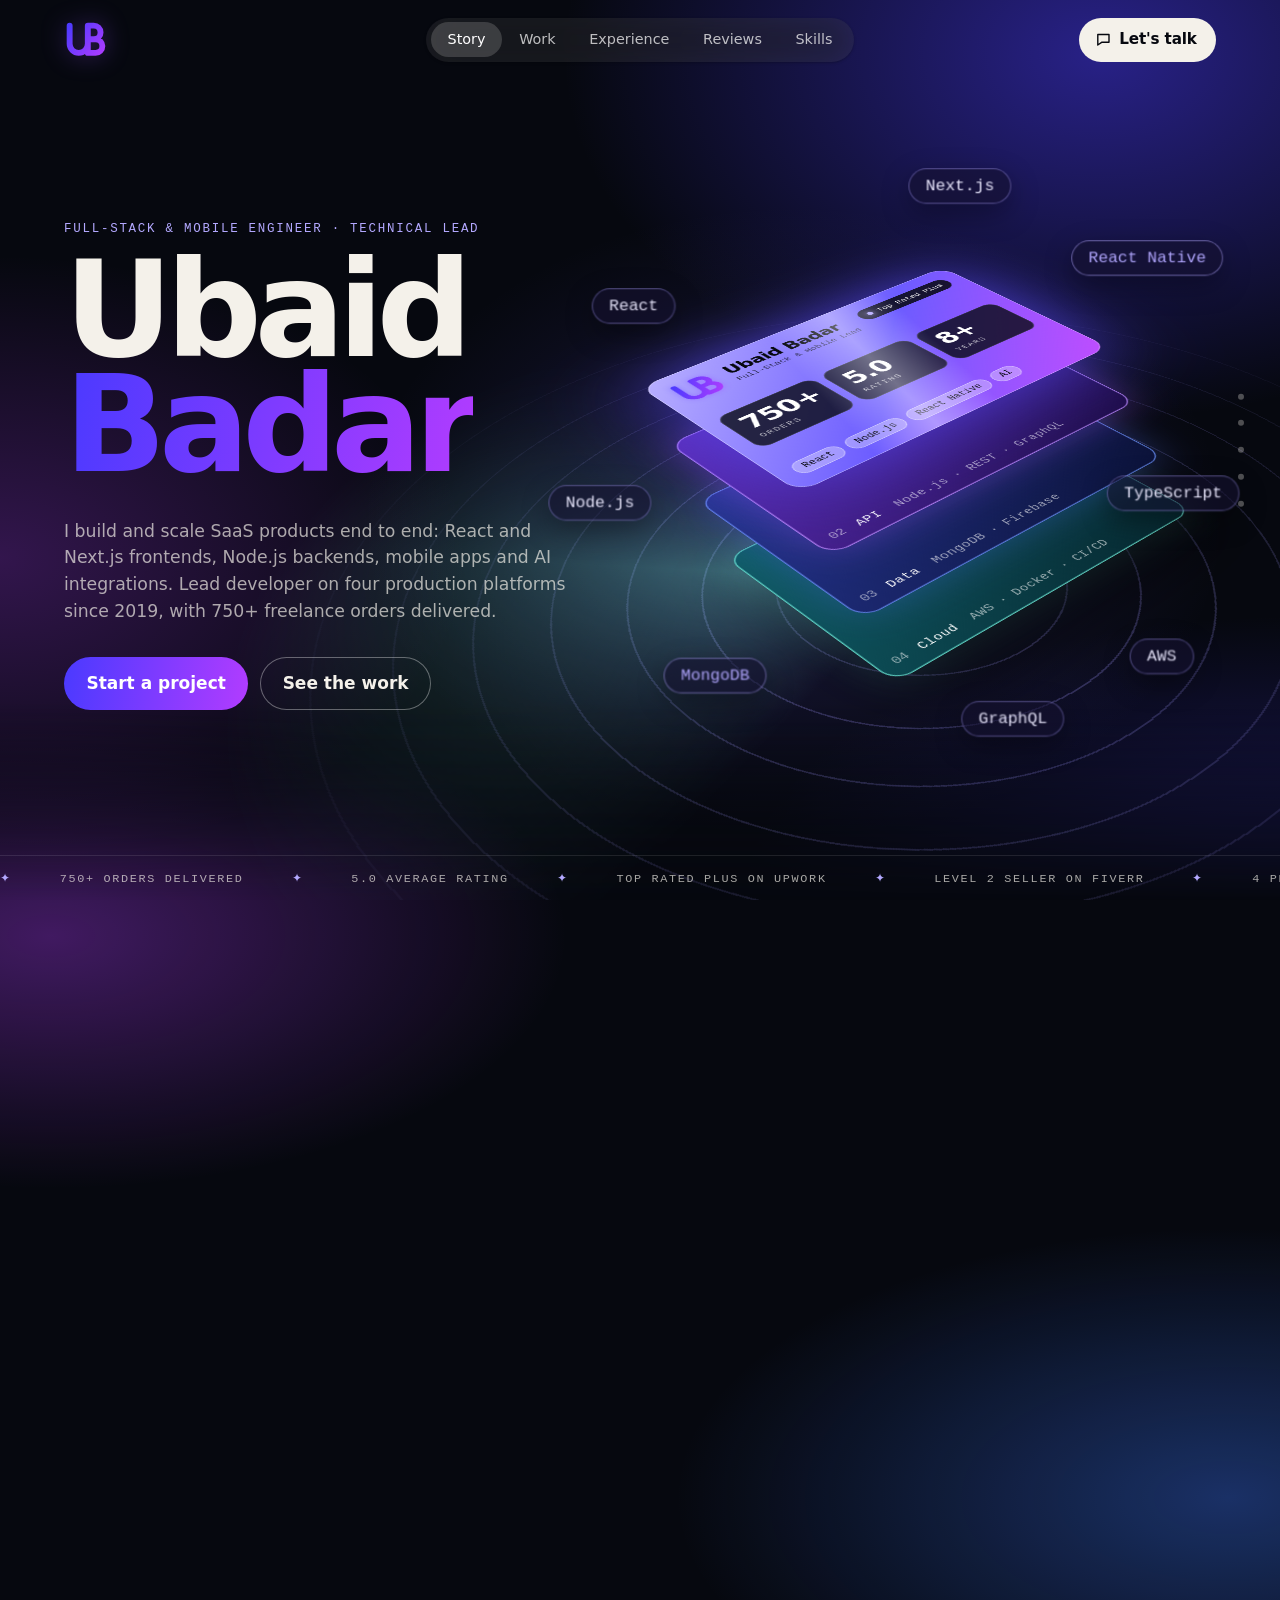
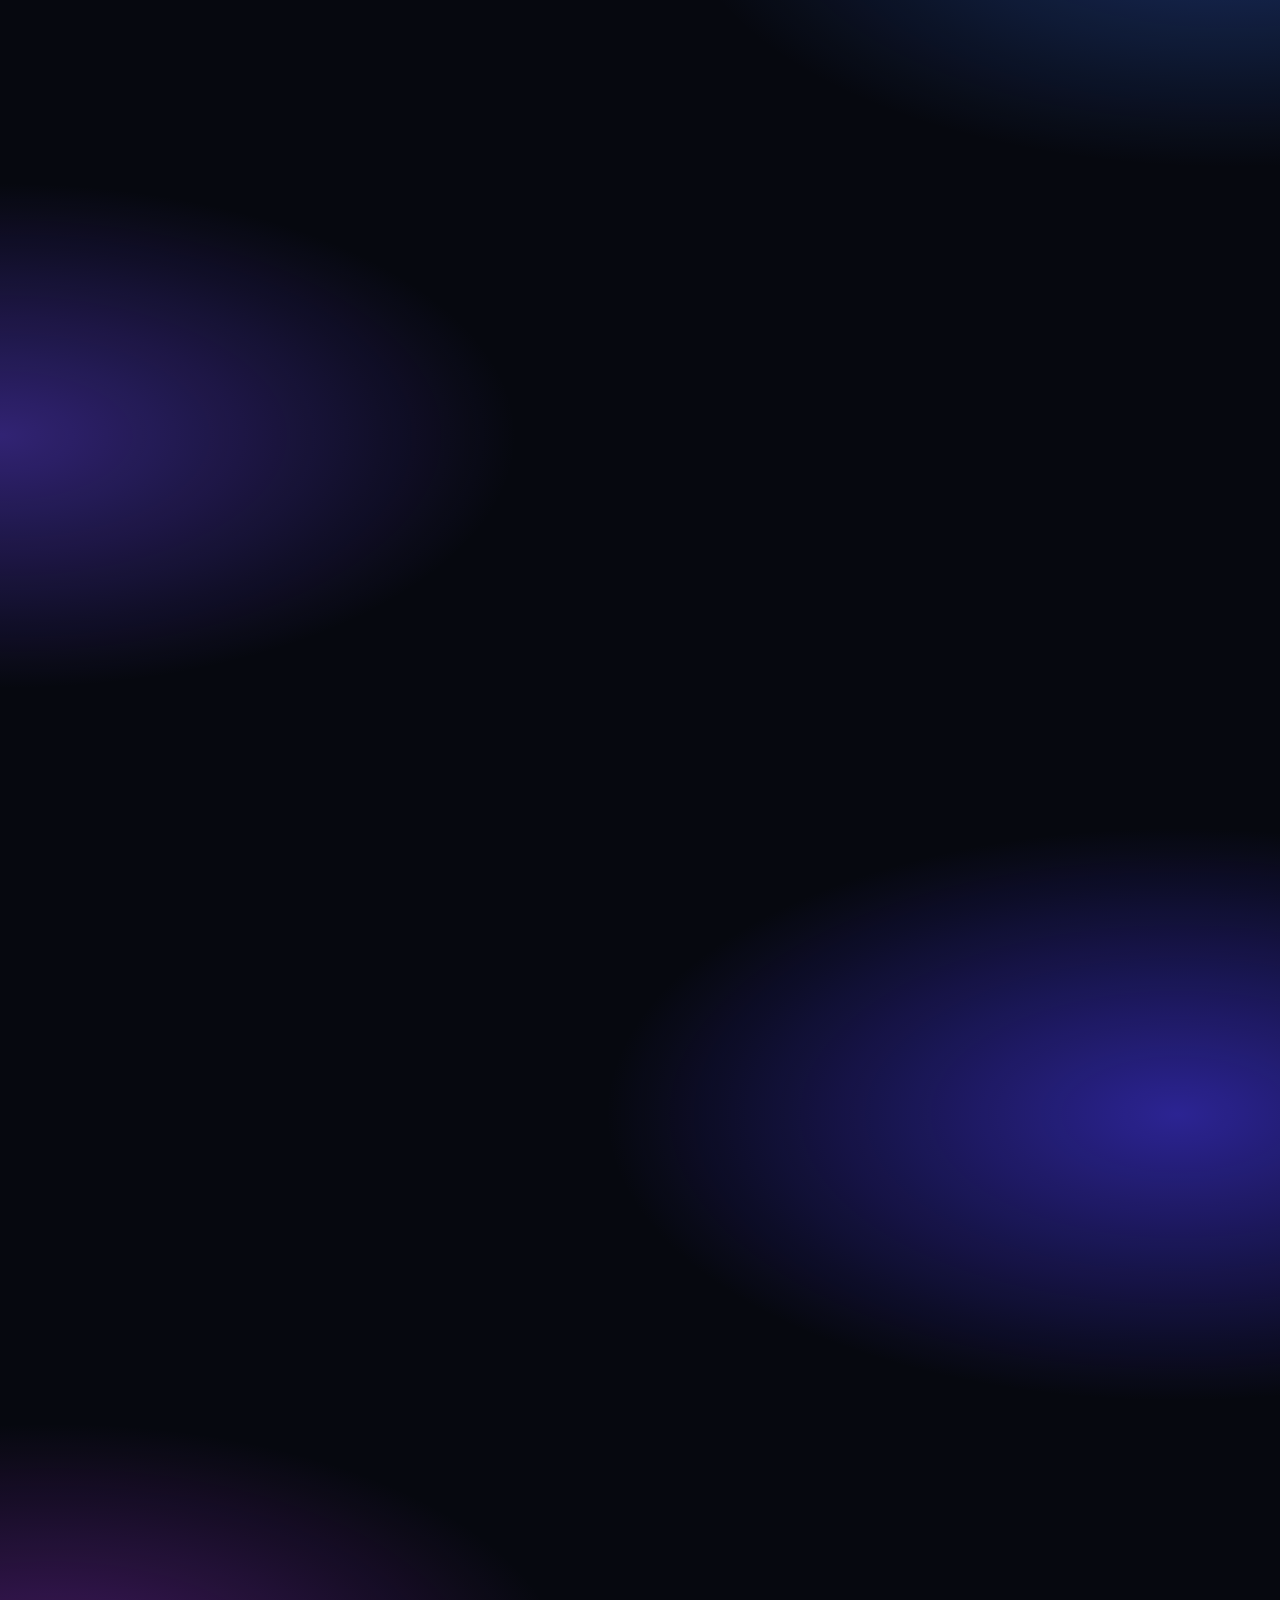
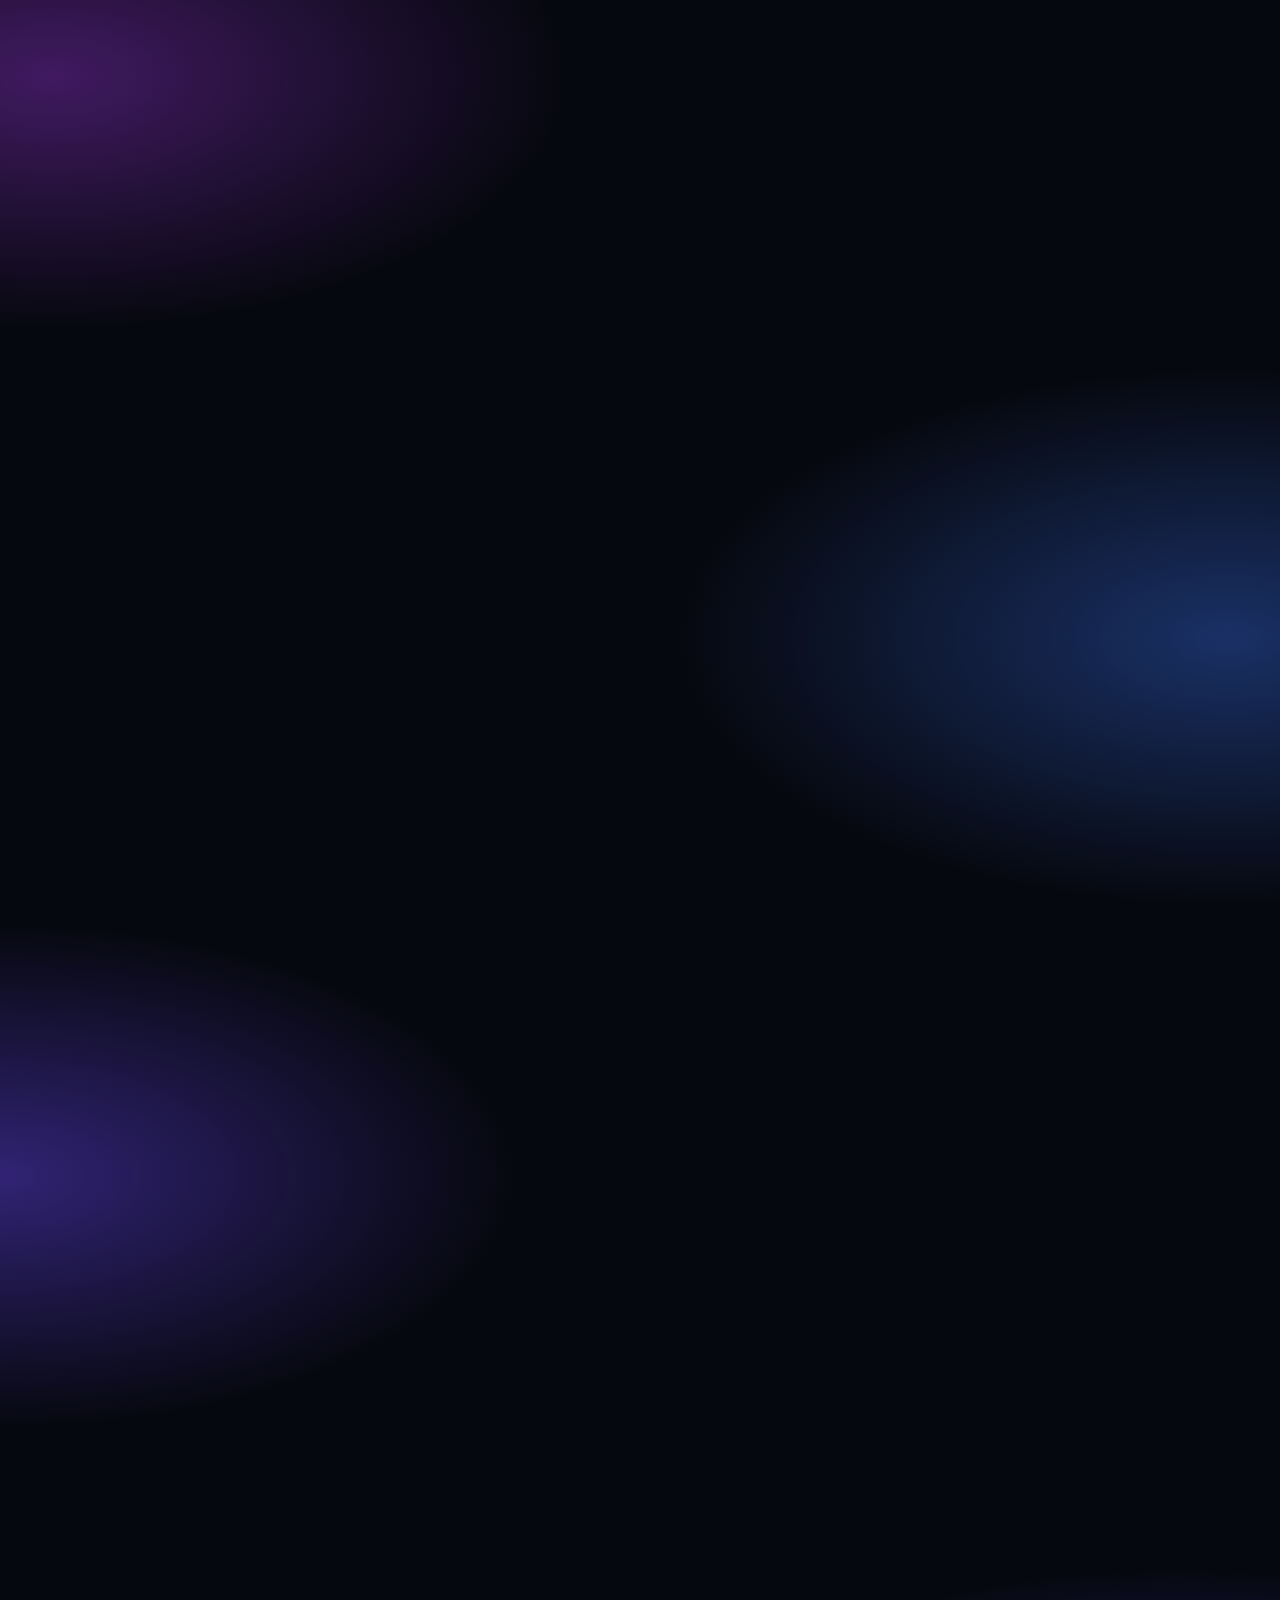
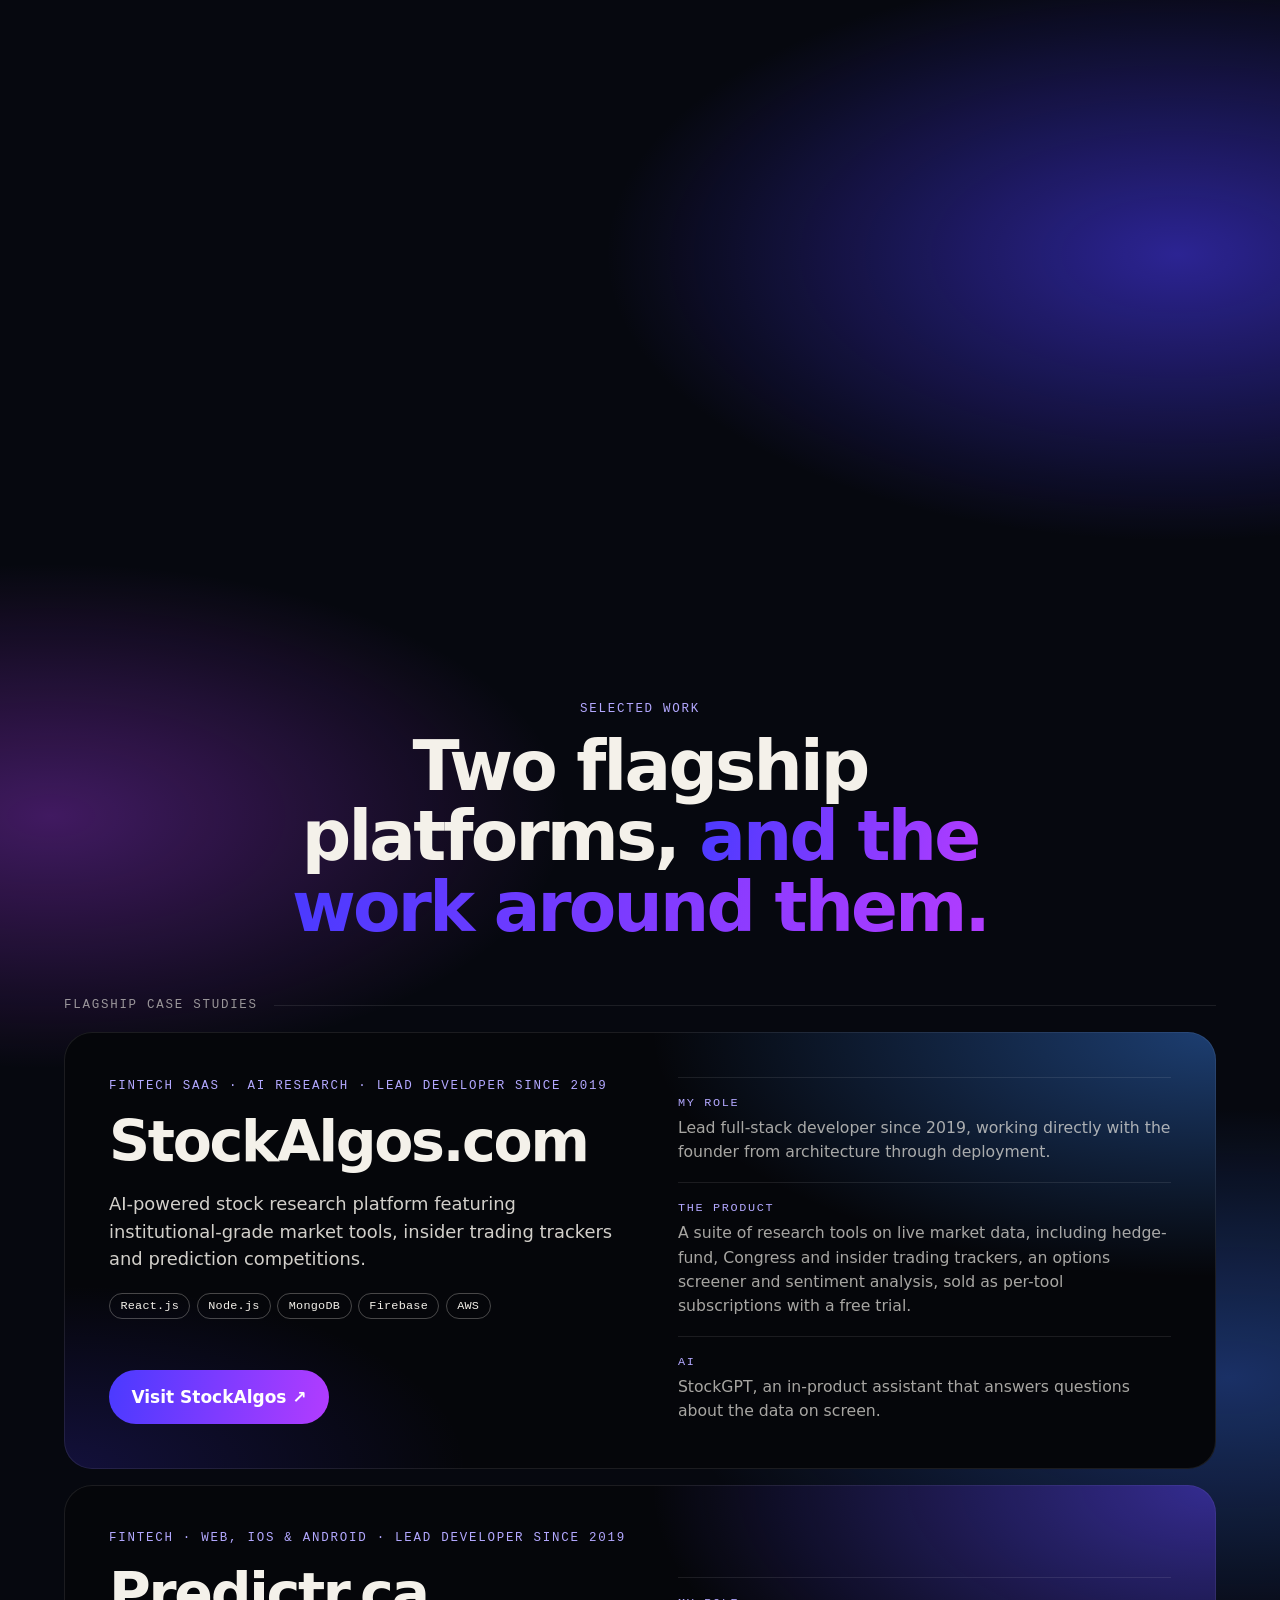
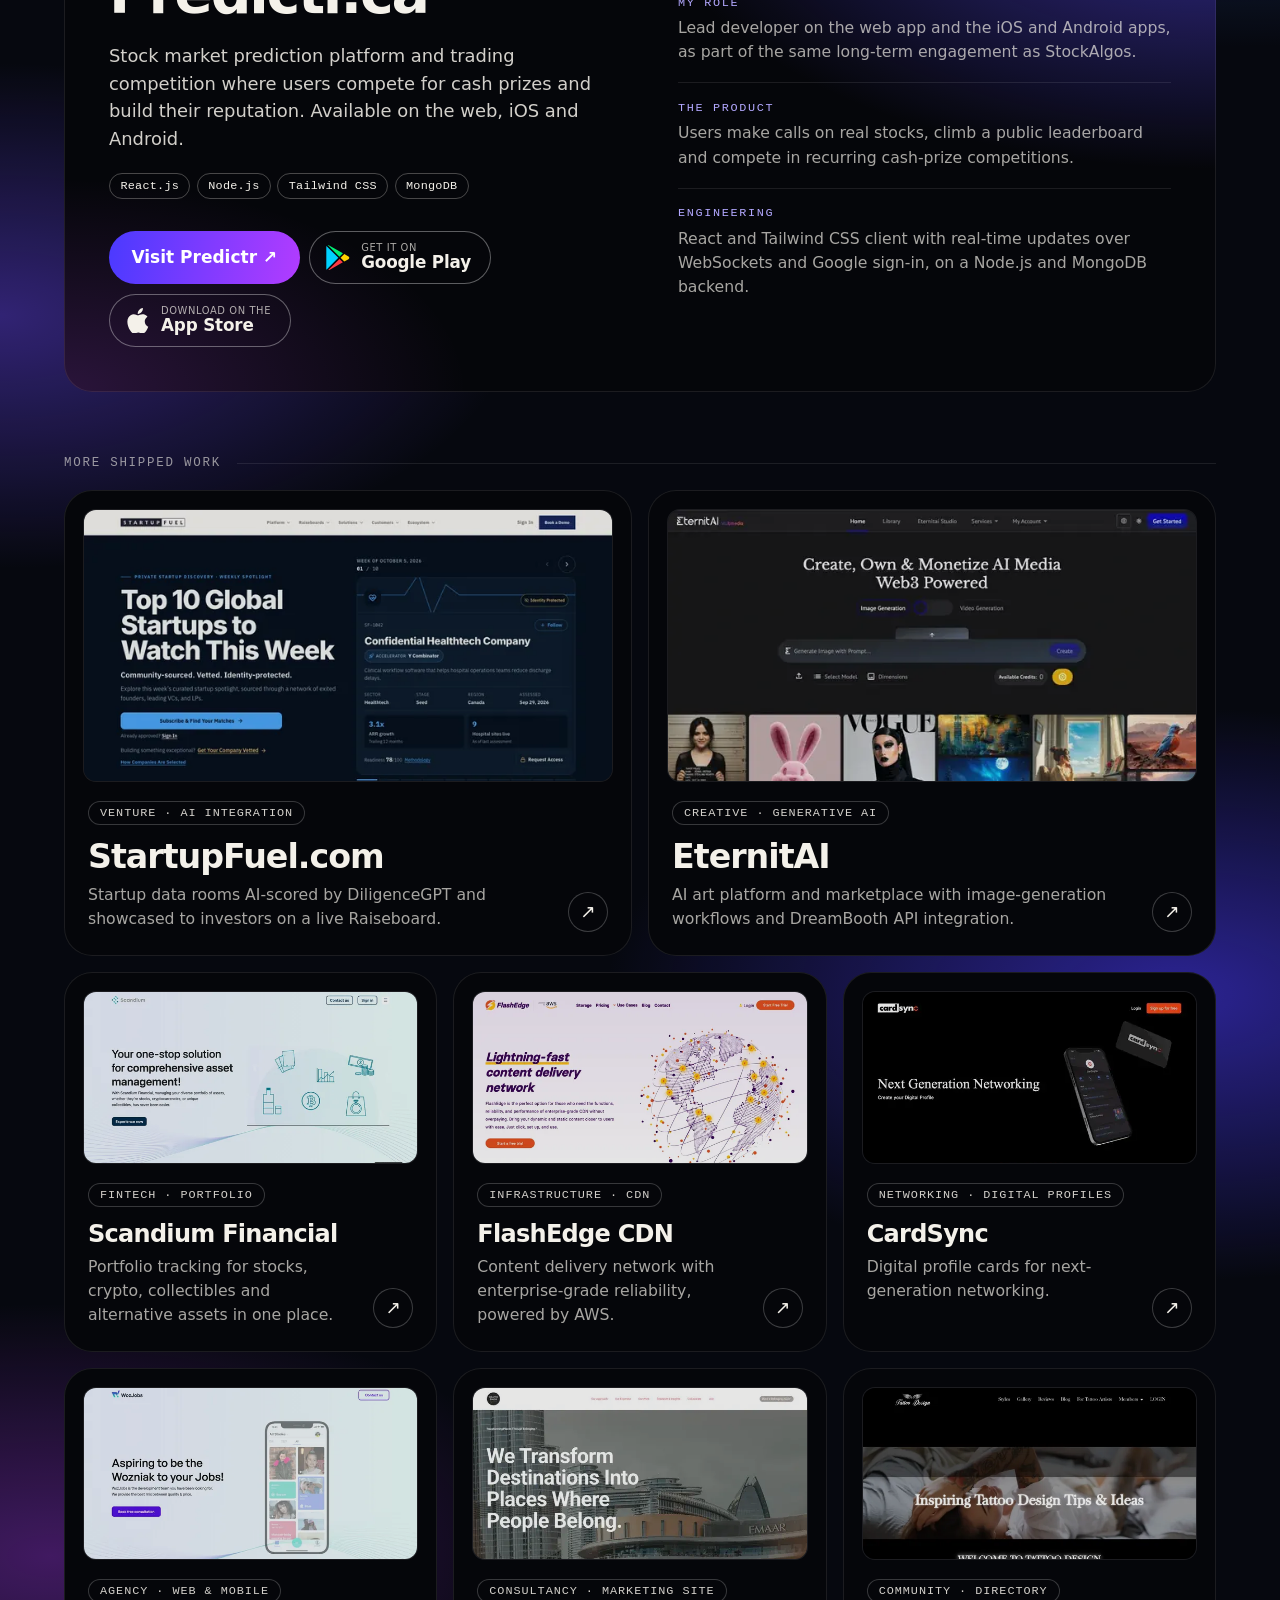
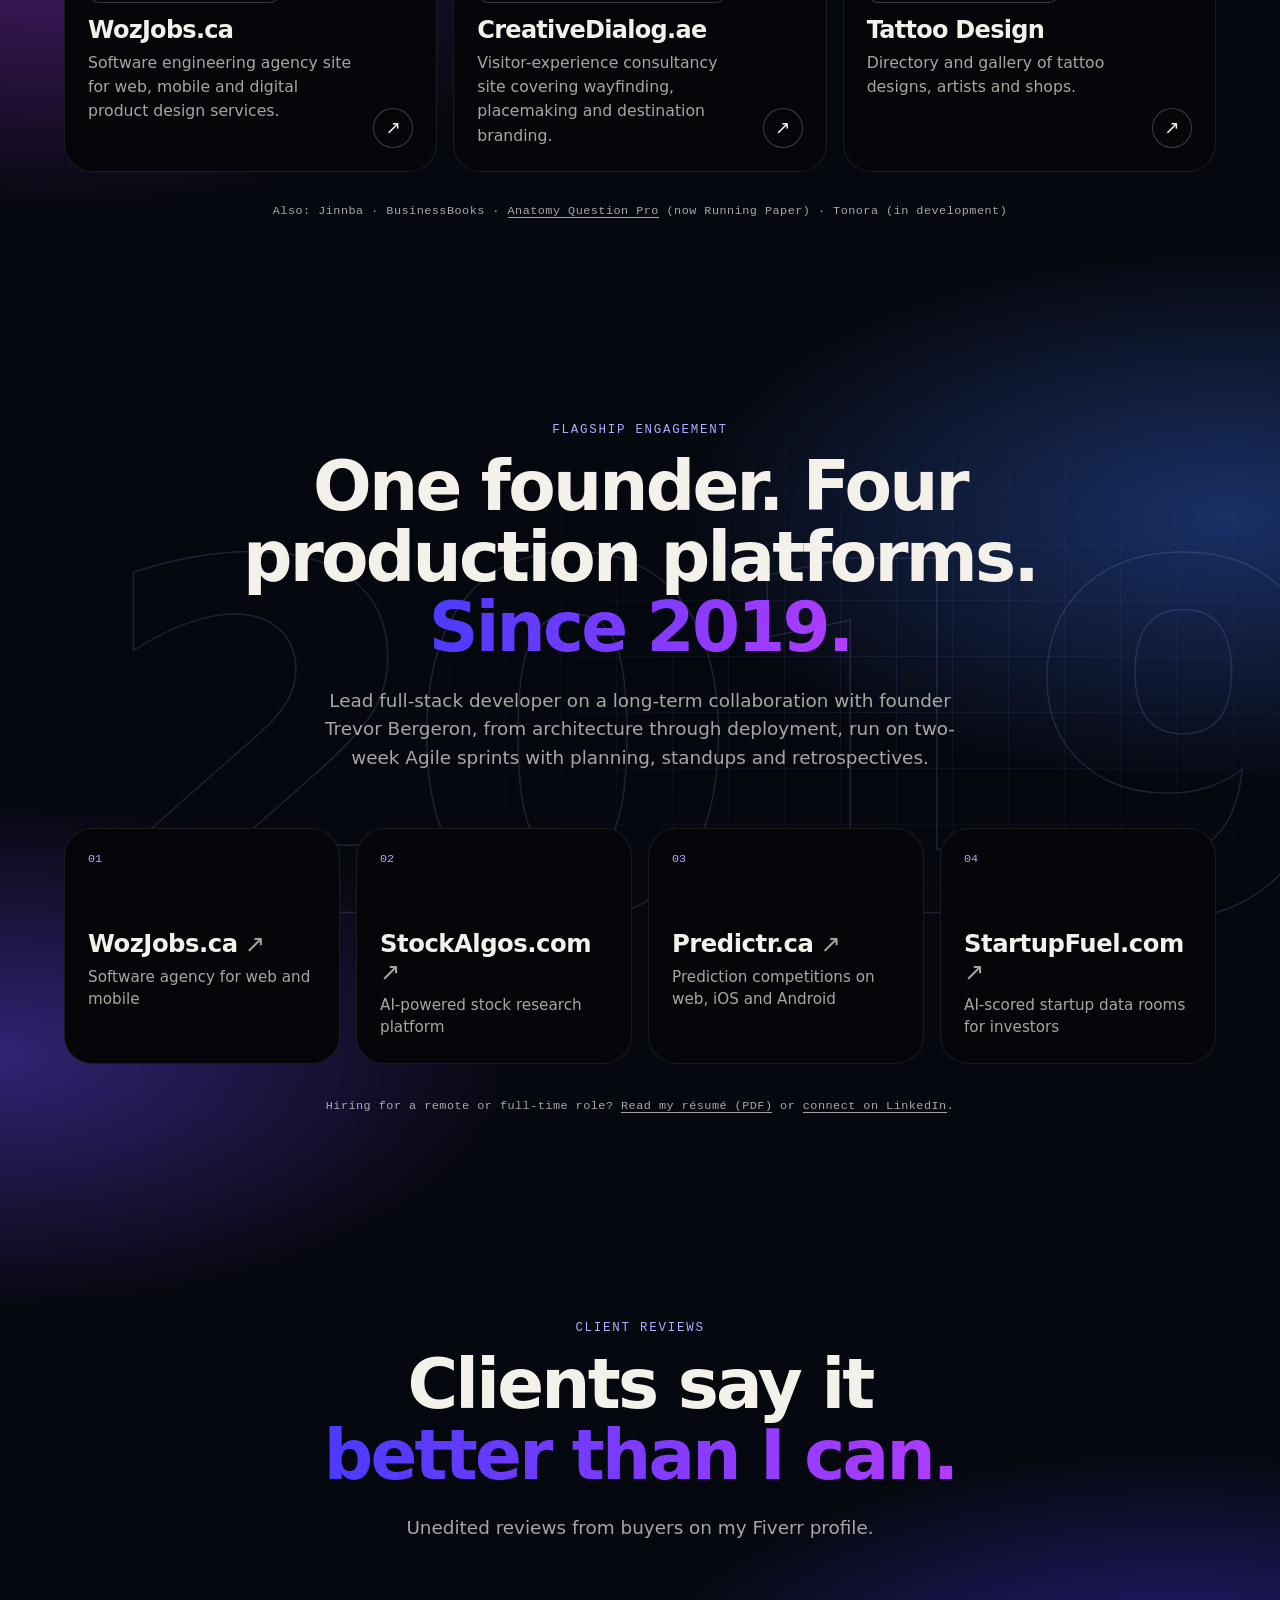
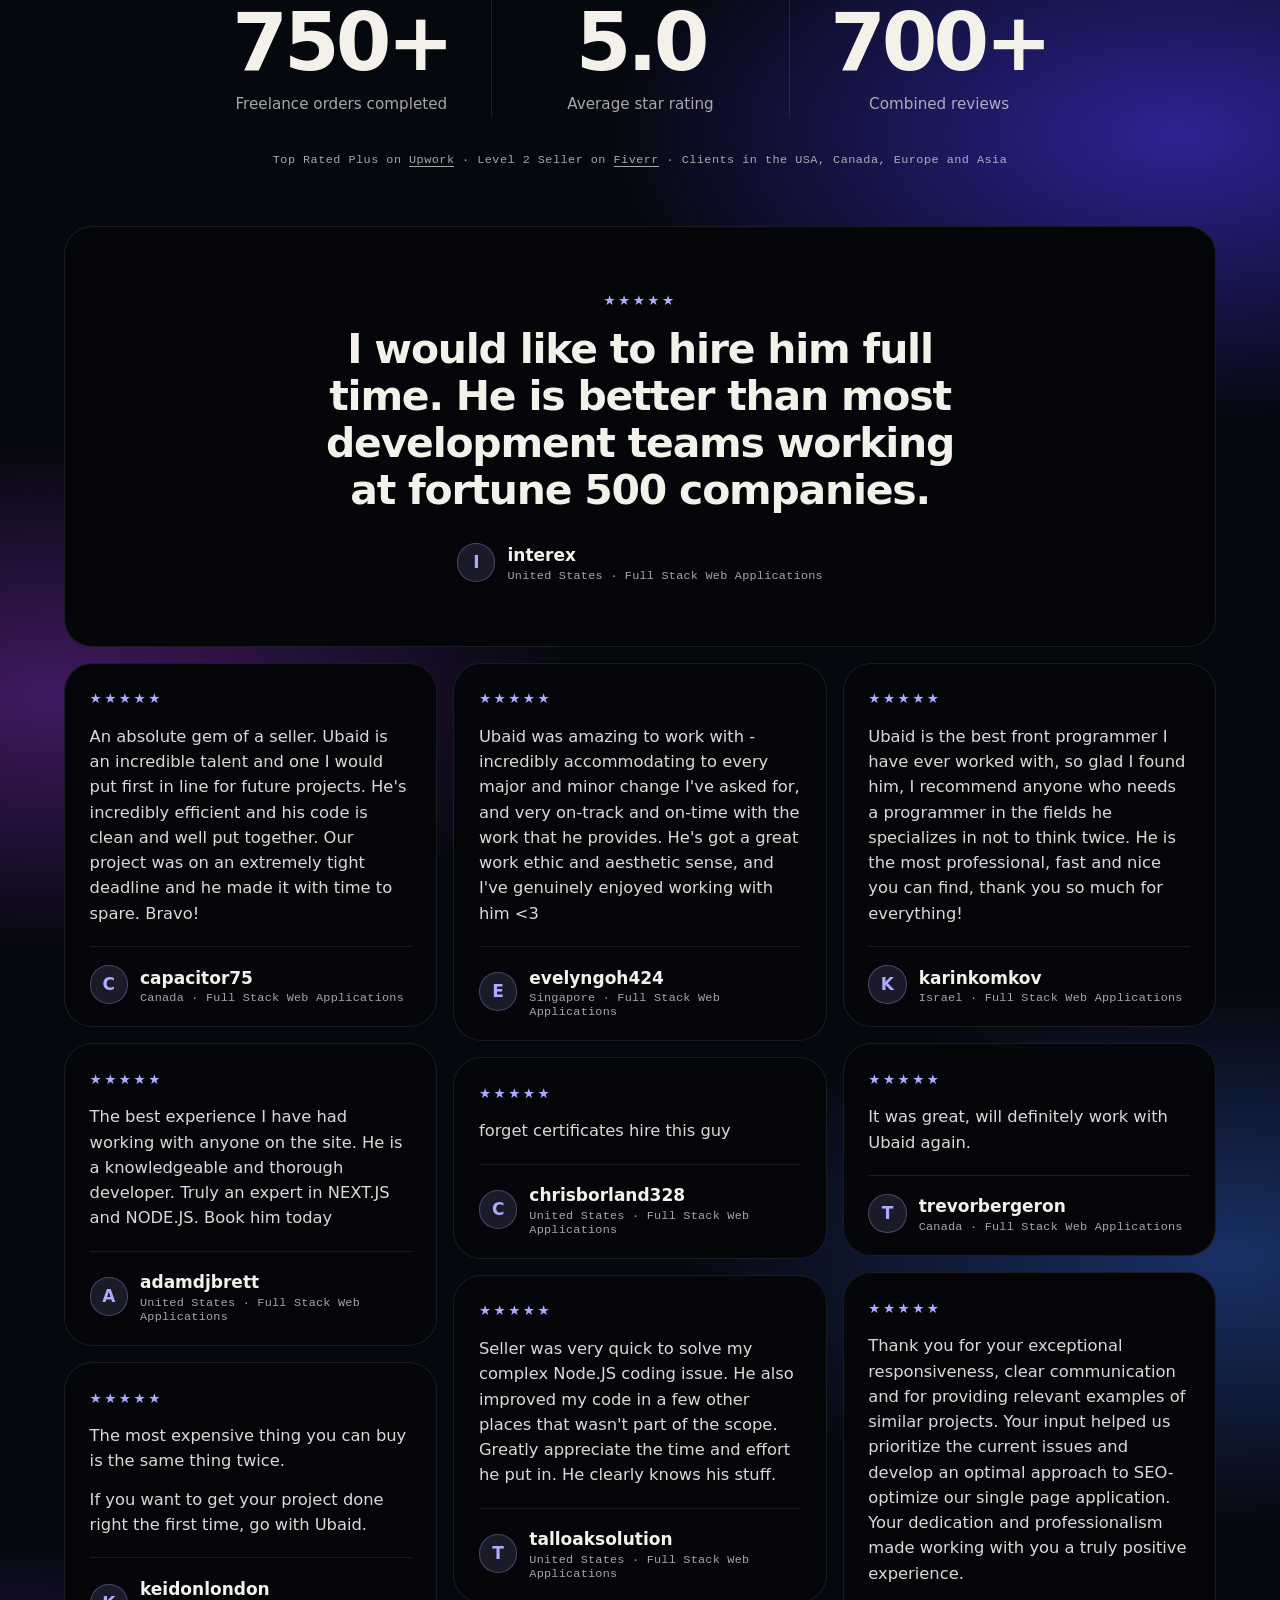
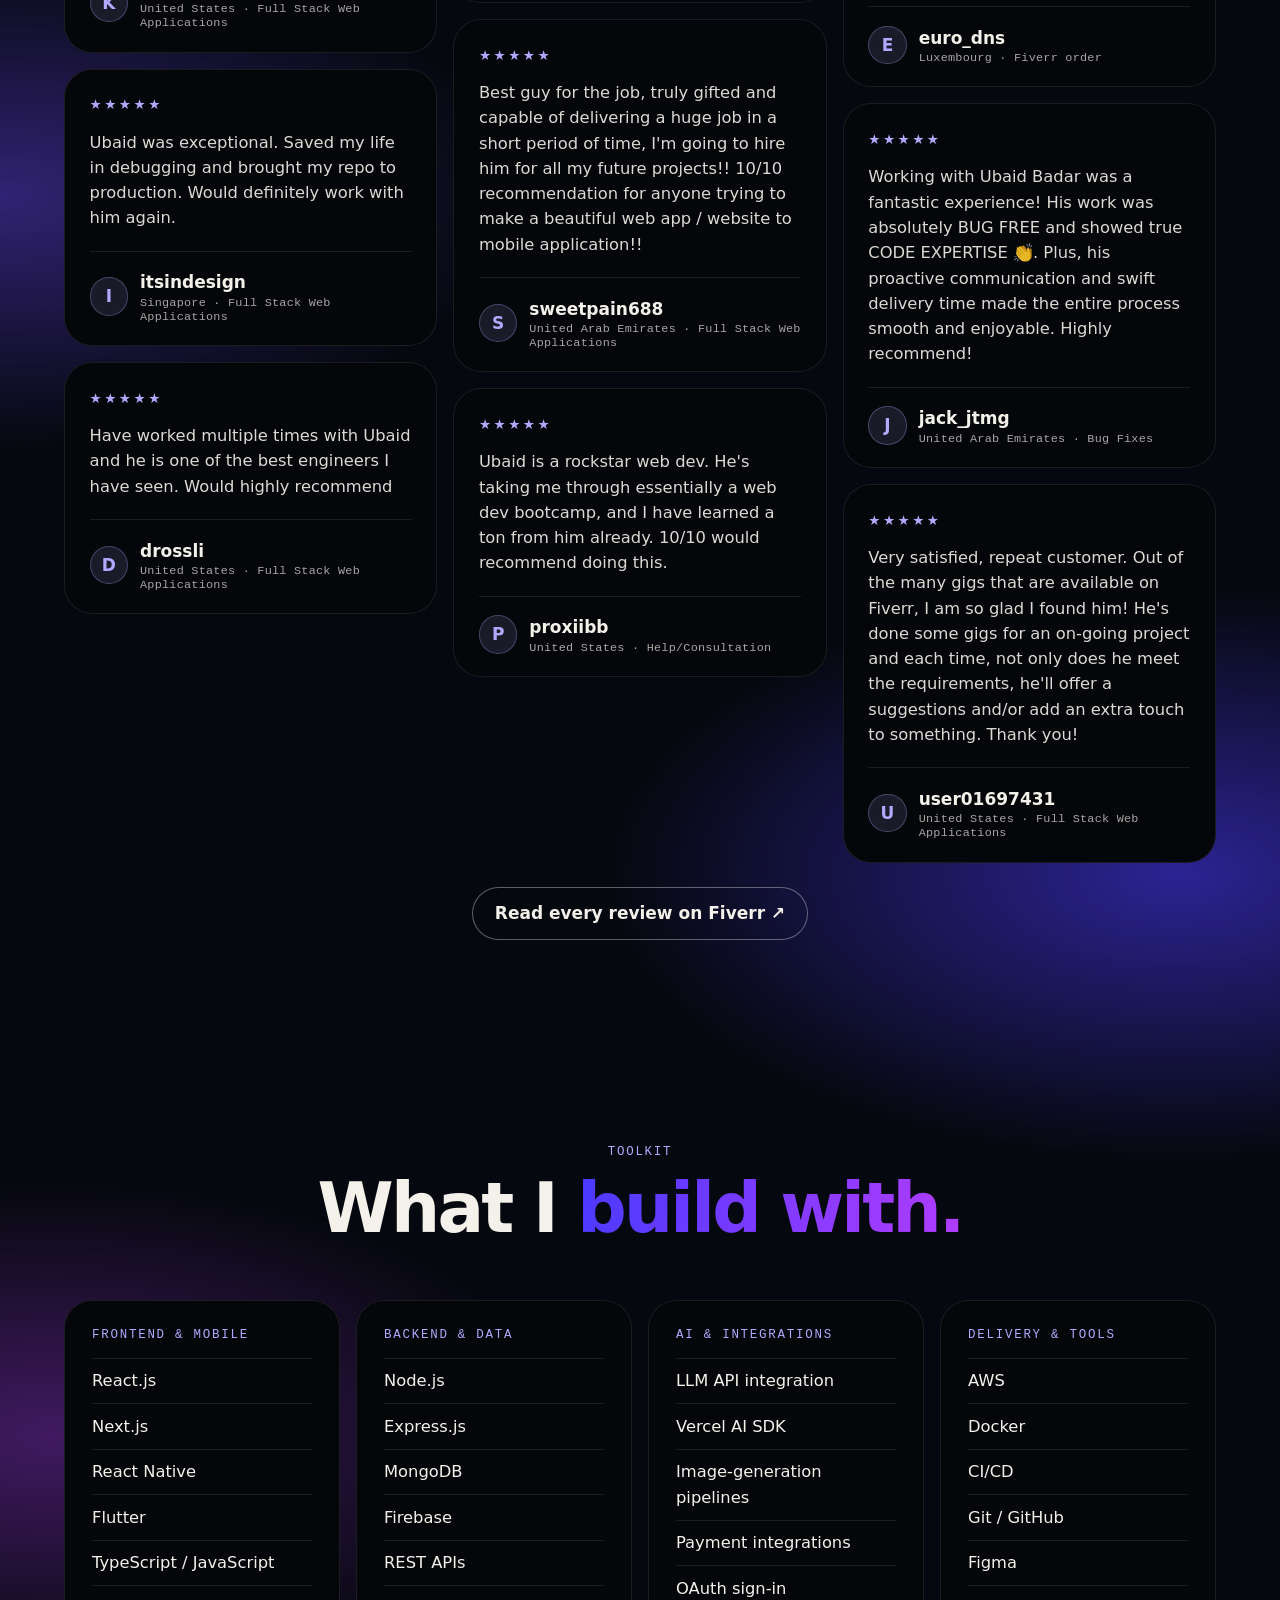
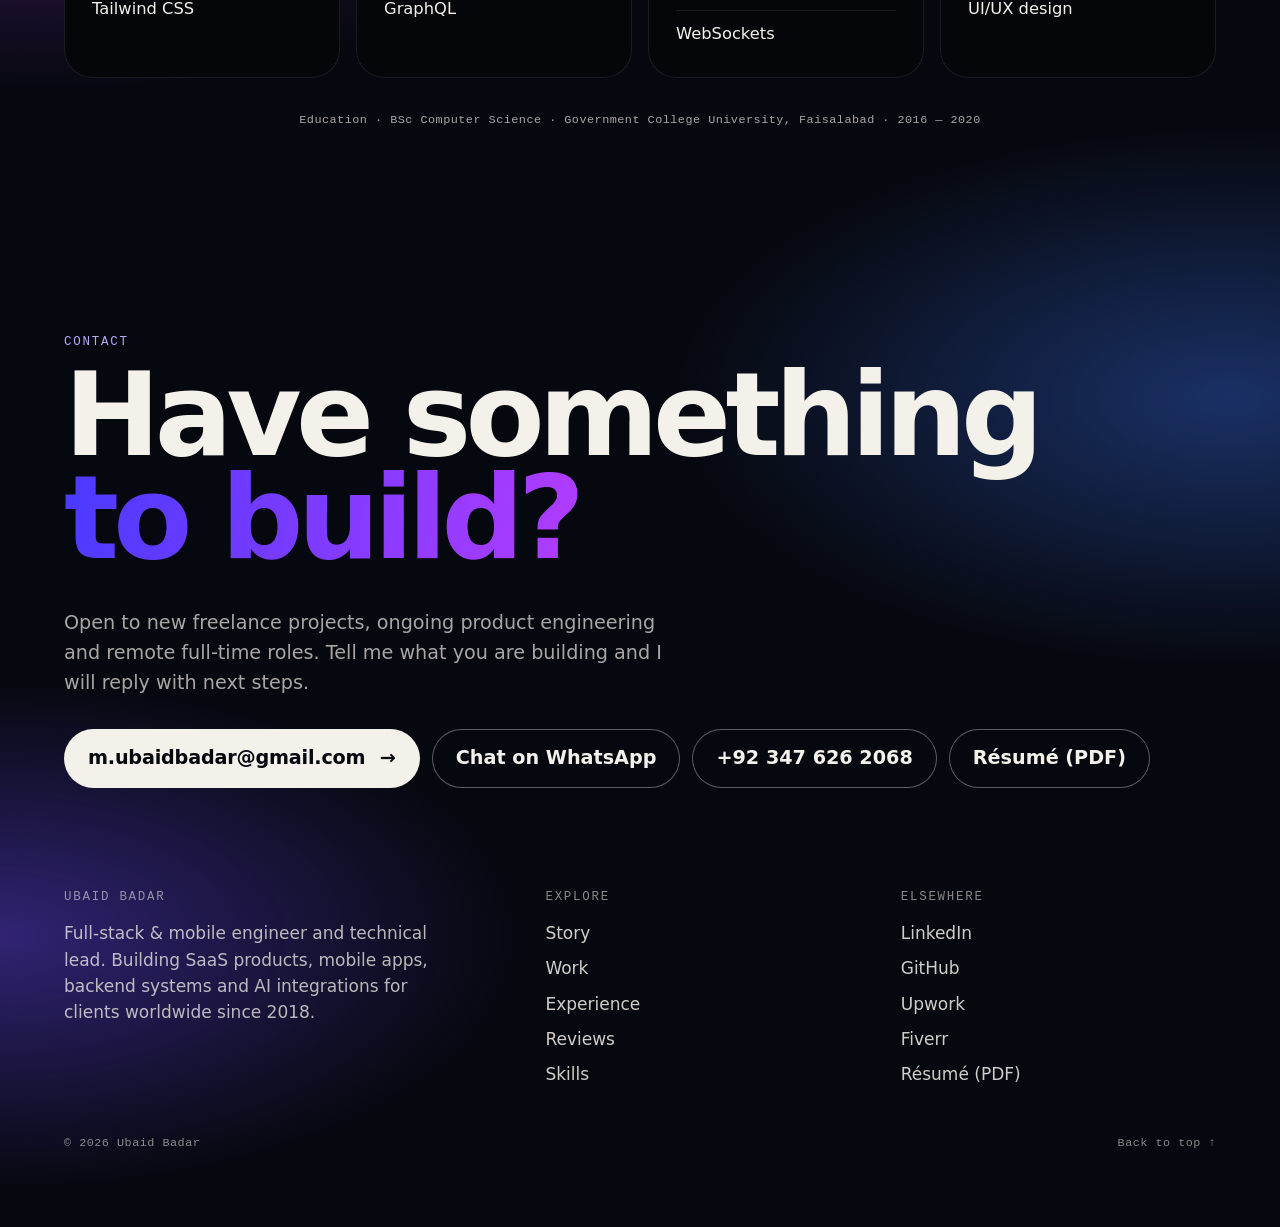
==== commit 691a4a7c: "feat: update Firebase headers for security and caching, modify years of experience in multiple files" ====
--- a/public/index.html
+++ b/public/index.html
@@ -219,7 +219,7 @@
                   <div class="id-stats">
                     <p><b>750+</b><i>Orders</i></p>
                     <p><b>5.0</b><i>Rating</i></p>
-                    <p><b>6+</b><i>Years</i></p>
+                    <p><b>8+</b><i>Years</i></p>
                   </div>
                   <p class="id-foot"><span>React</span><span>Node.js</span><span>React Native</span><span>AI</span></p>
                 </div>
@@ -275,7 +275,7 @@
             <h2>One engineer, the whole stack.</h2>
             <p>Senior freelance developer since 2018. Top Rated Plus on Upwork and a Level 2 Seller on Fiverr, with a 5.0-star average across 700+ combined reviews.</p>
             <ul class="facts">
-              <li><b>6+</b> years</li>
+              <li><b>8+</b> years</li>
               <li><b>750+</b> orders</li>
               <li><b>5.0</b> rating</li>
             </ul>
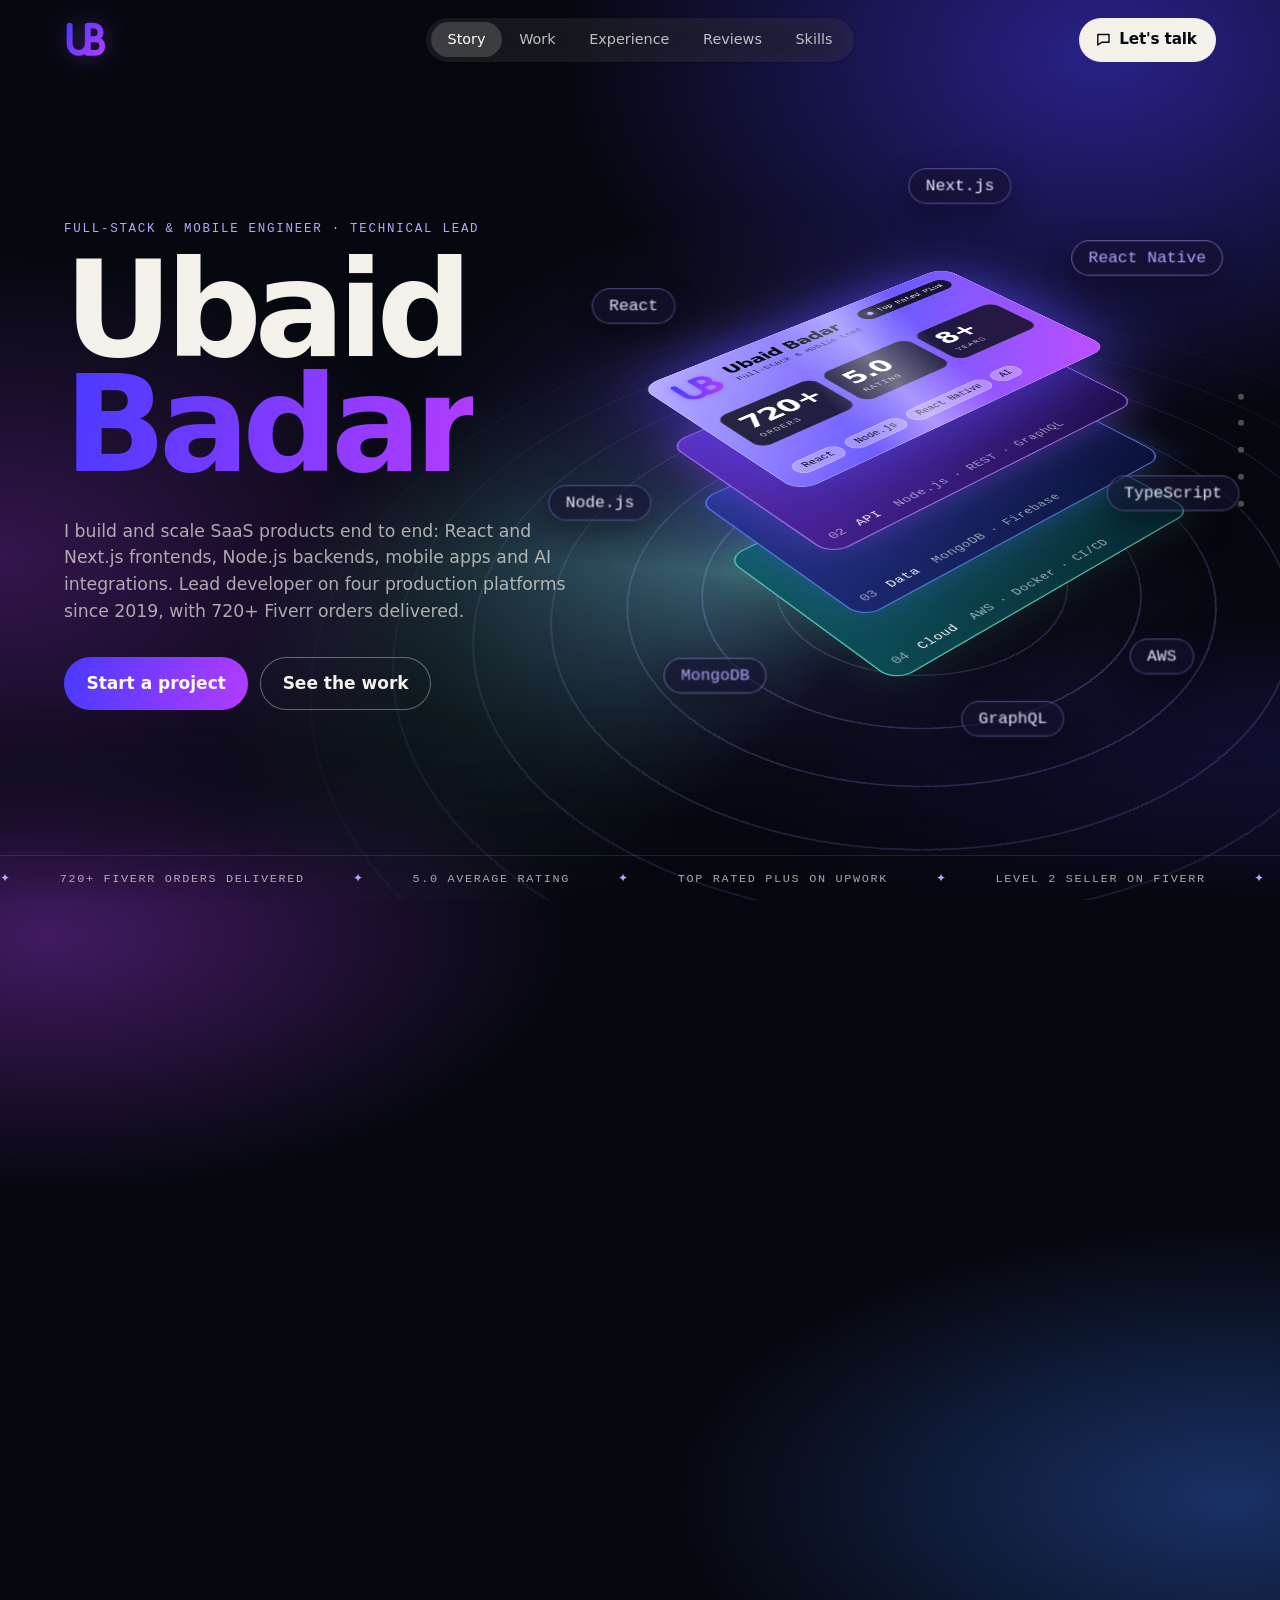
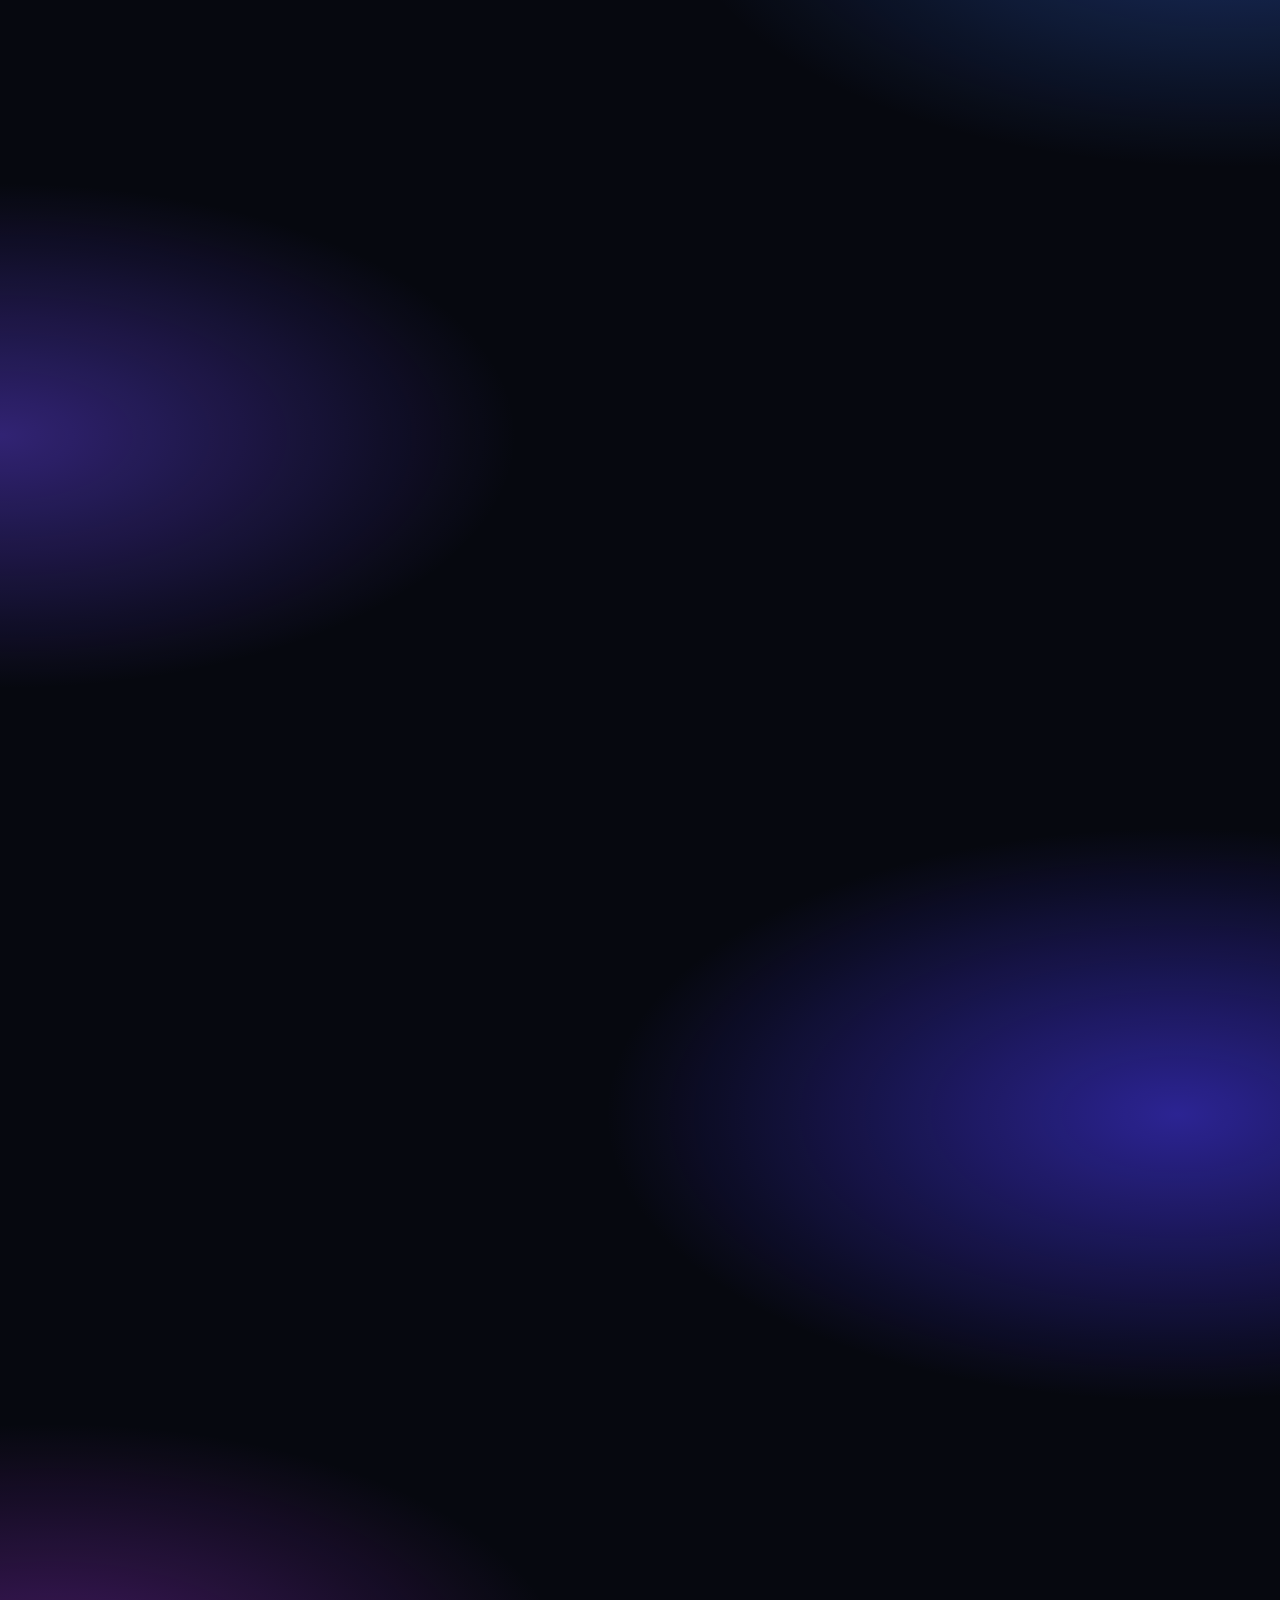
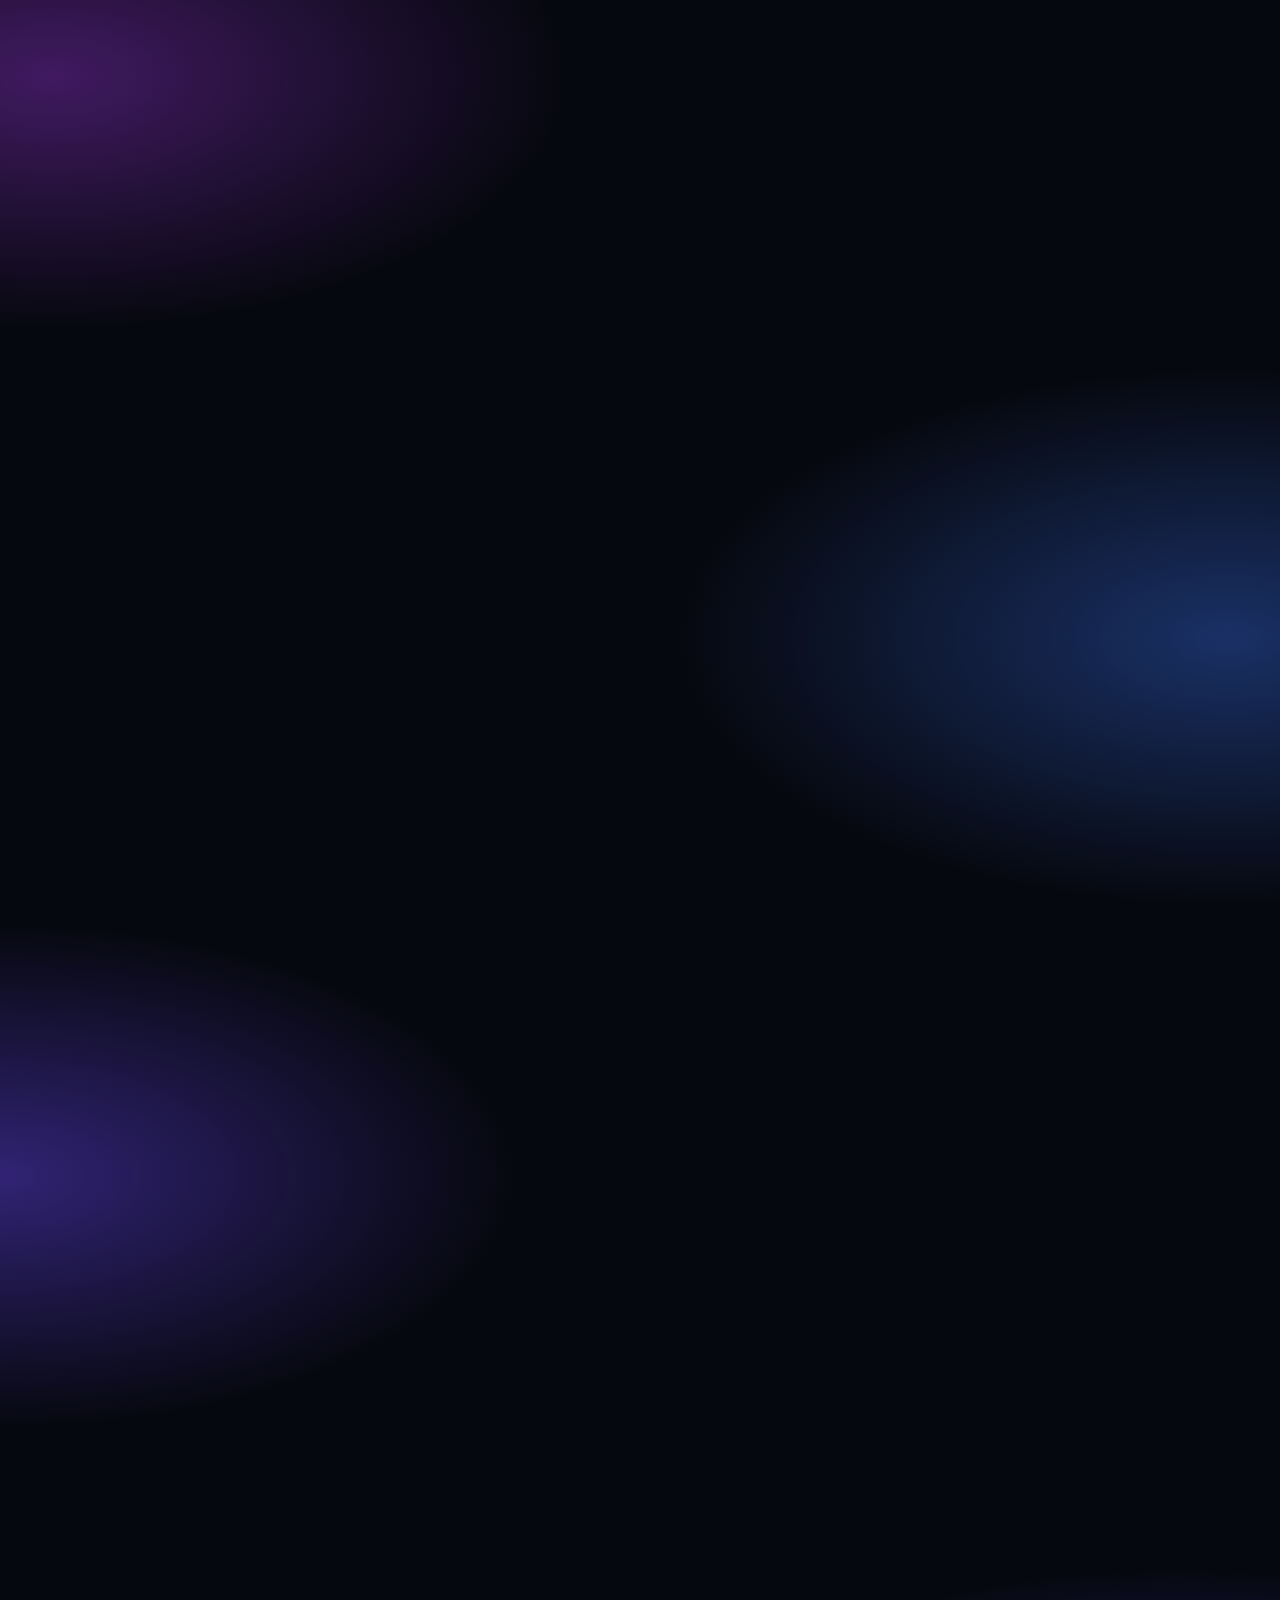
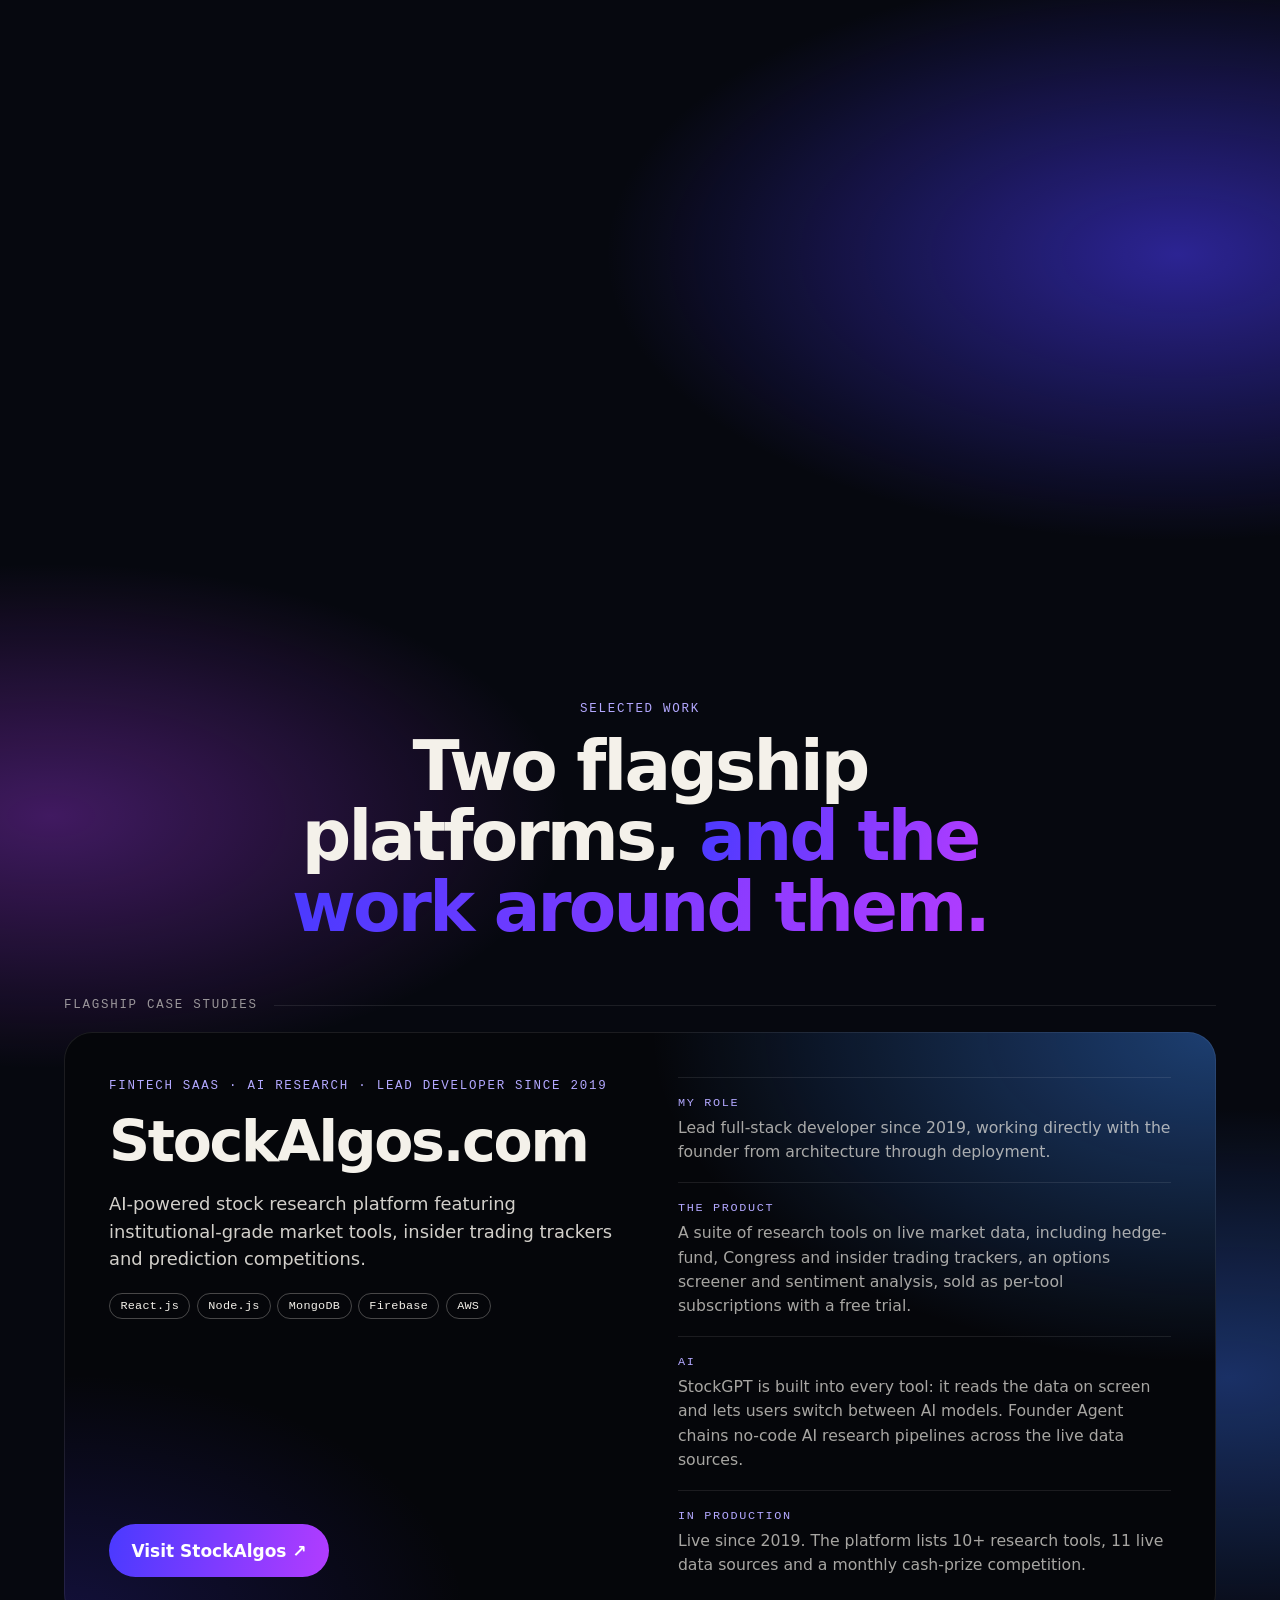
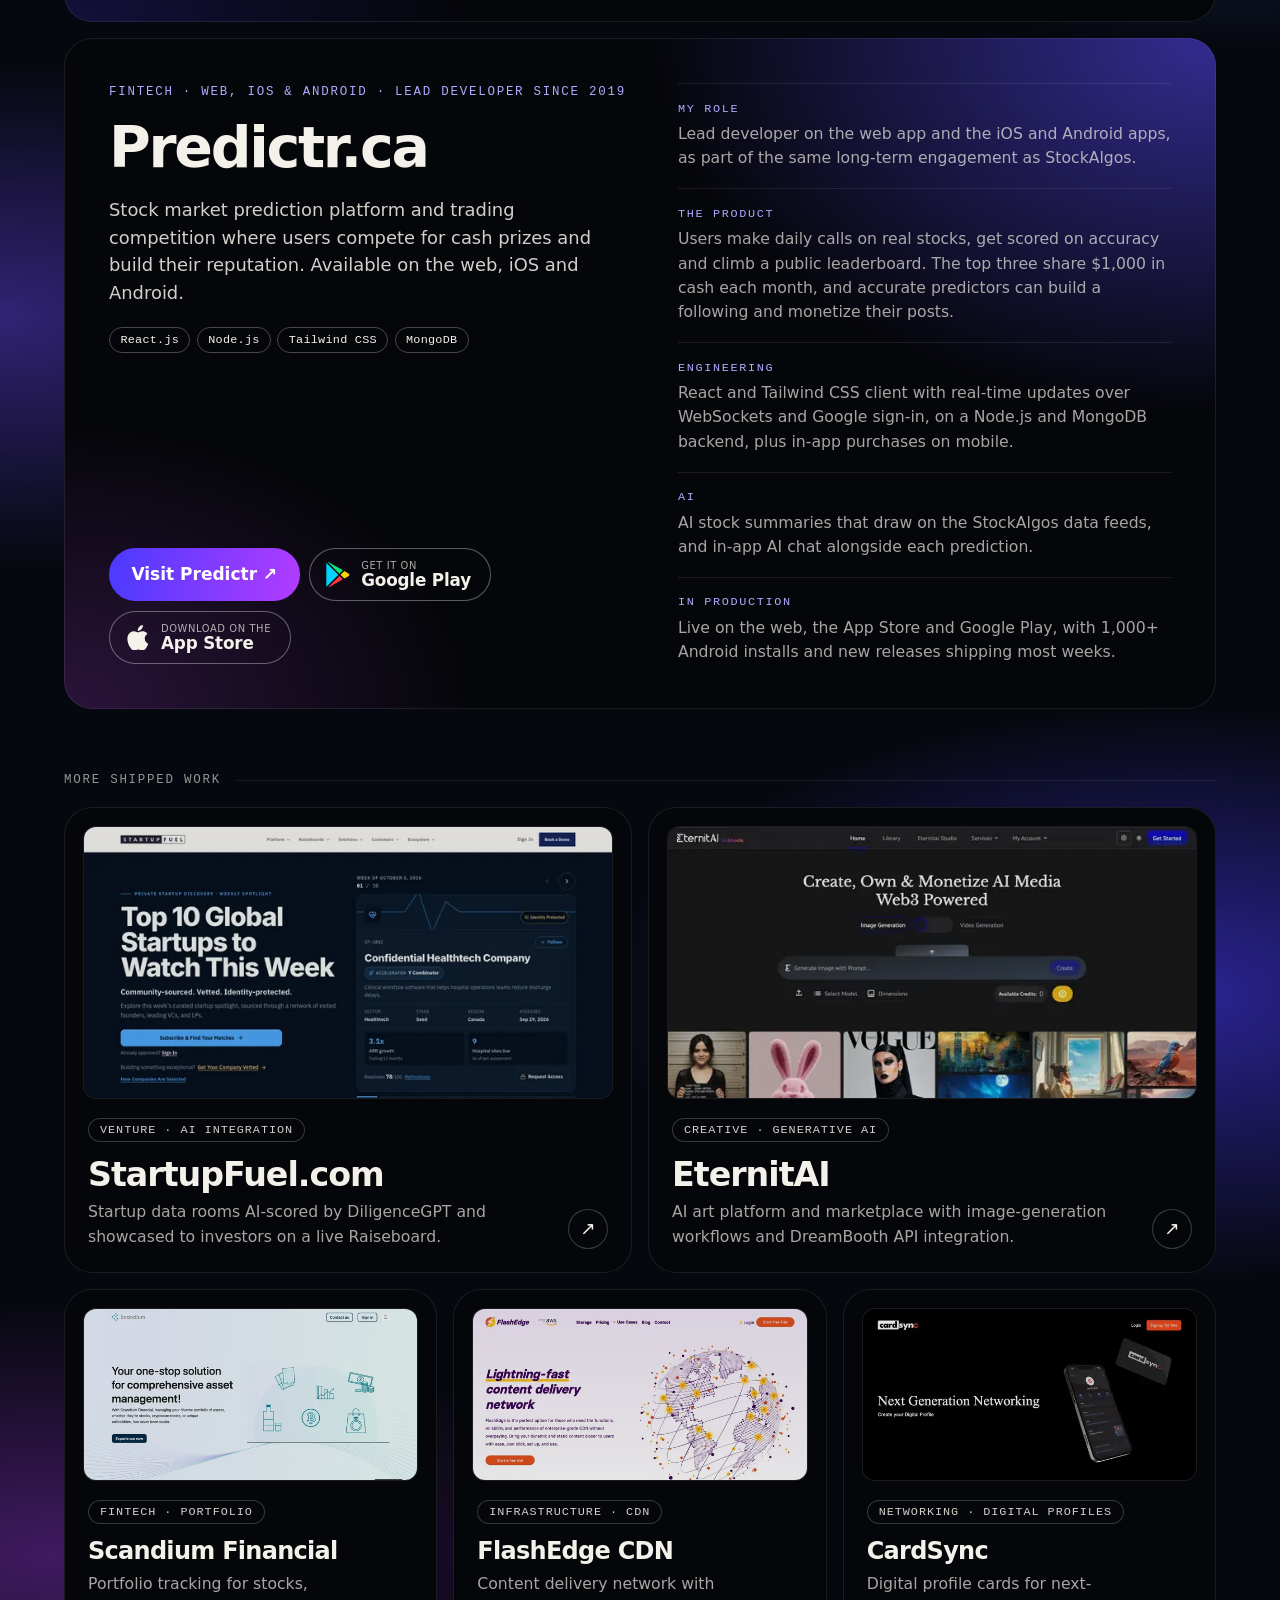
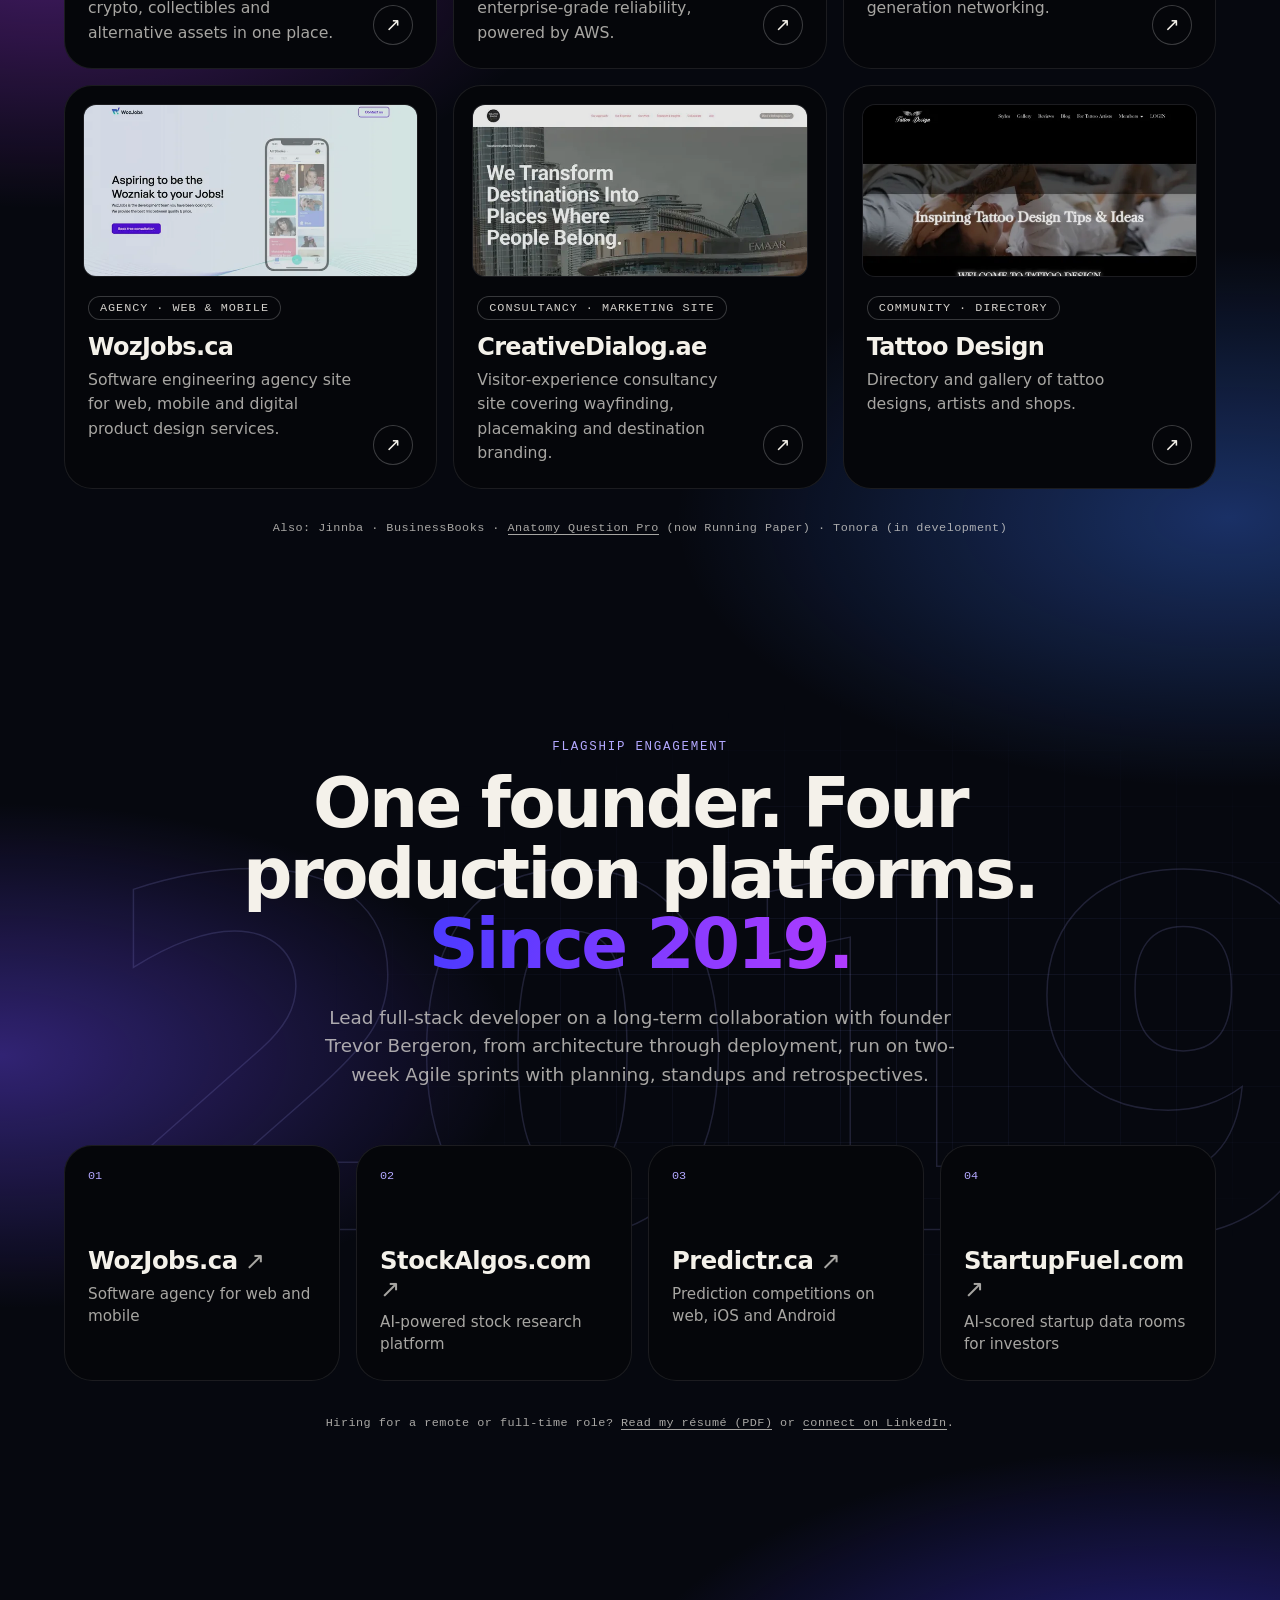
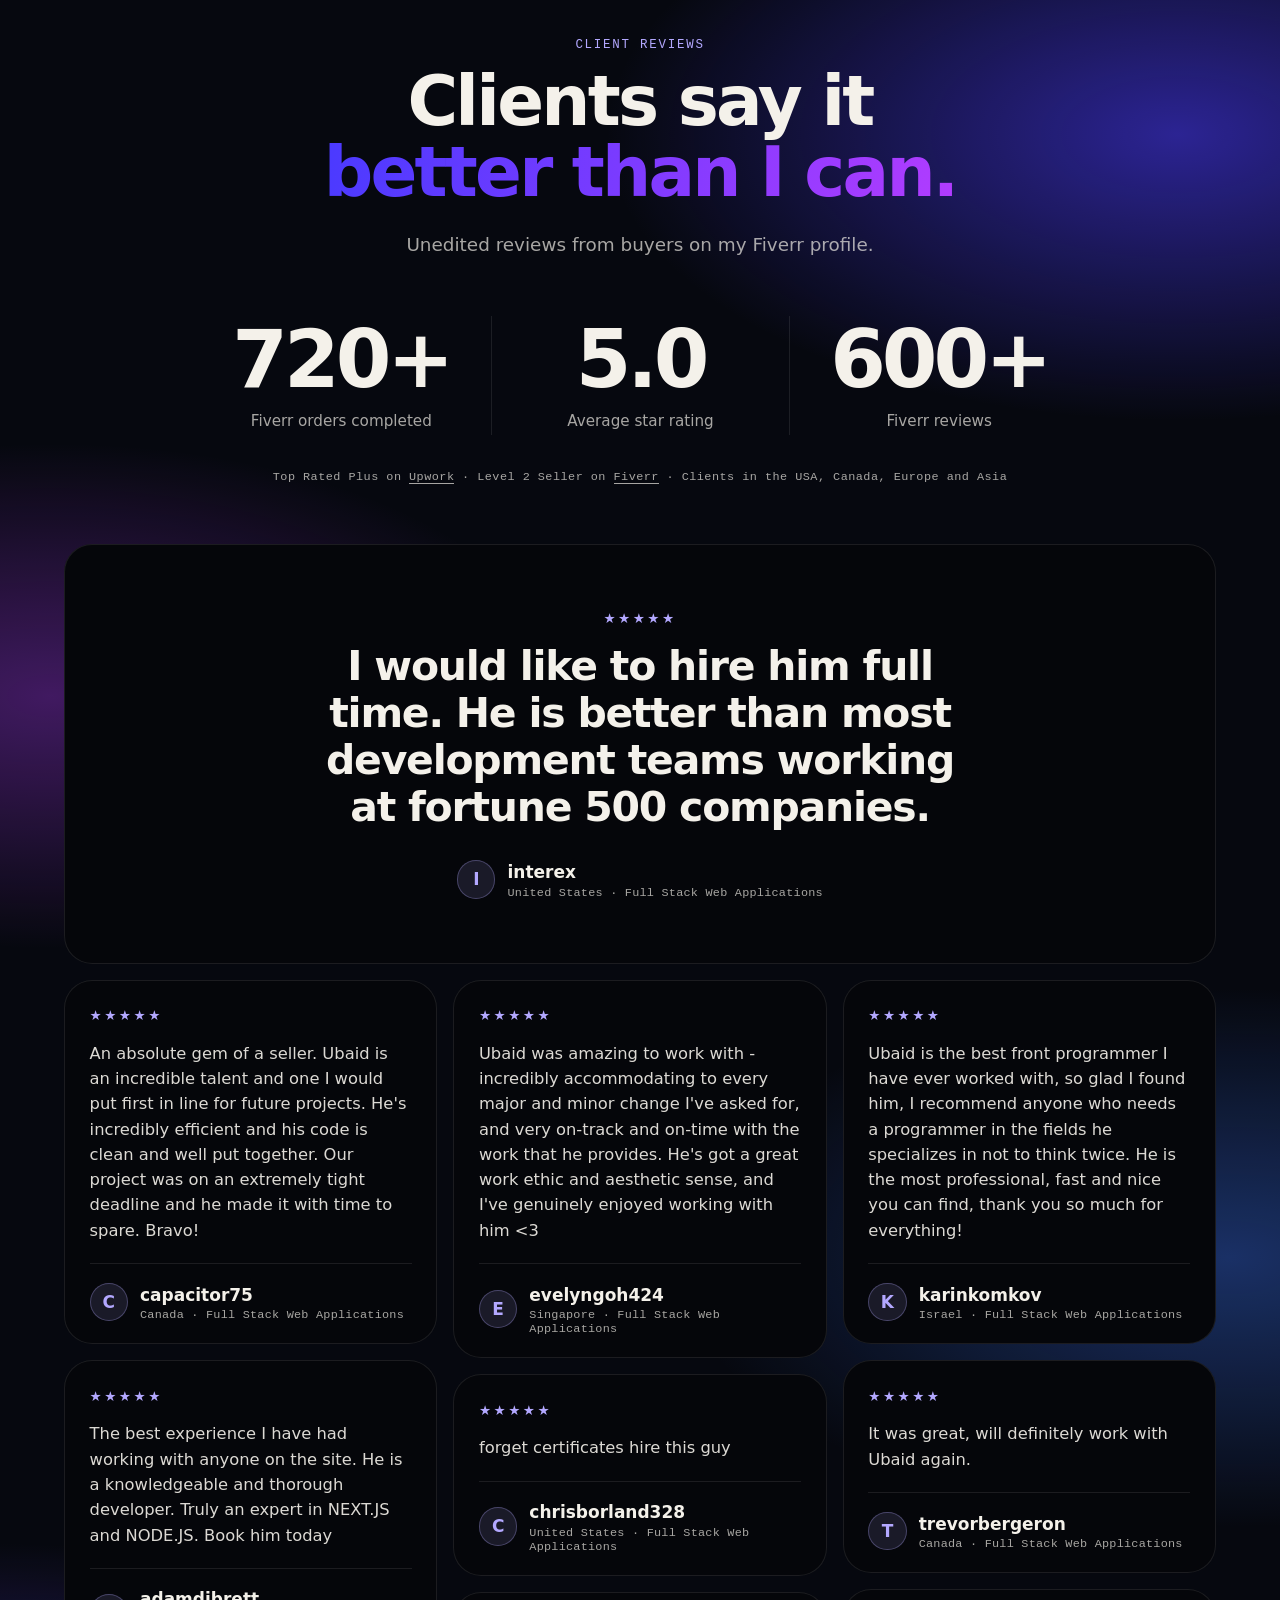
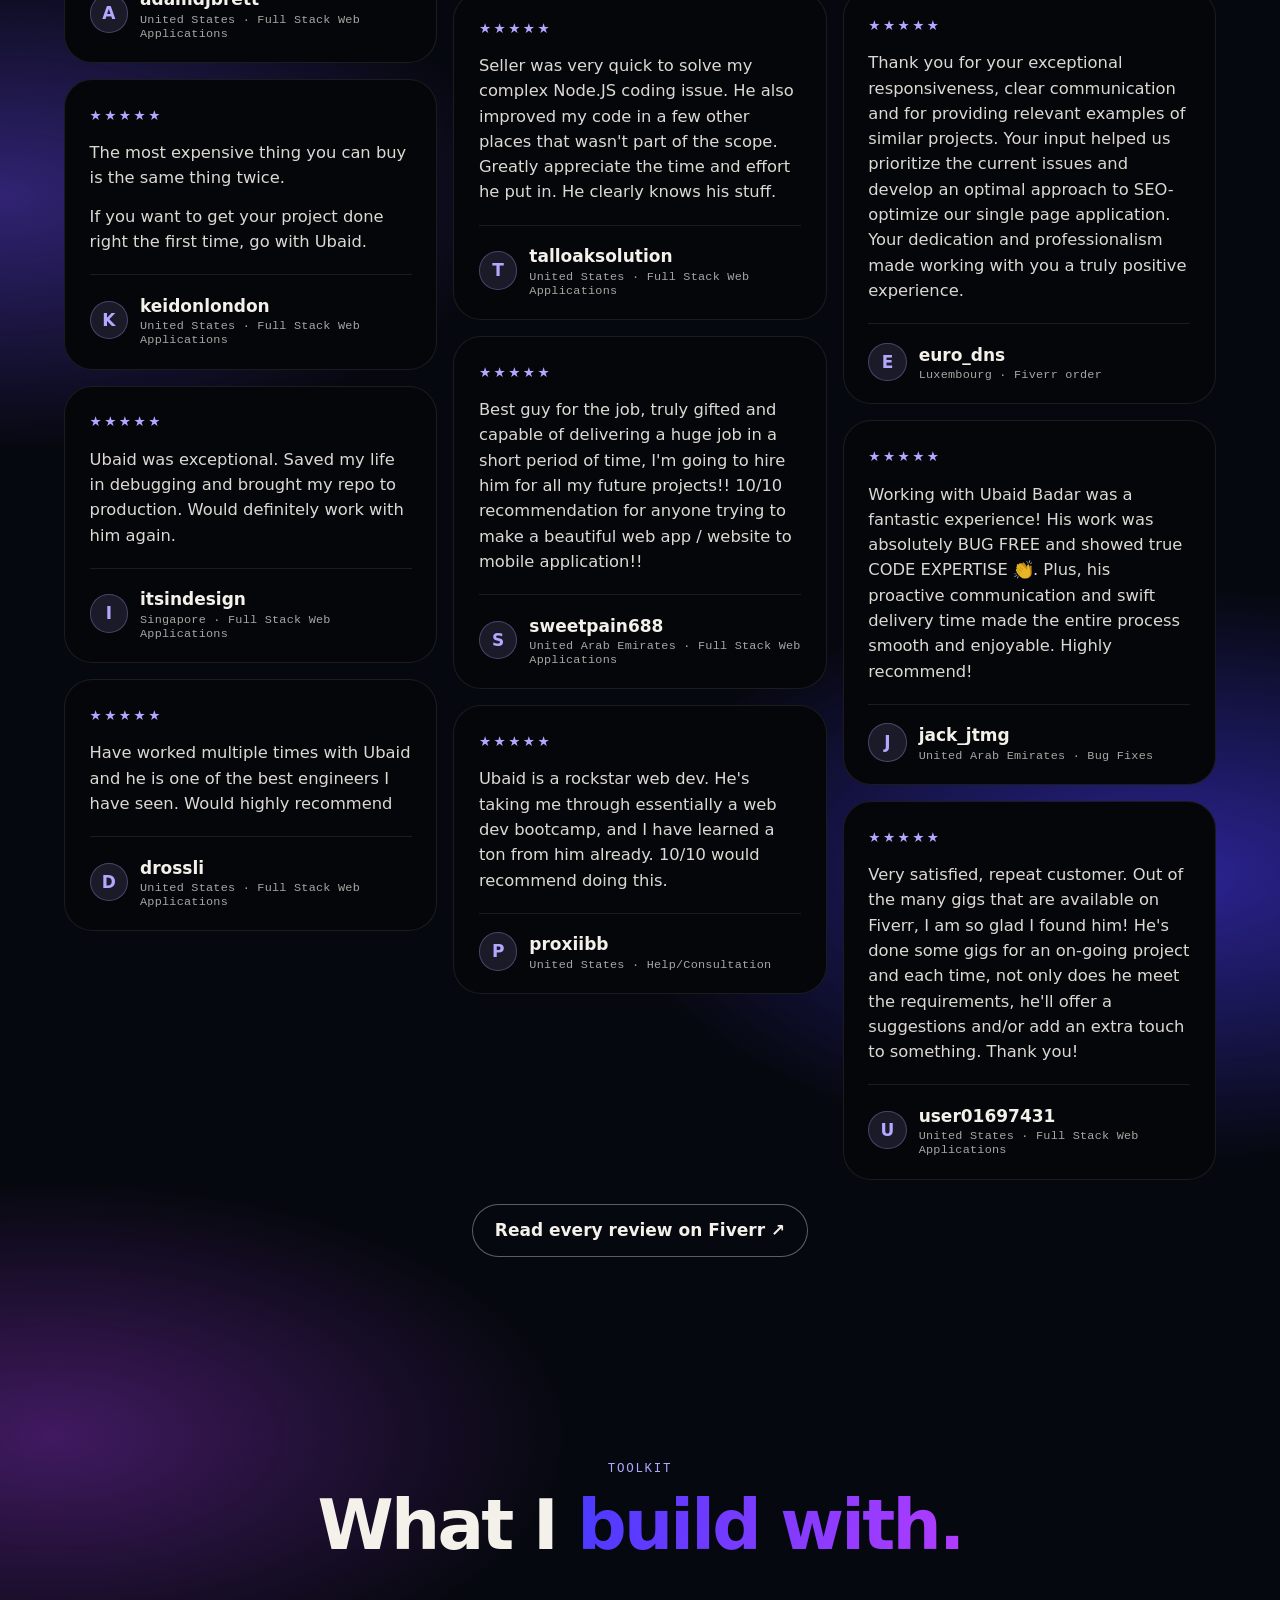
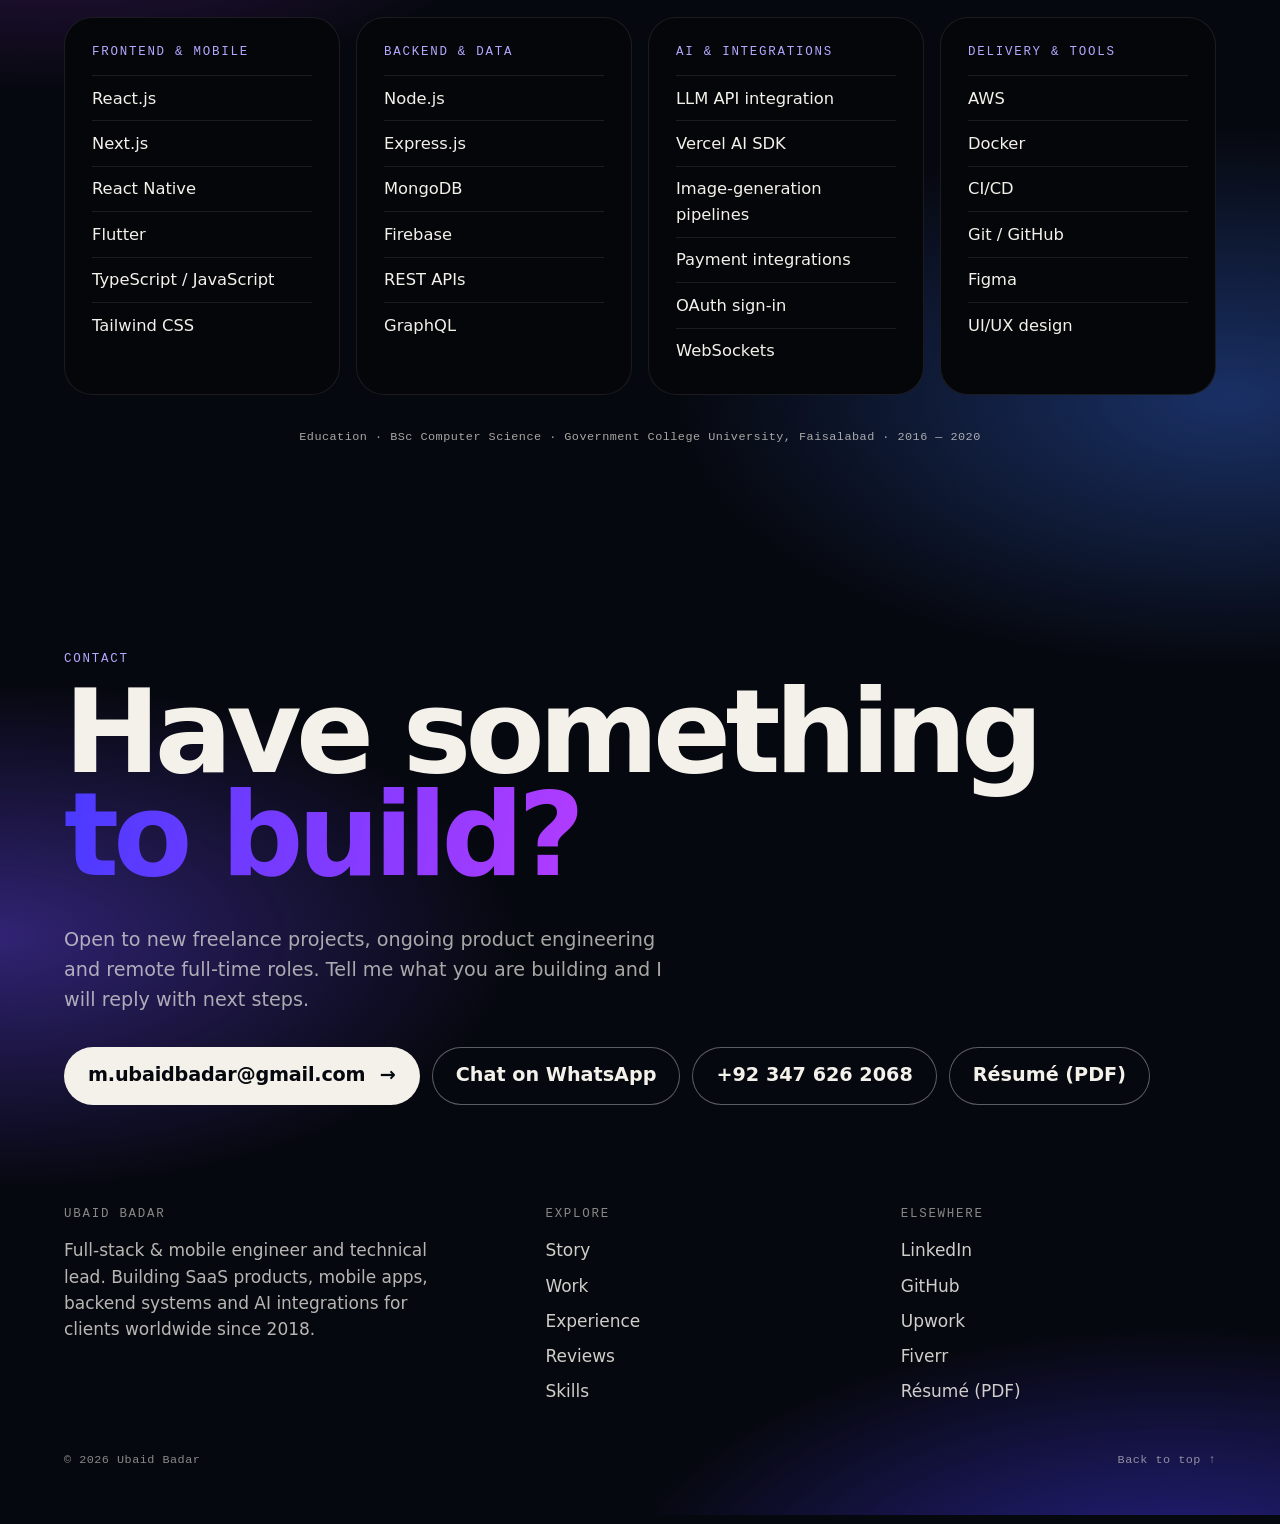
==== commit 7955a74d: "feat: update 404 page styles for improved layout, modify index.html meta description and order stati" ====
--- a/public/index.html
+++ b/public/index.html
@@ -4,7 +4,7 @@
   <meta charset="utf-8">
   <meta name="viewport" content="width=device-width, initial-scale=1">
   <title>Ubaid Badar — Full-Stack SaaS &amp; AI Engineer | React, Next.js, Node.js</title>
-  <meta name="description" content="Ubaid Badar is a full-stack engineer and technical lead who builds SaaS products end to end: React and Next.js frontends, Node.js backends, React Native apps and AI integrations. Lead developer on StockAlgos and Predictr since 2019.">
+  <meta name="description" content="Ubaid Badar builds SaaS products end to end: React, Next.js, Node.js, React Native and AI integrations. Lead developer on StockAlgos and Predictr since 2019.">
   <meta name="theme-color" content="#06080f">
   <meta name="robots" content="index, follow, max-image-preview:large">
   <meta name="author" content="Ubaid Badar">
@@ -131,7 +131,7 @@
         <path d="M15 15v20a10 10 0 0 0 20 0V15v30M35 15h6.5a7.5 7.5 0 0 1 0 15H35h8.5a7.5 7.5 0 0 1 0 15H35" stroke="url(#nav-face)"/>
       </svg>
     </a>
-    <nav aria-label="Primary">
+    <nav aria-label="Primary" id="site-menu" popover>
       <a href="#ch-1">Story</a>
       <a href="#work">Work</a>
       <a href="#engagement">Experience</a>
@@ -142,6 +142,9 @@
       <svg viewBox="0 0 24 24" aria-hidden="true"><path d="M4 5h16v11H10l-6 4z"/></svg>
       Let's talk
     </a>
+    <button class="nav-menu" type="button" popovertarget="site-menu" aria-label="Menu">
+      <svg viewBox="0 0 24 24" aria-hidden="true"><path d="M5 9h14M5 15h14"/></svg>
+    </button>
   </header>
 
   <main id="top">
@@ -217,7 +220,7 @@
                     <span class="id-badge">Top Rated Plus</span>
                   </div>
                   <div class="id-stats">
-                    <p><b>750+</b><i>Orders</i></p>
+                    <p><b>720+</b><i>Orders</i></p>
                     <p><b>5.0</b><i>Rating</i></p>
                     <p><b>8+</b><i>Years</i></p>
                   </div>
@@ -247,7 +250,7 @@
         <div class="hero">
           <p class="eyebrow">Full-stack &amp; mobile engineer · Technical lead</p>
           <h1><span class="h1-a">Ubaid</span> <span class="h1-b">Badar</span></h1>
-          <p class="hero-lede">I build and scale SaaS products end to end: React and Next.js frontends, Node.js backends, mobile apps and AI integrations. Lead developer on four production platforms since 2019, with 750+ freelance orders delivered.</p>
+          <p class="hero-lede">I build and scale SaaS products end to end: React and Next.js frontends, Node.js backends, mobile apps and AI integrations. Lead developer on four production platforms since 2019, with 720+ Fiverr orders delivered.</p>
           <p class="hero-cta">
             <a class="btn" href="#contact">Start a project</a>
             <a class="btn btn-ghost" href="#work">See the work</a>
@@ -255,7 +258,7 @@
         </div>
 
         <!-- Decorative repeat of facts stated in chapter 01 and the experience section. -->
-        <div class="ticker" aria-hidden="true"><ul><li>750+ orders delivered</li><li>5.0 average rating</li><li>Top Rated Plus on Upwork</li><li>Level 2 Seller on Fiverr</li><li>4 production platforms since 2019</li><li>USA · Canada · Europe · Asia</li></ul></div>
+        <div class="ticker" aria-hidden="true"><ul><li>720+ Fiverr orders delivered</li><li>5.0 average rating</li><li>Top Rated Plus on Upwork</li><li>Level 2 Seller on Fiverr</li><li>4 production platforms since 2019</li><li>USA · Canada · Europe · Asia</li></ul></div>
 
         <ol class="rail" aria-label="Story chapters">
           <li><a href="#ch-1" aria-label="Chapter 1: Identity"></a></li>
@@ -273,10 +276,10 @@
           <div class="step-in">
             <p class="num">01 — Identity</p>
             <h2>One engineer, the whole stack.</h2>
-            <p>Senior freelance developer since 2018. Top Rated Plus on Upwork and a Level 2 Seller on Fiverr, with a 5.0-star average across 700+ combined reviews.</p>
+            <p>Senior freelance developer since 2018. Top Rated Plus on Upwork and a Level 2 Seller on Fiverr, with a 5.0-star average across 600+ Fiverr reviews.</p>
             <ul class="facts">
               <li><b>8+</b> years</li>
-              <li><b>750+</b> orders</li>
+              <li><b>720+</b> orders</li>
               <li><b>5.0</b> rating</li>
             </ul>
           </div>
@@ -346,9 +349,10 @@
           <dl class="case">
             <div><dt>My role</dt><dd>Lead full-stack developer since 2019, working directly with the founder from architecture through deployment.</dd></div>
             <div><dt>The product</dt><dd>A suite of research tools on live market data, including hedge-fund, Congress and insider trading trackers, an options screener and sentiment analysis, sold as per-tool subscriptions with a free trial.</dd></div>
-            <div><dt>AI</dt><dd>StockGPT, an in-product assistant that answers questions about the data on screen.</dd></div>
+            <div><dt>AI</dt><dd>StockGPT is built into every tool: it reads the data on screen and lets users switch between AI models. Founder Agent chains no-code AI research pipelines across the live data sources.</dd></div>
+            <div><dt>In production</dt><dd>Live since 2019. The platform lists 10+ research tools, 11 live data sources and a monthly cash-prize competition.</dd></div>
           </dl>
-          <!-- TODO(confirm with Ubaid): add one verified outcome as a fourth row, and a real product screenshot beside it (active subscribers, tools shipped, uptime, load-time gain). None is published because none could be verified. -->
+          <!-- "In production" figures come from the public product site and store listings (checked 2026-10-10). TODO(Ubaid): add private metrics you can vouch for (users, subscribers, revenue, performance gains) and a real product screenshot. -->
         </article>
         <article class="feature f-predict">
           <div class="feature-copy">
@@ -370,10 +374,12 @@
           </div>
           <dl class="case">
             <div><dt>My role</dt><dd>Lead developer on the web app and the iOS and Android apps, as part of the same long-term engagement as StockAlgos.</dd></div>
-            <div><dt>The product</dt><dd>Users make calls on real stocks, climb a public leaderboard and compete in recurring cash-prize competitions.</dd></div>
-            <div><dt>Engineering</dt><dd>React and Tailwind CSS client with real-time updates over WebSockets and Google sign-in, on a Node.js and MongoDB backend.</dd></div>
+            <div><dt>The product</dt><dd>Users make daily calls on real stocks, get scored on accuracy and climb a public leaderboard. The top three share $1,000 in cash each month, and accurate predictors can build a following and monetize their posts.</dd></div>
+            <div><dt>Engineering</dt><dd>React and Tailwind CSS client with real-time updates over WebSockets and Google sign-in, on a Node.js and MongoDB backend, plus in-app purchases on mobile.</dd></div>
+            <div><dt>AI</dt><dd>AI stock summaries that draw on the StockAlgos data feeds, and in-app AI chat alongside each prediction.</dd></div>
+            <div><dt>In production</dt><dd>Live on the web, the App Store and Google Play, with 1,000+ Android installs and new releases shipping most weeks.</dd></div>
           </dl>
-          <!-- TODO(confirm with Ubaid): add one verified outcome as a fourth row, and a real product screenshot beside it (registered users, app installs, predictions made). None is published because none could be verified. -->
+          <!-- "In production" figures come from the public product site and store listings (checked 2026-10-10). TODO(Ubaid): add private metrics you can vouch for (users, subscribers, revenue, performance gains) and a real product screenshot. -->
         </article>
       </div>
 
@@ -481,9 +487,9 @@
         <p class="sec-lede">Unedited reviews from buyers on my Fiverr profile.</p>
       </header>
       <dl class="stats">
-        <div><dt>Freelance orders completed</dt><dd data-count="750" data-suffix="+">750+</dd></div>
+        <div><dt>Fiverr orders completed</dt><dd data-count="720" data-suffix="+">720+</dd></div>
         <div><dt>Average star rating</dt><dd data-count="5" data-decimals="1">5.0</dd></div>
-        <div><dt>Combined reviews</dt><dd data-count="700" data-suffix="+">700+</dd></div>
+        <div><dt>Fiverr reviews</dt><dd data-count="600" data-suffix="+">600+</dd></div>
       </dl>
       <p class="fine">Top Rated Plus on <a href="https://www.upwork.com/freelancers/~019cc877390ea625e9" target="_blank" rel="noopener">Upwork</a> · Level 2 Seller on <a href="https://www.fiverr.com/ubaidbadar333" target="_blank" rel="noopener">Fiverr</a> · Clients in the USA, Canada, Europe and Asia</p>
         <figure class="quote quote-lead">
--- a/public/styles.css
+++ b/public/styles.css
@@ -127,7 +127,10 @@
 }
 
 /* Section links */
+/* The links carry the popover attribute so that small screens can open them as a menu (see the
+   mobile block). Here they are always shown, so the popover defaults are reset. */
 .nav nav {
+  position: static; inset: auto; margin: 0; border: 0; overflow: visible; color: inherit;
   display: flex; align-items: center; height: var(--h); padding: 0 .3rem; border-radius: var(--r-pill);
   /* No outline: the pill is a faint frosted fill with a soft two-layer drop shadow. */
   background: var(--frost); -webkit-backdrop-filter: var(--frost-filter); backdrop-filter: var(--frost-filter);
@@ -151,6 +154,7 @@
 .nav-cta svg { width: 1.05rem; height: 1.05rem; fill: none; stroke: currentColor; stroke-width: 2; stroke-linejoin: round; }
 .nav-cta:hover { transform: translateY(-1px); background: #fff; box-shadow: 0 10px 30px rgba(140,70,255,.5); }
 .nav-cta:active { transform: scale(.97); transition-duration: .08s; }
+.nav-menu { display: none; }
 .nav-sentinel { position: absolute; top: 0; left: 0; width: 1px; height: 45vh; pointer-events: none; }
 
 /* ---------- Story: static baseline (no JS / reduced motion) ---------- */
@@ -426,16 +430,28 @@
   .motion .step h2 { font-size: clamp(1.8rem, 8vw, 2.6rem); }
   .motion .step p { font-size: .98rem; }
   .motion .rail { right: .1rem; top: 30%; }
-  .nav nav a:nth-child(3), .nav nav a:nth-child(4), .nav nav a:nth-child(5) { display: none; }
-  .nav { grid-template-columns: auto 1fr auto; } /* the side pieces differ in width here, so the links centre in what is left */
-  .nav nav { justify-self: center; }
+  /* Header: mark on the left, the action and a menu button on the right. The section links open
+     from the button as a panel under the header. */
+  .nav { grid-template-columns: 1fr auto auto; }
+  .nav-menu {
+    display: grid; place-items: center; width: var(--h); height: var(--h); padding: 0; border: 0; border-radius: 50%; cursor: pointer;
+    color: #fff; background: var(--frost); -webkit-backdrop-filter: var(--frost-filter); backdrop-filter: var(--frost-filter);
+    transition: background-color .25s;
+  }
+  .nav-menu svg { width: 1.25rem; height: 1.25rem; fill: none; stroke: currentColor; stroke-width: 2; stroke-linecap: round; }
+  .nav-menu:hover, .nav:has(nav:popover-open) .nav-menu { background: rgba(255,255,255,.18); }
+  .nav nav { display: none; }
+  .nav nav:popover-open {
+    position: fixed; inset: calc(var(--h) + 1.6rem) var(--gutter) auto auto; display: flex; flex-direction: column; align-items: stretch;
+    width: min(15rem, calc(100vw - 2 * var(--gutter))); height: auto; padding: .4rem; border-radius: 22px;
+    background: rgba(14,15,28,.94); box-shadow: inset 0 0 0 1px rgba(255,255,255,.12), 0 24px 60px rgba(0,0,0,.55);
+    transition: opacity .2s, translate .25s var(--ease);
+  }
+  @starting-style { .nav nav:popover-open { opacity: 0; translate: 0 -.5rem; } }
+  .nav nav:popover-open a { height: 2.9rem; padding: 0 1rem; font-size: 1rem; border-radius: 16px; }
+  @supports not selector(:popover-open) { .nav-menu { display: none; } } /* older browsers: mark and action only; the footer still lists every section */
   .facts { gap: 1.4rem; margin-top: 1.1rem; }
   .facts b { font-size: 1.7rem; }
-}
-@media (max-width: 419px) {
-  .nav-cta { padding-inline: 1rem; }
-  .nav-cta svg { display: none; }
-  .nav nav a { padding-inline: .8rem; }
 }
 /* Short phones: tighten the copy so the pinned visual keeps its own space. */
 @media (max-width: 859px) and (max-height: 720px) {
